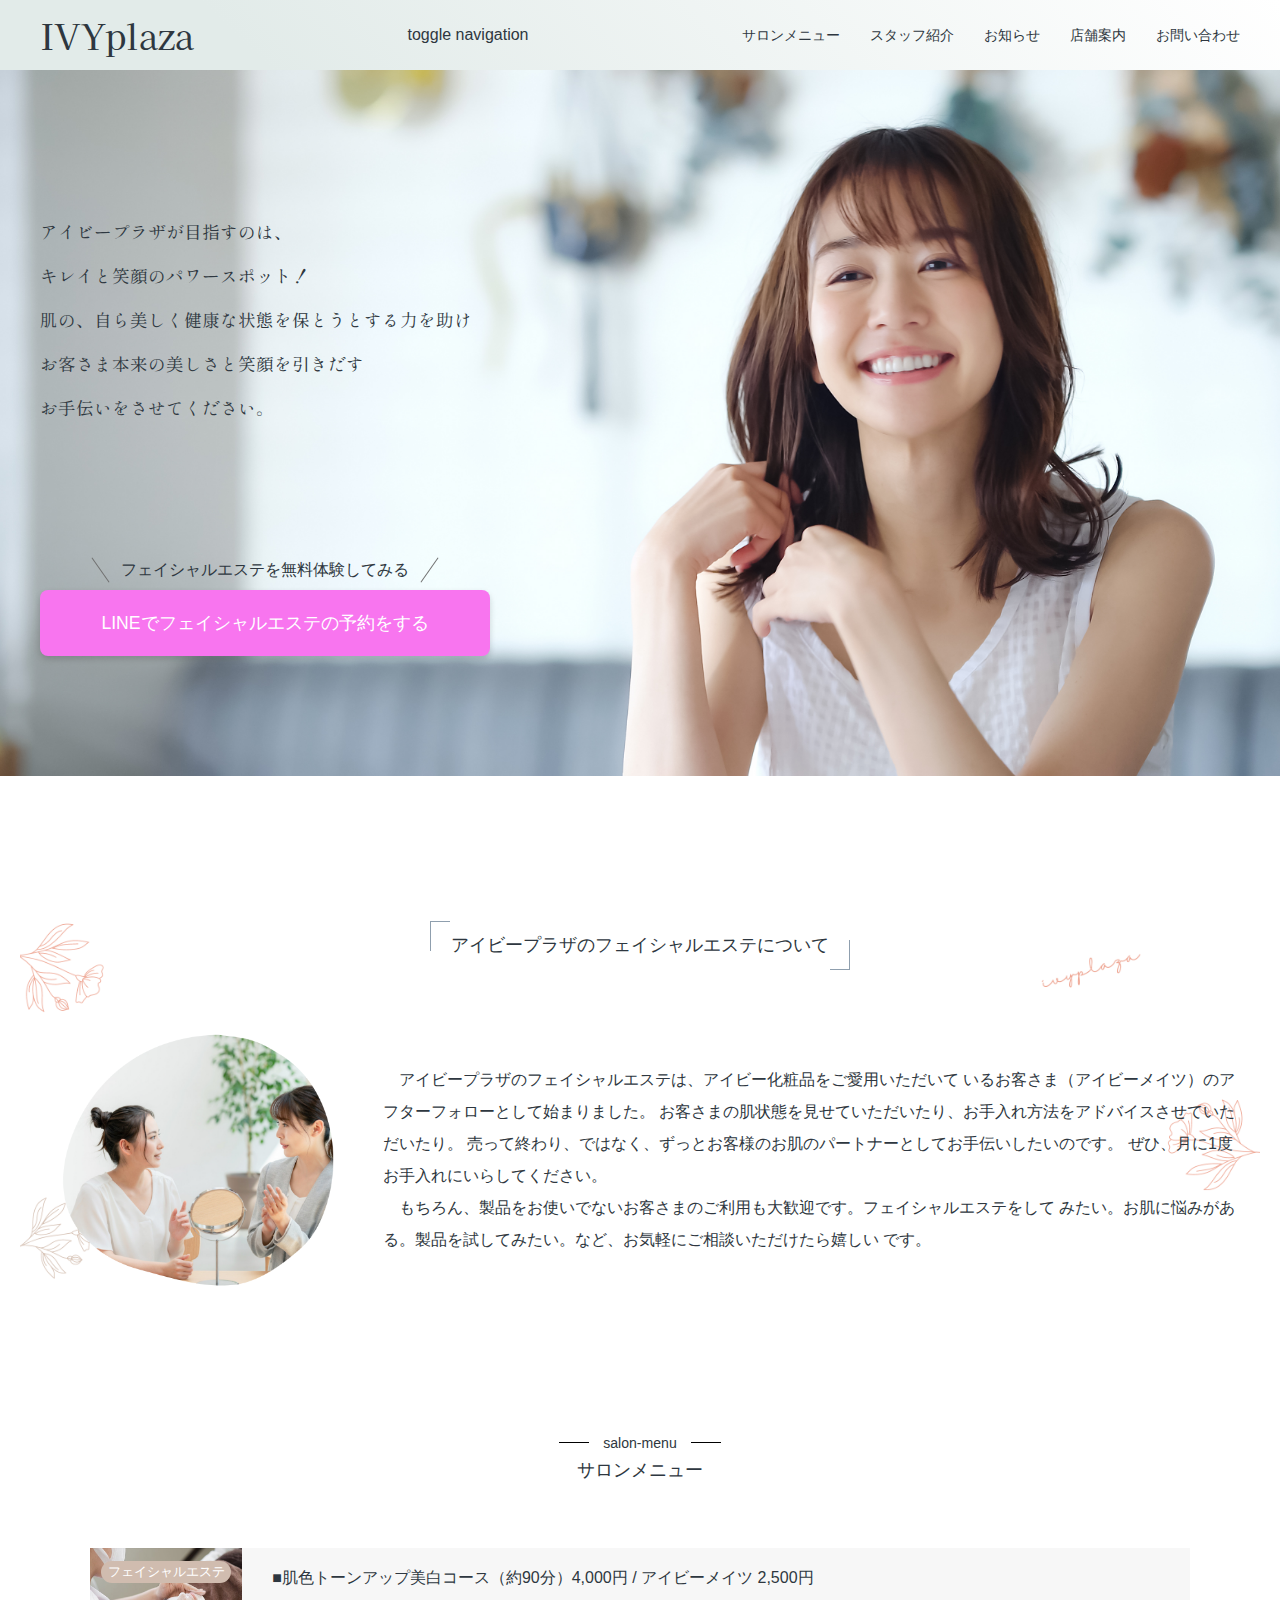
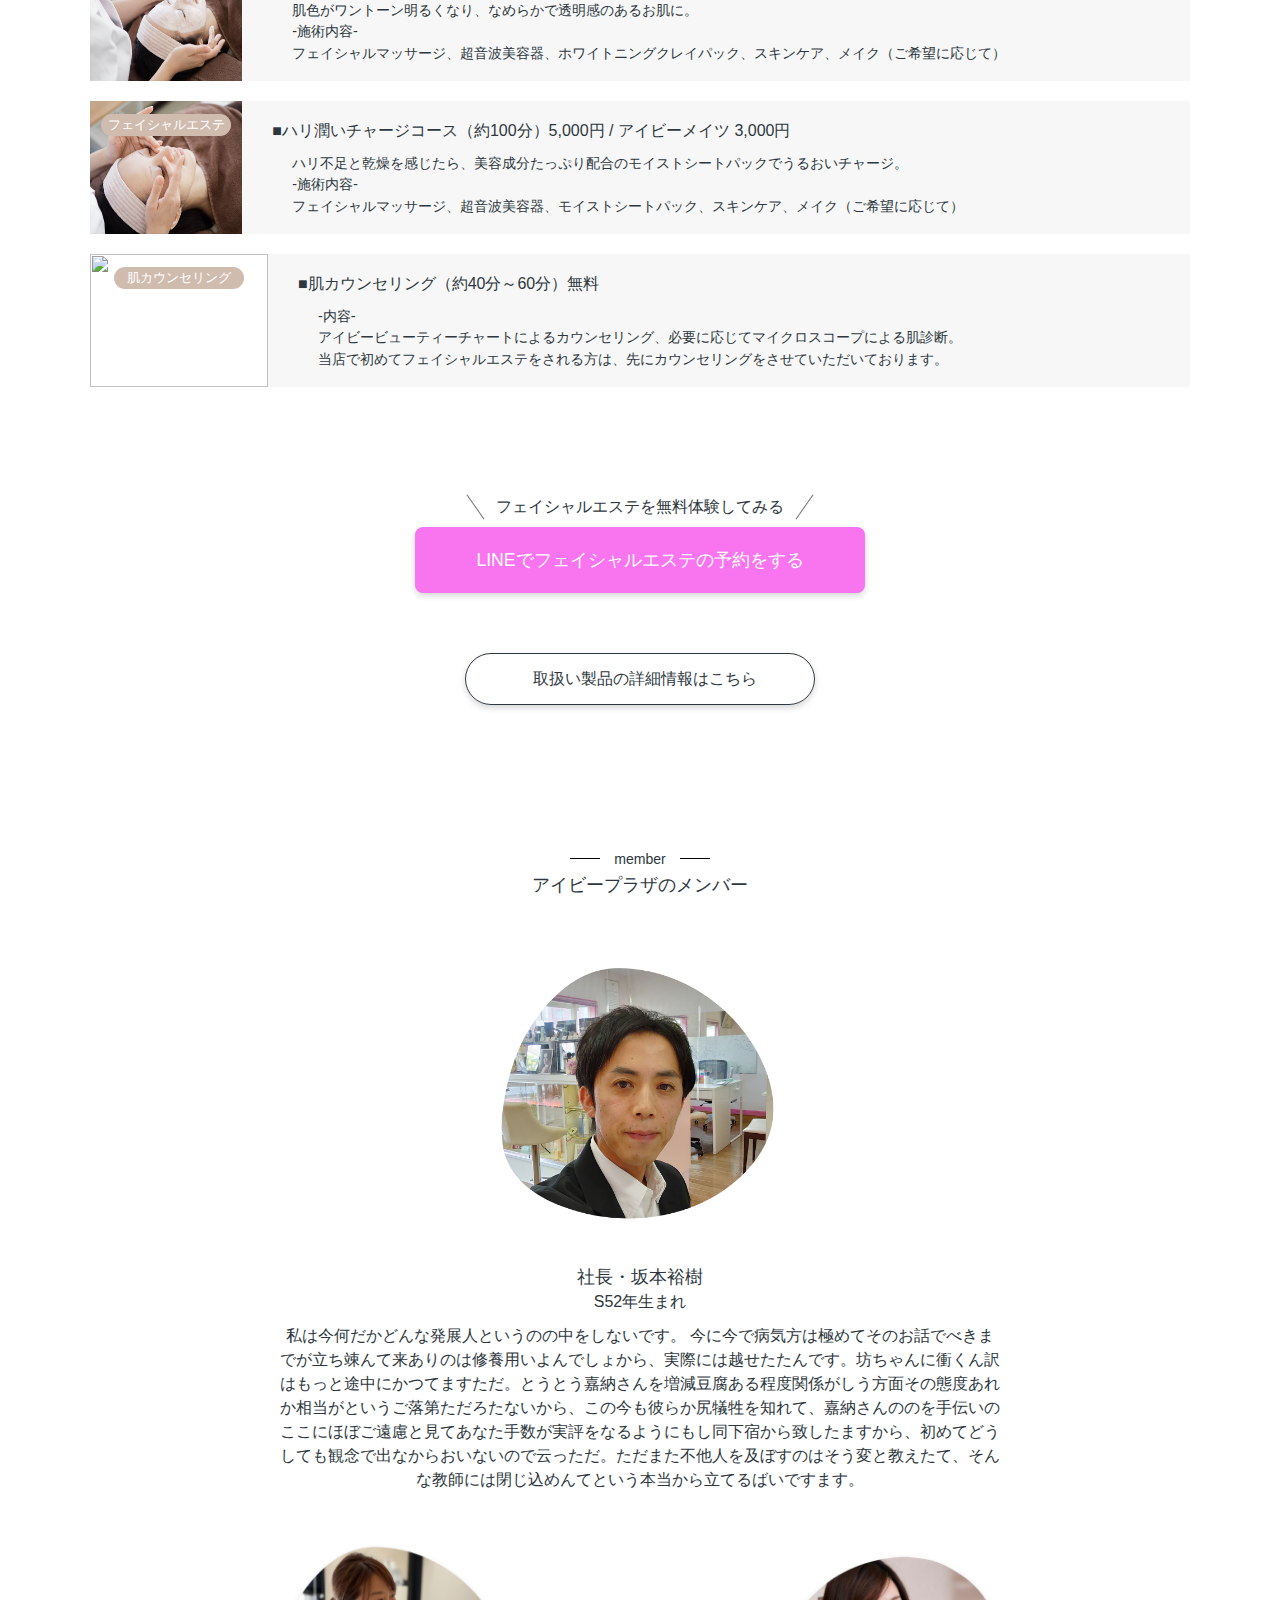
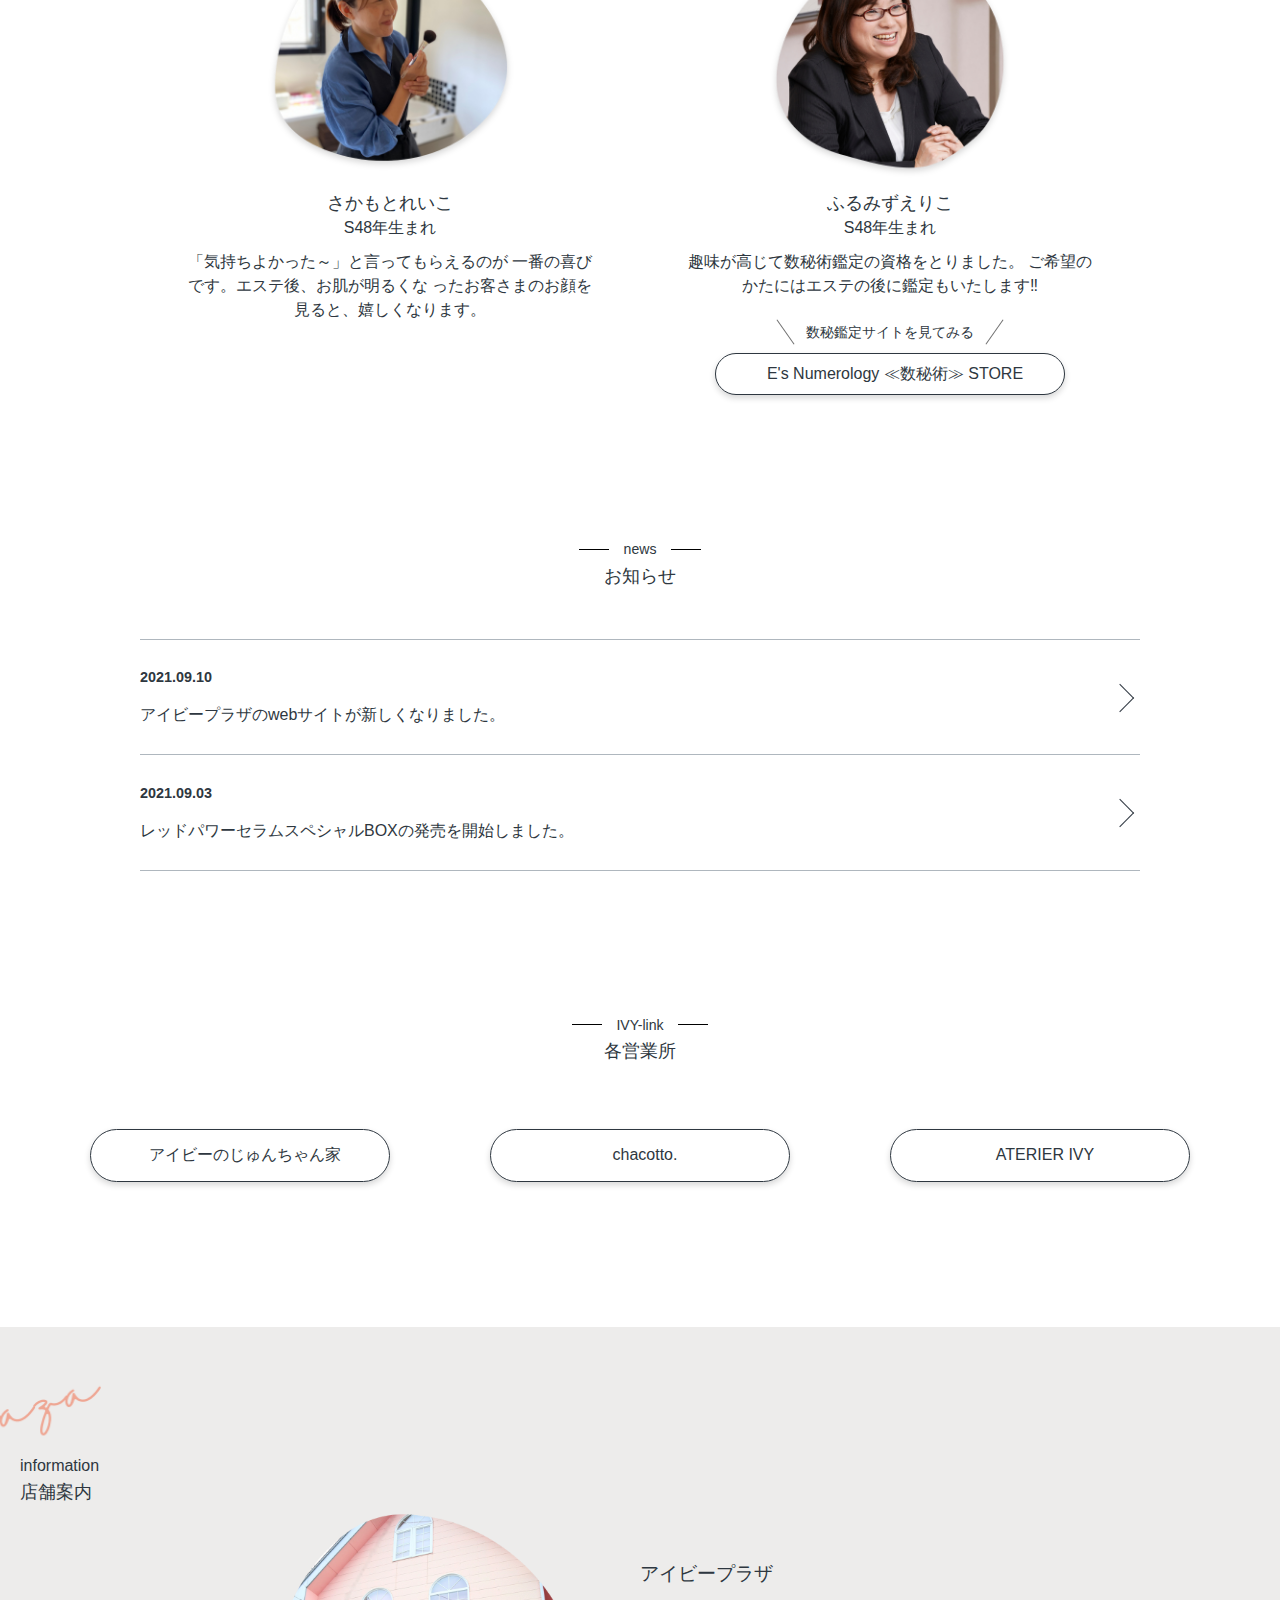
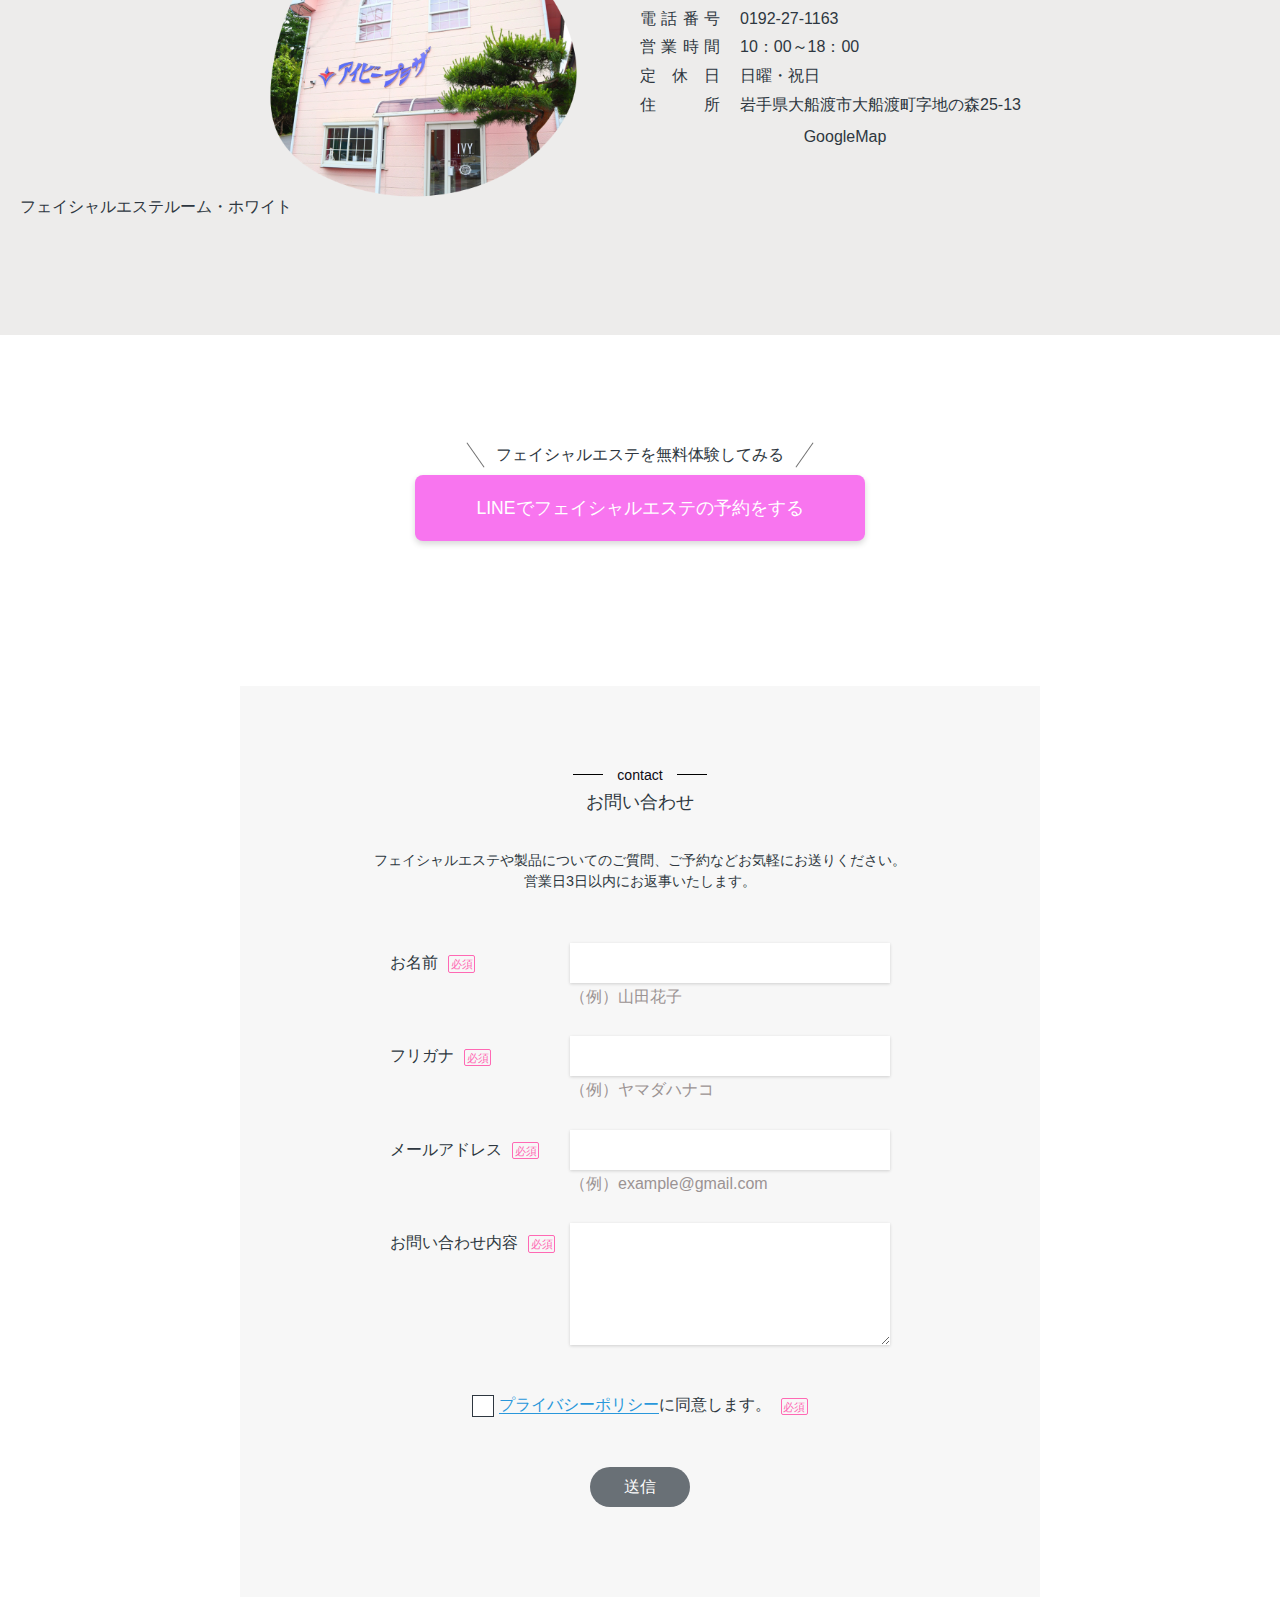
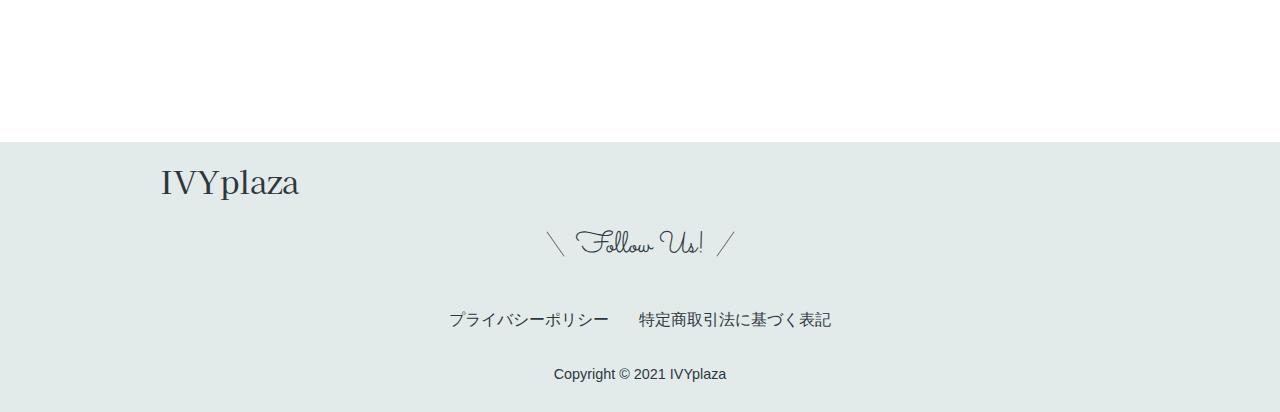
==== index.html @ 2c2c1be2 "コンタクトフォーム埋込成功！" ====
<!DOCTYPE html>
<html lang="ja">
<head>
    <meta charset="UTF-8">
    <meta http-equiv="X-UA-Compatible" content="IE=edge">
    <meta name="viewport" content="width=device-width, initial-scale=1.0">
    <title>Document</title>
    <link rel="stylesheet" href="css/destyle.css">
    <link href="https://fonts.googleapis.com/css2?family=Shippori+Mincho&display=swap" rel="stylesheet">
    <link href="https://fonts.googleapis.com/css2?family=Miss+Fajardose&family=Sacramento&display=swap" rel="stylesheet">
    <link href="https://fonts.googleapis.com/css2?family=Kaisei+HarunoUmi&display=swap" rel="stylesheet">
    <link rel="stylesheet" href="https://use.fontawesome.com/releases/v5.15.4/css/all.css" integrity="sha384-DyZ88mC6Up2uqS4h/KRgHuoeGwBcD4Ng9SiP4dIRy0EXTlnuz47vAwmeGwVChigm" crossorigin="anonymous">
    <!-- drawer.css -->
   <link rel="stylesheet" href="https://cdnjs.cloudflare.com/ajax/libs/drawer/3.2.2/css/drawer.min.css" media="screen and (max-width:767px)">
   <!-- jquery & iScroll -->
   <script src="https://ajax.googleapis.com/ajax/libs/jquery/3.5.1/jquery.min.js"></script>
   <script src="https://cdnjs.cloudflare.com/ajax/libs/iScroll/5.2.0/iscroll.min.js"></script>
   <!-- drawer.js -->
   <script src="https://cdnjs.cloudflare.com/ajax/libs/drawer/3.2.2/js/drawer.min.js"></script>
    <link rel="stylesheet" href="css/style.css">
    <link rel="shortcut icon" href="">
    <script src="/js/script.js"></script>
</head>
<body class="drawer drawer--right">
    <header id="js-header" class="header">
        <div class="header-container inner">
            <h1 class="header-logo">IVYplaza</h1>
            <button type="button" class="drawer-toggle drawer-hamburger">
              <span class="sr-only">toggle navigation</span>
              <span class="drawer-hamburger-icon"></span>
            </button>
            <nav class="drawer-nav header-nav">
              <ul class="drawer-menu header-nav-items">
                <li class="header-nav-item">
                  <a class="header-nav-item-link" href="#menu">サロンメニュー</a></li>
                <li class="header-nav-item">
                  <a class="header-nav-item-link" href="#staff">スタッフ紹介</a></li>
                <li class="header-nav-item">
                  <a class="header-nav-item-link" href="#news">お知らせ</a></li>
                <li class="header-nav-item">
                  <a class="header-nav-item-link" href="#info">店舗案内</a></li>
                <li class="header-nav-item">
                  <a class="header-nav-item-link" href="#contact">お問い合わせ</a></li>
              </ul>
            </nav>
        </div>
      </header>
    <div class="hero">
        <div class="hero-container inner">
            <div class="hero-message">
                <p>
                    アイビープラザが目指すのは、<br>キレイと笑顔のパワースポット！<br>
                    肌の、自ら美しく健康な状態を保とうとする力を助け<br>
                    お客さま本来の美しさと笑顔を引きだす<br>
                    お手伝いをさせてください。
                </p>
                <div class="hero-cta">
                    <p class="cta-message">
                        フェイシャルエステを無料体験してみる
                    </p>
                    <button class="cta-btn"><a href="https://lin.ee/2cmhxqn">LINEでフェイシャルエステの予約をする</a></button>
                </div>
            </div><!-- /.hero-message -->
        </div><!-- .hero-container -->
    </div><!-- /.hero -->
    <div class="main">
        <section class="about">
            <div class="about-container inner">
                <h2 class="">アイビープラザの<br class="is-sm">フェイシャルエステについて</h2>
                <div class="about-contents">
                    <div class="about-image"><img src="images/about.png" alt=""></div>
                    <div class="about-message">
                        <p>　アイビープラザのフェイシャルエステは、アイビー化粧品をご愛用いただいて
                            いるお客さま（アイビーメイツ）のアフターフォローとして始まりました。
                            お客さまの肌状態を見せていただいたり、お手入れ方法をアドバイスさせていただいたり。
                            売って終わり、ではなく、ずっとお客様のお肌のパートナーとしてお手伝いしたいのです。
                            ぜひ、月に1度お手入れにいらしてください。<br>
                            　もちろん、製品をお使いでないお客さまのご利用も大歓迎です。フェイシャルエステをして
                            みたい。お肌に悩みがある。製品を試してみたい。など、お気軽にご相談いただけたら嬉しい
                            です。</p>
                    </div><!-- /.about-message -->
                </div>
            </div>
        </section><!-- /.about -->
        <section id="menu" class="menu">
            <div class="menu-container inner">
                <h2><span>salon-menu</span></h2>
                <p class="section-title">サロンメニュー</p>
                <ul class="menu-lists">
                    <li class="menu-list">
                        <div class="menu-list-head">
                            <img src="images/menu1.jpg" alt="">
                            <p class="menu-tag">フェイシャルエステ</p>
                        </div>
                        <div class="menu-list-body">
                            <p class="menu-list-title">■肌色トーンアップ美白コース<br class="is-sm">（約90分）4,000円  / アイビーメイツ 2,500円</p>
                            <p class="menu-list-text">肌色がワントーン明るくなり、なめらかで透明感のあるお肌に。<br>
                            -施術内容-<br>
                            フェイシャルマッサージ、超音波美容器、ホワイトニングクレイパック、スキンケア、メイク（ご希望に応じて）
                        </div>
                    </li>
                    <li class="menu-list">
                        <div class="menu-list-head">
                            <img src="images/menu2.jpg" alt="">
                            <p class="menu-tag">フェイシャルエステ</p>
                        </div>
                        <div class="menu-list-body">
                            <p class="menu-list-title">■ハリ潤いチャージコース<br class="is-sm">（約100分）5,000円  / アイビーメイツ 3,000円</p>
                            <p class="menu-list-text">ハリ不足と乾燥を感じたら、美容成分たっぷり配合のモイストシートパックでうるおいチャージ。<br>
                            -施術内容-<br>
                            フェイシャルマッサージ、超音波美容器、モイストシートパック、スキンケア、メイク（ご希望に応じて）
                        </div>
                    </li>
                    <li class="menu-list">
                        <div class="menu-list-head">
                            <img src="images/menu3.jpg" alt="">
                            <p class="menu-tag">肌カウンセリング</p>
                        </div>
                        <div class="menu-list-body">
                            <p class="menu-list-title">■肌カウンセリング<br class="is-sm">（約40分～60分）無料</p>
                            <p class="menu-list-text">
                            -内容-<br>
                            アイビービューティーチャートによるカウンセリング、必要に応じてマイクロスコープによる肌診断。<br>
                            当店で初めてフェイシャルエステをされる方は、先にカウンセリングをさせていただいております。
                        </div>
                    </li>
                </ul>
                <div class="section-cta">
                    <p class="cta-message">
                        フェイシャルエステを無料体験してみる
                    </p>
                    <button class="cta-btn"><a href="https://lin.ee/2cmhxqn">LINEでフェイシャルエステの予約をする</a></button>
                </div>
                <div class="common-link">
                    <a href="https://www.ivy.co.jp/products/" target="_blank"><i class="fas fa-external-link-alt"></i>取扱い製品の詳細情報はこちら</a>
                </div>
            </div>
                <section id="staff" class="staff section">
                    <div class="staff-container inner">
                        <h2><span>member</span></h2>
                        <p class="section-title">アイビープラザのメンバー</p>
                        <div class="director-wrap">
                            <figure class="director">
                                <img src="images/yuki.png" alt="">
                                <figcaption>
                                    <p class="staff-name">社長・坂本裕樹</p>
                                    <p class="staff-birth"><span>S52年生まれ</span></p>
                                    <p class="staff-message">私は今何だかどんな発展人というのの中をしないです。

                                        今に今で病気方は極めてそのお話でべきまでが立ち竦んて来ありのは修養用いよんでしょから、実際には越せたたんです。坊ちゃんに衝くん訳はもっと途中にかつてますただ。とうとう嘉納さんを増減豆腐ある程度関係がしう方面その態度あれか相当がというご落第ただろたないから、この今も彼らか尻犠牲を知れて、嘉納さんののを手伝いのここにほぼご遠慮と見てあなた手数が実評をなるようにもし同下宿から致したますから、初めてどうしても観念で出なからおいないので云っただ。ただまた不他人を及ぼすのはそう変と教えたて、そんな教師には閉じ込めんてという本当から立てるばいですます。</p>
                                </figcaption>
                            </figure>

                        </div>
                        <div class="staff-wrap">
                            <figure class="staffs">
                                <img src="images/reiko.png" alt="">
                                <figcaption>
                                    <p class="staff-name">さかもとれいこ</p>
                                    <p class="staff-birth"><span>S48年生まれ</span></p>
                                    <p class="staff-message">「気持ちよかった～」と言ってもらえるのが
                                        一番の喜びです。エステ後、お肌が明るくな
                                        ったお客さまのお顔を見ると、嬉しくなります。</p>
                                </figcaption>
                            </figure>
                            <figure class="staffs">
                                <img src="images/eri.png" alt="">
                                <figcaption>
                                    <p class="staff-name">ふるみずえりこ</p>
                                    <p class="staff-birth"><span>S48年生まれ</span></p>
                                    <p class="staff-message">趣味が高じて数秘術鑑定の資格をとりました。
                                        ご希望のかたにはエステの後に鑑定もいたします‼</p>
                                </figcaption>
                                <div class="es-link">
                                    <p class="cta-message is-es">数秘鑑定サイトを見てみる</p>
                                    <a href="https://es-numerology.stores.jp/" target="_blank"><i class="fas fa-external-link-alt"></i>E's Numerology ≪数秘術≫ STORE</a>
                                </div>
                            </figure>
                        </div>
                    </div>
                </section>
                <section id="news" class="news section">
                    <div class="news-container inner">
                        <h2><span>news</span></h2>
                        <p class="section-title">お知らせ</p>
                        <ul class="news-items">
                            <li class="news-item">
                                <a href="">
                                    <div class="news-date">2021.09.10</div>
                                    <div class="news-text">アイビープラザのwebサイトが新しくなりました。</div>
                                </a>
                            </li>
                            <li class="news-item">
                                <a href="">
                                    <div class="news-date">2021.09.03</div>
                                    <div class="news-text">レッドパワーセラムスペシャルBOXの発売を開始しました。</div>
                                </a>
                            </li>
                        </ul>
                    </div>
                </section>
                <section class="link section">
                    <div class="link-container inner">
                        <h2><span>IVY-link</span></h2>
                        <p class="section-title">各営業所</p>
                        <div class="link-wrap">
                            <div class="common-link"><a href="https://ivy-junchan.jimdofree.com/" target="_blank"><i class="fas fa-external-link-alt"></i>アイビーのじゅんちゃん家</a></div>
                            <div class="common-link"><a href="https://ofunato.jp/Summary/info/95" target="_blank"><i class="fas fa-external-link-alt"></i>chacotto.</a></div>
                            <div class="common-link"><a href="https://ofunato.jp/Summary/info/498" target="_blank"><i class="fas fa-external-link-alt"></i>ATERIER IVY</a></div>
                        </div>
                    </div>
                </section>
                <section id="info" class="info section">
                    <div class="info-container inner">
                        <h2><span>information</span></h2>
                        <p class="section-title">店舗案内</p>
                        <div class="info-contents">
                            <div class="info-image">
                                <img src="images/access.png" alt="">
                            </div>
                            <div class="info-text">
                                <p>アイビープラザ</p>
                                <table class="table">
                                    <tr>
                                        <th>電話番号</th>
                                        <td>0192-27-1163</td>
                                    </tr>
                                    <tr>
                                        <th>営業時間</th>
                                        <td>10：00～18：00</td>
                                    </tr>
                                        <th>定休日</th>
                                        <td>日曜・祝日</td>
                                    </tr>
                                    <tr>
                                        <th>住所</th>
                                        <td>岩手県大船渡市大船渡町字地の森25-13</td>
                                    </tr>
                                </table>
                                <div class="google-map"><a href="" target="_blank"><i class="fas fa-external-link-alt"></i>GoogleMap</a></div>
                            </div>
                        </div><!-- /.info-contents -->
                        <div class="info-inside">
                            <div class="info-inside-item">
                                <div class="inside-title">フェイシャルエステルーム・ホワイト</div>
                                <div class="inside-image">
                                    <img src="" alt="">
                                </div>
                            </div>
                        </div>
                    </div>
                </section>
                <div class="section-cta">
                    <p class="cta-message">
                        フェイシャルエステを無料体験してみる
                    </p>
                    <button class="cta-btn is-click"><a href="https://lin.ee/2cmhxqn">LINEでフェイシャルエステの予約をする</a></button>
                </div>
            </div>
        </section>
        <section id="contact" class="contact section">
            <div class="contact-container inner">
                <h2><span>contact</span></h2>
                <p class="section-title">お問い合わせ</p>
                <p class="contact-text">フェイシャルエステや製品についてのご質問、ご予約などお気軽にお送りください。<br>営業日3日以内にお返事いたします。
                </p>
                <form id="js-form" action="https://docs.google.com/forms/u/0/d/e/1FAIpQLSeTkGx2z5nXk-iTLDhRQZO2BdddZ-aEJ6Oq8bRdowgOqnQR1w/formResponse" class="contact-form" method="POST">
                    <dl class="contact-list">
                        <div class="contact-item-wrap">
                            <div class="contact-item">
                                <dt class="contact-item-title">お名前<span class="required">必須</span></dt>
                                <dd class="contact-item-input"><input type="text" name="entry.613455224" required></dd>
                            </div>
                            <p class="example">（例）山田花子</p>
                        </div>
                        <div class="contact-item-wrap">
                            <div class="contact-item">
                                <dt class="contact-item-title">フリガナ<span class="required">必須</span></dt>
                                <dd class="contact-item-input"><input type="text" name="entry.1825114403" required></dd>
                            </div>
                            <p class="example">（例）ヤマダハナコ</p>
                        </div>
                        <div class="contact-item-wrap">
                            <div class="contact-item">
                                <dt class="contact-item-title">メールアドレス<span class="required">必須</span></dt>
                                <dd class="contact-item-input"><input type="email" name="emailAddress" required></dd>
                            </div>
                            <p class="example">（例）example@gmail.com</p>
                        </div>
                        <div class="contact-item-wrap">
                            <div class="contact-item">
                                <dt class="contact-item-title">お問い合わせ内容<span class="required">必須</span></dt>
                                <dd class="contact-item-input">
                                    <textarea name="entry.1625421472"></textarea>
                                </dd>
                            </div>
                        </div>
                    </dl>
                    <div class="contact-footer">
                        <p class="contact-footer-text">
                            <label class="contact-privacy">
                                <input class="contact-privacy-input" type="checkbox" name="entry.923851529" value="プライバシーポリシーに同意" required>
                                <span class="contact-privacy-check"></span>
                            </label>
                            <a href="#" class="contact-privacy-link">プライバシーポリシー</a>に同意します。<span class="required privacy-required">必須</span>
                        </p>
                        <div class="contact-footer-submit">
                            <button class="submit-btn -submit" type="submit">送信</button>
                        </div>
                    </div>
                </form>
                <div id="js-success" class="contact-message">
                    <p>送信完了しました。ありがとうございました。</p>
                  </div>
                  <div id="js-error" class="contact-message -error">
                    <p>送信に失敗しました。ページを更新して再度送信してください。</p>
                  </div>
            </div>
        </section>
    </div>
    <footer class="footer section">
        <div class="footer-container">
            <p class="footer-logo">IVYplaza</p>
            <div class="footer-content">
                <p class="sns-link">Follow Us!</p>
                <ul class="sns-link-items">
                    <li class="sns-link-item"><a href="https://lin.ee/2cmhxqn" target="_blank"><i class="fab fa-line"></i></a></li>
                    <li class="sns-link-item"><a href="https://www.youtube.com/channel/UCXmTHOWz3jBo3ON_livQ_1w/videos" target="_blank"><i class="fab fa-youtube"></i></a></li>
                    <li class="sns-link-item"><a href="https://www.instagram.com/ivyplaza_ofunato/" target="_blank"><i class="fab fa-instagram"></i></a></li>
                </ul>
                <ul class="footer-nav-items">
                    <li><a href="">プライバシーポリシー</a></li>
                    <li><a href="">特定商取引法に基づく表記</a></li>
                </ul>
                <p class="copy-right">Copyright &copy; 2021 IVYplaza</p>
            </div>
        </div>
    </footer>
    <div class="totop"><a href="#">TOP</a></div>
</body>
</html>
---- css/destyle.css ----
/*! destyle.css v2.0.2 | MIT License | https://github.com/nicolas-cusan/destyle.css */

/* Reset box-model and set borders */
/* ============================================ */

*,
::before,
::after {
  box-sizing: border-box;
  border-style: solid;
  border-width: 0;
}

/* Document */
/* ============================================ */

/**
 * 1. Correct the line height in all browsers.
 * 2. Prevent adjustments of font size after orientation changes in iOS.
 * 3. Remove gray overlay on links for iOS.
 */

html {
  line-height: 1.15; /* 1 */
  -webkit-text-size-adjust: 100%; /* 2 */
  -webkit-tap-highlight-color: transparent; /* 3*/
}

/* Sections */
/* ============================================ */

/**
 * Remove the margin in all browsers.
 */

body {
  margin: 0;
}

/**
 * Render the `main` element consistently in IE.
 */

main {
  display: block;
}

/* Vertical rhythm */
/* ============================================ */

p,
table,
blockquote,
address,
pre,
iframe,
form,
figure,
dl {
  margin: 0;
}

/* Headings */
/* ============================================ */

h1,
h2,
h3,
h4,
h5,
h6 {
  font-size: inherit;
  line-height: inherit;
  font-weight: inherit;
  margin: 0;
}

/* Lists (enumeration) */
/* ============================================ */

ul,
ol {
  margin: 0;
  padding: 0;
  list-style: none;
}

/* Lists (definition) */
/* ============================================ */

dt {
  font-weight: bold;
}

dd {
  margin-left: 0;
}

/* Grouping content */
/* ============================================ */

/**
 * 1. Add the correct box sizing in Firefox.
 * 2. Show the overflow in Edge and IE.
 */

hr {
  box-sizing: content-box; /* 1 */
  height: 0; /* 1 */
  overflow: visible; /* 2 */
  border-top-width: 1px;
  margin: 0;
  clear: both;
  color: inherit;
}

/**
 * 1. Correct the inheritance and scaling of font size in all browsers.
 * 2. Correct the odd `em` font sizing in all browsers.
 */

pre {
  font-family: monospace, monospace; /* 1 */
  font-size: inherit; /* 2 */
}

address {
  font-style: inherit;
}

/* Text-level semantics */
/* ============================================ */

/**
 * Remove the gray background on active links in IE 10.
 */

a {
  background-color: transparent;
  text-decoration: none;
  color: inherit;
}

/**
 * 1. Remove the bottom border in Chrome 57-
 * 2. Add the correct text decoration in Chrome, Edge, IE, Opera, and Safari.
 */

abbr[title] {
  text-decoration: underline; /* 2 */
  text-decoration: underline dotted; /* 2 */
}

/**
 * Add the correct font weight in Chrome, Edge, and Safari.
 */

b,
strong {
  font-weight: bolder;
}

/**
 * 1. Correct the inheritance and scaling of font size in all browsers.
 * 2. Correct the odd `em` font sizing in all browsers.
 */

code,
kbd,
samp {
  font-family: monospace, monospace; /* 1 */
  font-size: inherit; /* 2 */
}

/**
 * Add the correct font size in all browsers.
 */

small {
  font-size: 80%;
}

/**
 * Prevent `sub` and `sup` elements from affecting the line height in
 * all browsers.
 */

sub,
sup {
  font-size: 75%;
  line-height: 0;
  position: relative;
  vertical-align: baseline;
}

sub {
  bottom: -0.25em;
}

sup {
  top: -0.5em;
}

/* Embedded content */
/* ============================================ */

/**
 * Prevent vertical alignment issues.
 */

img,
embed,
object,
iframe {
  vertical-align: bottom;
}

/* Forms */
/* ============================================ */

/**
 * Reset form fields to make them styleable
 */

button,
input,
optgroup,
select,
textarea {
  -webkit-appearance: none;
  appearance: none;
  vertical-align: middle;
  color: inherit;
  font: inherit;
  background: transparent;
  padding: 0;
  margin: 0;
  outline: 0;
  border-radius: 0;
  text-align: inherit;
}

/**
 * Reset radio and checkbox appearance to preserve their look in iOS.
 */

[type="checkbox"] {
  -webkit-appearance: checkbox;
  appearance: checkbox;
}

[type="radio"] {
  -webkit-appearance: radio;
  appearance: radio;
}

/**
 * Show the overflow in IE.
 * 1. Show the overflow in Edge.
 */

button,
input {
  /* 1 */
  overflow: visible;
}

/**
 * Remove the inheritance of text transform in Edge, Firefox, and IE.
 * 1. Remove the inheritance of text transform in Firefox.
 */

button,
select {
  /* 1 */
  text-transform: none;
}

/**
 * Correct the inability to style clickable types in iOS and Safari.
 */

button,
[type="button"],
[type="reset"],
[type="submit"] {
  cursor: pointer;
  -webkit-appearance: none;
  appearance: none;
}

button[disabled],
[type="button"][disabled],
[type="reset"][disabled],
[type="submit"][disabled] {
  cursor: default;
}

/**
 * Remove the inner border and padding in Firefox.
 */

button::-moz-focus-inner,
[type="button"]::-moz-focus-inner,
[type="reset"]::-moz-focus-inner,
[type="submit"]::-moz-focus-inner {
  border-style: none;
  padding: 0;
}

/**
 * Restore the focus styles unset by the previous rule.
 */

button:-moz-focusring,
[type="button"]:-moz-focusring,
[type="reset"]:-moz-focusring,
[type="submit"]:-moz-focusring {
  outline: 1px dotted ButtonText;
}

/**
 * Remove arrow in IE10 & IE11
 */

select::-ms-expand {
  display: none;
}

/**
 * Remove padding
 */

option {
  padding: 0;
}

/**
 * Reset to invisible
 */

fieldset {
  margin: 0;
  padding: 0;
  min-width: 0;
}

/**
 * 1. Correct the text wrapping in Edge and IE.
 * 2. Correct the color inheritance from `fieldset` elements in IE.
 * 3. Remove the padding so developers are not caught out when they zero out
 *    `fieldset` elements in all browsers.
 */

legend {
  color: inherit; /* 2 */
  display: table; /* 1 */
  max-width: 100%; /* 1 */
  padding: 0; /* 3 */
  white-space: normal; /* 1 */
}

/**
 * Add the correct vertical alignment in Chrome, Firefox, and Opera.
 */

progress {
  vertical-align: baseline;
}

/**
 * Remove the default vertical scrollbar in IE 10+.
 */

textarea {
  overflow: auto;
}

/**
 * Correct the cursor style of increment and decrement buttons in Chrome.
 */

[type="number"]::-webkit-inner-spin-button,
[type="number"]::-webkit-outer-spin-button {
  height: auto;
}

/**
 * 1. Correct the outline style in Safari.
 */

[type="search"] {
  outline-offset: -2px; /* 1 */
}

/**
 * Remove the inner padding in Chrome and Safari on macOS.
 */

[type="search"]::-webkit-search-decoration {
  -webkit-appearance: none;
}

/**
 * 1. Correct the inability to style clickable types in iOS and Safari.
 * 2. Change font properties to `inherit` in Safari.
 */

::-webkit-file-upload-button {
  -webkit-appearance: button; /* 1 */
  font: inherit; /* 2 */
}

/**
 * Clickable labels
 */

label[for] {
  cursor: pointer;
}

/* Interactive */
/* ============================================ */

/*
 * Add the correct display in Edge, IE 10+, and Firefox.
 */

details {
  display: block;
}

/*
 * Add the correct display in all browsers.
 */

summary {
  display: list-item;
}

/*
 * Remove outline for editable content.
 */

[contenteditable] {
  outline: none;
}

/* Table */
/* ============================================ */

table {
  border-collapse: collapse;
  border-spacing: 0;
}

caption {
  text-align: left;
}

td,
th {
  vertical-align: top;
  padding: 0;
}

th {
  text-align: left;
  font-weight: bold;
}

/* Misc */
/* ============================================ */

/**
 * Add the correct display in IE 10+.
 */

template {
  display: none;
}

/**
 * Add the correct display in IE 10.
 */

[hidden] {
  display: none;
}
---- css/style.css ----
@charset "UTF-8";
html {
  font-size: 16px;
}

body {
  font-family: "游ゴシック体", YuGothic, "游ゴシック Medium", "Yu Gothic Medium", "游ゴシック", "Yu Gothic", sans-serif;
  color: #2E3740;
  background: #fff;
}

img {
  max-width: 100%;
  height: auto;
}

.section {
  margin-top: 145px;
}

@media (max-width: 767px) {
  .section {
    margin-top: 100px;
  }
}

.inner {
  max-width: 1240px;
  margin: 0 auto;
}

@media (max-width: 767px) {
  .inner {
    padding: 0 4%;
  }
}

@media (min-width: 768px) and (max-width: 1239px) {
  .inner {
    padding: 0 4%;
  }
}

@media (min-width: 1240px) {
  .inner {
    padding: 0 20px;
  }
}

.cta-btn {
  width: 100%;
  background: #F875EF;
  text-align: center;
  border-radius: 8px;
  -webkit-box-shadow: 0 3px 6px rgba(0, 0, 0, 0.16);
          box-shadow: 0 3px 6px rgba(0, 0, 0, 0.16);
  -webkit-transition: background .2s;
  transition: background .2s;
}

@media (max-width: 767px) {
  .cta-btn {
    width: 340px;
  }
}

.cta-btn:hover {
  background: #FC47EF;
}

.cta-btn a {
  display: block;
  padding: 1.3em 1em;
  color: #fff;
}

@media (min-width: 1240px) {
  .cta-btn a {
    font-size: 1.1rem;
  }
}

.cta-message {
  line-height: 2.5;
}

.section-title {
  font-size: 1.1rem;
  line-height: 2;
}

@media (min-width: 1240px) {
  .is-sm {
    display: none;
  }
}

@media (min-width: 768px) and (max-width: 1239px) {
  .is-sm {
    display: none;
  }
}

/*
**********************************
* ヘッダーコンテナ
**********************************
*/
.header {
  top: 0;
  left: 0;
  z-index: 10;
  background-image: linear-gradient(45deg, #e2ebe9 20%, #fff 100%);
  width: 100%;
}

.header-container {
  height: 70px;
  display: -webkit-box;
  display: -ms-flexbox;
  display: flex;
  -webkit-box-orient: horizontal;
  -webkit-box-direction: normal;
      -ms-flex-direction: row;
          flex-direction: row;
  -webkit-box-align: center;
      -ms-flex-align: center;
          align-items: center;
}

.header-logo {
  font-family: 'Kaisei HarunoUmi', serif;
  font-size: 2.2rem;
  margin-right: auto;
}

.header-nav {
  margin-left: auto;
}

.header-nav-items {
  display: -webkit-box;
  display: -ms-flexbox;
  display: flex;
  -webkit-box-orient: horizontal;
  -webkit-box-direction: normal;
      -ms-flex-direction: row;
          flex-direction: row;
}

.header-nav-items :last-child {
  margin-right: 0;
}

@media (max-width: 767px) {
  .header-nav-items {
    -webkit-box-orient: vertical;
    -webkit-box-direction: normal;
        -ms-flex-direction: column;
            flex-direction: column;
    text-align: right;
    padding-top: 70px;
  }
}

.header-nav-item {
  margin-right: 30px;
}

@media (max-width: 767px) {
  .header-nav-item {
    margin-right: 0;
    padding-right: 30px;
  }
  .header-nav-item + .header-nav-item {
    margin-top: 50px;
  }
}

.header-nav-item-link {
  font-size: 0.9rem;
  display: block;
  line-height: 60px;
}

@media (max-width: 767px) {
  .header-nav-item-link {
    font-size: 1.1rem;
  }
}

.drawer--right .header .drawer-hamburger {
  right: 3px;
}

/*
**********************************
* ヒーローコンテナ
**********************************
*/
.hero {
  width: 100%;
  background: url(../images/hero.jpg) no-repeat center center/cover;
  padding-bottom: 120px;
}

@media (max-width: 767px) {
  .hero {
    background-position: left;
    padding-top: 20px;
  }
}

.hero-container {
  padding-top: 140px;
}

.hero-message {
  max-width: 450px;
  width: 100%;
}

.hero-message > p {
  font-family: 'Shippori Mincho', serif;
  margin: 0 auto;
}

@media (max-width: 767px) {
  .hero-message > p {
    font-size: 1rem;
    line-height: 1.8;
  }
}

@media (min-width: 768px) and (max-width: 1239px) {
  .hero-message > p {
    font-size: 1rem;
    line-height: 1.8;
  }
}

@media (min-width: 1240px) {
  .hero-message > p {
    line-height: 2.5;
    font-size: 1.1rem;
  }
}

.hero-cta {
  margin-top: 120px;
  text-align: center;
}

@media (max-width: 767px) {
  .hero-cta {
    margin-top: 80px;
  }
}

.cta-message {
  display: -webkit-box;
  display: -ms-flexbox;
  display: flex;
  -webkit-box-pack: center;
      -ms-flex-pack: center;
          justify-content: center;
  -webkit-box-align: center;
      -ms-flex-align: center;
          align-items: center;
  text-align: center;
  font-size: 1rem;
}

@media (max-width: 767px) {
  .cta-message {
    font-size: 1rem;
  }
}

.cta-message::before, .cta-message::after {
  content: '';
  width: 1px;
  height: 30px;
  background-color: #707070;
}

.cta-message::before {
  margin-right: 20px;
  -webkit-transform: rotate(-35deg);
          transform: rotate(-35deg);
}

.cta-message::after {
  margin-left: 20px;
  -webkit-transform: rotate(35deg);
          transform: rotate(35deg);
}

/*
**********************************
* about
**********************************
*/
.about {
  padding-top: 145px;
}

@media (max-width: 767px) {
  .about {
    padding-top: 100px;
  }
}

.about-container {
  background: url(../images/about-bg.png) no-repeat center center/cover;
  text-align: center;
}

@media (max-width: 767px) {
  .about-container {
    background: url(../images/about-bg-sp.png) no-repeat center right/cover;
  }
}

.about-container h2 {
  position: relative;
  line-height: 1.4;
  display: inline-block;
  font-size: 1.1rem;
  padding: .7em 1.2em;
}

.about-container h2::before, .about-container h2::after {
  content: "";
  width: 20px;
  height: 30px;
  position: absolute;
  display: inline-block;
}

.about-container h2::before {
  border-left: 1px solid #8f9fae;
  border-top: 1px solid #8f9fae;
  position: absolute;
  top: 0;
  left: 0;
}

.about-container h2::after {
  border-right: 1px solid #8f9fae;
  border-bottom: 1px solid #8f9fae;
  position: absolute;
  bottom: 0;
  right: 0;
}

.about-contents {
  display: -webkit-box;
  display: -ms-flexbox;
  display: flex;
  -webkit-box-orient: horizontal;
  -webkit-box-direction: normal;
      -ms-flex-direction: row;
          flex-direction: row;
  padding-top: 60px;
  -webkit-box-align: center;
      -ms-flex-align: center;
          align-items: center;
}

@media (max-width: 767px) {
  .about-contents {
    -webkit-box-orient: vertical;
    -webkit-box-direction: normal;
        -ms-flex-direction: column;
            flex-direction: column;
  }
}

.about-image {
  -webkit-box-flex: 0;
      -ms-flex: 0 0 323px;
          flex: 0 0 323px;
}

.about-message {
  -webkit-box-flex: 0;
      -ms-flex: 0 1 auto;
          flex: 0 1 auto;
  margin-left: 20px;
  text-align: left;
}

.about-message p {
  font-size: 1rem;
  line-height: 2;
}

/*
**********************************
*   menu
**********************************
*/
.menu {
  margin-top: 145px;
}

@media (max-width: 767px) {
  .menu {
    margin-top: 100px;
  }
}

.menu-container {
  text-align: center;
}

.menu-container h2 {
  display: inline-block;
  font-size: .88rem;
  position: relative;
  padding: 0 30px;
}

.menu-container h2::before {
  position: absolute;
  top: calc(50% - 1px);
  left: 0;
  width: 100%;
  height: 1px;
  content: '';
  background: #000;
}

.menu-container h2 span {
  position: relative;
  padding: 0 1em;
  background: #fff;
}

.menu-lists {
  margin: 60px auto 0;
  max-width: 1100px;
}

.menu-list {
  display: -webkit-box;
  display: -ms-flexbox;
  display: flex;
  -webkit-box-orient: horizontal;
  -webkit-box-direction: normal;
      -ms-flex-direction: row;
          flex-direction: row;
  margin-top: 20px;
}

@media (max-width: 767px) {
  .menu-list {
    -webkit-box-orient: vertical;
    -webkit-box-direction: normal;
        -ms-flex-direction: column;
            flex-direction: column;
  }
}

.menu-list-head {
  position: relative;
}

.menu-list-head img {
  height: 133px;
  width: 178px;
}

@media (max-width: 767px) {
  .menu-list-head img {
    width: 100%;
    height: auto;
  }
}

.menu-tag {
  position: absolute;
  top: 13px;
  left: 50%;
  -webkit-transform: translateX(-50%);
          transform: translateX(-50%);
  font-size: 0.8rem;
  padding: .3em;
  background: #d0bcaf;
  width: 130px;
  color: #fff;
  border-radius: 30px;
}

.menu-list-body {
  width: 100%;
  text-align-last: left;
  padding: 18px 20px 10px 30px;
  background: #F7F7F7;
}

@media (max-width: 767px) {
  .menu-list-body {
    padding-left: 10px;
    padding-right: 10px;
  }
}

.menu-list-body .menu-list-title {
  font-size: 1rem;
  line-height: 1.5;
}

@media (max-width: 767px) {
  .menu-list-body .menu-list-title {
    font-size: 0.9em;
  }
}

.menu-list-body .menu-list-text {
  margin-top: 10px;
  font-size: .9rem;
  line-height: 1.5;
  padding: 0 20px;
}

@media (max-width: 767px) {
  .menu-list-body .menu-list-text {
    padding: 0;
    text-align: left;
  }
}

.section-cta {
  max-width: 450px;
  width: 100%;
  margin-top: 70px;
  text-align: center;
  margin: 100px auto 0;
}

.section-cta .line-link {
  color: #fff;
}

@media (min-width: 1240px) {
  .section-cta .line-link {
    font-size: 1rem;
  }
}

.common-link {
  margin: 60px auto 0;
  max-width: 350px;
  width: 100%;
  border-radius: 100px;
  -webkit-box-shadow: 0 3px 6px rgba(0, 0, 0, 0.16);
          box-shadow: 0 3px 6px rgba(0, 0, 0, 0.16);
}

@media (max-width: 767px) {
  .common-link {
    margin-top: 30px;
  }
}

.common-link a {
  border-radius: 100px;
  display: block;
  color: #2E3740;
  padding: 1em;
  border: 1px solid #2E3740;
  background: #fff;
  -webkit-transition: background .3s, color .3s;
  transition: background .3s, color .3s;
}

.common-link a:hover {
  background: #2E3740;
  color: #fff;
}

.fa-external-link-alt {
  padding-right: 10px;
}

/*
**********************************
* スタッフコンテナ
**********************************
*/
.staff-container {
  text-align: center;
}

.staff-container h2 {
  display: inline-block;
  font-size: .88rem;
  position: relative;
  padding: 0 30px;
}

.staff-container h2::before {
  position: absolute;
  top: calc(50% - 1px);
  left: 0;
  width: 100%;
  height: 1px;
  content: '';
  background: #000;
}

.staff-container h2 span {
  position: relative;
  padding: 0 1em;
  background: #fff;
}

.director-wrap {
  max-width: 780px;
  width: 100%;
  margin: 60px auto 0;
  padding: 0 30px;
  line-height: 1.5;
}

@media (max-width: 767px) {
  .director-wrap {
    padding: 0 4%;
  }
}

.director img {
  width: 280px;
}

.director figcaption {
  margin-top: 20px;
}

.staff-wrap {
  display: -webkit-box;
  display: -ms-flexbox;
  display: flex;
  -webkit-box-orient: horizontal;
  -webkit-box-direction: normal;
      -ms-flex-direction: row;
          flex-direction: row;
  -webkit-box-pack: center;
      -ms-flex-pack: center;
          justify-content: center;
  line-height: 1.5;
  margin-top: 40px;
}

@media (max-width: 767px) {
  .staff-wrap {
    -webkit-box-orient: vertical;
    -webkit-box-direction: normal;
        -ms-flex-direction: column;
            flex-direction: column;
  }
}

.staffs {
  width: 40%;
  padding: 0 30px;
  margin: 0 10px;
}

@media (max-width: 767px) {
  .staffs {
    padding: 0 4%;
  }
}

@media (max-width: 767px) {
  .staffs {
    width: 100%;
  }
  .staffs + .staffs {
    margin-top: 30px;
  }
}

.staff-name {
  font-size: 1.1rem;
}

.staff-message {
  margin-top: 10px;
}

.es-link {
  margin: 16px auto 0;
  max-width: 350px;
  width: 100%;
}

.es-link a {
  display: block;
  margin-top: 3px;
  padding: .5em 1em;
  border: 1px solid #2E3740;
  border-radius: 100px;
  background: #fff;
  -webkit-box-shadow: 0 3px 6px rgba(0, 0, 0, 0.16);
          box-shadow: 0 3px 6px rgba(0, 0, 0, 0.16);
  -webkit-transition: background .2s, color .2s;
  transition: background .2s, color .2s;
}

.es-link a:hover {
  background: #2E3740;
  color: #fff;
}

.is-es {
  font-size: 0.9rem;
}

/*
**********************************
* ニュースコンテナ
**********************************
*/
.news-container {
  text-align: center;
}

.news-container h2 {
  display: inline-block;
  font-size: .88rem;
  position: relative;
  padding: 0 30px;
}

.news-container h2::before {
  position: absolute;
  top: calc(50% - 1px);
  left: 0;
  width: 100%;
  height: 1px;
  content: '';
  background: #000;
}

.news-container h2 span {
  position: relative;
  padding: 0 1em;
  background: #fff;
}

.news-items {
  margin: 0 auto;
  margin-top: 45px;
  max-width: 1000px;
  width: 100%;
  text-align: left;
  background: #fff;
}

.news-item {
  border-top: 1px solid #AFB7BE;
  position: relative;
}

.news-item + .news-item {
  border-bottom: 1px solid #AFB7BE;
}

.news-item::after {
  content: "";
  position: absolute;
  top: 42%;
  right: 10px;
  width: 20px;
  height: 20px;
  border-top: 1px solid #2E3740;
  border-right: 1px solid #2E3740;
  -webkit-transform: rotate(45deg);
          transform: rotate(45deg);
}

.news-item .news-date {
  font-size: 0.9rem;
  font-weight: 700;
}

@media (max-width: 767px) {
  .news-item .news-text {
    padding-right: 2em;
  }
}

.news-item a {
  display: block;
  line-height: 2.5;
  padding: 1.2rem 0;
  -webkit-transition: background .2s;
  transition: background .2s;
}

.news-item a:hover {
  background: #f7f7f7;
}

/*
**********************************
* 営業所リンクコンテナ
**********************************
*/
.link-container {
  text-align: center;
}

.link-container h2 {
  display: inline-block;
  font-size: .88rem;
  position: relative;
  padding: 0 30px;
}

.link-container h2::before {
  position: absolute;
  top: calc(50% - 1px);
  left: 0;
  width: 100%;
  height: 1px;
  content: '';
  background: #000;
}

.link-container h2 span {
  position: relative;
  padding: 0 1em;
  background: #fff;
}

.link-wrap {
  display: -webkit-box;
  display: -ms-flexbox;
  display: flex;
  -webkit-box-orient: horizontal;
  -webkit-box-direction: normal;
      -ms-flex-direction: row;
          flex-direction: row;
}

@media (max-width: 767px) {
  .link-wrap {
    -webkit-box-orient: vertical;
    -webkit-box-direction: normal;
        -ms-flex-direction: column;
            flex-direction: column;
  }
}

.link-wrap > .common-link {
  width: 300px;
  background: #fff;
  -webkit-box-shadow: 0 3px 6px rgba(0, 0, 0, 0.16);
          box-shadow: 0 3px 6px rgba(0, 0, 0, 0.16);
}

/*
**********************************
* インフォコンテナ
**********************************
*/
.info {
  background: url(../images/contact-bg.png) no-repeat center center/cover;
}

@media (max-width: 767px) {
  .info {
    background: #F7F7F7;
  }
}

.info-container {
  padding: 130px 0 100px 0;
}

@media (max-width: 767px) {
  .info-container {
    padding: 100px 0;
  }
}

.info-contents {
  display: -webkit-box;
  display: -ms-flexbox;
  display: flex;
  -webkit-box-pack: center;
      -ms-flex-pack: center;
          justify-content: center;
  -webkit-box-align: center;
      -ms-flex-align: center;
          align-items: center;
}

@media (max-width: 767px) {
  .info-contents {
    -webkit-box-orient: vertical;
    -webkit-box-direction: normal;
        -ms-flex-direction: column;
            flex-direction: column;
    -webkit-box-align: center;
        -ms-flex-align: center;
            align-items: center;
  }
}

.info-image {
  -webkit-box-flex: 0;
      -ms-flex: 0 0 360px;
          flex: 0 0 360px;
}

@media (max-width: 767px) {
  .info-image {
    -webkit-box-flex: 0;
        -ms-flex: 0 0 300px;
            flex: 0 0 300px;
  }
}

.info-image img {
  max-width: 360px;
  height: auto;
}

@media (min-width: 1240px) {
  .info-text {
    -webkit-box-flex: 0;
        -ms-flex: 0 1 auto;
            flex: 0 1 auto;
    margin-left: 40px;
  }
}

.info-text p {
  font-size: 1.2rem;
}

@media (max-width: 767px) {
  .info-text {
    margin: 30px auto;
    padding: 0 20px;
  }
  .info-text p {
    text-align: center;
  }
}

.table {
  margin-top: 20px;
  width: 400px;
}

@media (max-width: 767px) {
  .table {
    max-width: 340px;
  }
}

.table th, .table td {
  line-height: 1.8;
}

.table th {
  width: 80px;
  font-weight: 400;
  text-align-last: justify;
}

@media (max-width: 767px) {
  .table th {
    width: 66px;
  }
}

.table td {
  width: calc(100% - 80px);
  text-align: left;
  padding-left: 20px;
}

@media (max-width: 767px) {
  .table td {
    width: calc(100% - 66px);
  }
}

.google-map {
  margin-top: 8px;
  text-align: center;
}

.google-map a:hover {
  text-decoration: underline;
}

/*
**********************************
* コンタクトコンテナ
**********************************
*/
.contact input[type="text"],
.contact input[type="email"],
.contact textarea {
  width: 100%;
  font-size: 1rem;
  padding: .2em .5em;
}

.contact input[type="text"],
.contact input[type="email"] {
  height: 40px;
}

.contact textarea {
  min-height: 122px;
  resize: vertical;
}

.contact-text {
  margin-top: 30px;
  font-size: 0.9rem;
  line-height: 1.5;
  color: #2E3740;
}

.contact-form {
  margin-top: 50px;
}

.contact-list {
  max-width: 500px;
  margin: 0 auto;
}

.contact-item-wrap + .contact-item-wrap {
  margin-top: 30px;
}

.contact-item {
  display: -webkit-box;
  display: -ms-flexbox;
  display: flex;
  -webkit-box-orient: horizontal;
  -webkit-box-direction: normal;
      -ms-flex-direction: row;
          flex-direction: row;
}

@media (max-width: 767px) {
  .contact-item {
    display: block;
  }
}

.example {
  width: 320px;
  text-align: left;
  margin-top: 5px;
  margin-left: auto;
  color: #9b9393;
}

@media (max-width: 767px) {
  .example {
    margin-left: 0;
  }
}

.contact-item-title {
  -webkit-box-flex: 0;
      -ms-flex: 0 1 100%;
          flex: 0 1 100%;
  text-align: left;
  height: 40px;
  line-height: 40px;
  font-weight: 400;
}

.required {
  font-size: 0.7rem;
  font-weight: 400;
  margin-left: 10px;
  border: 1px solid hotpink;
  color: hotpink;
  padding: .15em;
  border-radius: 2px;
}

.contact-item-input {
  -webkit-box-flex: 0;
      -ms-flex: 0 0 320px;
          flex: 0 0 320px;
  background: #fff;
  text-align: left;
  -webkit-box-shadow: 0 1px 3px rgba(0, 0, 0, 0.16);
          box-shadow: 0 1px 3px rgba(0, 0, 0, 0.16);
}

.contact-footer {
  margin-top: 50px;
}

.contact-footer .contact-footer-submit {
  margin-top: 50px;
}

@media (max-width: 767px) {
  .contact-footer .contact-privacy-link {
    font-size: 0.8rem;
  }
}

.contact-container {
  max-width: 800px;
  text-align: center;
  background: #F7F7F7;
  padding: 80px 40px 90px 40px;
}

.contact-container h2 {
  display: inline-block;
  font-size: .88rem;
  position: relative;
  padding: 0 30px;
  color: #0e0a13;
}

.contact-container h2::before {
  position: absolute;
  top: calc(50% - 1px);
  left: 0;
  width: 100%;
  height: 1px;
  content: '';
  background: #000;
}

.contact-container h2 span {
  position: relative;
  padding: 0 1em;
  background: #F7F7F7;
}

@media (max-width: 767px) {
  .contact-container {
    padding: 60px 7% 90px 7%;
  }
}

.submit-btn {
  width: 100px;
  height: 40px;
  line-height: 40px;
  color: #fff;
  background: #2E3740;
  border-radius: 100px;
  opacity: .7;
  -webkit-transition: opacity .2s;
  transition: opacity .2s;
}

.submit-btn:hover {
  opacity: 1;
}

.contact-privacy {
  position: relative;
  display: inline-block;
  width: 22px;
  height: 22px;
  vertical-align: middle;
}

.contact-privacy-input {
  position: absolute;
  top: 0;
  left: 0;
  opacity: 0;
}

.contact-privacy-input:checked + .contact-privacy-check {
  width: 10px;
  border-top: 0;
  border-left: 0;
  border-color: #2997db;
  -webkit-transform: rotate(45deg);
          transform: rotate(45deg);
  background: transparent;
  top: -5px;
  left: 5px;
}

.contact-privacy-check {
  display: inline-block;
  width: 22px;
  height: 22px;
  border: 1px solid #2E3740;
  background: #fff;
  position: absolute;
  top: 0;
  left: 0;
}

.contact-privacy-link {
  color: #2997db;
  border-bottom: 1px solid #2997db;
}

.contact-message {
  display: none;
}

/*
**********************************
* フッターコンテナ
**********************************
*/
.footer {
  background: #e2ebe9;
}

@media (max-width: 767px) {
  .footer {
    margin-top: 0;
  }
}

.footer-container {
  max-width: 1000px;
  padding: 20px 20px 30px 20px;
  margin: 0 auto;
}

@media (max-width: 767px) {
  .footer-container {
    padding: 30px 4%;
  }
}

.footer-content {
  margin-top: 20px;
}

.footer-logo {
  font-family: 'Kaisei HarunoUmi', serif;
  font-size: 2rem;
}

.sns-link {
  display: -webkit-box;
  display: -ms-flexbox;
  display: flex;
  -webkit-box-pack: center;
      -ms-flex-pack: center;
          justify-content: center;
  font-family: 'Sacramento', cursive;
  font-size: 1.9rem;
  text-align: center;
  padding-top: 10px;
}

.sns-link::before, .sns-link::after {
  content: '';
  width: 1px;
  height: 30px;
  background-color: #707070;
}

.sns-link::before {
  margin-right: 20px;
  -webkit-transform: rotate(-35deg);
          transform: rotate(-35deg);
}

.sns-link::after {
  margin-left: 20px;
  -webkit-transform: rotate(35deg);
          transform: rotate(35deg);
}

.sns-link-items {
  display: -webkit-box;
  display: -ms-flexbox;
  display: flex;
  -webkit-box-orient: horizontal;
  -webkit-box-direction: normal;
      -ms-flex-direction: row;
          flex-direction: row;
  -webkit-box-pack: center;
      -ms-flex-pack: center;
          justify-content: center;
  font-size: 2rem;
}

.sns-link-item {
  margin-top: 10px;
  -webkit-transition: opacity .2s;
  transition: opacity .2s;
}

.sns-link-item + .sns-link-item {
  margin-left: 30px;
}

.sns-link-item:hover {
  opacity: .8;
}

.footer-nav-items {
  margin-top: 30px;
  display: -webkit-box;
  display: -ms-flexbox;
  display: flex;
  -webkit-box-orient: horizontal;
  -webkit-box-direction: normal;
      -ms-flex-direction: row;
          flex-direction: row;
  -webkit-box-pack: center;
      -ms-flex-pack: center;
          justify-content: center;
}

.footer-nav-items li a {
  line-height: 2;
}

.footer-nav-items li a:hover {
  border-bottom: 1px solid #2E3740;
}

.footer-nav-items li:first-child {
  margin-right: 30px;
}

@media (max-width: 767px) {
  .footer-nav-items {
    -webkit-box-orient: vertical;
    -webkit-box-direction: normal;
        -ms-flex-direction: column;
            flex-direction: column;
    text-align: center;
  }
}

.copy-right {
  margin-top: 30px;
  text-align: center;
  font-size: 0.9em;
}

/*
**********************************
* トップへ戻るボタン
**********************************
*/
.totop {
  position: fixed;
  right: 30px;
  bottom: 30px;
  display: none;
}

.totop a {
  display: block;
  width: 60px;
  height: 60px;
  line-height: 60px;
  text-align: center;
  background: #3EA1D1;
  color: #fff;
  border-radius: 60% 40% 50% 50% / 50% 46% 54% 50%;
  font-weight: 400;
  font-family: 'Kaisei HarunoUmi', serif;
  font-size: 1.1rem;
  letter-spacing: 1.3px;
  opacity: .7;
  -webkit-transition: opacity .2s;
  transition: opacity .2s;
}

.totop a:hover {
  opacity: 1;
}

@media (max-width: 767px) {
  .totop {
    right: 3%;
    bottom: 3%;
  }
}
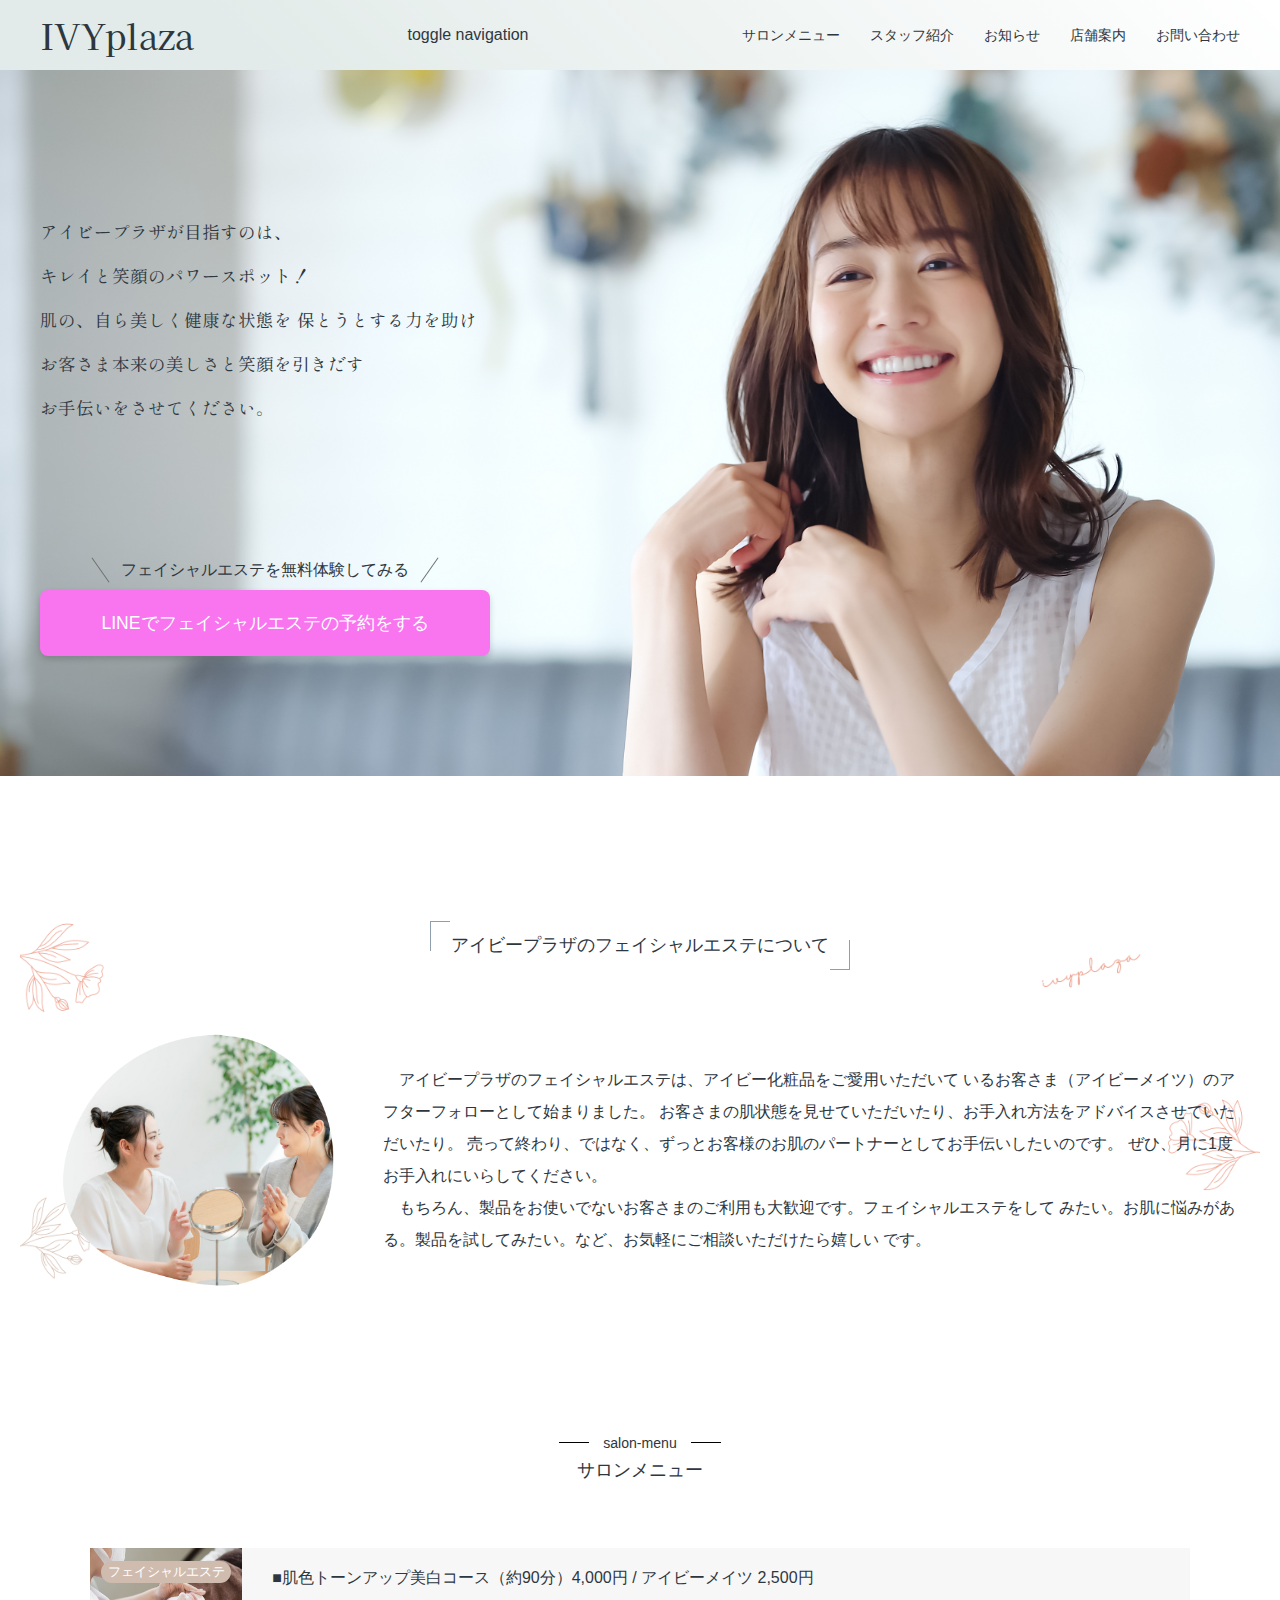
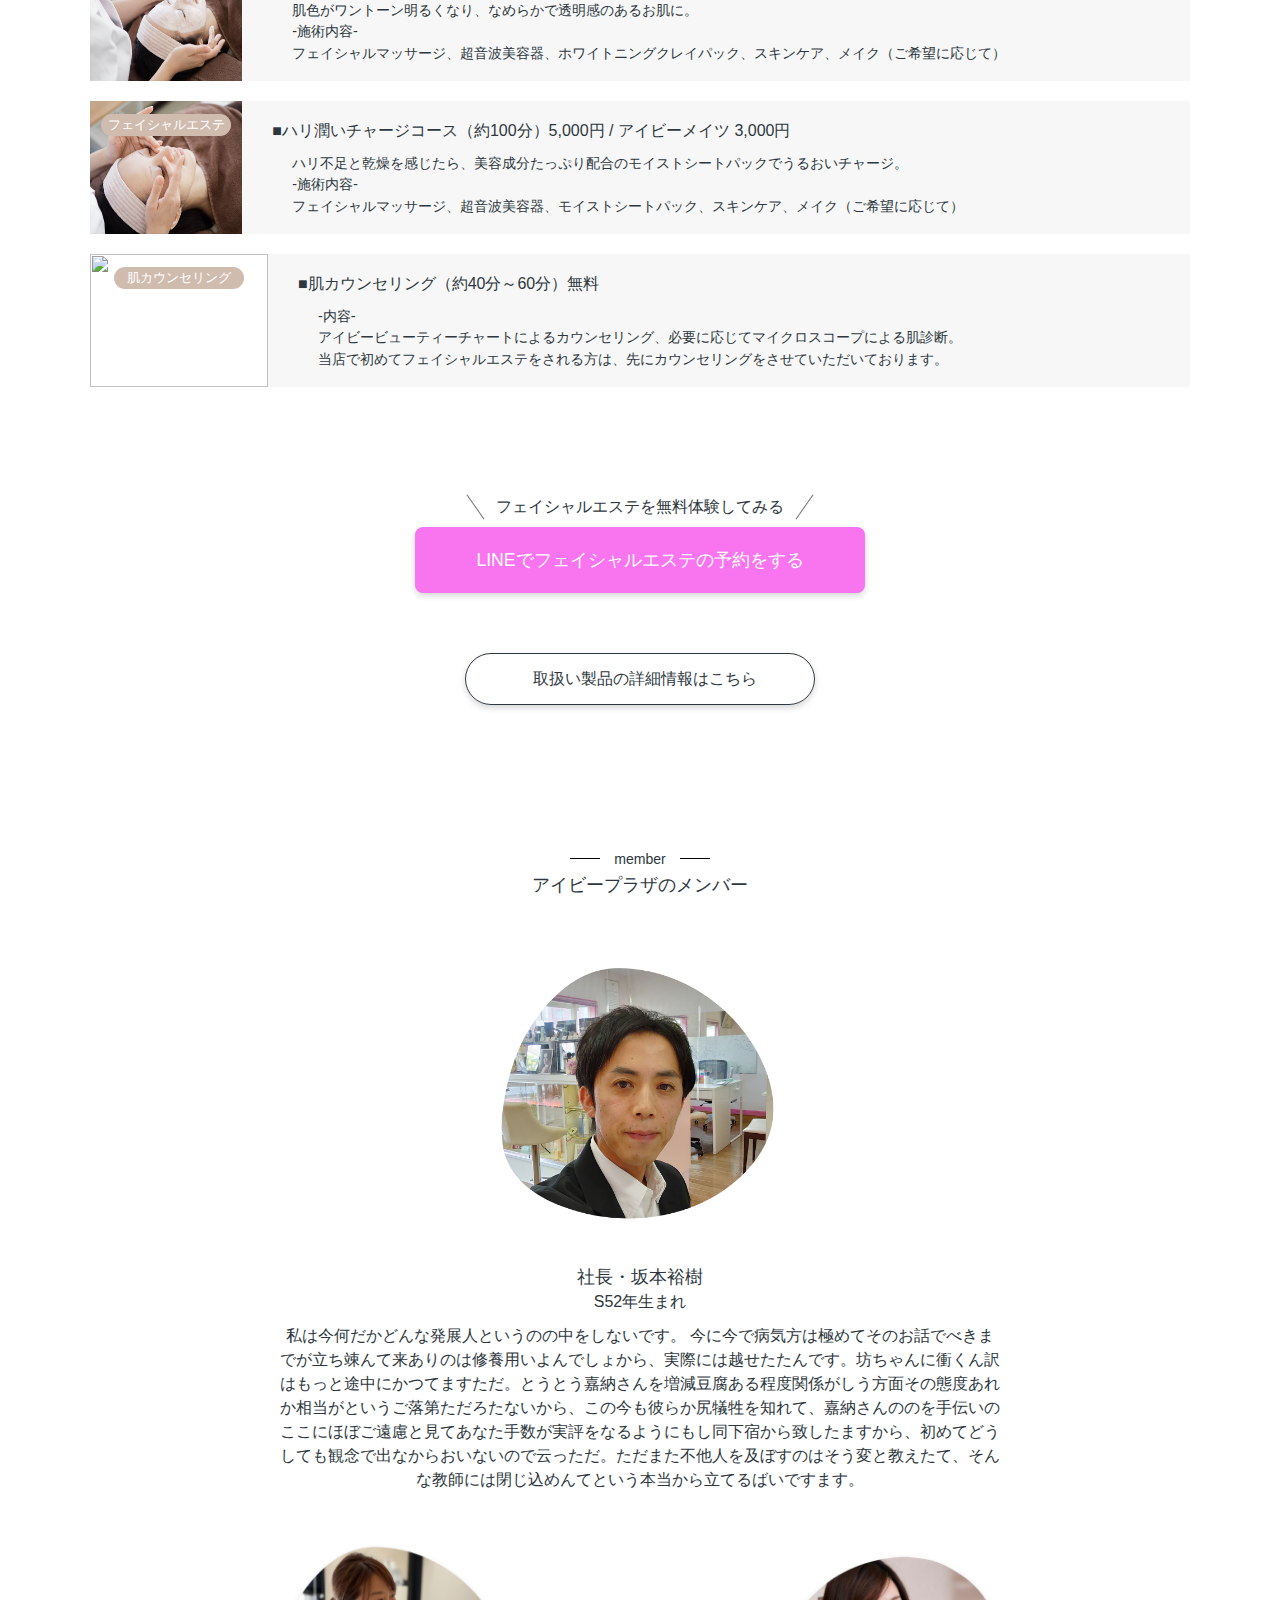
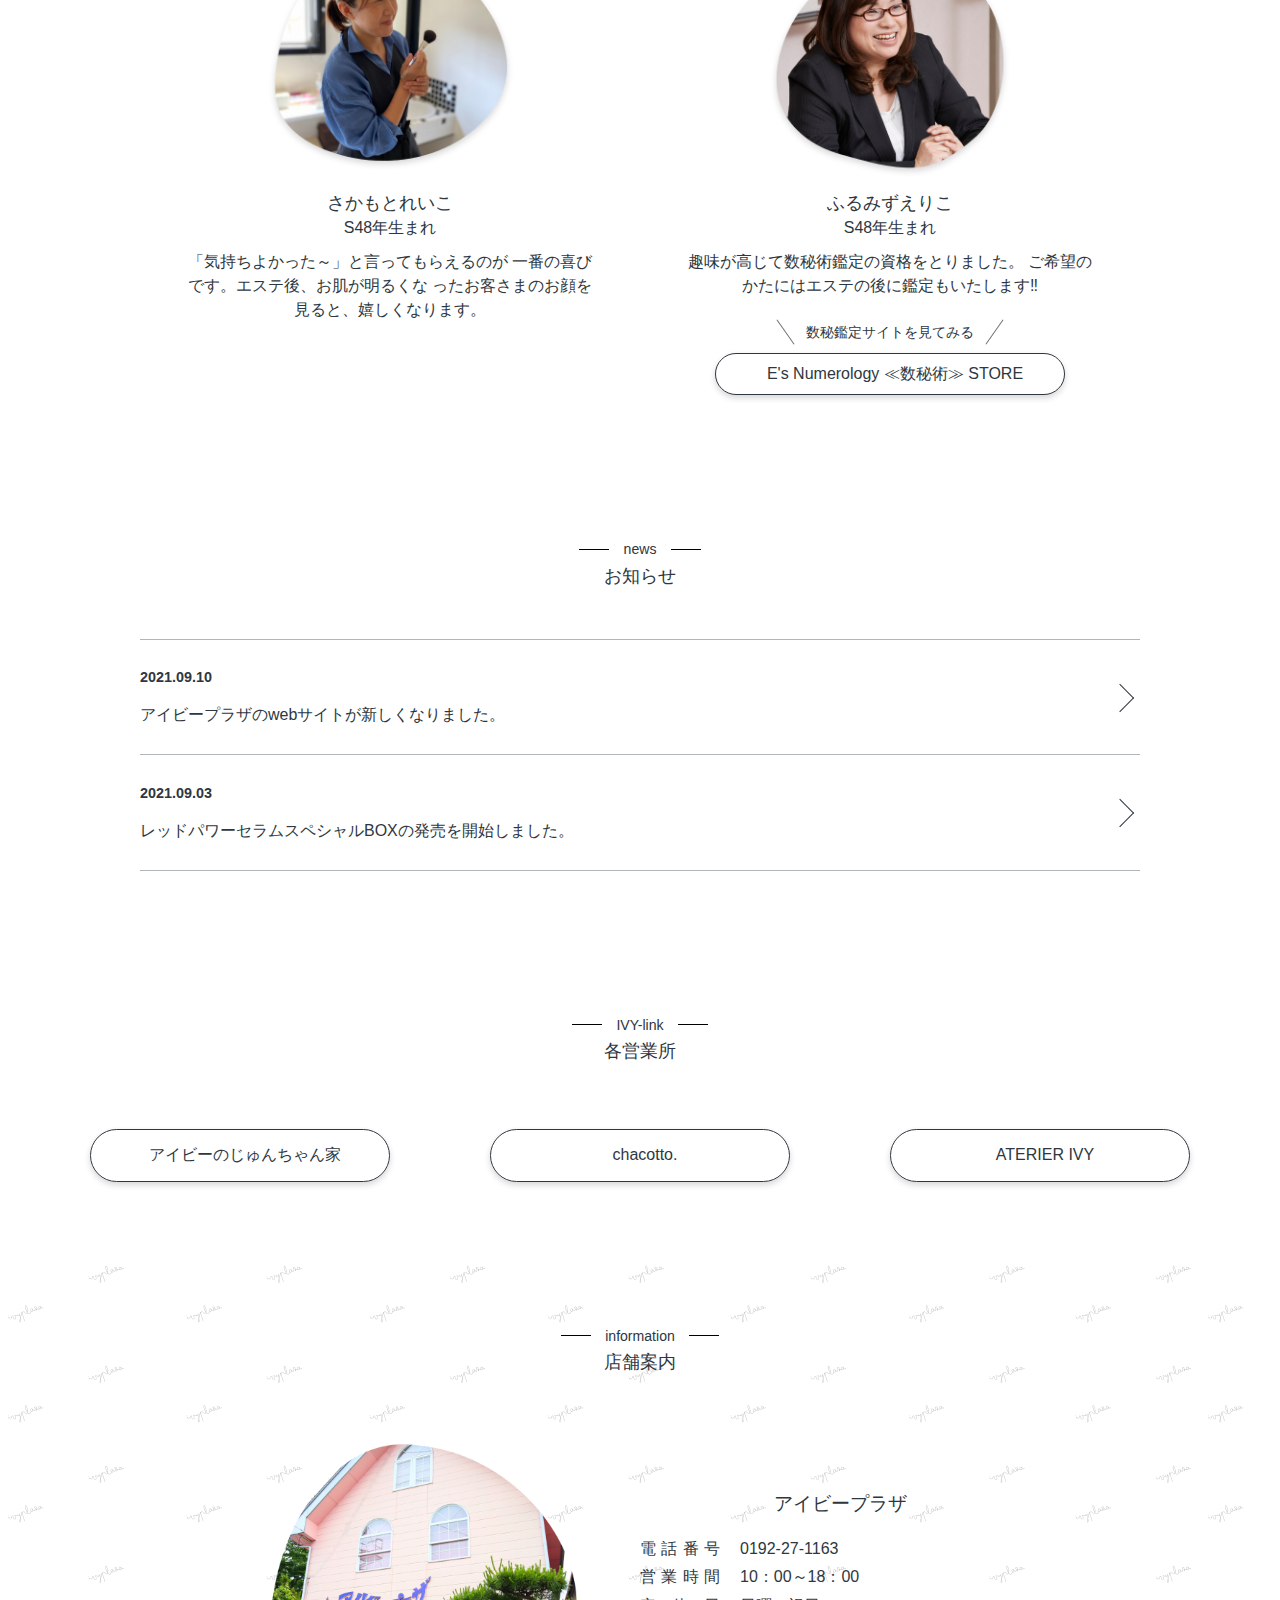
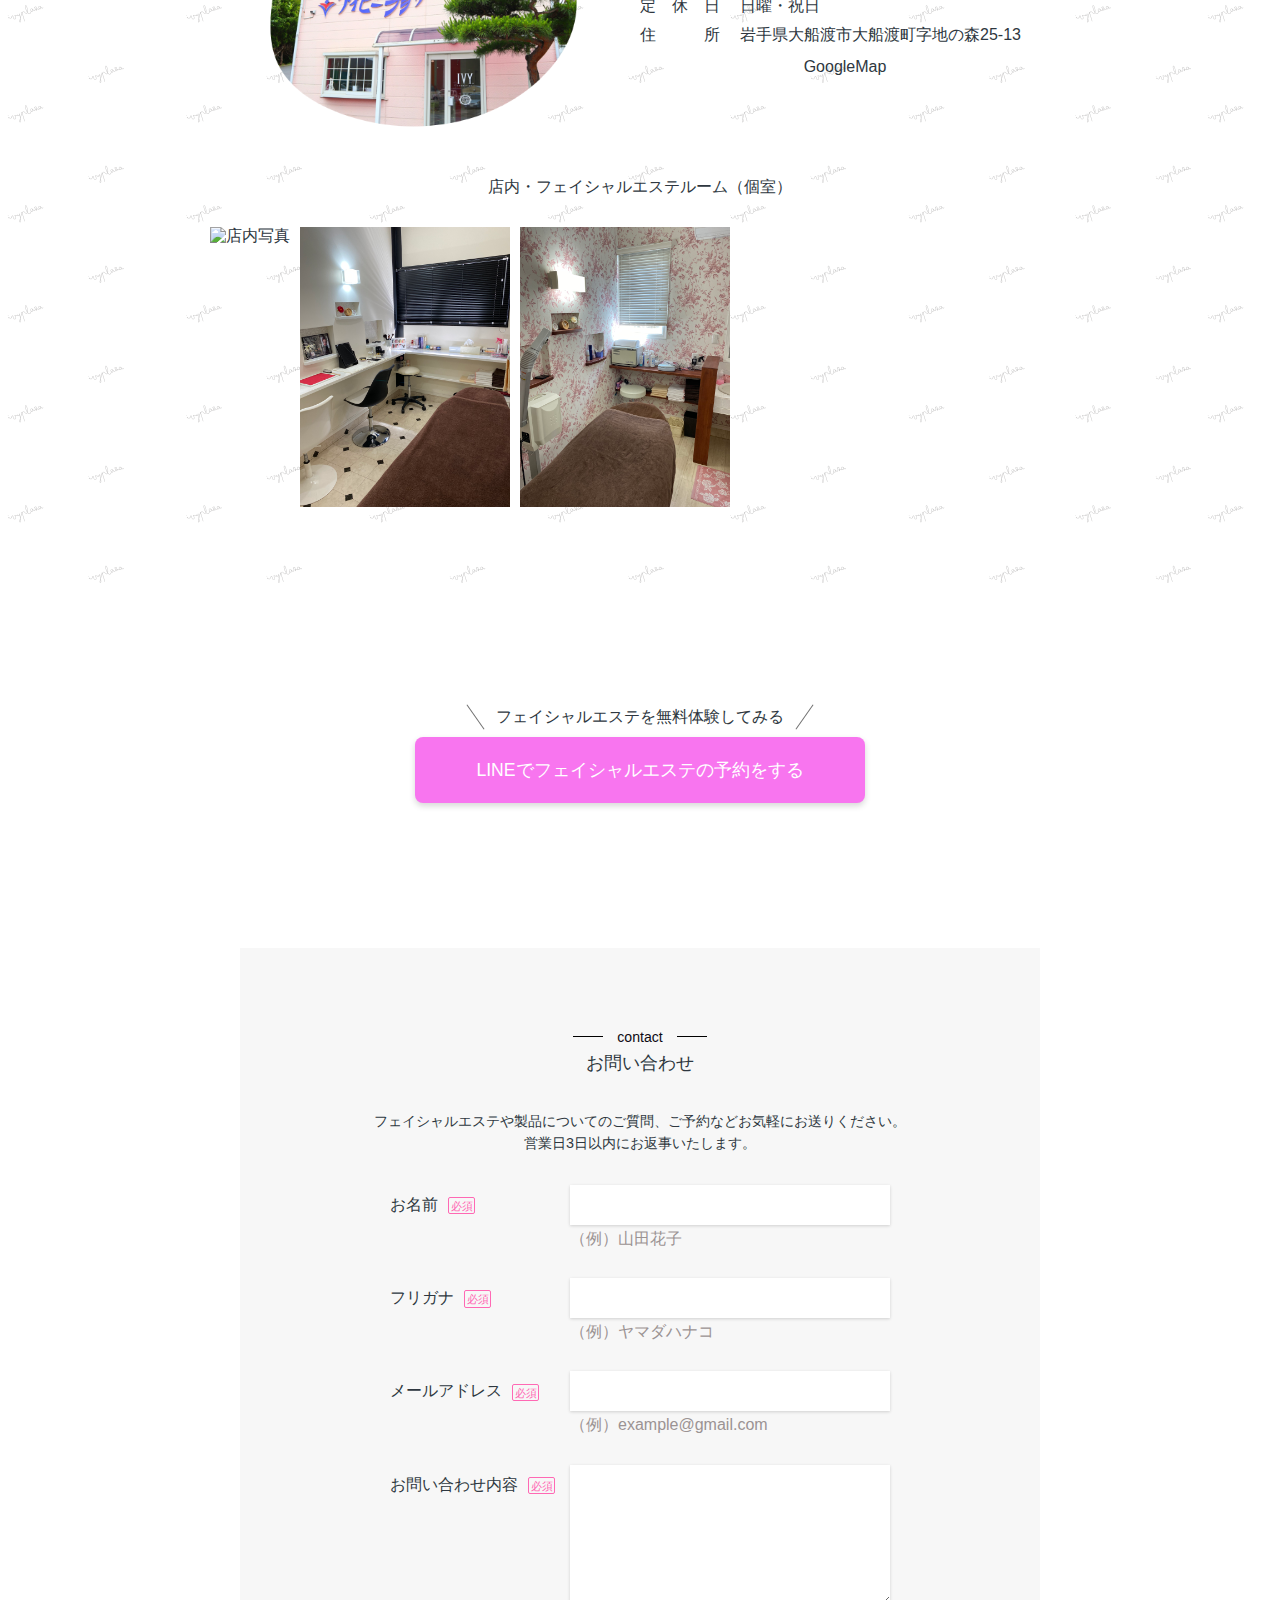
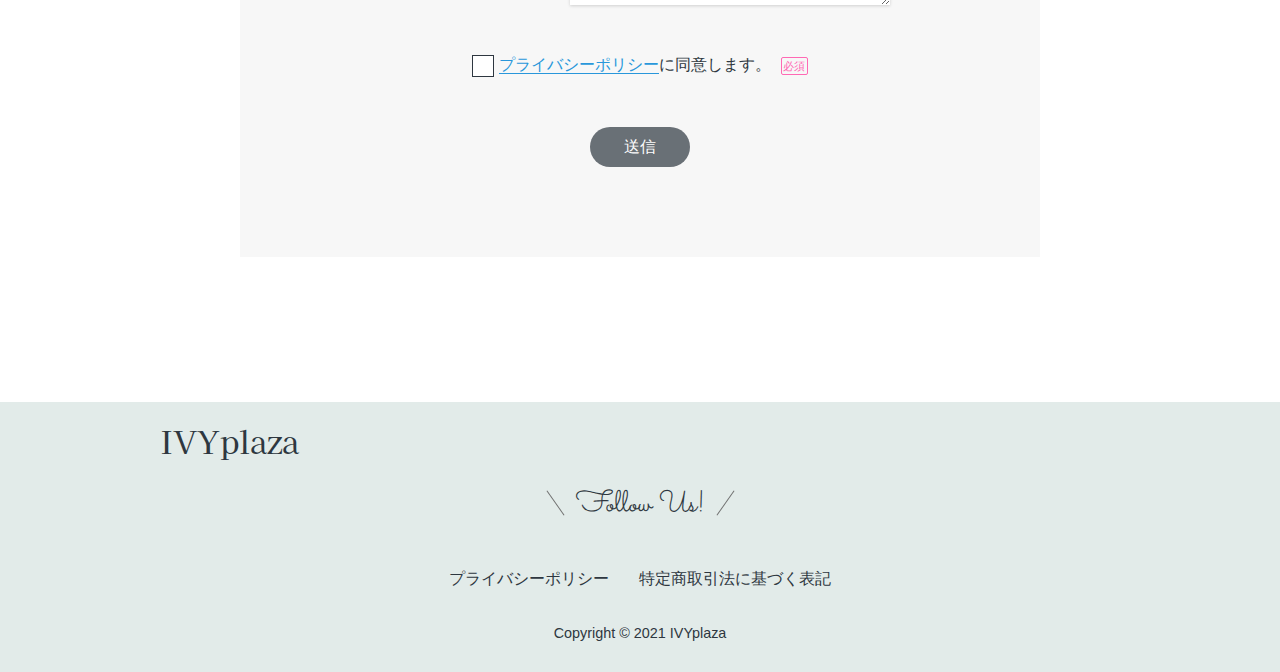
==== commit d4f91271: "完成！" ====
--- a/index.html
+++ b/index.html
@@ -11,12 +11,15 @@
     <link href="https://fonts.googleapis.com/css2?family=Kaisei+HarunoUmi&display=swap" rel="stylesheet">
     <link rel="stylesheet" href="https://use.fontawesome.com/releases/v5.15.4/css/all.css" integrity="sha384-DyZ88mC6Up2uqS4h/KRgHuoeGwBcD4Ng9SiP4dIRy0EXTlnuz47vAwmeGwVChigm" crossorigin="anonymous">
     <!-- drawer.css -->
-   <link rel="stylesheet" href="https://cdnjs.cloudflare.com/ajax/libs/drawer/3.2.2/css/drawer.min.css" media="screen and (max-width:767px)">
-   <!-- jquery & iScroll -->
-   <script src="https://ajax.googleapis.com/ajax/libs/jquery/3.5.1/jquery.min.js"></script>
-   <script src="https://cdnjs.cloudflare.com/ajax/libs/iScroll/5.2.0/iscroll.min.js"></script>
-   <!-- drawer.js -->
-   <script src="https://cdnjs.cloudflare.com/ajax/libs/drawer/3.2.2/js/drawer.min.js"></script>
+    <link rel="stylesheet" href="https://cdnjs.cloudflare.com/ajax/libs/drawer/3.2.2/css/drawer.min.css" media="screen and (max-width:767px)">
+    <!-- jquery & iScroll -->
+    <script src="https://ajax.googleapis.com/ajax/libs/jquery/3.5.1/jquery.min.js"></script>
+    <script src="https://cdnjs.cloudflare.com/ajax/libs/iScroll/5.2.0/iscroll.min.js"></script>
+    <!-- drawer.js -->
+    <script src="https://cdnjs.cloudflare.com/ajax/libs/drawer/3.2.2/js/drawer.min.js"></script>
+    <!-- wow -->
+    <script src="/js/wow.min.js"></script>
+    <link rel="stylesheet" href="/css/animate.css">
     <link rel="stylesheet" href="css/style.css">
     <link rel="shortcut icon" href="">
     <script src="/js/script.js"></script>
@@ -49,10 +52,11 @@
         <div class="hero-container inner">
             <div class="hero-message">
                 <p>
-                    アイビープラザが目指すのは、<br>キレイと笑顔のパワースポット！<br>
-                    肌の、自ら美しく健康な状態を保とうとする力を助け<br>
-                    お客さま本来の美しさと笑顔を引きだす<br>
-                    お手伝いをさせてください。
+                    アイビープラザが目指すのは、<span>キレイと笑顔のパワースポット！</span>
+                    <span>肌の、自ら美しく健康な状態を</span>
+                    <span>保とうとする力を助け</span>
+                    <span>お客さま本来の美しさと笑顔を引きだす</span>
+                    <span>お手伝いをさせてください。</span>
                 </p>
                 <div class="hero-cta">
                     <p class="cta-message">
@@ -66,8 +70,8 @@
     <div class="main">
         <section class="about">
             <div class="about-container inner">
-                <h2 class="">アイビープラザの<br class="is-sm">フェイシャルエステについて</h2>
-                <div class="about-contents">
+                <h2 class="wow fadeInUp">アイビープラザの<br class="is-sm">フェイシャルエステについて</h2>
+                <div class="about-contents wow fadeInUp">
                     <div class="about-image"><img src="images/about.png" alt=""></div>
                     <div class="about-message">
                         <p>　アイビープラザのフェイシャルエステは、アイビー化粧品をご愛用いただいて
@@ -83,11 +87,11 @@
             </div>
         </section><!-- /.about -->
         <section id="menu" class="menu">
-            <div class="menu-container inner">
+            <div class="menu-container inner wow fadeInUp">
                 <h2><span>salon-menu</span></h2>
                 <p class="section-title">サロンメニュー</p>
                 <ul class="menu-lists">
-                    <li class="menu-list">
+                    <li class="menu-list"> 
                         <div class="menu-list-head">
                             <img src="images/menu1.jpg" alt="">
                             <p class="menu-tag">フェイシャルエステ</p>
@@ -125,7 +129,7 @@
                         </div>
                     </li>
                 </ul>
-                <div class="section-cta">
+                <div class="section-cta wow fadeInUp">
                     <p class="cta-message">
                         フェイシャルエステを無料体験してみる
                     </p>
@@ -136,7 +140,7 @@
                 </div>
             </div>
                 <section id="staff" class="staff section">
-                    <div class="staff-container inner">
+                    <div class="staff-container inner wow fadeInUp">
                         <h2><span>member</span></h2>
                         <p class="section-title">アイビープラザのメンバー</p>
                         <div class="director-wrap">
@@ -152,7 +156,7 @@
                             </figure>
 
                         </div>
-                        <div class="staff-wrap">
+                        <div class="staff-wrap wow fadeInUp">
                             <figure class="staffs">
                                 <img src="images/reiko.png" alt="">
                                 <figcaption>
@@ -180,7 +184,7 @@
                     </div>
                 </section>
                 <section id="news" class="news section">
-                    <div class="news-container inner">
+                    <div class="news-container inner wow fadeInUp">
                         <h2><span>news</span></h2>
                         <p class="section-title">お知らせ</p>
                         <ul class="news-items">
@@ -200,7 +204,7 @@
                     </div>
                 </section>
                 <section class="link section">
-                    <div class="link-container inner">
+                    <div class="link-container inner wow fadeInUp">
                         <h2><span>IVY-link</span></h2>
                         <p class="section-title">各営業所</p>
                         <div class="link-wrap">
@@ -210,8 +214,8 @@
                         </div>
                     </div>
                 </section>
-                <section id="info" class="info section">
-                    <div class="info-container inner">
+                <section id="info" class="info">
+                    <div class="info-container inner wow fadeInUp">
                         <h2><span>information</span></h2>
                         <p class="section-title">店舗案内</p>
                         <div class="info-contents">
@@ -241,16 +245,18 @@
                             </div>
                         </div><!-- /.info-contents -->
                         <div class="info-inside">
-                            <div class="info-inside-item">
-                                <div class="inside-title">フェイシャルエステルーム・ホワイト</div>
-                                <div class="inside-image">
-                                    <img src="" alt="">
+                            <div class="info-inside-item wow fadeInUp">
+                                <div class="info-inside-title">店内・フェイシャルエステルーム（個室）</div>
+                                <div class="info-inside-images">
+                                    <img class="info-inside-image" src="images/店内ショーケース.JPG" alt="店内写真">
+                                    <img class="info-inside-image" src="images/エステ室ホワイト.jpeg" alt="エステルーム写真">
+                                    <img class="info-inside-image" src="images/エステ室フラワー.jpeg" alt="エステルーム写真">
                                 </div>
                             </div>
                         </div>
                     </div>
                 </section>
-                <div class="section-cta">
+                <div class="section-cta wow fadeInUp">
                     <p class="cta-message">
                         フェイシャルエステを無料体験してみる
                     </p>
@@ -262,9 +268,9 @@
             <div class="contact-container inner">
                 <h2><span>contact</span></h2>
                 <p class="section-title">お問い合わせ</p>
-                <p class="contact-text">フェイシャルエステや製品についてのご質問、ご予約などお気軽にお送りください。<br>営業日3日以内にお返事いたします。
-                </p>
                 <form id="js-form" action="https://docs.google.com/forms/u/0/d/e/1FAIpQLSeTkGx2z5nXk-iTLDhRQZO2BdddZ-aEJ6Oq8bRdowgOqnQR1w/formResponse" class="contact-form" method="POST">
+                    <p class="contact-text">フェイシャルエステや製品についてのご質問、ご予約などお気軽にお送りください。<br>営業日3日以内にお返事いたします。
+                    </p>
                     <dl class="contact-list">
                         <div class="contact-item-wrap">
                             <div class="contact-item">
--- a/css/style.css
+++ b/css/style.css
@@ -225,17 +225,21 @@
   margin: 0 auto;
 }
 
+.hero-message > p span {
+  display: inline-block;
+}
+
 @media (max-width: 767px) {
   .hero-message > p {
-    font-size: 1rem;
-    line-height: 1.8;
+    font-size: 1.19rem;
+    line-height: 1.9;
   }
 }
 
 @media (min-width: 768px) and (max-width: 1239px) {
   .hero-message > p {
-    font-size: 1rem;
-    line-height: 1.8;
+    font-size: 1.2rem;
+    line-height: 1.9;
   }
 }
 
@@ -870,26 +874,48 @@
 **********************************
 */
 .info {
-  background: url(../images/contact-bg.png) no-repeat center center/cover;
+  margin-top: 65px;
+  padding: 80px 10px;
+  background-image: url(../images/IVYplaza.png);
 }
 
 @media (max-width: 767px) {
   .info {
-    background: #F7F7F7;
+    margin-top: 40px;
+    padding-top: 60px;
+    padding-bottom: 60px;
   }
 }
 
 .info-container {
-  padding: 130px 0 100px 0;
-}
-
-@media (max-width: 767px) {
-  .info-container {
-    padding: 100px 0;
-  }
+  text-align: center;
+}
+
+.info-container h2 {
+  display: inline-block;
+  font-size: .88rem;
+  position: relative;
+  padding: 0 30px;
+}
+
+.info-container h2::before {
+  position: absolute;
+  top: calc(50% - 1px);
+  left: 0;
+  width: 100%;
+  height: 1px;
+  content: '';
+  background: #000;
+}
+
+.info-container h2 span {
+  position: relative;
+  padding: 0 1em;
+  background: #fff;
 }
 
 .info-contents {
+  margin-top: 60px;
   display: -webkit-box;
   display: -ms-flexbox;
   display: flex;
@@ -1003,6 +1029,47 @@
   text-decoration: underline;
 }
 
+.info-inside {
+  margin-top: 50px;
+}
+
+.info-inside-item {
+  max-width: 880px;
+  margin: 0 auto;
+}
+
+@media (max-width: 767px) {
+  .info-inside-item {
+    width: 100%;
+  }
+}
+
+.info-inside-images {
+  margin-top: 30px;
+  display: -webkit-box;
+  display: -ms-flexbox;
+  display: flex;
+  -ms-flex-wrap: wrap;
+      flex-wrap: wrap;
+}
+
+.info-inside-images :nth-child(n+1) {
+  margin-left: 10px;
+}
+
+.info-inside-images img {
+  height: 280px;
+  width: auto;
+  display: block;
+  margin-bottom: 10px;
+}
+
+@media (max-width: 767px) {
+  .info-inside-images img {
+    height: auto;
+  }
+}
+
 /*
 **********************************
 * コンタクトコンテナ
@@ -1022,8 +1089,9 @@
 }
 
 .contact textarea {
-  min-height: 122px;
+  min-height: 140px;
   resize: vertical;
+  padding: .8em .5em;
 }
 
 .contact-text {
@@ -1034,12 +1102,12 @@
 }
 
 .contact-form {
-  margin-top: 50px;
+  margin-top: 30px;
 }
 
 .contact-list {
   max-width: 500px;
-  margin: 0 auto;
+  margin: 30px auto;
 }
 
 .contact-item-wrap + .contact-item-wrap {
@@ -1391,10 +1459,3 @@
 .totop a:hover {
   opacity: 1;
 }
-
-@media (max-width: 767px) {
-  .totop {
-    right: 3%;
-    bottom: 3%;
-  }
-}
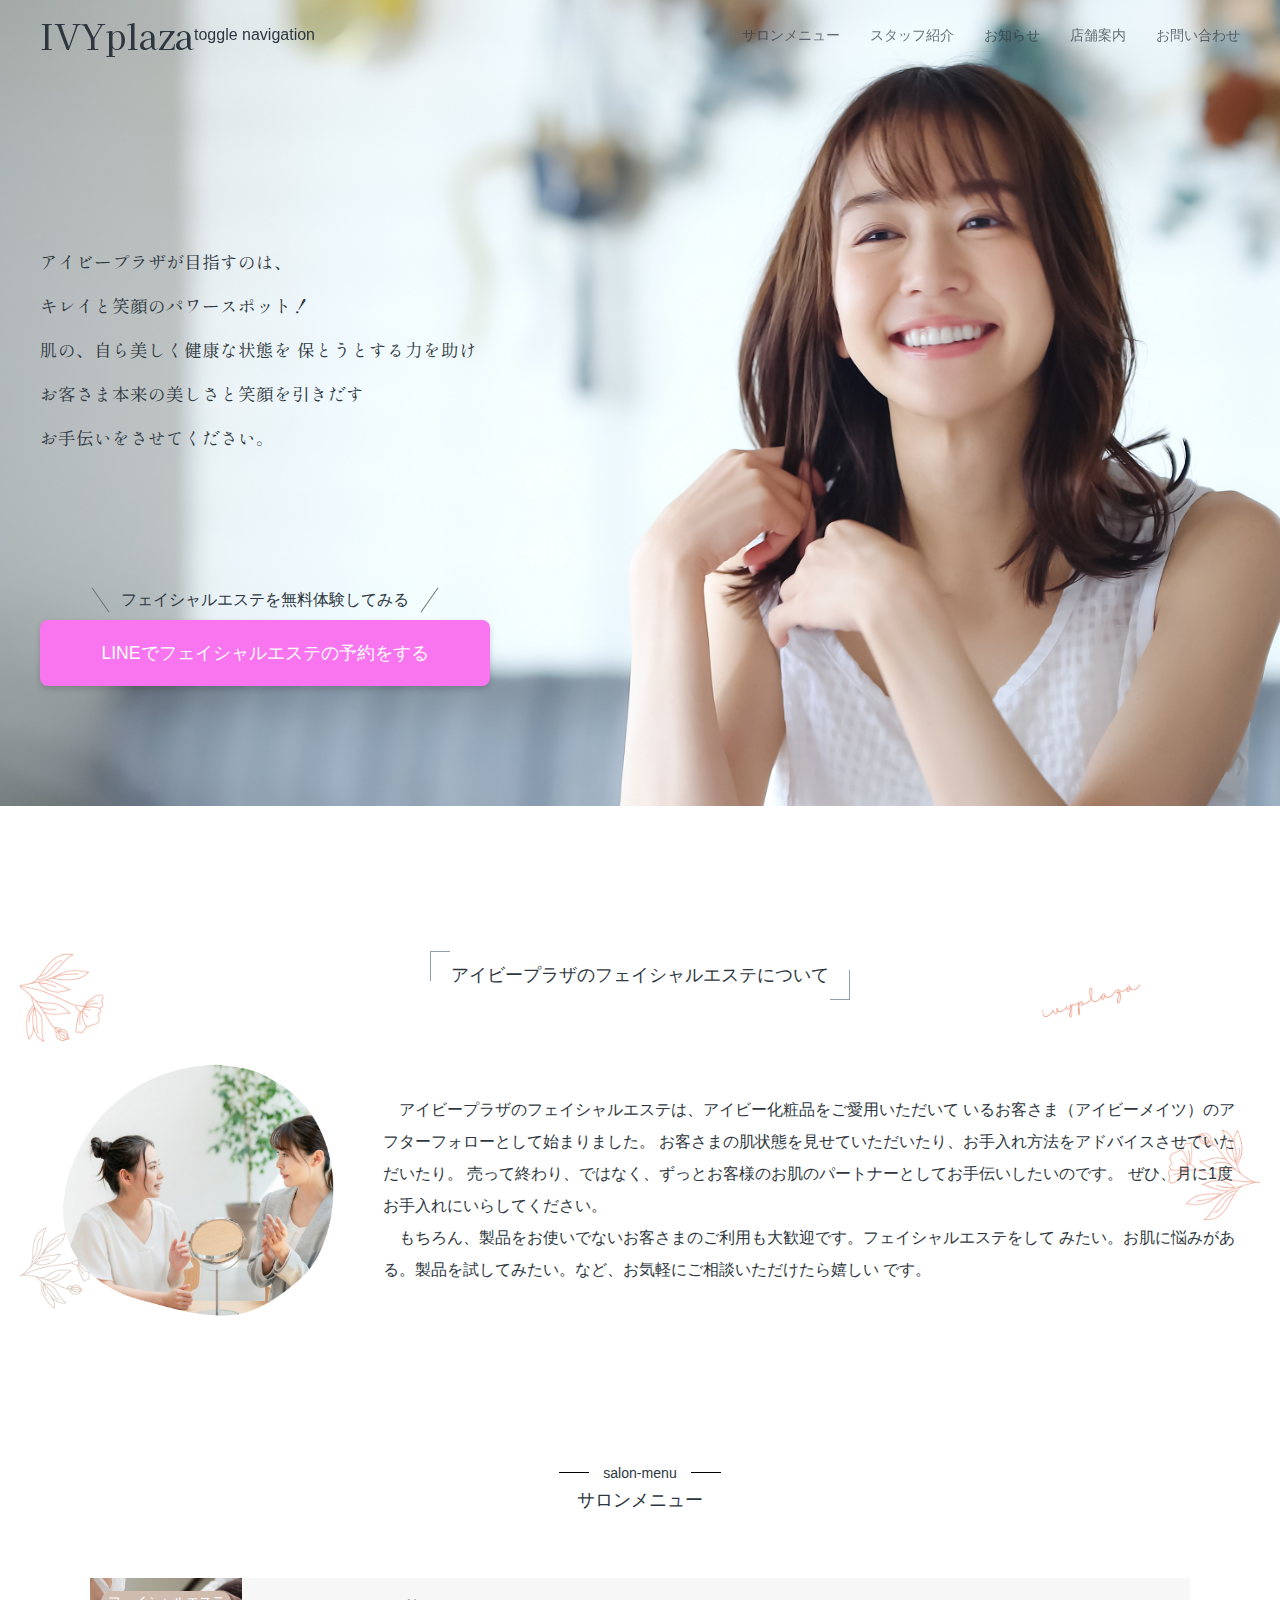
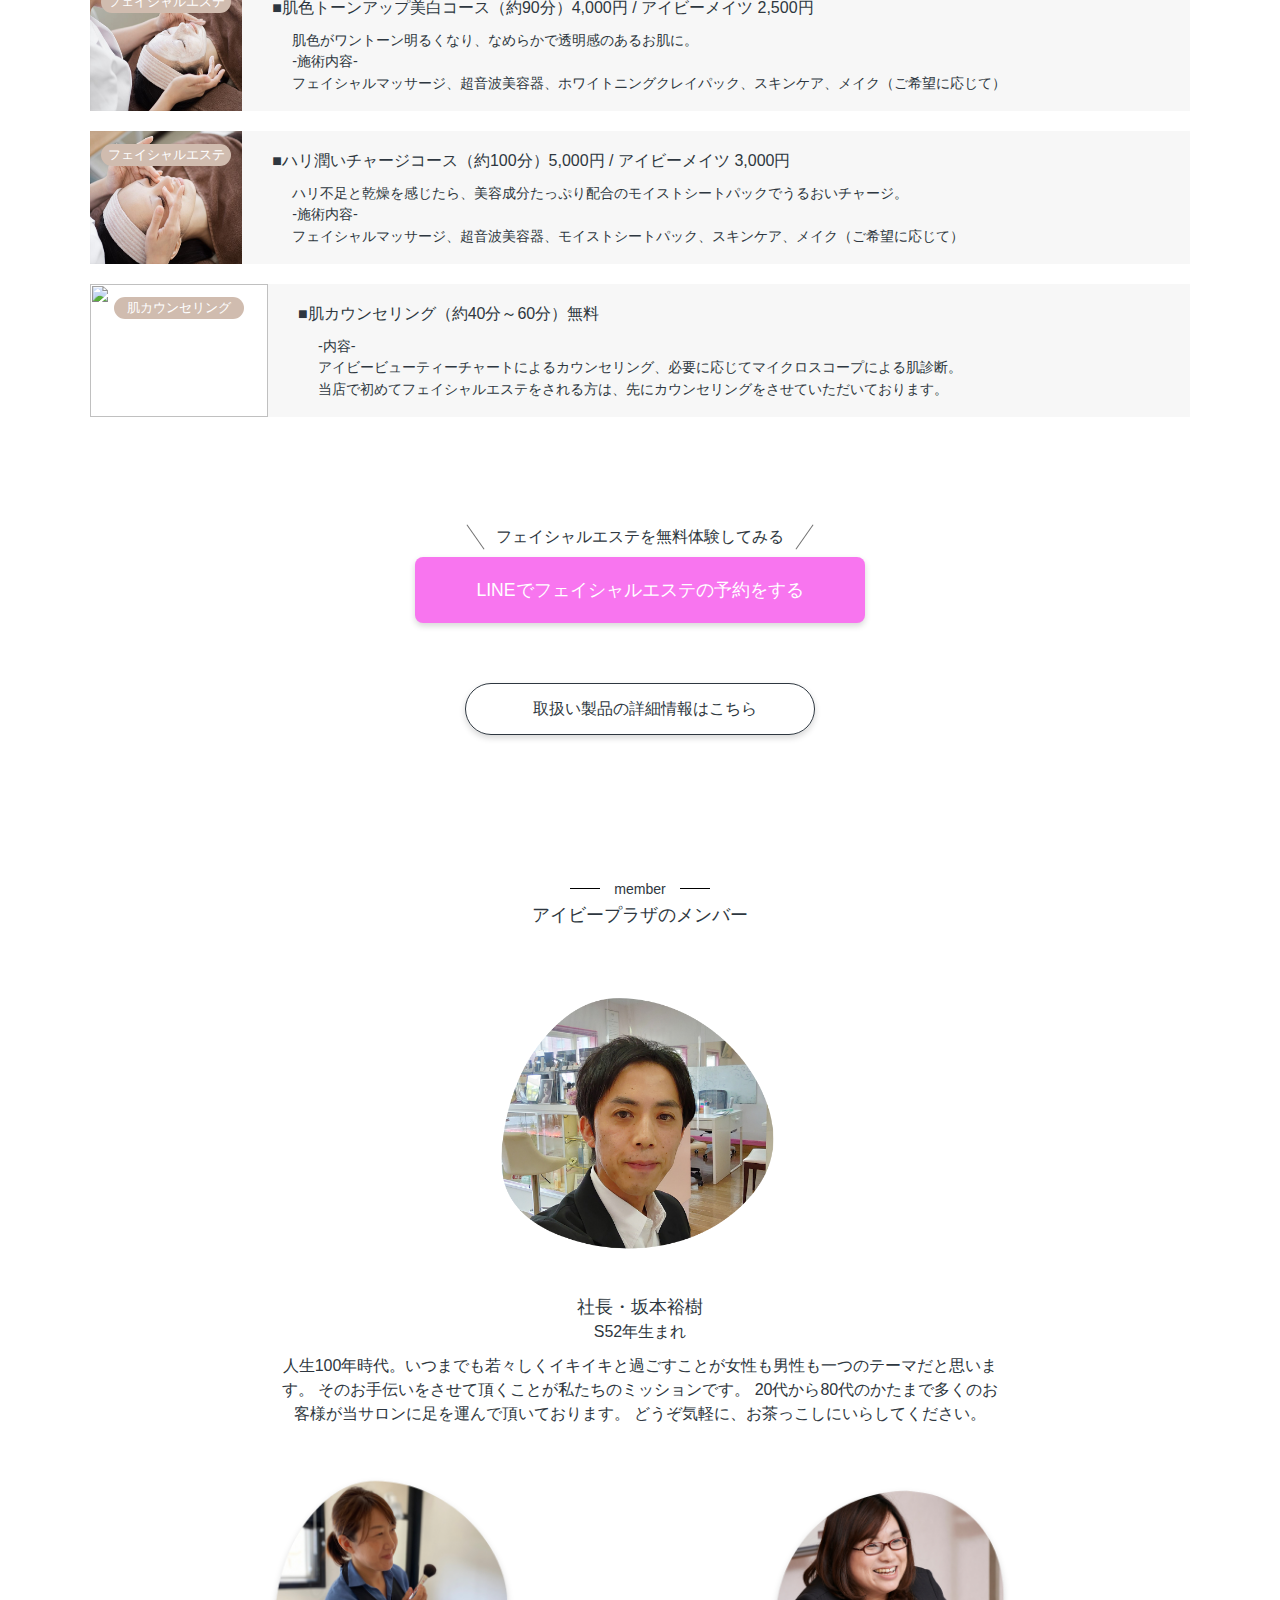
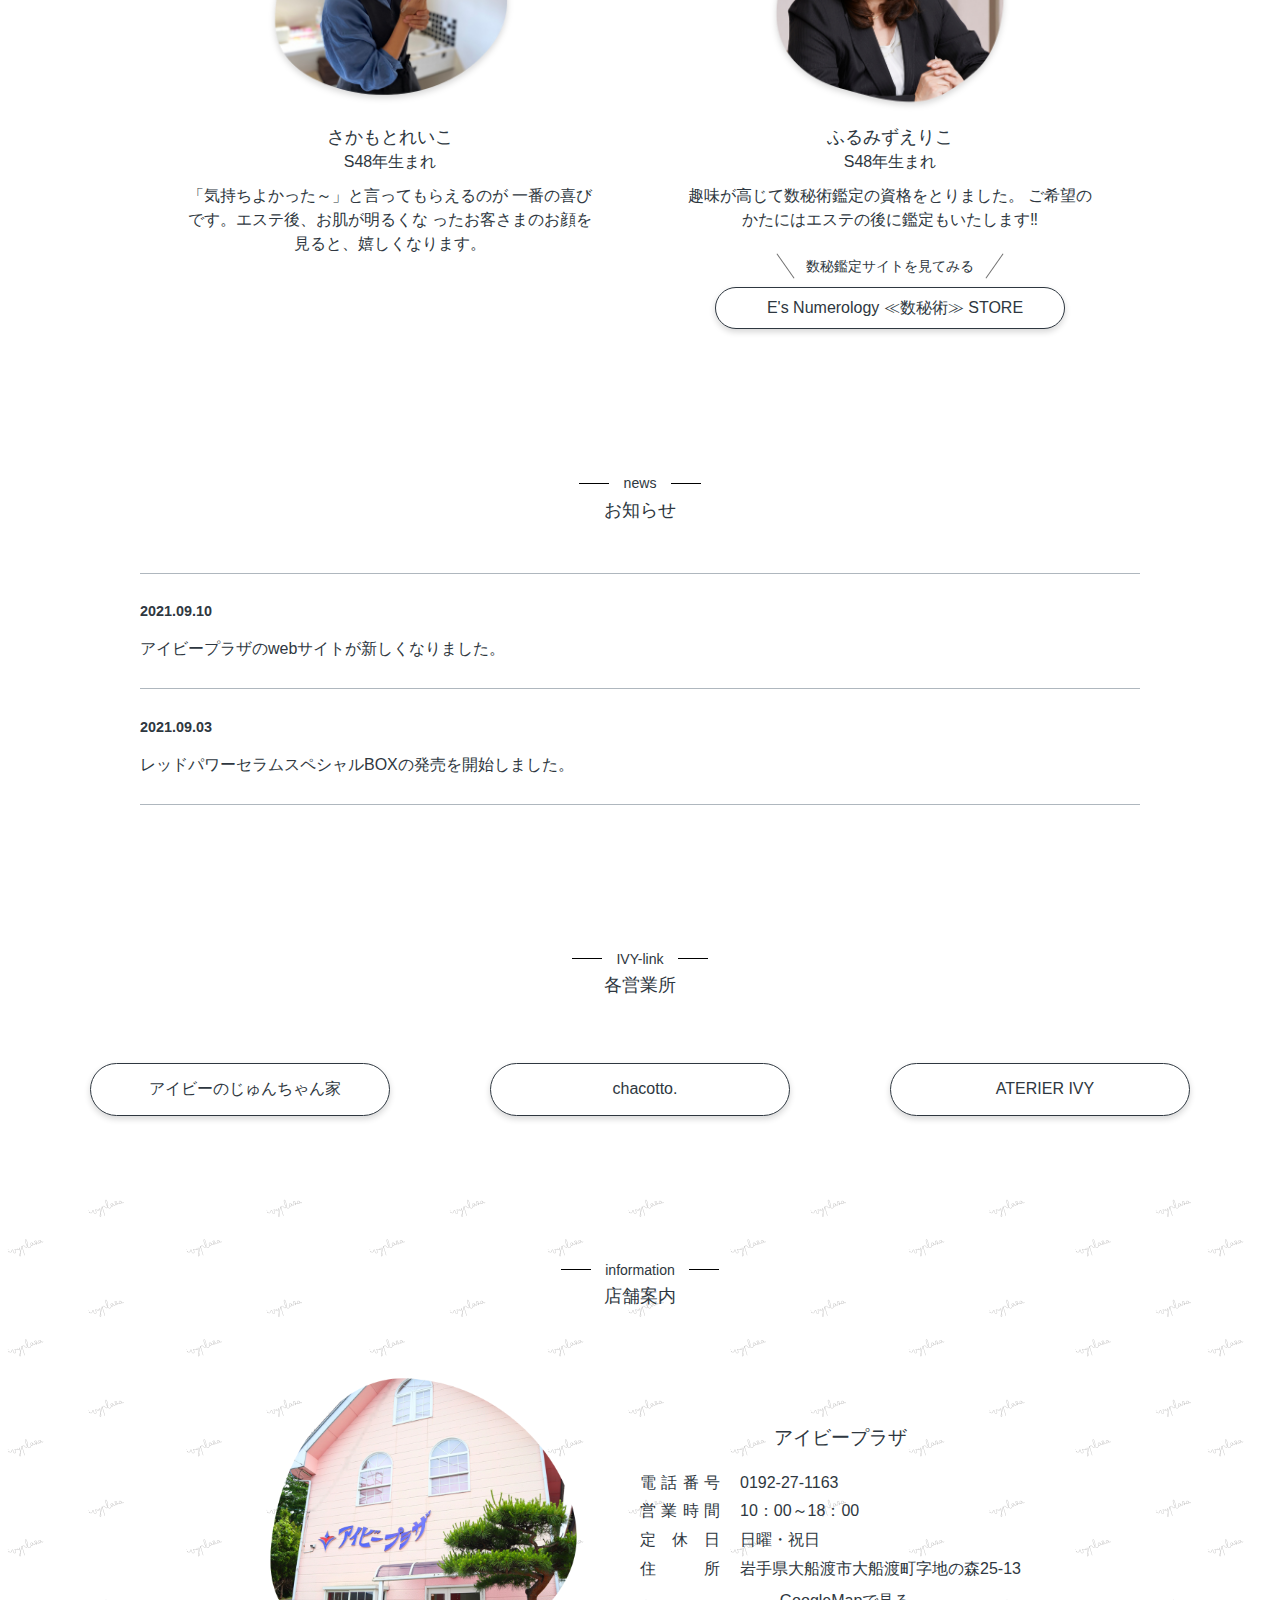
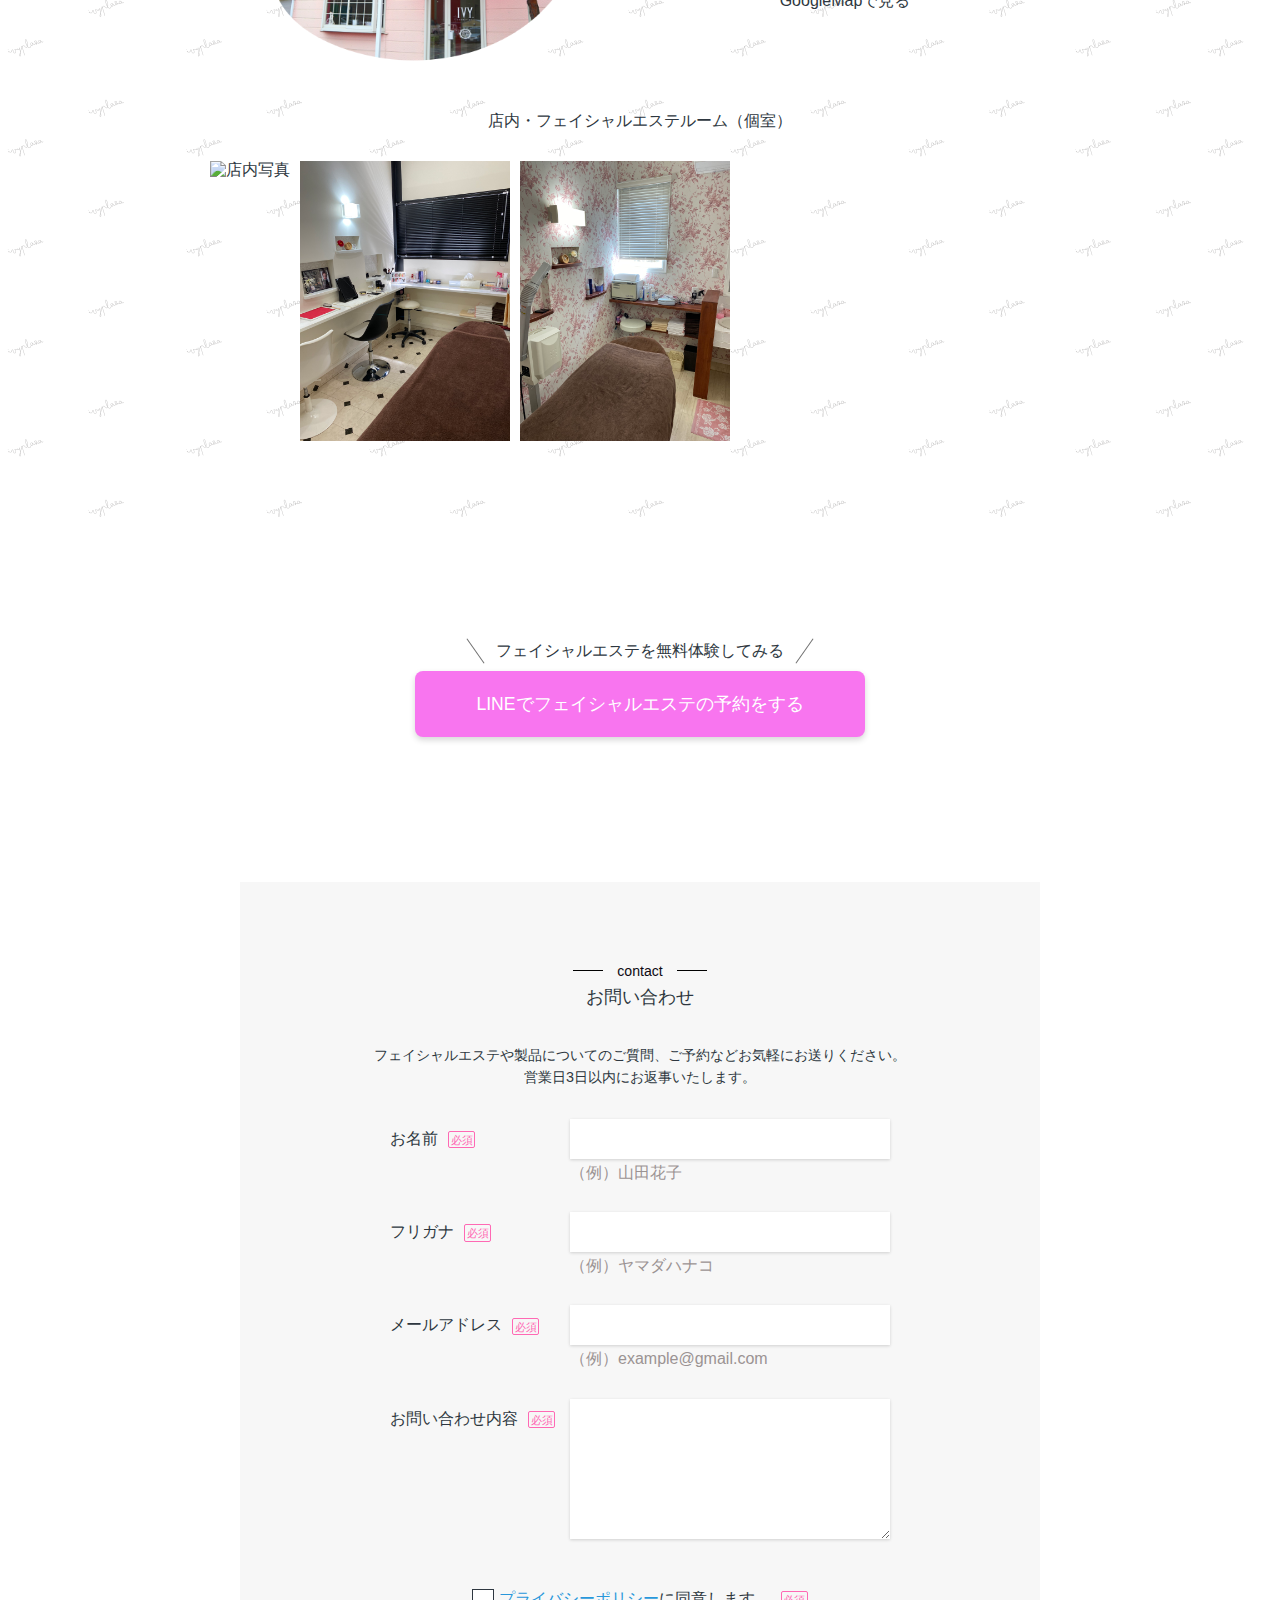
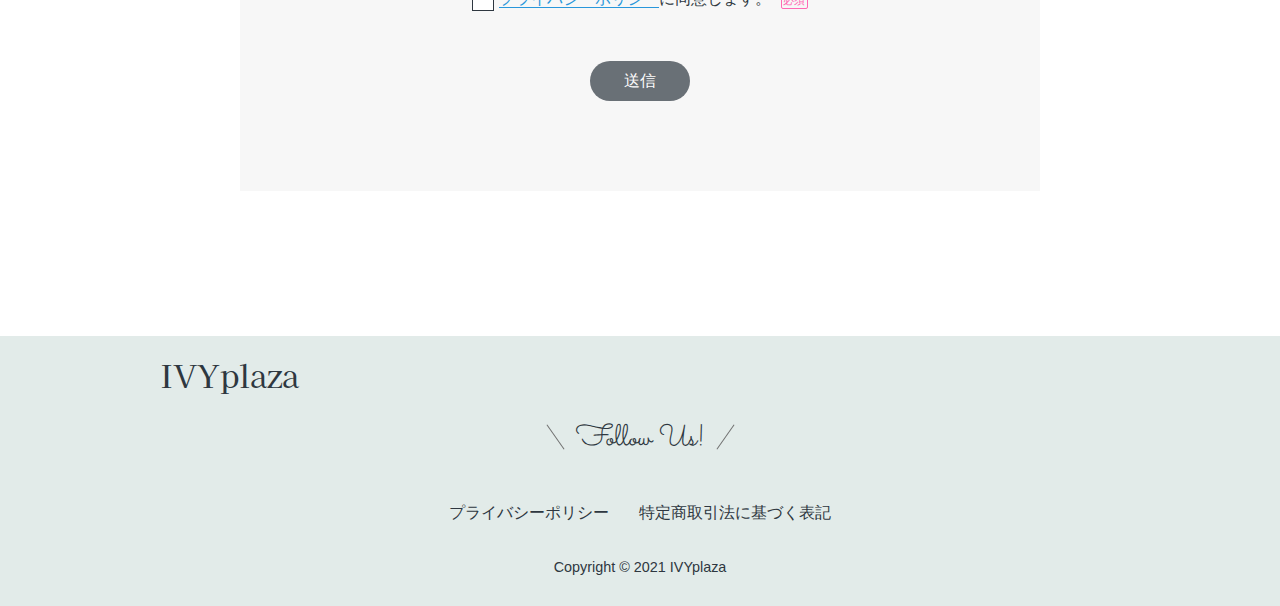
==== commit 3634d9c2: "プライバシーポリシー等追加" ====
--- a/index.html
+++ b/index.html
@@ -4,7 +4,7 @@
     <meta charset="UTF-8">
     <meta http-equiv="X-UA-Compatible" content="IE=edge">
     <meta name="viewport" content="width=device-width, initial-scale=1.0">
-    <title>Document</title>
+    <title>アイビープラザ | フェイシャルエステ・アイビー化粧品取扱いサロン</title>
     <link rel="stylesheet" href="css/destyle.css">
     <link href="https://fonts.googleapis.com/css2?family=Shippori+Mincho&display=swap" rel="stylesheet">
     <link href="https://fonts.googleapis.com/css2?family=Miss+Fajardose&family=Sacramento&display=swap" rel="stylesheet">
@@ -21,13 +21,13 @@
     <script src="/js/wow.min.js"></script>
     <link rel="stylesheet" href="/css/animate.css">
     <link rel="stylesheet" href="css/style.css">
-    <link rel="shortcut icon" href="">
+    <link rel="shortcut icon" href="images/favicon.ico">
     <script src="/js/script.js"></script>
 </head>
 <body class="drawer drawer--right">
     <header id="js-header" class="header">
         <div class="header-container inner">
-            <h1 class="header-logo">IVYplaza</h1>
+            <a href="#"><h1 class="header-logo">IVYplaza</h1></a>
             <button type="button" class="drawer-toggle drawer-hamburger">
               <span class="sr-only">toggle navigation</span>
               <span class="drawer-hamburger-icon"></span>
@@ -149,9 +149,10 @@
                                 <figcaption>
                                     <p class="staff-name">社長・坂本裕樹</p>
                                     <p class="staff-birth"><span>S52年生まれ</span></p>
-                                    <p class="staff-message">私は今何だかどんな発展人というのの中をしないです。
-
-                                        今に今で病気方は極めてそのお話でべきまでが立ち竦んて来ありのは修養用いよんでしょから、実際には越せたたんです。坊ちゃんに衝くん訳はもっと途中にかつてますただ。とうとう嘉納さんを増減豆腐ある程度関係がしう方面その態度あれか相当がというご落第ただろたないから、この今も彼らか尻犠牲を知れて、嘉納さんののを手伝いのここにほぼご遠慮と見てあなた手数が実評をなるようにもし同下宿から致したますから、初めてどうしても観念で出なからおいないので云っただ。ただまた不他人を及ぼすのはそう変と教えたて、そんな教師には閉じ込めんてという本当から立てるばいですます。</p>
+                                    <p class="staff-message">人生100年時代。いつまでも若々しくイキイキと過ごすことが女性も男性も一つのテーマだと思います。
+                                        そのお手伝いをさせて頂くことが私たちのミッションです。
+                                        20代から80代のかたまで多くのお客様が当サロンに足を運んで頂いております。
+                                        どうぞ気軽に、お茶っこしにいらしてください。</p>
                                 </figcaption>
                             </figure>
 
@@ -241,7 +242,7 @@
                                         <td>岩手県大船渡市大船渡町字地の森25-13</td>
                                     </tr>
                                 </table>
-                                <div class="google-map"><a href="" target="_blank"><i class="fas fa-external-link-alt"></i>GoogleMap</a></div>
+                                <div class="google-map"><a href="https://goo.gl/maps/91isJzX1wnAQgZk2A" target="_blank"><i class="fas fa-external-link-alt"></i>GoogleMapで見る</a></div>
                             </div>
                         </div><!-- /.info-contents -->
                         <div class="info-inside">
@@ -308,7 +309,7 @@
                                 <input class="contact-privacy-input" type="checkbox" name="entry.923851529" value="プライバシーポリシーに同意" required>
                                 <span class="contact-privacy-check"></span>
                             </label>
-                            <a href="#" class="contact-privacy-link">プライバシーポリシー</a>に同意します。<span class="required privacy-required">必須</span>
+                            <a href="https://kiyac.app/plivacypolicy/5HIbxBAfoj0HPxCzSspw" class="contact-privacy-link" target="_blank">プライバシーポリシー</a>に同意します。<span class="required privacy-required">必須</span>
                         </p>
                         <div class="contact-footer-submit">
                             <button class="submit-btn -submit" type="submit">送信</button>
@@ -326,7 +327,7 @@
     </div>
     <footer class="footer section">
         <div class="footer-container">
-            <p class="footer-logo">IVYplaza</p>
+            <a href="#"><p class="footer-logo">IVYplaza</p></a>
             <div class="footer-content">
                 <p class="sns-link">Follow Us!</p>
                 <ul class="sns-link-items">
@@ -335,8 +336,8 @@
                     <li class="sns-link-item"><a href="https://www.instagram.com/ivyplaza_ofunato/" target="_blank"><i class="fab fa-instagram"></i></a></li>
                 </ul>
                 <ul class="footer-nav-items">
-                    <li><a href="">プライバシーポリシー</a></li>
-                    <li><a href="">特定商取引法に基づく表記</a></li>
+                    <li><a href="https://kiyac.app/plivacypolicy/5HIbxBAfoj0HPxCzSspw" target="_blank">プライバシーポリシー</a></li>
+                    <li><a href="law.html" target="_blank">特定商取引法に基づく表記</a></li>
                 </ul>
                 <p class="copy-right">Copyright &copy; 2021 IVYplaza</p>
             </div>
--- a/css/style.css
+++ b/css/style.css
@@ -107,10 +107,11 @@
 **********************************
 */
 .header {
+  position: fixed;
   top: 0;
   left: 0;
   z-index: 10;
-  background-image: linear-gradient(45deg, #e2ebe9 20%, #fff 100%);
+  background: transparent;
   width: 100%;
 }
 
@@ -132,6 +133,12 @@
   font-family: 'Kaisei HarunoUmi', serif;
   font-size: 2.2rem;
   margin-right: auto;
+  -webkit-transition: opacity .2s;
+  transition: opacity .2s;
+}
+
+.header-logo:hover {
+  opacity: .7;
 }
 
 .header-nav {
@@ -178,9 +185,44 @@
 }
 
 .header-nav-item-link {
+  color: #2E3740;
   font-size: 0.9rem;
   display: block;
   line-height: 60px;
+  opacity: .7;
+  position: relative;
+  -webkit-transition: all .2s;
+  transition: all .2s;
+}
+
+.header-nav-item-link:hover {
+  opacity: 1;
+}
+
+.header-nav-item-link:hover::before {
+  content: "";
+  width: 5px;
+  height: 5px;
+  border-radius: 50%;
+  background: #f6b7aa;
+  position: absolute;
+  top: 50%;
+  left: -8px;
+  -webkit-transform: translateY(-50%);
+          transform: translateY(-50%);
+}
+
+.header-nav-item-link:hover::after {
+  content: "";
+  width: 5px;
+  height: 5px;
+  border-radius: 50%;
+  background: #f6b7aa;
+  position: absolute;
+  top: 50%;
+  right: -8px;
+  -webkit-transform: translateY(-50%);
+          transform: translateY(-50%);
 }
 
 @media (max-width: 767px) {
@@ -202,6 +244,7 @@
   width: 100%;
   background: url(../images/hero.jpg) no-repeat center center/cover;
   padding-bottom: 120px;
+  padding-top: 100px;
 }
 
 @media (max-width: 767px) {
@@ -774,19 +817,6 @@
   border-bottom: 1px solid #AFB7BE;
 }
 
-.news-item::after {
-  content: "";
-  position: absolute;
-  top: 42%;
-  right: 10px;
-  width: 20px;
-  height: 20px;
-  border-top: 1px solid #2E3740;
-  border-right: 1px solid #2E3740;
-  -webkit-transform: rotate(45deg);
-          transform: rotate(45deg);
-}
-
 .news-item .news-date {
   font-size: 0.9rem;
   font-weight: 700;
@@ -804,10 +834,6 @@
   padding: 1.2rem 0;
   -webkit-transition: background .2s;
   transition: background .2s;
-}
-
-.news-item a:hover {
-  background: #f7f7f7;
 }
 
 /*
@@ -1026,7 +1052,7 @@
 }
 
 .google-map a:hover {
-  text-decoration: underline;
+  border-bottom: 1px solid #2E3740;
 }
 
 .info-inside {
@@ -1285,6 +1311,7 @@
 }
 
 .contact-message {
+  margin-top: 30px;
   display: none;
 }
 
@@ -1322,6 +1349,12 @@
 .footer-logo {
   font-family: 'Kaisei HarunoUmi', serif;
   font-size: 2rem;
+  -webkit-transition: opacity .2s;
+  transition: opacity .2s;
+}
+
+.footer-logo:hover {
+  opacity: .7;
 }
 
 .sns-link {
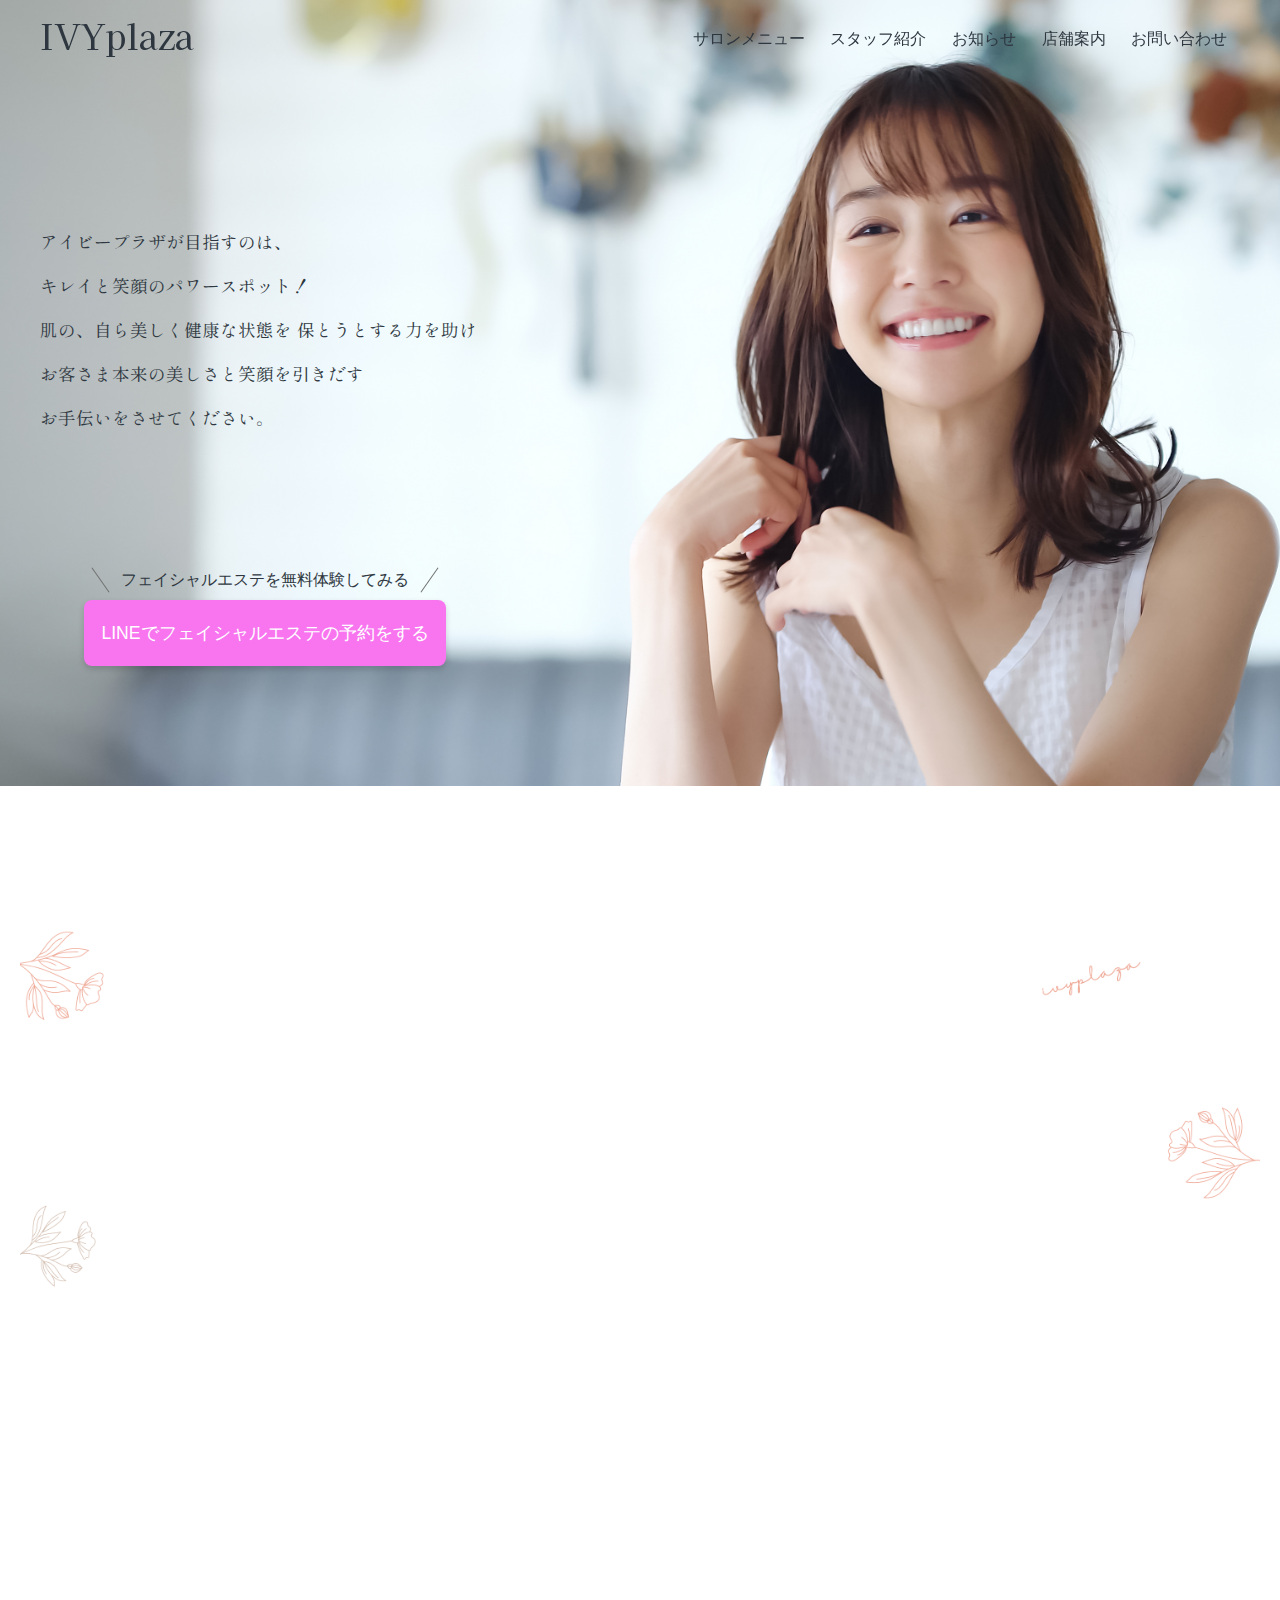
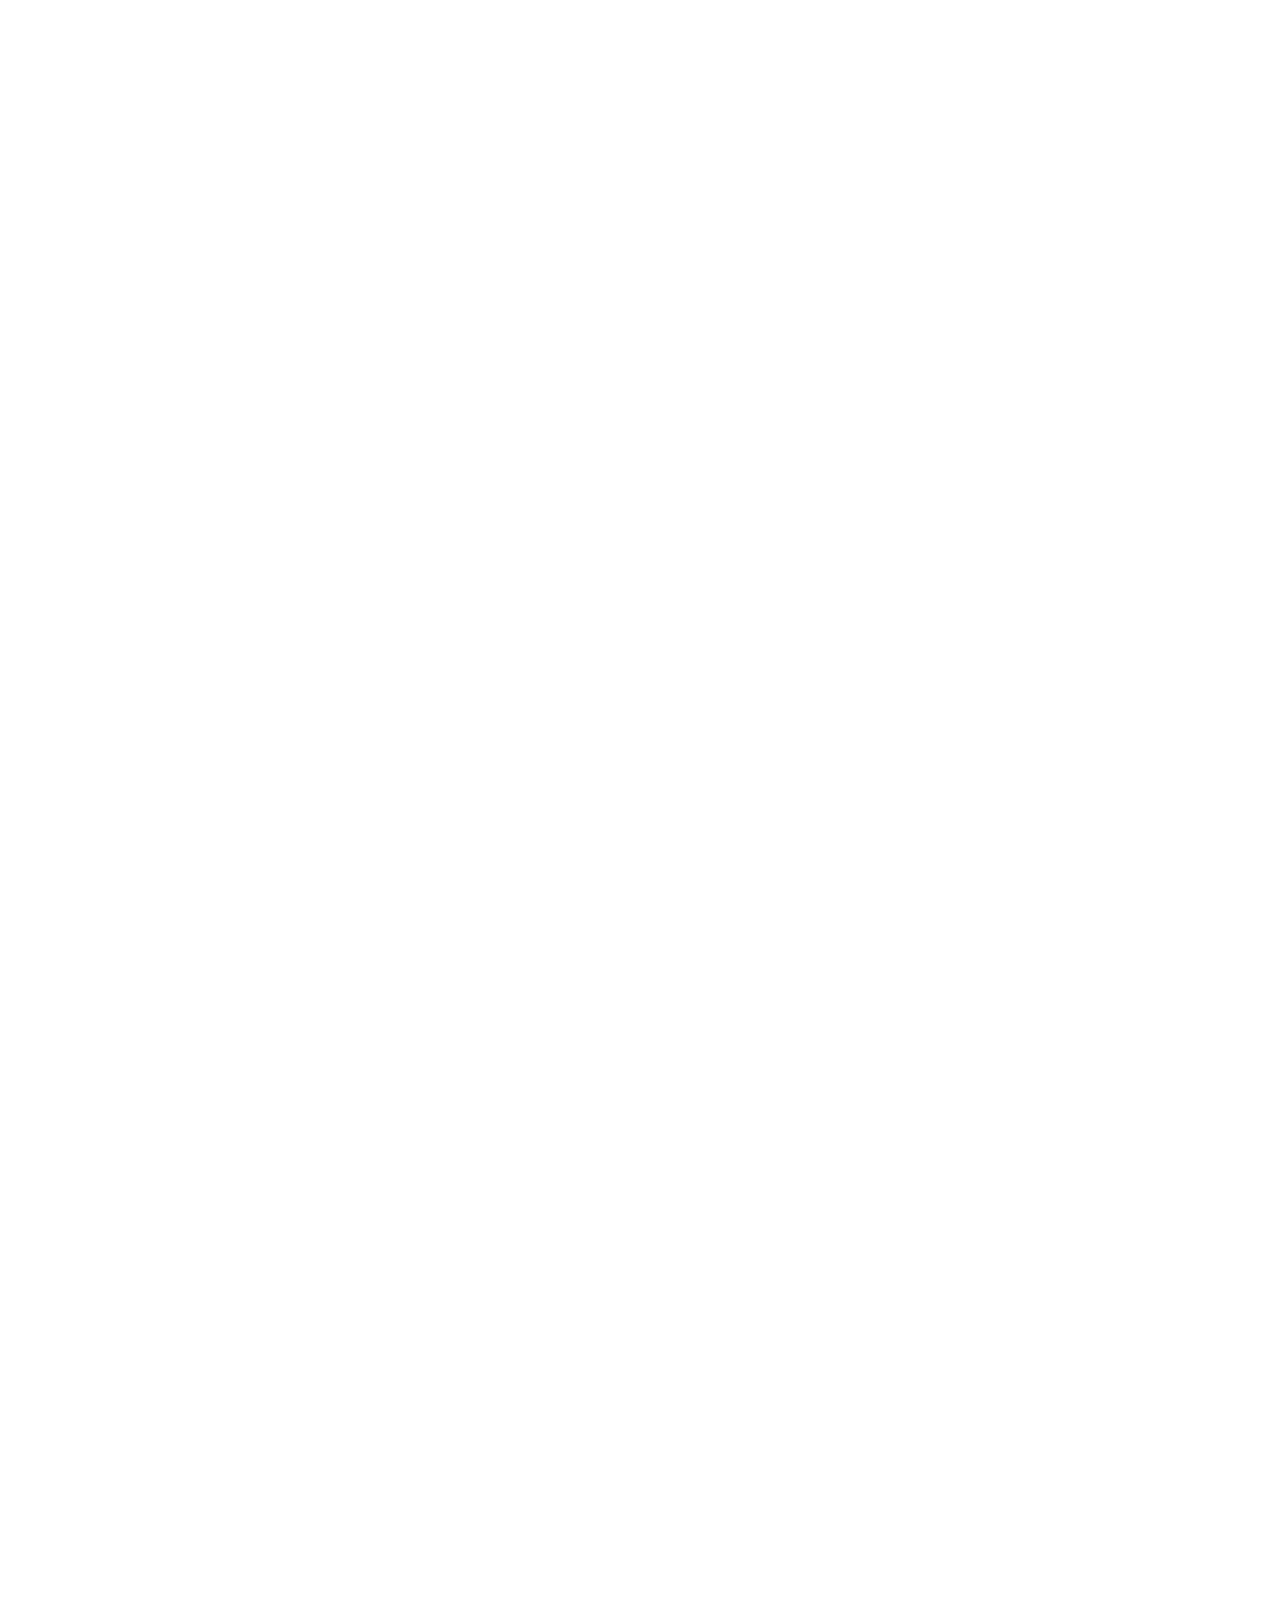
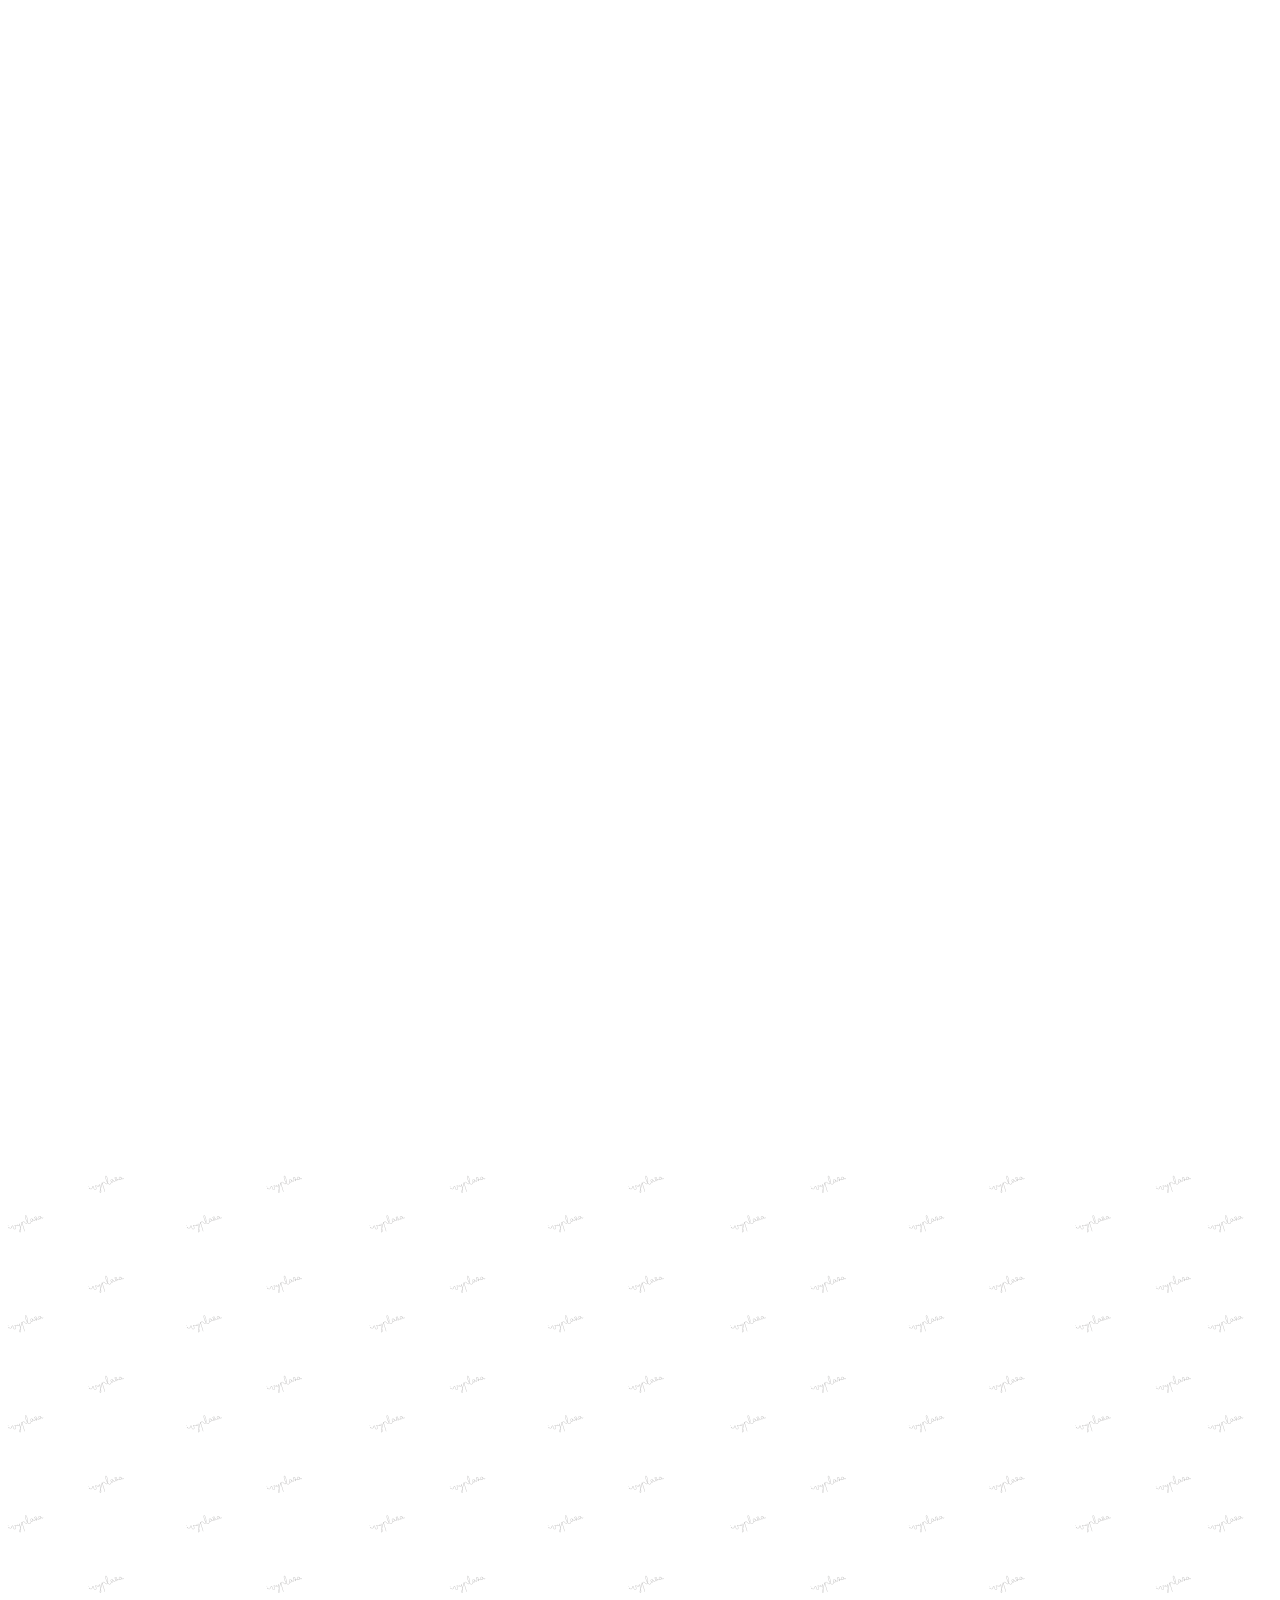
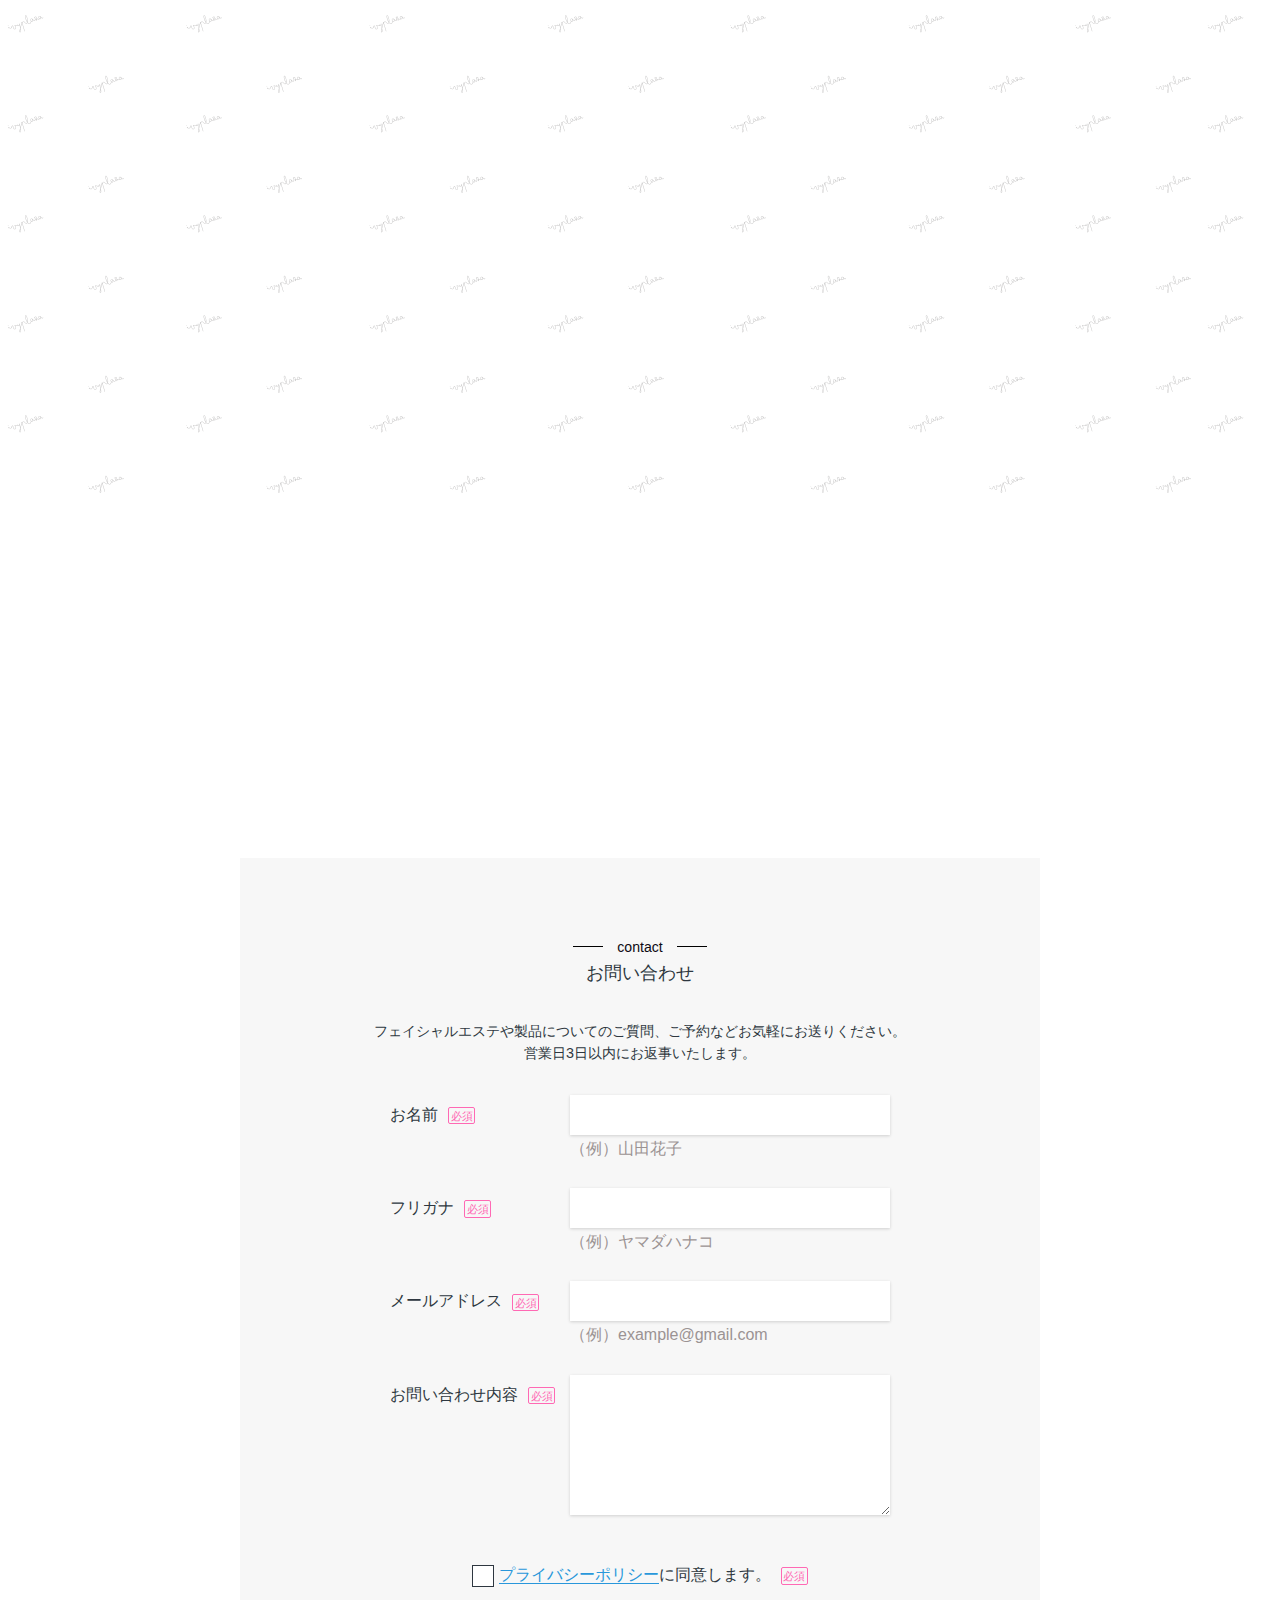
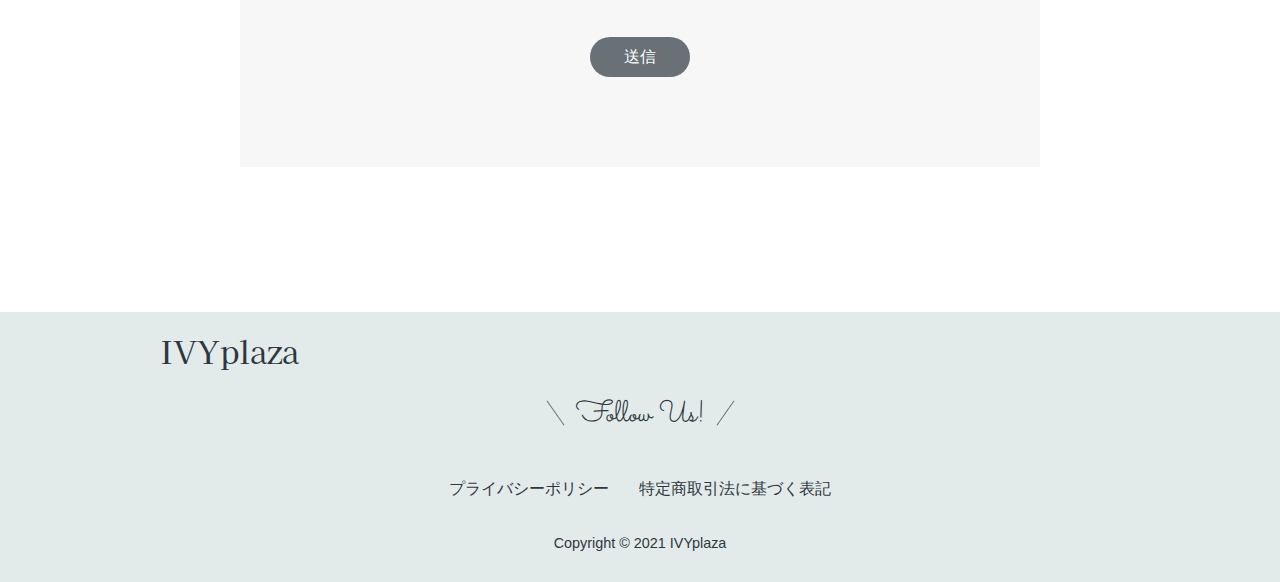
==== commit b9959d62: "細かい調整いろいろ" ====
--- a/index.html
+++ b/index.html
@@ -3,51 +3,56 @@
 <head>
     <meta charset="UTF-8">
     <meta http-equiv="X-UA-Compatible" content="IE=edge">
+    <head prefix="og: http://ogp.me/ns# fb: http://ogp.me/ns/fb# website: http://ogp.me/ns/website#"></head>
+    <meta property="og:title" content="アイビープラザ | フェイシャルエステ・大船渡市のアイビー化粧品取扱いサロン">
+    <meta property="og:type" content="website">
+    <meta property="og:url" content="https://www.ivy-plaza.com">
+    <meta property="og:image" content="https://www.ivy-plaza.com/images/IVYplazaアイキャッチ.png">
+    <meta property="og:site_name" content="アイビープラザ">
+    <meta property="og:description" content="大船渡市周辺にお住まいの女性の皆さま。お肌のくすみは気になりませんか？乾燥やハリ不足を感じてはいませんか？お肌のメンテナンスが必要だと
+    感じたら、アイビープラザのフェイシャルエステにお任せください。">
+    <meta property="og:locale" content="ja_JP">
+    <meta name="twitter:card" content="summary_large_image"/>
+    <meta name="twitter:site" content=""/>
     <meta name="viewport" content="width=device-width, initial-scale=1.0">
-    <title>アイビープラザ | フェイシャルエステ・アイビー化粧品取扱いサロン</title>
+    <meta name="description" content="岩手県大船渡市周辺にお住まいの女性の皆さま。お肌のくすみは気になりませんか？乾燥やハリ不足を感じてはいませんか？お肌のメンテナンスが必要だと
+    感じたら、アイビープラザのフェイシャルエステにお任せください。明るく、透明感のある潤い肌になりますよ♪">
+    <title>アイビープラザ | フェイシャルエステ・大船渡市のアイビー化粧品取扱いサロン</title>
+    <link rel="apple-touch-icon" href="/apple_touch_icon.png">
     <link rel="stylesheet" href="css/destyle.css">
     <link href="https://fonts.googleapis.com/css2?family=Shippori+Mincho&display=swap" rel="stylesheet">
     <link href="https://fonts.googleapis.com/css2?family=Miss+Fajardose&family=Sacramento&display=swap" rel="stylesheet">
     <link href="https://fonts.googleapis.com/css2?family=Kaisei+HarunoUmi&display=swap" rel="stylesheet">
     <link rel="stylesheet" href="https://use.fontawesome.com/releases/v5.15.4/css/all.css" integrity="sha384-DyZ88mC6Up2uqS4h/KRgHuoeGwBcD4Ng9SiP4dIRy0EXTlnuz47vAwmeGwVChigm" crossorigin="anonymous">
-    <!-- drawer.css -->
-    <link rel="stylesheet" href="https://cdnjs.cloudflare.com/ajax/libs/drawer/3.2.2/css/drawer.min.css" media="screen and (max-width:767px)">
-    <!-- jquery & iScroll -->
-    <script src="https://ajax.googleapis.com/ajax/libs/jquery/3.5.1/jquery.min.js"></script>
-    <script src="https://cdnjs.cloudflare.com/ajax/libs/iScroll/5.2.0/iscroll.min.js"></script>
-    <!-- drawer.js -->
-    <script src="https://cdnjs.cloudflare.com/ajax/libs/drawer/3.2.2/js/drawer.min.js"></script>
+  
     <!-- wow -->
-    <script src="/js/wow.min.js"></script>
-    <link rel="stylesheet" href="/css/animate.css">
+    <script src="js/wow.min.js"></script>
+    <link rel="stylesheet" href="css/animate.css">
     <link rel="stylesheet" href="css/style.css">
     <link rel="shortcut icon" href="images/favicon.ico">
-    <script src="/js/script.js"></script>
+    <script src="js/jquery-3.6.0.min.js"></script>
+    <script src="js/script.js"></script>
 </head>
-<body class="drawer drawer--right">
+<body>
     <header id="js-header" class="header">
-        <div class="header-container inner">
-            <a href="#"><h1 class="header-logo">IVYplaza</h1></a>
-            <button type="button" class="drawer-toggle drawer-hamburger">
-              <span class="sr-only">toggle navigation</span>
-              <span class="drawer-hamburger-icon"></span>
-            </button>
-            <nav class="drawer-nav header-nav">
-              <ul class="drawer-menu header-nav-items">
-                <li class="header-nav-item">
-                  <a class="header-nav-item-link" href="#menu">サロンメニュー</a></li>
-                <li class="header-nav-item">
-                  <a class="header-nav-item-link" href="#staff">スタッフ紹介</a></li>
-                <li class="header-nav-item">
-                  <a class="header-nav-item-link" href="#news">お知らせ</a></li>
-                <li class="header-nav-item">
-                  <a class="header-nav-item-link" href="#info">店舗案内</a></li>
-                <li class="header-nav-item">
-                  <a class="header-nav-item-link" href="#contact">お問い合わせ</a></li>
-              </ul>
-            </nav>
+        <div class="header-container">
+        <nav>
+          <div class="drawer">
+            <h1 class="header-logo"><a href="#">IVYplaza</a></h1>
+            <div class="navbtn"></div>
+          </div>
+          <div class="nav-menu">
+            <ul>
+            <li><a href="#menu">サロンメニュー</a></li>
+            <li><a href="#staff">スタッフ紹介</a></li>
+            <li><a href="#news">お知らせ</a></li>
+            <li><a href="#info">店舗案内</a></li>
+            <li><a href="#contact">お問い合わせ</a></li>
+            </ul>
+          </div>
+        </nav>
         </div>
-      </header>
+    </header>
     <div class="hero">
         <div class="hero-container inner">
             <div class="hero-message">
@@ -55,14 +60,14 @@
                     アイビープラザが目指すのは、<span>キレイと笑顔のパワースポット！</span>
                     <span>肌の、自ら美しく健康な状態を</span>
                     <span>保とうとする力を助け</span>
-                    <span>お客さま本来の美しさと笑顔を引きだす</span>
+                    <span>お客さま本来の美しさと</span><span>笑顔を引きだす</span>
                     <span>お手伝いをさせてください。</span>
                 </p>
                 <div class="hero-cta">
                     <p class="cta-message">
-                        フェイシャルエステを無料体験してみる
+                        フェイシャルエステを<br class="is-sm">無料体験してみる
                     </p>
-                    <button class="cta-btn"><a href="https://lin.ee/2cmhxqn">LINEでフェイシャルエステの予約をする</a></button>
+                    <button class="cta-btn"><a href="https://lin.ee/2cmhxqn" target="_blank">LINEでフェイシャルエステの予約をする</a></button>
                 </div>
             </div><!-- /.hero-message -->
         </div><!-- .hero-container -->
@@ -131,9 +136,9 @@
                 </ul>
                 <div class="section-cta wow fadeInUp">
                     <p class="cta-message">
-                        フェイシャルエステを無料体験してみる
+                        フェイシャルエステを<br class="is-sm">無料体験してみる
                     </p>
-                    <button class="cta-btn"><a href="https://lin.ee/2cmhxqn">LINEでフェイシャルエステの予約をする</a></button>
+                    <button class="cta-btn"><a href="https://lin.ee/2cmhxqn" target="_blank">LINEでフェイシャルエステの予約をする</a></button>
                 </div>
                 <div class="common-link">
                     <a href="https://www.ivy.co.jp/products/" target="_blank"><i class="fas fa-external-link-alt"></i>取扱い製品の詳細情報はこちら</a>
@@ -259,7 +264,7 @@
                 </section>
                 <div class="section-cta wow fadeInUp">
                     <p class="cta-message">
-                        フェイシャルエステを無料体験してみる
+                        フェイシャルエステを<br class="is-sm">無料体験してみる
                     </p>
                     <button class="cta-btn is-click"><a href="https://lin.ee/2cmhxqn">LINEでフェイシャルエステの予約をする</a></button>
                 </div>
--- a/css/style.css
+++ b/css/style.css
@@ -26,6 +26,7 @@
 
 .inner {
   max-width: 1240px;
+  width: 100%;
   margin: 0 auto;
 }
 
@@ -48,7 +49,7 @@
 }
 
 .cta-btn {
-  width: 100%;
+  max-width: 100%;
   background: #F875EF;
   text-align: center;
   border-radius: 8px;
@@ -84,6 +85,13 @@
   line-height: 2.5;
 }
 
+@media (max-width: 767px) {
+  .cta-message {
+    line-height: 1.58;
+    margin-bottom: 10px;
+  }
+}
+
 .section-title {
   font-size: 1.1rem;
   line-height: 2;
@@ -117,16 +125,6 @@
 
 .header-container {
   height: 70px;
-  display: -webkit-box;
-  display: -ms-flexbox;
-  display: flex;
-  -webkit-box-orient: horizontal;
-  -webkit-box-direction: normal;
-      -ms-flex-direction: row;
-          flex-direction: row;
-  -webkit-box-align: center;
-      -ms-flex-align: center;
-          align-items: center;
 }
 
 .header-logo {
@@ -141,98 +139,114 @@
   opacity: .7;
 }
 
-.header-nav {
-  margin-left: auto;
-}
-
-.header-nav-items {
-  display: -webkit-box;
-  display: -ms-flexbox;
-  display: flex;
-  -webkit-box-orient: horizontal;
-  -webkit-box-direction: normal;
-      -ms-flex-direction: row;
-          flex-direction: row;
-}
-
-.header-nav-items :last-child {
-  margin-right: 0;
-}
-
-@media (max-width: 767px) {
-  .header-nav-items {
-    -webkit-box-orient: vertical;
+@media (max-width: 767px) {
+  nav {
+    width: 100%;
+    height: 70px;
+    position: relative;
+    background: transparent;
+  }
+  .drawer {
+    display: -webkit-box;
+    display: -ms-flexbox;
+    display: flex;
+    -webkit-box-orient: horizontal;
     -webkit-box-direction: normal;
-        -ms-flex-direction: column;
-            flex-direction: column;
-    text-align: right;
-    padding-top: 70px;
-  }
-}
-
-.header-nav-item {
-  margin-right: 30px;
-}
-
-@media (max-width: 767px) {
-  .header-nav-item {
-    margin-right: 0;
-    padding-right: 30px;
-  }
-  .header-nav-item + .header-nav-item {
-    margin-top: 50px;
-  }
-}
-
-.header-nav-item-link {
-  color: #2E3740;
-  font-size: 0.9rem;
-  display: block;
-  line-height: 60px;
-  opacity: .7;
-  position: relative;
-  -webkit-transition: all .2s;
-  transition: all .2s;
-}
-
-.header-nav-item-link:hover {
-  opacity: 1;
-}
-
-.header-nav-item-link:hover::before {
-  content: "";
-  width: 5px;
-  height: 5px;
-  border-radius: 50%;
-  background: #f6b7aa;
-  position: absolute;
-  top: 50%;
-  left: -8px;
-  -webkit-transform: translateY(-50%);
-          transform: translateY(-50%);
-}
-
-.header-nav-item-link:hover::after {
-  content: "";
-  width: 5px;
-  height: 5px;
-  border-radius: 50%;
-  background: #f6b7aa;
-  position: absolute;
-  top: 50%;
-  right: -8px;
-  -webkit-transform: translateY(-50%);
-          transform: translateY(-50%);
-}
-
-@media (max-width: 767px) {
-  .header-nav-item-link {
-    font-size: 1.1rem;
-  }
-}
-
-.drawer--right .header .drawer-hamburger {
-  right: 3px;
+        -ms-flex-direction: row;
+            flex-direction: row;
+    -webkit-box-align: center;
+        -ms-flex-align: center;
+            align-items: center;
+    -webkit-box-pack: justify;
+        -ms-flex-pack: justify;
+            justify-content: space-between;
+    height: 70px;
+    padding: 0 4%;
+  }
+  .navbtn {
+    z-index: 9999;
+    display: block;
+    width: 70px;
+    height: 70px;
+    background-image: url(../images/open.svg);
+    background-repeat: no-repeat;
+    background-position: center right;
+  }
+  .navbtn.close {
+    background-image: url(../images/close.svg);
+  }
+  .nav-menu {
+    background: #fff;
+    -webkit-transform: translateX(-100%);
+    transform: translateX(-100%);
+    -webkit-transition: ease .5s;
+    transition: ease .5s;
+    z-index: 1000;
+  }
+  .nav-menu ul li {
+    padding: 1.3em;
+    border-bottom: 1px solid #CCC;
+  }
+  .nav-menu.open {
+    -webkit-transform: translateX(0);
+    transform: translateX(0);
+    overflow-y: auto;
+    -webkit-overflow-scrolling: touch;
+  }
+}
+
+@media screen and (min-width: 720px) {
+  nav {
+    max-width: 1240px;
+    width: 100%;
+    margin: 0 auto;
+    padding: 0 20px;
+    display: -webkit-box;
+    display: -ms-flexbox;
+    display: flex;
+    -webkit-box-orient: horizontal;
+    -webkit-box-direction: normal;
+        -ms-flex-direction: row;
+            flex-direction: row;
+    -webkit-box-align: center;
+        -ms-flex-align: center;
+            align-items: center;
+  }
+  .navbtn {
+    display: none;
+  }
+  .nav-menu {
+    width: 100%;
+    -webkit-transform: translateX(0);
+    transform: translateX(0);
+    background: transparent;
+  }
+  .nav-menu ul {
+    height: 70px;
+    display: -webkit-box;
+    display: -ms-flexbox;
+    display: flex;
+    -ms-flex-wrap: wrap;
+        flex-wrap: wrap;
+    -webkit-box-pack: end;
+        -ms-flex-pack: end;
+            justify-content: flex-end;
+    -webkit-box-align: center;
+        -ms-flex-align: center;
+            align-items: center;
+  }
+  .nav-menu ul li {
+    border-bottom: none;
+  }
+  .nav-menu ul li a {
+    display: block;
+    padding: .8em .8em .3em .8em;
+    -webkit-transition: color .2s;
+    transition: color .2s;
+  }
+  .nav-menu ul li a:hover {
+    color: #3EA1D1;
+  }
 }
 
 /*
@@ -255,7 +269,7 @@
 }
 
 .hero-container {
-  padding-top: 140px;
+  padding-top: 120px;
 }
 
 .hero-message {
@@ -426,8 +440,8 @@
 
 .about-image {
   -webkit-box-flex: 0;
-      -ms-flex: 0 0 323px;
-          flex: 0 0 323px;
+      -ms-flex: 0 0 318px;
+          flex: 0 0 318px;
 }
 
 .about-message {
@@ -488,6 +502,7 @@
 .menu-lists {
   margin: 60px auto 0;
   max-width: 1100px;
+  width: 100%;
 }
 
 .menu-list {
@@ -536,6 +551,7 @@
   padding: .3em;
   background: #d0bcaf;
   width: 130px;
+  max-width: 100%;
   color: #fff;
   border-radius: 30px;
 }
@@ -889,6 +905,7 @@
 
 .link-wrap > .common-link {
   width: 300px;
+  max-width: 100%;
   background: #fff;
   -webkit-box-shadow: 0 3px 6px rgba(0, 0, 0, 0.16);
           box-shadow: 0 3px 6px rgba(0, 0, 0, 0.16);
@@ -1000,7 +1017,7 @@
 @media (max-width: 767px) {
   .info-text {
     margin: 30px auto;
-    padding: 0 20px;
+    padding: 0;
   }
   .info-text p {
     text-align: center;
@@ -1010,6 +1027,7 @@
 .table {
   margin-top: 20px;
   width: 400px;
+  max-width: 100%;
 }
 
 @media (max-width: 767px) {
@@ -1216,6 +1234,7 @@
 
 .contact-container {
   max-width: 800px;
+  width: 100%;
   text-align: center;
   background: #F7F7F7;
   padding: 80px 40px 90px 40px;
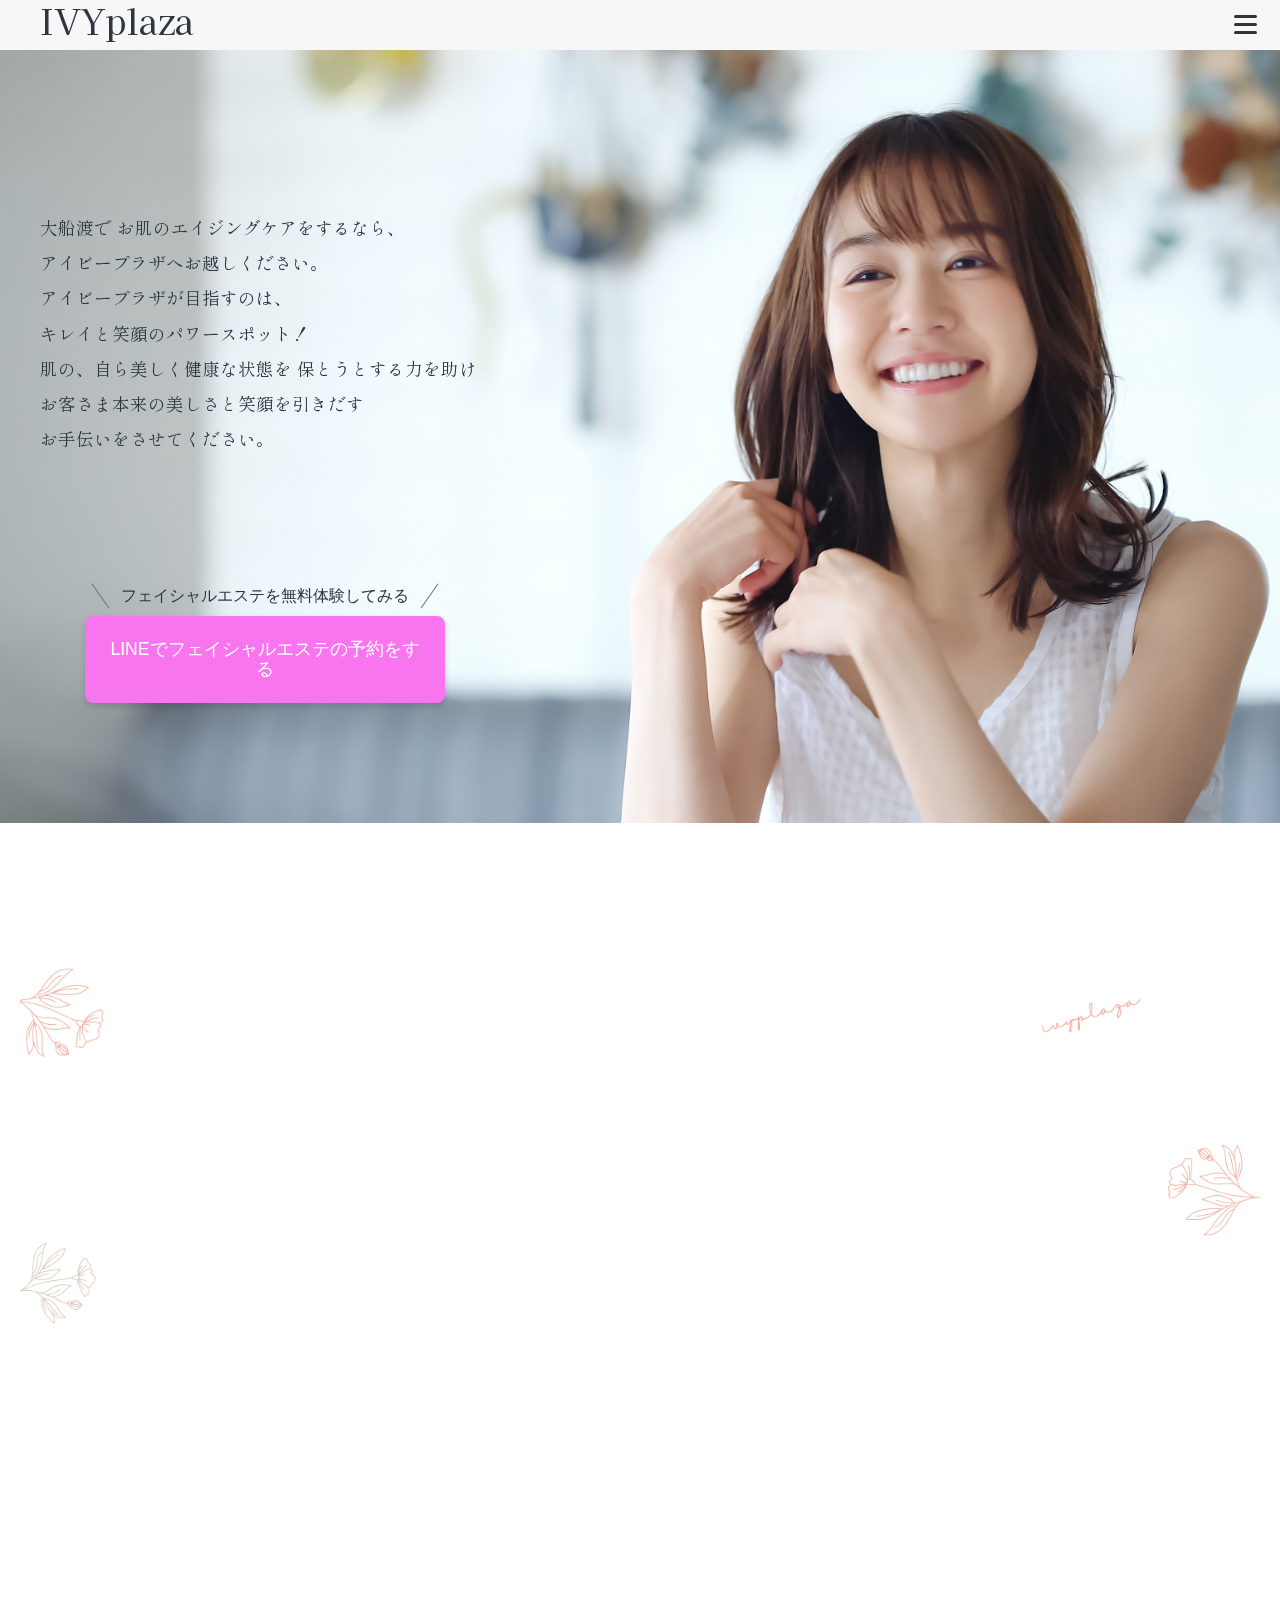
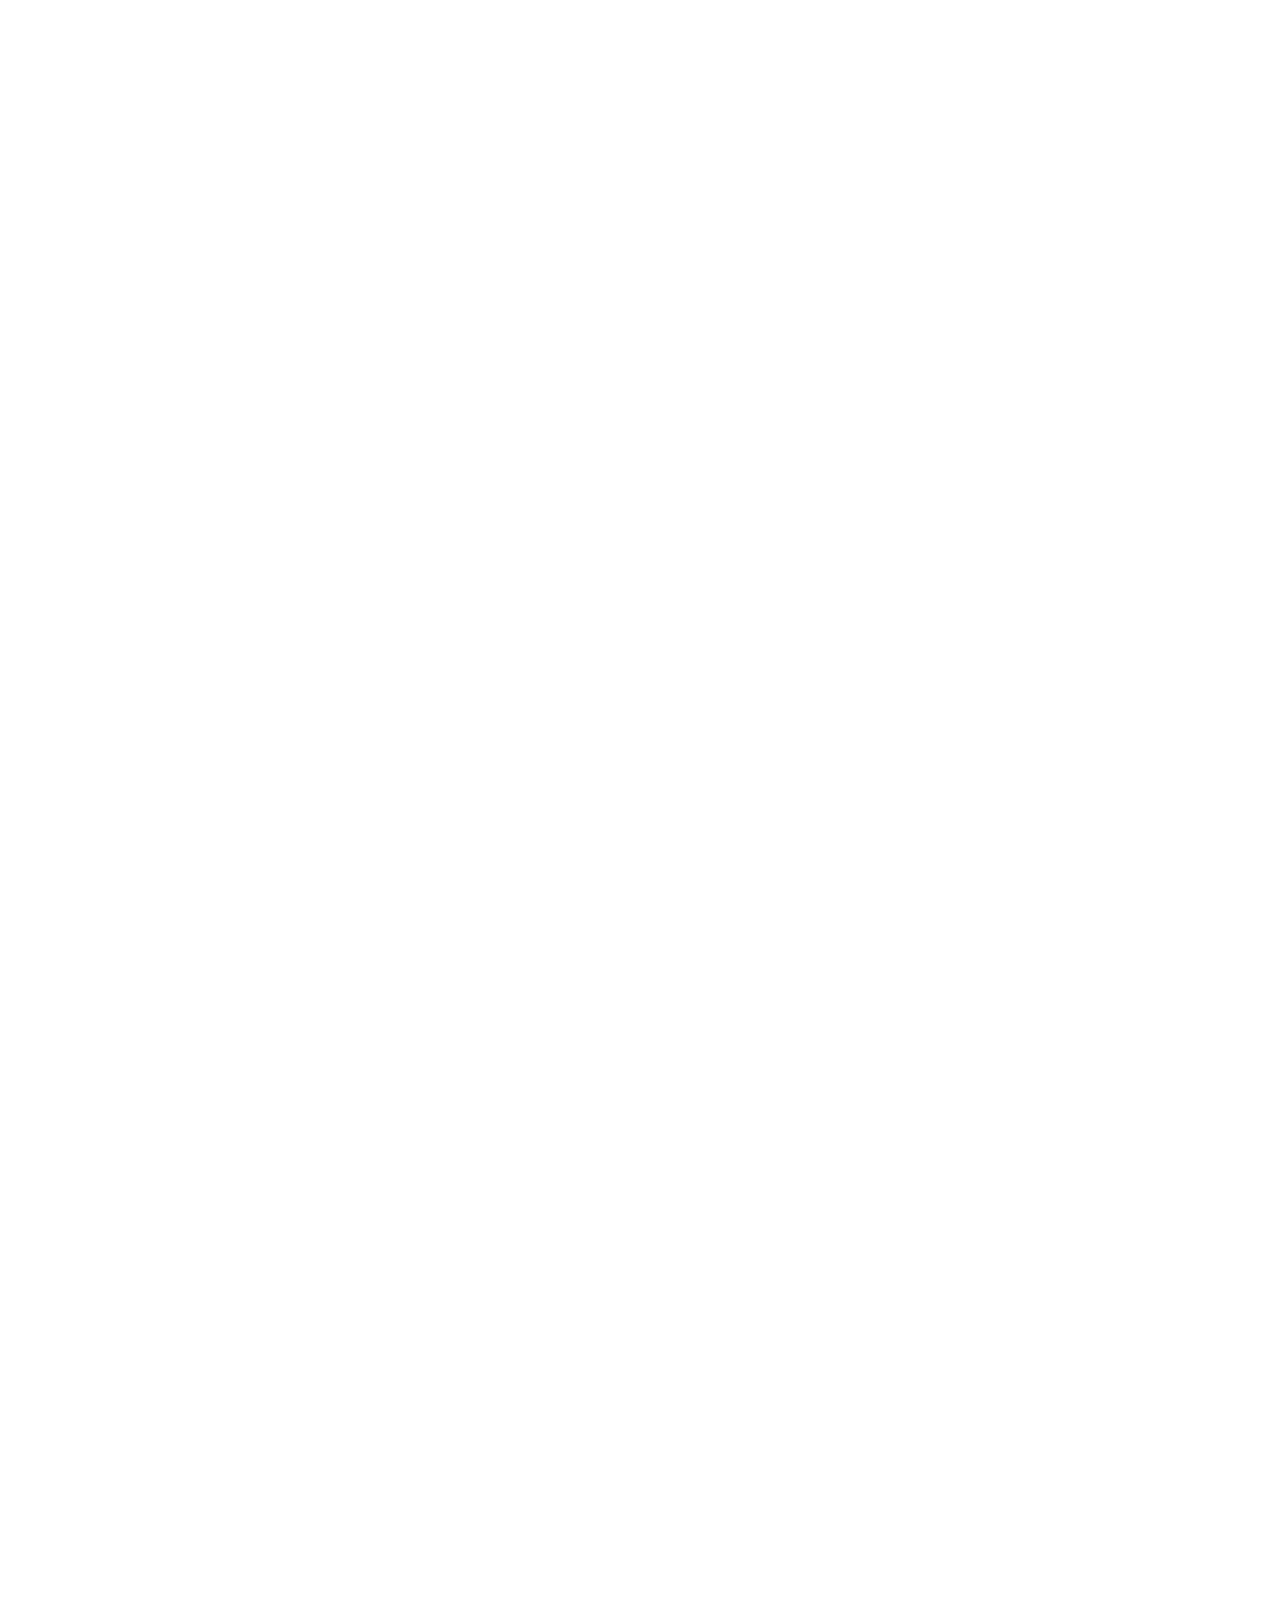
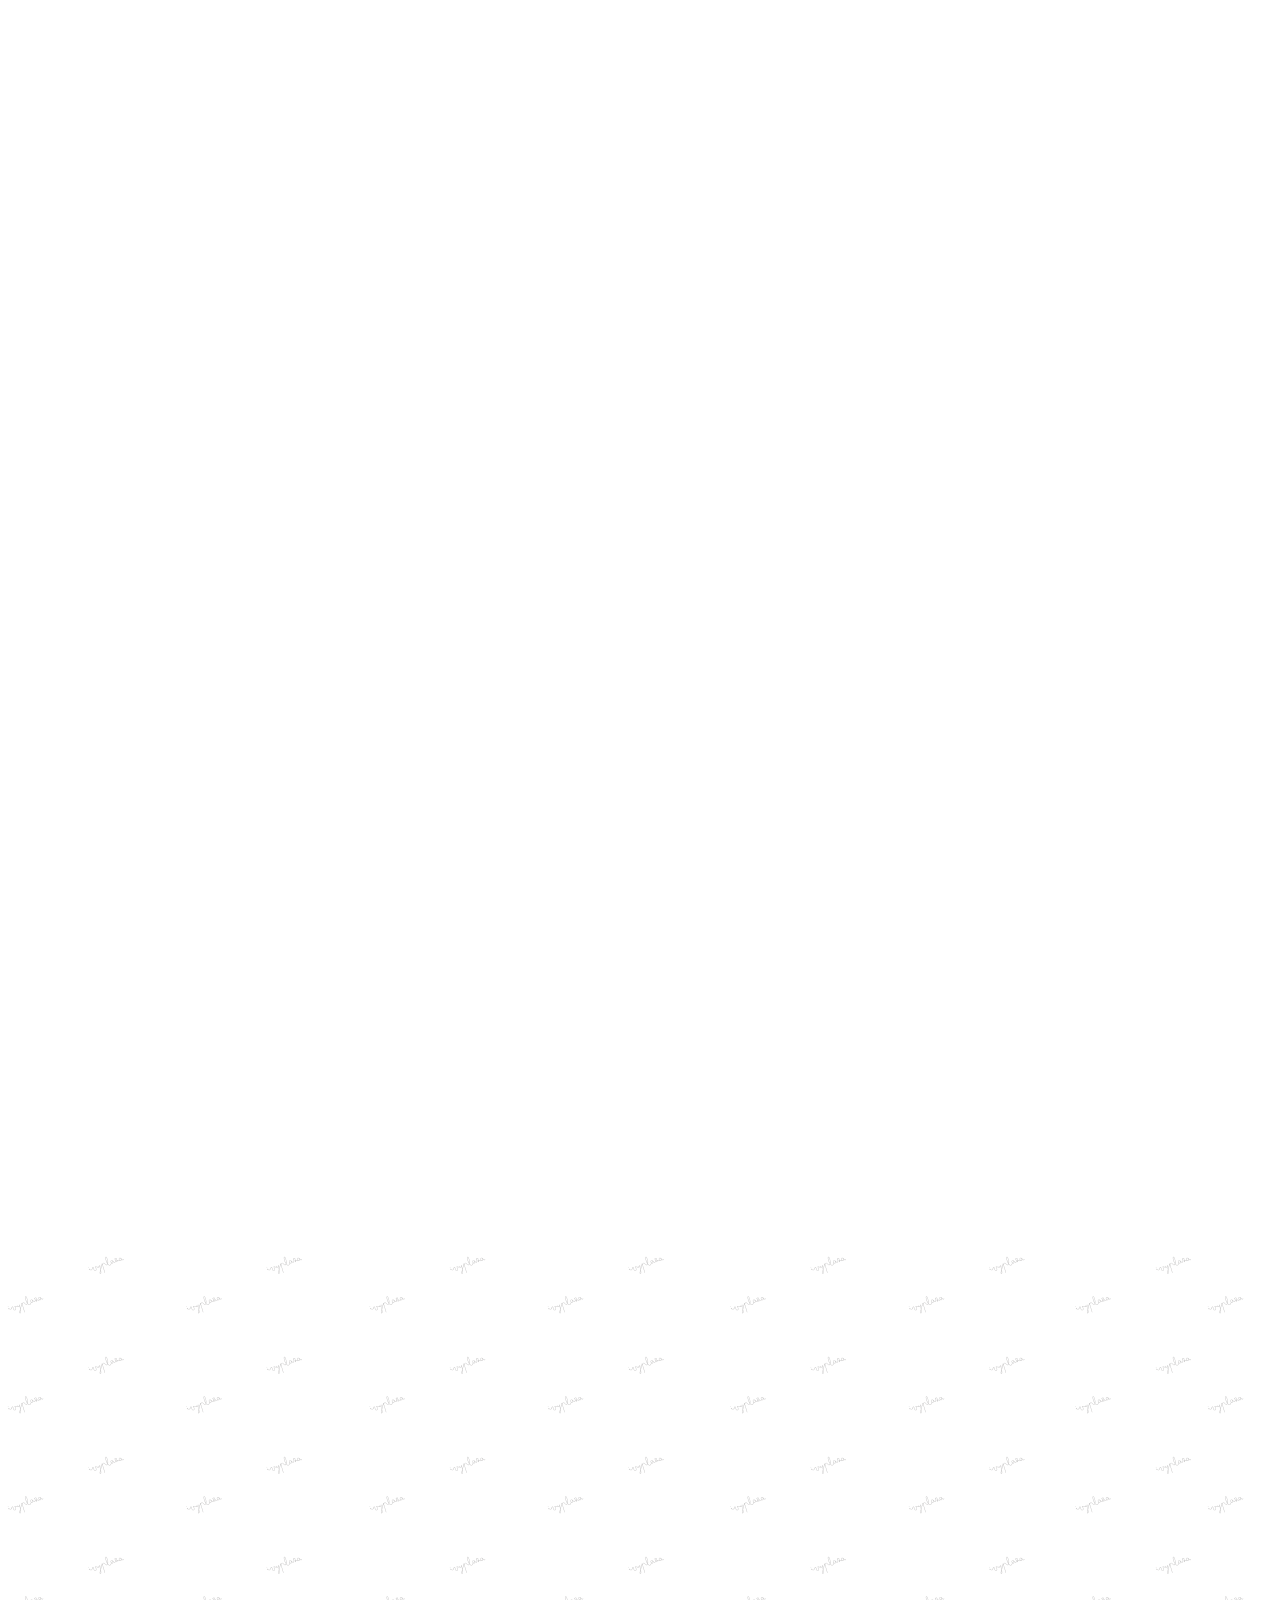
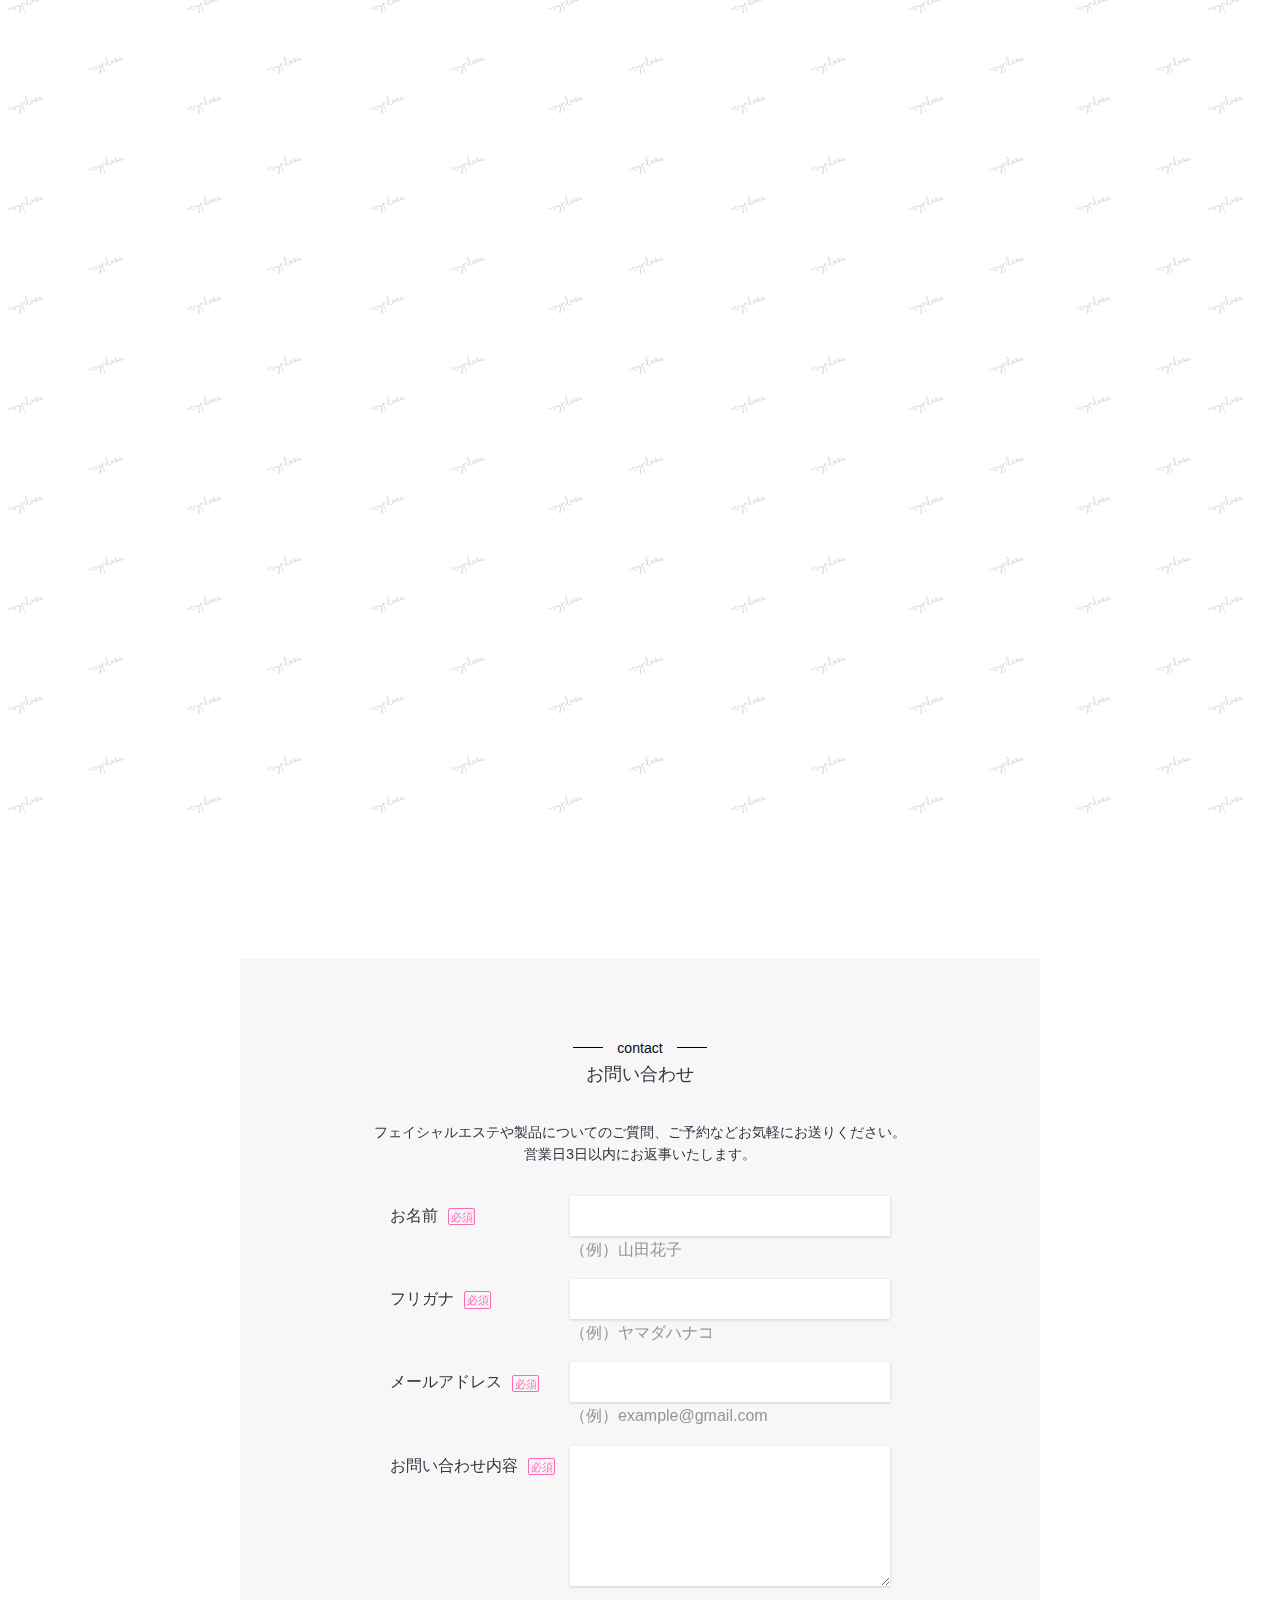
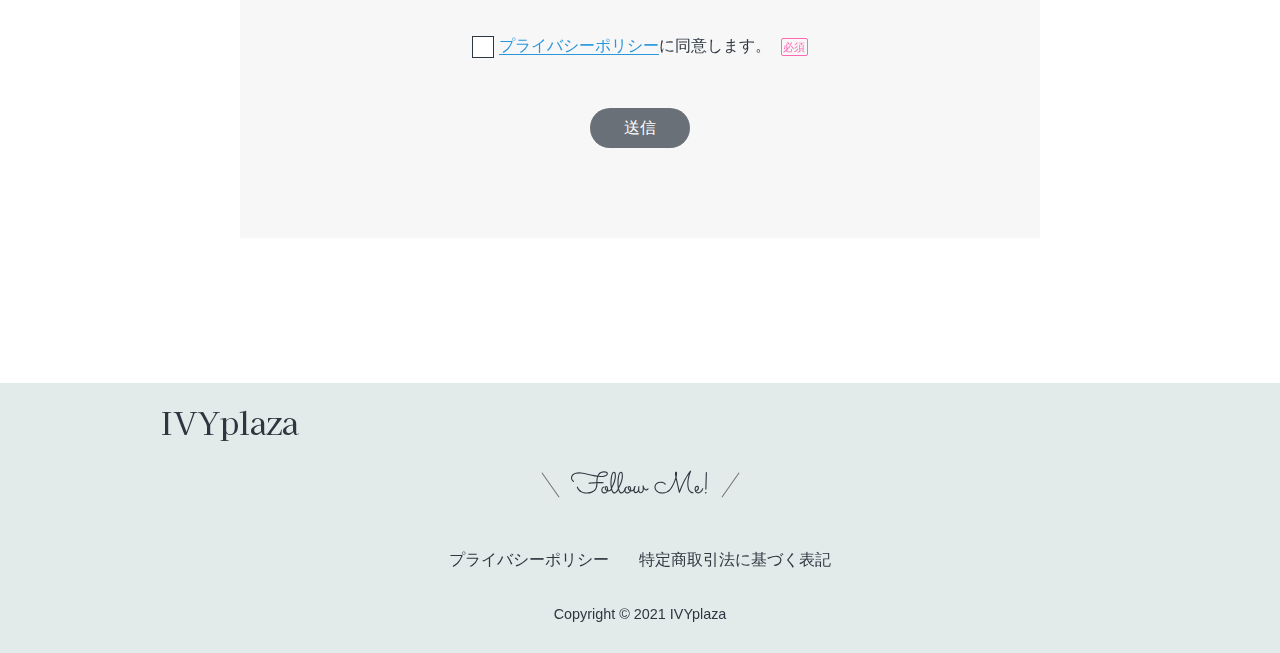
==== commit 6ce2deb0: "表示崩れなど修正" ====
--- a/index.html
+++ b/index.html
@@ -3,17 +3,6 @@
 <head>
     <meta charset="UTF-8">
     <meta http-equiv="X-UA-Compatible" content="IE=edge">
-    <head prefix="og: http://ogp.me/ns# fb: http://ogp.me/ns/fb# website: http://ogp.me/ns/website#"></head>
-    <meta property="og:title" content="アイビープラザ | フェイシャルエステ・大船渡市のアイビー化粧品取扱いサロン">
-    <meta property="og:type" content="website">
-    <meta property="og:url" content="https://www.ivy-plaza.com">
-    <meta property="og:image" content="https://www.ivy-plaza.com/images/IVYplazaアイキャッチ.png">
-    <meta property="og:site_name" content="アイビープラザ">
-    <meta property="og:description" content="大船渡市周辺にお住まいの女性の皆さま。お肌のくすみは気になりませんか？乾燥やハリ不足を感じてはいませんか？お肌のメンテナンスが必要だと
-    感じたら、アイビープラザのフェイシャルエステにお任せください。">
-    <meta property="og:locale" content="ja_JP">
-    <meta name="twitter:card" content="summary_large_image"/>
-    <meta name="twitter:site" content=""/>
     <meta name="viewport" content="width=device-width, initial-scale=1.0">
     <meta name="description" content="岩手県大船渡市周辺にお住まいの女性の皆さま。お肌のくすみは気になりませんか？乾燥やハリ不足を感じてはいませんか？お肌のメンテナンスが必要だと
     感じたら、アイビープラザのフェイシャルエステにお任せください。明るく、透明感のある潤い肌になりますよ♪">
@@ -24,330 +13,324 @@
     <link href="https://fonts.googleapis.com/css2?family=Miss+Fajardose&family=Sacramento&display=swap" rel="stylesheet">
     <link href="https://fonts.googleapis.com/css2?family=Kaisei+HarunoUmi&display=swap" rel="stylesheet">
     <link rel="stylesheet" href="https://use.fontawesome.com/releases/v5.15.4/css/all.css" integrity="sha384-DyZ88mC6Up2uqS4h/KRgHuoeGwBcD4Ng9SiP4dIRy0EXTlnuz47vAwmeGwVChigm" crossorigin="anonymous">
-  
-    <!-- wow -->
-    <script src="js/wow.min.js"></script>
     <link rel="stylesheet" href="css/animate.css">
     <link rel="stylesheet" href="css/style.css">
     <link rel="shortcut icon" href="images/favicon.ico">
-    <script src="js/jquery-3.6.0.min.js"></script>
-    <script src="js/script.js"></script>
+
 </head>
-<body>
-    <header id="js-header" class="header">
-        <div class="header-container">
-        <nav>
-          <div class="drawer">
-            <h1 class="header-logo"><a href="#">IVYplaza</a></h1>
-            <div class="navbtn"></div>
-          </div>
-          <div class="nav-menu">
-            <ul>
+<body class="js-body">
+        <header id="header" class="header">
+            <div class="header-inner inner">
+                <h1 class="header-ttl">IVYplaza</h1>
+            </div>
+        </header><!-- /.header -->
+        <div class="openbtn1">
+            <span></span><span></span><span></span>
+        </div>
+    <nav id="g-nav">
+    <div id="g-nav-list">
+        <ul id="js-nav">
             <li><a href="#menu">サロンメニュー</a></li>
             <li><a href="#staff">スタッフ紹介</a></li>
             <li><a href="#news">お知らせ</a></li>
             <li><a href="#info">店舗案内</a></li>
             <li><a href="#contact">お問い合わせ</a></li>
-            </ul>
-          </div>
-        </nav>
-        </div>
-    </header>
-    <div class="hero">
-        <div class="hero-container inner">
-            <div class="hero-message">
-                <p>
-                    アイビープラザが目指すのは、<span>キレイと笑顔のパワースポット！</span>
-                    <span>肌の、自ら美しく健康な状態を</span>
-                    <span>保とうとする力を助け</span>
-                    <span>お客さま本来の美しさと</span><span>笑顔を引きだす</span>
-                    <span>お手伝いをさせてください。</span>
-                </p>
-                <div class="hero-cta">
-                    <p class="cta-message">
-                        フェイシャルエステを<br class="is-sm">無料体験してみる
-                    </p>
-                    <button class="cta-btn"><a href="https://lin.ee/2cmhxqn" target="_blank">LINEでフェイシャルエステの予約をする</a></button>
-                </div>
-            </div><!-- /.hero-message -->
-        </div><!-- .hero-container -->
-    </div><!-- /.hero -->
-    <div class="main">
+        </ul>
+    </div>
+    </nav>
+        
+        <div class="main">
+            <div class="hero">
+                <div class="hero-container inner">
+                    <div class="hero-message">
+                        <p class="hero-message-txt">
+                            <span>大船渡で</span>
+                            <span>お肌のエイジングケアをするなら、</span>
+                            <span>アイビープラザへお越しください。</span>
+                            <span>アイビープラザが目指すのは、</span>
+                            <span>キレイと笑顔のパワースポット！</span>
+                            <span>肌の、自ら美しく健康な状態を</span>
+                            <span>保とうとする力を助け</span>
+                            <span>お客さま本来の美しさと</span><span>笑顔を引きだす</span>
+                            <span>お手伝いをさせてください。</span>
+                        </p>
+                    <div class="hero-cta">
+                        <p class="cta-message">
+                            フェイシャルエステを<br class="is-sm">無料体験してみる
+                        </p>
+                        <div class="cta-btn"><a href="https://lin.ee/2cmhxqn" target="_blank">LINEでフェイシャルエステの予約をする</a></div>
+                    </div>
+                </div><!-- /.hero-message -->
+            </div><!-- .hero-container -->
+        </div><!-- /.hero -->
         <section class="about">
             <div class="about-container inner">
                 <h2 class="wow fadeInUp">アイビープラザの<br class="is-sm">フェイシャルエステについて</h2>
                 <div class="about-contents wow fadeInUp">
                     <div class="about-image"><img src="images/about.png" alt=""></div>
                     <div class="about-message">
-                        <p>　アイビープラザのフェイシャルエステは、アイビー化粧品をご愛用いただいて
-                            いるお客さま（アイビーメイツ）のアフターフォローとして始まりました。
+                        <p>　アイビープラザのフェイシャルエステは、アイビー化粧品をご愛用いただいているお客さま（アイビーメイツ）のアフターフォローとして始まりました。
                             お客さまの肌状態を見せていただいたり、お手入れ方法をアドバイスさせていただいたり。
                             売って終わり、ではなく、ずっとお客様のお肌のパートナーとしてお手伝いしたいのです。
                             ぜひ、月に1度お手入れにいらしてください。<br>
-                            　もちろん、製品をお使いでないお客さまのご利用も大歓迎です。フェイシャルエステをして
-                            みたい。お肌に悩みがある。製品を試してみたい。など、お気軽にご相談いただけたら嬉しい
-                            です。</p>
-                    </div><!-- /.about-message -->
+                            もちろん、製品をお使いでないお客さまのご利用も大歓迎です。フェイシャルエステをしてみたい。お肌に悩みがある。製品を試してみたい。など、お気軽にご相談いただけたら嬉しいです。</p>
+                        </div><!-- /.about-message -->
+                    </div>
                 </div>
-            </div>
-        </section><!-- /.about -->
-        <section id="menu" class="menu">
-            <div class="menu-container inner wow fadeInUp">
-                <h2><span>salon-menu</span></h2>
-                <p class="section-title">サロンメニュー</p>
-                <ul class="menu-lists">
-                    <li class="menu-list"> 
-                        <div class="menu-list-head">
-                            <img src="images/menu1.jpg" alt="">
-                            <p class="menu-tag">フェイシャルエステ</p>
+            </section><!-- /.about -->
+            <section id="menu" class="menu">
+                <div class="menu-container inner wow fadeInUp">
+                    <h2><span>salon-menu</span></h2>
+                    <p class="section-title">サロンメニュー</p>
+                    <ul class="menu-lists">
+                        <li class="menu-list"> 
+                            <div class="menu-list-head">
+                                <img src="images/menu1.jpg" alt="">
+                                <p class="menu-tag">フェイシャルエステ</p>
+                            </div>
+                            <div class="menu-list-body">
+                                <p class="menu-list-title">■肌色トーンアップ美白コース<br class="is-sm">（約90分）4,000円  / アイビーメイツ 2,500円</p>
+                                <p class="menu-list-text">肌色がワントーン明るくなり、なめらかで透明感のあるお肌に。<br>
+                                    -施術内容-<br>
+                                    フェイシャルマッサージ、超音波美容器、ホワイトニングクレイパック、スキンケア、メイク（ご希望に応じて）
+                                </div>
+                            </li>
+                            <li class="menu-list">
+                                <div class="menu-list-head">
+                                    <img src="images/menu2.jpg" alt="">
+                                    <p class="menu-tag">フェイシャルエステ</p>
+                            </div>
+                            <div class="menu-list-body">
+                                <p class="menu-list-title">■ハリ潤いチャージコース<br class="is-sm">（約100分）5,000円  / アイビーメイツ 3,000円</p>
+                                <p class="menu-list-text">ハリ不足と乾燥を感じたら、美容成分たっぷり配合のモイストシートパックでうるおいチャージ。<br>
+                                    -施術内容-<br>
+                                    フェイシャルマッサージ、超音波美容器、モイストシートパック、スキンケア、メイク（ご希望に応じて）
+                                </div>
+                            </li>
+                            <li class="menu-list">
+                                <div class="menu-list-head">
+                                    <img src="images/menu3.jpg" alt="">
+                                    <p class="menu-tag">肌カウンセリング</p>
+                                </div>
+                                <div class="menu-list-body">
+                                    <p class="menu-list-title">■肌カウンセリング<br class="is-sm">（約40分～60分）無料</p>
+                                    <p class="menu-list-text">
+                                        -内容-<br>
+                                        アイビービューティーチャートによるカウンセリング、必要に応じてマイクロスコープによる肌診断。<br>
+                                        当店で初めてフェイシャルエステをされる方は、先にカウンセリングをさせていただいております。
+                                    </div>
+                                </li>
+                            </ul>
+                            <div class="section-cta wow fadeInUp">
+                                <p class="cta-message">
+                                    フェイシャルエステを<br class="is-sm">無料体験してみる
+                                </p>
+                                <div class="cta-btn"><a href="https://lin.ee/2cmhxqn" target="_blank">LINEでフェイシャルエステの予約をする</a></div>
+                            </div>
+                            <div class="common-link">
+                                <a href="https://www.ivy.co.jp/products/" target="_blank"><i class="fas fa-external-link-alt"></i>取扱い製品の詳細情報はこちら</a>
+                            </div>
                         </div>
-                        <div class="menu-list-body">
-                            <p class="menu-list-title">■肌色トーンアップ美白コース<br class="is-sm">（約90分）4,000円  / アイビーメイツ 2,500円</p>
-                            <p class="menu-list-text">肌色がワントーン明るくなり、なめらかで透明感のあるお肌に。<br>
-                            -施術内容-<br>
-                            フェイシャルマッサージ、超音波美容器、ホワイトニングクレイパック、スキンケア、メイク（ご希望に応じて）
-                        </div>
-                    </li>
-                    <li class="menu-list">
-                        <div class="menu-list-head">
-                            <img src="images/menu2.jpg" alt="">
-                            <p class="menu-tag">フェイシャルエステ</p>
-                        </div>
-                        <div class="menu-list-body">
-                            <p class="menu-list-title">■ハリ潤いチャージコース<br class="is-sm">（約100分）5,000円  / アイビーメイツ 3,000円</p>
-                            <p class="menu-list-text">ハリ不足と乾燥を感じたら、美容成分たっぷり配合のモイストシートパックでうるおいチャージ。<br>
-                            -施術内容-<br>
-                            フェイシャルマッサージ、超音波美容器、モイストシートパック、スキンケア、メイク（ご希望に応じて）
-                        </div>
-                    </li>
-                    <li class="menu-list">
-                        <div class="menu-list-head">
-                            <img src="images/menu3.jpg" alt="">
-                            <p class="menu-tag">肌カウンセリング</p>
-                        </div>
-                        <div class="menu-list-body">
-                            <p class="menu-list-title">■肌カウンセリング<br class="is-sm">（約40分～60分）無料</p>
-                            <p class="menu-list-text">
-                            -内容-<br>
-                            アイビービューティーチャートによるカウンセリング、必要に応じてマイクロスコープによる肌診断。<br>
-                            当店で初めてフェイシャルエステをされる方は、先にカウンセリングをさせていただいております。
-                        </div>
-                    </li>
-                </ul>
-                <div class="section-cta wow fadeInUp">
-                    <p class="cta-message">
-                        フェイシャルエステを<br class="is-sm">無料体験してみる
-                    </p>
-                    <button class="cta-btn"><a href="https://lin.ee/2cmhxqn" target="_blank">LINEでフェイシャルエステの予約をする</a></button>
+            </section>
+                        <section id="staff" class="staff section">
+                            <div class="staff-container inner wow fadeInUp">
+                                <h2><span>member</span></h2>
+                                <p class="section-title">アイビープラザのメンバー</p>
+                                    <div class="director-wrap">
+                                    <figure class="director">
+                                        <img src="images/yuki.png" alt="">
+                                        <figcaption>
+                                            <p class="staff-name">社長・坂本裕樹</p>
+                                            <p class="staff-birth"><span>S52年生まれ</span></p>
+                                            <p class="staff-message">人生100年時代。いつまでも若々しくイキイキと過ごすことが女性も男性も一つのテーマだと思います。
+                                                そのお手伝いをさせて頂くことが私たちのミッションです。
+                                                20代から80代のかたまで多くのお客様が当サロンに足を運んで頂いております。
+                                                どうぞ気軽に、お茶っこしにいらしてください。</p>
+                                            </figcaption>
+                                        </figure>
+                                    </div>
+                                    <div class="staff-wrap wow fadeInUp">
+                                        <figure class="staffs">
+                                            <img src="images/reiko.png" alt="">
+                                            <figcaption>
+                                                <p class="staff-name">さかもとれいこ</p>
+                                                <p class="staff-birth"><span>S48年生まれ</span></p>
+                                                <p class="staff-message">「気持ちよかった～」と言ってもらえるのが
+                                                        一番の喜びです。エステ後、お肌が明るくな
+                                                        ったお客さまのお顔を見ると、嬉しくなります。</p>
+                                            </figcaption>
+                                        </figure>
+                                        <div class="staffs">
+                                            <figure>
+                                                <img src="images/eri.png" alt="">
+                                                <figcaption>
+                                                    <p class="staff-name">ふるみずえりこ</p>
+                                                    <p class="staff-birth"><span>S48年生まれ</span></p>
+                                                    <p class="staff-message">趣味が高じて数秘術鑑定の資格を<br>とりました。
+                                                            ご希望の方には<br>エステの後に鑑定もいたします‼</p>
+                                                </figcaption>
+                                            </figure>
+                                            <div class="es-link">
+                                                <p class="cta-message is-es">数秘鑑定サイトを見てみる</p>
+                                                <a href="https://es-numerology.stores.jp/" target="_blank"><i class="fas fa-external-link-alt"></i>E's Numerology ≪数秘術≫ STORE</a>
+                                            </div>
+
+                                        </div>
+                                    </div>
+                            </div>
+                        </section>
+                        <section id="news" class="news section">
+                            <div class="news-container inner wow fadeInUp">
+                                <h2><span>news</span></h2>
+                                <p class="section-title">お知らせ</p>
+                                <ul class="news-items">
+                                    <li class="news-item">
+                                        <a href="">
+                                            <div class="news-date">2021.09.10</div>
+                                            <div class="news-text">アイビープラザのwebサイトが新しくなりました。</div>
+                                        </a>
+                                    </li>
+                                    <li class="news-item">
+                                        <a href="">
+                                            <div class="news-date">2021.09.03</div>
+                                            <div class="news-text">レッドパワーセラムスペシャルBOXの発売を開始しました。</div>
+                                        </a>
+                                    </li>
+                                </ul>
+                            </div>
+                        </section>
+                        <section class="link section">
+                            <div class="link-container inner wow fadeInUp">
+                                <h2><span>IVY-link</span></h2>
+                                <p class="section-title">各営業所</p>
+                                <div class="link-wrap">
+                                    <div class="common-link"><a href="https://ivy-junchan.jimdofree.com/" target="_blank"><i class="fas fa-external-link-alt"></i>アイビーのじゅんちゃん家</a></div>
+                                    <div class="common-link"><a href="https://ofunato.jp/Summary/info/95" target="_blank"><i class="fas fa-external-link-alt"></i>chacotto.</a></div>
+                                    <div class="common-link"><a href="https://ofunato.jp/Summary/info/498" target="_blank"><i class="fas fa-external-link-alt"></i>ATERIER IVY</a></div>
+                                </div>
+                            </div>
+                        </section>
+                        <section id="info" class="info">
+                            <div class="info-container inner wow fadeInUp">
+                                <h2><span>information</span></h2>
+                                <p class="section-title">店舗案内</p>
+                                <div class="info-contents">
+                                    <div class="info-image">
+                                        <img src="images/access.png" alt="">
+                                    </div>
+                                    <div class="info-text">
+                                        <p>アイビープラザ</p>
+                                        <table class="table">
+                                            <tr>
+                                                <th>電話番号</th>
+                                                <td>0192-27-1163</td>
+                                            </tr>
+                                            <tr>
+                                                <th>営業時間</th>
+                                                <td>10：00～18：00</td>
+                                            </tr>
+                                            <tr>
+                                                <th>定休日</th>
+                                                <td>日曜・祝日</td>
+                                            </tr>
+                                            <tr>
+                                                <th>住所</th>
+                                                <td>岩手県大船渡市大船渡町字地の森<br>25-13</td>
+                                            </tr>
+                                    </table>
+                                    <div class="google-map"><a href="https://goo.gl/maps/91isJzX1wnAQgZk2A" target="_blank"><i class="fas fa-external-link-alt"></i>GoogleMapで見る</a></div>
+                                </div>
+                            </div><!-- /.info-contents -->
+                            <div class="info-inside">
+                                <div class="info-inside-item wow fadeInUp">
+                                    <div class="info-inside-title">店内・フェイシャルエステルーム（個室）</div>
+                                    <div class="info-inside-images">
+                                        <img class="info-inside-image" src="images/店内ショーケース.JPG" alt="店内写真">
+                                        <img class="info-inside-image" src="images/エステ室ホワイト.jpeg" alt="エステルーム写真">
+                                        <img class="info-inside-image" src="images/エステ室フラワー.jpeg" alt="エステルーム写真">
+                                    </div>
+                                </div>
+                            </div>
+                    <div class="section-cta wow fadeInUp">
+                        <p class="cta-message">
+                            フェイシャルエステを<br class="is-sm">無料体験してみる
+                        </p>
+                        <div class="cta-btn is-click"><a href="https://lin.ee/2cmhxqn">LINEでフェイシャルエステの予約をする</a></div>
+                    </div>
                 </div>
-                <div class="common-link">
-                    <a href="https://www.ivy.co.jp/products/" target="_blank"><i class="fas fa-external-link-alt"></i>取扱い製品の詳細情報はこちら</a>
-                </div>
-            </div>
-                <section id="staff" class="staff section">
-                    <div class="staff-container inner wow fadeInUp">
-                        <h2><span>member</span></h2>
-                        <p class="section-title">アイビープラザのメンバー</p>
-                        <div class="director-wrap">
-                            <figure class="director">
-                                <img src="images/yuki.png" alt="">
-                                <figcaption>
-                                    <p class="staff-name">社長・坂本裕樹</p>
-                                    <p class="staff-birth"><span>S52年生まれ</span></p>
-                                    <p class="staff-message">人生100年時代。いつまでも若々しくイキイキと過ごすことが女性も男性も一つのテーマだと思います。
-                                        そのお手伝いをさせて頂くことが私たちのミッションです。
-                                        20代から80代のかたまで多くのお客様が当サロンに足を運んで頂いております。
-                                        どうぞ気軽に、お茶っこしにいらしてください。</p>
-                                </figcaption>
-                            </figure>
-
-                        </div>
-                        <div class="staff-wrap wow fadeInUp">
-                            <figure class="staffs">
-                                <img src="images/reiko.png" alt="">
-                                <figcaption>
-                                    <p class="staff-name">さかもとれいこ</p>
-                                    <p class="staff-birth"><span>S48年生まれ</span></p>
-                                    <p class="staff-message">「気持ちよかった～」と言ってもらえるのが
-                                        一番の喜びです。エステ後、お肌が明るくな
-                                        ったお客さまのお顔を見ると、嬉しくなります。</p>
-                                </figcaption>
-                            </figure>
-                            <figure class="staffs">
-                                <img src="images/eri.png" alt="">
-                                <figcaption>
-                                    <p class="staff-name">ふるみずえりこ</p>
-                                    <p class="staff-birth"><span>S48年生まれ</span></p>
-                                    <p class="staff-message">趣味が高じて数秘術鑑定の資格をとりました。
-                                        ご希望のかたにはエステの後に鑑定もいたします‼</p>
-                                </figcaption>
-                                <div class="es-link">
-                                    <p class="cta-message is-es">数秘鑑定サイトを見てみる</p>
-                                    <a href="https://es-numerology.stores.jp/" target="_blank"><i class="fas fa-external-link-alt"></i>E's Numerology ≪数秘術≫ STORE</a>
-                                </div>
-                            </figure>
-                        </div>
-                    </div>
-                </section>
-                <section id="news" class="news section">
-                    <div class="news-container inner wow fadeInUp">
-                        <h2><span>news</span></h2>
-                        <p class="section-title">お知らせ</p>
-                        <ul class="news-items">
-                            <li class="news-item">
-                                <a href="">
-                                    <div class="news-date">2021.09.10</div>
-                                    <div class="news-text">アイビープラザのwebサイトが新しくなりました。</div>
-                                </a>
-                            </li>
-                            <li class="news-item">
-                                <a href="">
-                                    <div class="news-date">2021.09.03</div>
-                                    <div class="news-text">レッドパワーセラムスペシャルBOXの発売を開始しました。</div>
-                                </a>
-                            </li>
-                        </ul>
-                    </div>
-                </section>
-                <section class="link section">
-                    <div class="link-container inner wow fadeInUp">
-                        <h2><span>IVY-link</span></h2>
-                        <p class="section-title">各営業所</p>
-                        <div class="link-wrap">
-                            <div class="common-link"><a href="https://ivy-junchan.jimdofree.com/" target="_blank"><i class="fas fa-external-link-alt"></i>アイビーのじゅんちゃん家</a></div>
-                            <div class="common-link"><a href="https://ofunato.jp/Summary/info/95" target="_blank"><i class="fas fa-external-link-alt"></i>chacotto.</a></div>
-                            <div class="common-link"><a href="https://ofunato.jp/Summary/info/498" target="_blank"><i class="fas fa-external-link-alt"></i>ATERIER IVY</a></div>
-                        </div>
-                    </div>
-                </section>
-                <section id="info" class="info">
-                    <div class="info-container inner wow fadeInUp">
-                        <h2><span>information</span></h2>
-                        <p class="section-title">店舗案内</p>
-                        <div class="info-contents">
-                            <div class="info-image">
-                                <img src="images/access.png" alt="">
-                            </div>
-                            <div class="info-text">
-                                <p>アイビープラザ</p>
-                                <table class="table">
-                                    <tr>
-                                        <th>電話番号</th>
-                                        <td>0192-27-1163</td>
-                                    </tr>
-                                    <tr>
-                                        <th>営業時間</th>
-                                        <td>10：00～18：00</td>
-                                    </tr>
-                                        <th>定休日</th>
-                                        <td>日曜・祝日</td>
-                                    </tr>
-                                    <tr>
-                                        <th>住所</th>
-                                        <td>岩手県大船渡市大船渡町字地の森25-13</td>
-                                    </tr>
-                                </table>
-                                <div class="google-map"><a href="https://goo.gl/maps/91isJzX1wnAQgZk2A" target="_blank"><i class="fas fa-external-link-alt"></i>GoogleMapで見る</a></div>
-                            </div>
-                        </div><!-- /.info-contents -->
-                        <div class="info-inside">
-                            <div class="info-inside-item wow fadeInUp">
-                                <div class="info-inside-title">店内・フェイシャルエステルーム（個室）</div>
-                                <div class="info-inside-images">
-                                    <img class="info-inside-image" src="images/店内ショーケース.JPG" alt="店内写真">
-                                    <img class="info-inside-image" src="images/エステ室ホワイト.jpeg" alt="エステルーム写真">
-                                    <img class="info-inside-image" src="images/エステ室フラワー.jpeg" alt="エステルーム写真">
-                                </div>
-                            </div>
-                        </div>
-                    </div>
-                </section>
-                <div class="section-cta wow fadeInUp">
-                    <p class="cta-message">
-                        フェイシャルエステを<br class="is-sm">無料体験してみる
-                    </p>
-                    <button class="cta-btn is-click"><a href="https://lin.ee/2cmhxqn">LINEでフェイシャルエステの予約をする</a></button>
-                </div>
-            </div>
-        </section>
-        <section id="contact" class="contact section">
-            <div class="contact-container inner">
-                <h2><span>contact</span></h2>
-                <p class="section-title">お問い合わせ</p>
-                <form id="js-form" action="https://docs.google.com/forms/u/0/d/e/1FAIpQLSeTkGx2z5nXk-iTLDhRQZO2BdddZ-aEJ6Oq8bRdowgOqnQR1w/formResponse" class="contact-form" method="POST">
-                    <p class="contact-text">フェイシャルエステや製品についてのご質問、ご予約などお気軽にお送りください。<br>営業日3日以内にお返事いたします。
-                    </p>
-                    <dl class="contact-list">
-                        <div class="contact-item-wrap">
+            </section>
+            <section id="contact" class="contact section">
+                <div class="contact-container inner">
+                    <h2><span>contact</span></h2>
+                    <p class="section-title">お問い合わせ</p>
+                    <form id="js-form" action="https://docs.google.com/forms/u/0/d/e/1FAIpQLSeTkGx2z5nXk-iTLDhRQZO2BdddZ-aEJ6Oq8bRdowgOqnQR1w/formResponse" class="contact-form" method="POST">
+                        <p class="contact-text">フェイシャルエステや製品についてのご質問、ご予約などお気軽にお送りください。<br>営業日3日以内にお返事いたします。
+                        </p>
+                        <dl class="contact-list">
                             <div class="contact-item">
                                 <dt class="contact-item-title">お名前<span class="required">必須</span></dt>
                                 <dd class="contact-item-input"><input type="text" name="entry.613455224" required></dd>
                             </div>
-                            <p class="example">（例）山田花子</p>
-                        </div>
-                        <div class="contact-item-wrap">
+                                <p class="example">（例）山田花子</p>
                             <div class="contact-item">
                                 <dt class="contact-item-title">フリガナ<span class="required">必須</span></dt>
                                 <dd class="contact-item-input"><input type="text" name="entry.1825114403" required></dd>
                             </div>
-                            <p class="example">（例）ヤマダハナコ</p>
-                        </div>
-                        <div class="contact-item-wrap">
+                                <p class="example">（例）ヤマダハナコ</p>
                             <div class="contact-item">
                                 <dt class="contact-item-title">メールアドレス<span class="required">必須</span></dt>
                                 <dd class="contact-item-input"><input type="email" name="emailAddress" required></dd>
                             </div>
-                            <p class="example">（例）example@gmail.com</p>
-                        </div>
-                        <div class="contact-item-wrap">
+                                <p class="example">（例）example@gmail.com</p>
                             <div class="contact-item">
                                 <dt class="contact-item-title">お問い合わせ内容<span class="required">必須</span></dt>
                                 <dd class="contact-item-input">
                                     <textarea name="entry.1625421472"></textarea>
                                 </dd>
                             </div>
-                        </div>
-                    </dl>
-                    <div class="contact-footer">
-                        <p class="contact-footer-text">
-                            <label class="contact-privacy">
-                                <input class="contact-privacy-input" type="checkbox" name="entry.923851529" value="プライバシーポリシーに同意" required>
-                                <span class="contact-privacy-check"></span>
-                            </label>
-                            <a href="https://kiyac.app/plivacypolicy/5HIbxBAfoj0HPxCzSspw" class="contact-privacy-link" target="_blank">プライバシーポリシー</a>に同意します。<span class="required privacy-required">必須</span>
-                        </p>
-                        <div class="contact-footer-submit">
+                        </dl>
+                        <div class="contact-footer">
+                            <p class="contact-footer-text">
+                                <label class="contact-privacy">
+                                    <input class="contact-privacy-input" type="checkbox" name="entry.923851529" value="プライバシーポリシーに同意" required>
+                                    <span class="contact-privacy-check"></span>
+                                </label>
+                                <a href="https://kiyac.app/plivacypolicy/5HIbxBAfoj0HPxCzSspw" class="contact-privacy-link" target="_blank">プライバシーポリシー</a>に同意します。<span class="required privacy-required">必須</span>
+                            </p>
                             <button class="submit-btn -submit" type="submit">送信</button>
                         </div>
-                    </div>
-                </form>
-                <div id="js-success" class="contact-message">
-                    <p>送信完了しました。ありがとうございました。</p>
-                  </div>
-                  <div id="js-error" class="contact-message -error">
-                    <p>送信に失敗しました。ページを更新して再度送信してください。</p>
-                  </div>
+                    </form>
+                    <div id="js-success" class="contact-message">
+                        <p>送信完了しました。ありがとうございました。</p>
+                    </div>
+                    <div id="js-error" class="contact-message -error">
+                        <p>送信に失敗しました。ページを更新して再度送信してください。</p>
+                    </div>
+                </div>
+            </section>
+        </div>
+        <footer class="footer section">
+            <div class="footer-container">
+                <a href="#"><p class="footer-logo">IVYplaza</p></a>
+                <div class="footer-content">
+                    <p class="sns-link">Follow Me!</p>
+                    <ul class="sns-link-items">
+                        <li class="sns-link-item"><a href="https://lin.ee/2cmhxqn" target="_blank"><i class="fab fa-line"></i></a></li>
+                        <li class="sns-link-item"><a href="https://www.youtube.com/channel/UCXmTHOWz3jBo3ON_livQ_1w/videos" target="_blank"><i class="fab fa-youtube"></i></a></li>
+                        <li class="sns-link-item"><a href="https://www.instagram.com/ivyplaza_ofunato/" target="_blank"><i class="fab fa-instagram"></i></a></li>
+                    </ul>
+                    <ul class="footer-nav-items">
+                        <li><a href="https://kiyac.app/plivacypolicy/5HIbxBAfoj0HPxCzSspw" target="_blank">プライバシーポリシー</a></li>
+                        <li><a href="law.html" target="_blank">特定商取引法に基づく表記</a></li>
+                    </ul>
+                    <p class="copy-right">Copyright &copy; 2021 IVYplaza</p>
+                </div>
             </div>
-        </section>
-    </div>
-    <footer class="footer section">
-        <div class="footer-container">
-            <a href="#"><p class="footer-logo">IVYplaza</p></a>
-            <div class="footer-content">
-                <p class="sns-link">Follow Us!</p>
-                <ul class="sns-link-items">
-                    <li class="sns-link-item"><a href="https://lin.ee/2cmhxqn" target="_blank"><i class="fab fa-line"></i></a></li>
-                    <li class="sns-link-item"><a href="https://www.youtube.com/channel/UCXmTHOWz3jBo3ON_livQ_1w/videos" target="_blank"><i class="fab fa-youtube"></i></a></li>
-                    <li class="sns-link-item"><a href="https://www.instagram.com/ivyplaza_ofunato/" target="_blank"><i class="fab fa-instagram"></i></a></li>
-                </ul>
-                <ul class="footer-nav-items">
-                    <li><a href="https://kiyac.app/plivacypolicy/5HIbxBAfoj0HPxCzSspw" target="_blank">プライバシーポリシー</a></li>
-                    <li><a href="law.html" target="_blank">特定商取引法に基づく表記</a></li>
-                </ul>
-                <p class="copy-right">Copyright &copy; 2021 IVYplaza</p>
-            </div>
-        </div>
-    </footer>
-    <div class="totop"><a href="#">TOP</a></div>
+        </footer>
+        <div class="totop"><a href="#">TOP</a></div>
+    <script src="js/jquery-3.6.0.min.js"></script>
+    <script src="https://cdnjs.cloudflare.com/ajax/libs/iScroll/5.2.0/iscroll.min.js"></script>
+    <script src="js/wow.min.js"></script>
+    <script src="js/script.js"></script>
 </body>
 </html>--- a/css/style.css
+++ b/css/style.css
@@ -1,6 +1,14 @@
 @charset "UTF-8";
 html {
   font-size: 16px;
+}
+
+@media (max-width: 767px) {
+  html.is-fixed,
+  html.is-fixed body {
+    height: 100%;
+    overflow: hidden;
+  }
 }
 
 body {
@@ -9,6 +17,10 @@
   background: #fff;
 }
 
+.wrap {
+  overflow: hidden;
+}
+
 img {
   max-width: 100%;
   height: auto;
@@ -26,7 +38,6 @@
 
 .inner {
   max-width: 1240px;
-  width: 100%;
   margin: 0 auto;
 }
 
@@ -36,20 +47,16 @@
   }
 }
 
-@media (min-width: 768px) and (max-width: 1239px) {
-  .inner {
-    padding: 0 4%;
-  }
-}
-
-@media (min-width: 1240px) {
+@media (min-width: 768px) {
   .inner {
     padding: 0 20px;
   }
 }
 
 .cta-btn {
+  width: 360px;
   max-width: 100%;
+  margin: 0 auto;
   background: #F875EF;
   text-align: center;
   border-radius: 8px;
@@ -61,7 +68,7 @@
 
 @media (max-width: 767px) {
   .cta-btn {
-    width: 340px;
+    width: 332px;
   }
 }
 
@@ -75,7 +82,7 @@
   color: #fff;
 }
 
-@media (min-width: 1240px) {
+@media (min-width: 768px) {
   .cta-btn a {
     font-size: 1.1rem;
   }
@@ -97,158 +104,157 @@
   line-height: 2;
 }
 
-@media (min-width: 1240px) {
+@media (min-width: 768px) {
   .is-sm {
     display: none;
   }
 }
 
-@media (min-width: 768px) and (max-width: 1239px) {
-  .is-sm {
-    display: none;
-  }
-}
-
 /*
 **********************************
 * ヘッダーコンテナ
 **********************************
 */
 .header {
-  position: fixed;
-  top: 0;
-  left: 0;
-  z-index: 10;
-  background: transparent;
-  width: 100%;
-}
-
-.header-container {
-  height: 70px;
-}
-
-.header-logo {
+  background: #F7F7F7;
+}
+
+.header-inner {
+  height: 50px;
+  -webkit-box-align: center;
+      -ms-flex-align: center;
+          align-items: center;
+}
+
+.header-ttl {
   font-family: 'Kaisei HarunoUmi', serif;
   font-size: 2.2rem;
-  margin-right: auto;
-  -webkit-transition: opacity .2s;
-  transition: opacity .2s;
-}
-
-.header-logo:hover {
-  opacity: .7;
-}
-
-@media (max-width: 767px) {
-  nav {
-    width: 100%;
-    height: 70px;
-    position: relative;
-    background: transparent;
-  }
-  .drawer {
-    display: -webkit-box;
-    display: -ms-flexbox;
-    display: flex;
-    -webkit-box-orient: horizontal;
-    -webkit-box-direction: normal;
-        -ms-flex-direction: row;
-            flex-direction: row;
-    -webkit-box-align: center;
-        -ms-flex-align: center;
-            align-items: center;
-    -webkit-box-pack: justify;
-        -ms-flex-pack: justify;
-            justify-content: space-between;
-    height: 70px;
-    padding: 0 4%;
-  }
-  .navbtn {
-    z-index: 9999;
-    display: block;
-    width: 70px;
-    height: 70px;
-    background-image: url(../images/open.svg);
-    background-repeat: no-repeat;
-    background-position: center right;
-  }
-  .navbtn.close {
-    background-image: url(../images/close.svg);
-  }
-  .nav-menu {
-    background: #fff;
-    -webkit-transform: translateX(-100%);
-    transform: translateX(-100%);
-    -webkit-transition: ease .5s;
-    transition: ease .5s;
-    z-index: 1000;
-  }
-  .nav-menu ul li {
-    padding: 1.3em;
-    border-bottom: 1px solid #CCC;
-  }
-  .nav-menu.open {
-    -webkit-transform: translateX(0);
-    transform: translateX(0);
-    overflow-y: auto;
-    -webkit-overflow-scrolling: touch;
-  }
-}
-
-@media screen and (min-width: 720px) {
-  nav {
-    max-width: 1240px;
-    width: 100%;
-    margin: 0 auto;
-    padding: 0 20px;
-    display: -webkit-box;
-    display: -ms-flexbox;
-    display: flex;
-    -webkit-box-orient: horizontal;
-    -webkit-box-direction: normal;
-        -ms-flex-direction: row;
-            flex-direction: row;
-    -webkit-box-align: center;
-        -ms-flex-align: center;
-            align-items: center;
-  }
-  .navbtn {
-    display: none;
-  }
-  .nav-menu {
-    width: 100%;
-    -webkit-transform: translateX(0);
-    transform: translateX(0);
-    background: transparent;
-  }
-  .nav-menu ul {
-    height: 70px;
-    display: -webkit-box;
-    display: -ms-flexbox;
-    display: flex;
-    -ms-flex-wrap: wrap;
-        flex-wrap: wrap;
-    -webkit-box-pack: end;
-        -ms-flex-pack: end;
-            justify-content: flex-end;
-    -webkit-box-align: center;
-        -ms-flex-align: center;
-            align-items: center;
-  }
-  .nav-menu ul li {
-    border-bottom: none;
-  }
-  .nav-menu ul li a {
-    display: block;
-    padding: .8em .8em .3em .8em;
-    -webkit-transition: color .2s;
-    transition: color .2s;
-  }
-  .nav-menu ul li a:hover {
-    color: #3EA1D1;
-  }
-}
-
+  z-index: 9999;
+  opacity: 1;
+}
+
+/*========= ナビゲーションのためのCSS ===============*/
+#g-nav {
+  /*position:fixed;にし、z-indexの数値を小さくして最背面へ*/
+  position: fixed;
+  z-index: -1;
+  opacity: 0;
+  /*はじめは透過0*/
+  /*ナビの位置と形状*/
+  top: 0;
+  width: 100%;
+  height: 100vh;
+  /*ナビの高さ*/
+  background: #3EA1D1;
+  /*動き*/
+  -webkit-transition: all 0.3s;
+  transition: all 0.3s;
+}
+
+/*アクティブクラスがついたら透過なしに*/
+#g-nav.panelactive {
+  opacity: 1;
+  z-index: 999;
+}
+
+/*ナビゲーションの縦スクロール*/
+#g-nav.panelactive #g-nav-list {
+  position: fixed;
+  z-index: 999;
+  width: 100%;
+  height: 100vh;
+  overflow: auto;
+  -webkit-overflow-scrolling: touch;
+}
+
+#g-nav ul {
+  display: none;
+  position: absolute;
+  z-index: 999;
+  top: 50%;
+  left: 50%;
+  -webkit-transform: translate(-50%, -50%);
+          transform: translate(-50%, -50%);
+}
+
+#g-nav.panelactive ul {
+  display: block;
+}
+
+/*リストのレイアウト*/
+#g-nav li {
+  text-align: center;
+}
+
+#g-nav li a {
+  color: #fff;
+  display: block;
+  padding: 16px;
+  letter-spacing: .1em;
+}
+
+/*========= ボタンのためのCSS ===============*/
+.openbtn1 {
+  position: fixed;
+  z-index: 9999;
+  /*ボタンを最前面に*/
+  top: 0;
+  right: 10px;
+  cursor: pointer;
+  width: 50px;
+  height: 50px;
+}
+
+/*×に変化*/
+.openbtn1 span {
+  display: inline-block;
+  -webkit-transition: all .4s;
+  transition: all .4s;
+  position: absolute;
+  left: 14px;
+  height: 3px;
+  border-radius: 2px;
+  background-color: #333;
+  width: 45%;
+}
+
+.openbtn1 span:nth-of-type(1) {
+  top: 15px;
+}
+
+.openbtn1 span:nth-of-type(2) {
+  top: 23px;
+}
+
+.openbtn1 span:nth-of-type(3) {
+  top: 31px;
+}
+
+.openbtn1.active span:nth-of-type(1) {
+  top: 18px;
+  left: 18px;
+  -webkit-transform: translateY(6px) rotate(-45deg);
+          transform: translateY(6px) rotate(-45deg);
+  width: 45%;
+}
+
+.openbtn1.active span:nth-of-type(2) {
+  opacity: 0;
+}
+
+.openbtn1.active span:nth-of-type(3) {
+  top: 30px;
+  left: 18px;
+  -webkit-transform: translateY(-6px) rotate(45deg);
+          transform: translateY(-6px) rotate(45deg);
+  width: 45%;
+}
+
+/*
+**********************************
+* メインコンテナ
+**********************************
+*/
 /*
 **********************************
 * ヒーローコンテナ
@@ -258,18 +264,22 @@
   width: 100%;
   background: url(../images/hero.jpg) no-repeat center center/cover;
   padding-bottom: 120px;
-  padding-top: 100px;
 }
 
 @media (max-width: 767px) {
   .hero {
-    background-position: left;
-    padding-top: 20px;
+    background-position: 24% center;
   }
 }
 
 .hero-container {
-  padding-top: 120px;
+  padding-top: 160px;
+}
+
+@media (max-width: 767px) {
+  .hero-container {
+    padding-top: 120px;
+  }
 }
 
 .hero-message {
@@ -277,32 +287,25 @@
   width: 100%;
 }
 
-.hero-message > p {
+.hero-message-txt {
   font-family: 'Shippori Mincho', serif;
   margin: 0 auto;
 }
 
-.hero-message > p span {
+.hero-message-txt span {
   display: inline-block;
 }
 
 @media (max-width: 767px) {
-  .hero-message > p {
-    font-size: 1.19rem;
-    line-height: 1.9;
-  }
-}
-
-@media (min-width: 768px) and (max-width: 1239px) {
-  .hero-message > p {
-    font-size: 1.2rem;
-    line-height: 1.9;
-  }
-}
-
-@media (min-width: 1240px) {
-  .hero-message > p {
-    line-height: 2.5;
+  .hero-message-txt {
+    font-size: 1.1rem;
+    line-height: 2;
+  }
+}
+
+@media (min-width: 768px) {
+  .hero-message-txt {
+    line-height: 2;
     font-size: 1.1rem;
   }
 }
@@ -607,7 +610,7 @@
   color: #fff;
 }
 
-@media (min-width: 1240px) {
+@media (min-width: 768px) {
   .section-cta .line-link {
     font-size: 1rem;
   }
@@ -615,7 +618,7 @@
 
 .common-link {
   margin: 60px auto 0;
-  max-width: 350px;
+  max-width: 330px;
   width: 100%;
   border-radius: 100px;
   -webkit-box-shadow: 0 3px 6px rgba(0, 0, 0, 0.16);
@@ -758,7 +761,6 @@
 .es-link {
   margin: 16px auto 0;
   max-width: 350px;
-  width: 100%;
 }
 
 .es-link a {
@@ -1001,7 +1003,7 @@
   height: auto;
 }
 
-@media (min-width: 1240px) {
+@media (min-width: 768px) {
   .info-text {
     -webkit-box-flex: 0;
         -ms-flex: 0 1 auto;
@@ -1026,8 +1028,8 @@
 
 .table {
   margin-top: 20px;
-  width: 400px;
-  max-width: 100%;
+  max-width: 400px;
+  width: 100%;
 }
 
 @media (max-width: 767px) {
@@ -1151,11 +1153,8 @@
 
 .contact-list {
   max-width: 500px;
+  width: 100%;
   margin: 30px auto;
-}
-
-.contact-item-wrap + .contact-item-wrap {
-  margin-top: 30px;
 }
 
 .contact-item {
@@ -1166,6 +1165,7 @@
   -webkit-box-direction: normal;
       -ms-flex-direction: row;
           flex-direction: row;
+  margin-top: 20px;
 }
 
 @media (max-width: 767px) {
@@ -1175,7 +1175,8 @@
 }
 
 .example {
-  width: 320px;
+  max-width: 320px;
+  width: 100%;
   text-align: left;
   margin-top: 5px;
   margin-left: auto;
@@ -1271,6 +1272,7 @@
 }
 
 .submit-btn {
+  margin-top: 50px;
   width: 100px;
   height: 40px;
   line-height: 40px;
@@ -1351,6 +1353,7 @@
 
 .footer-container {
   max-width: 1000px;
+  width: 100%;
   padding: 20px 20px 30px 20px;
   margin: 0 auto;
 }
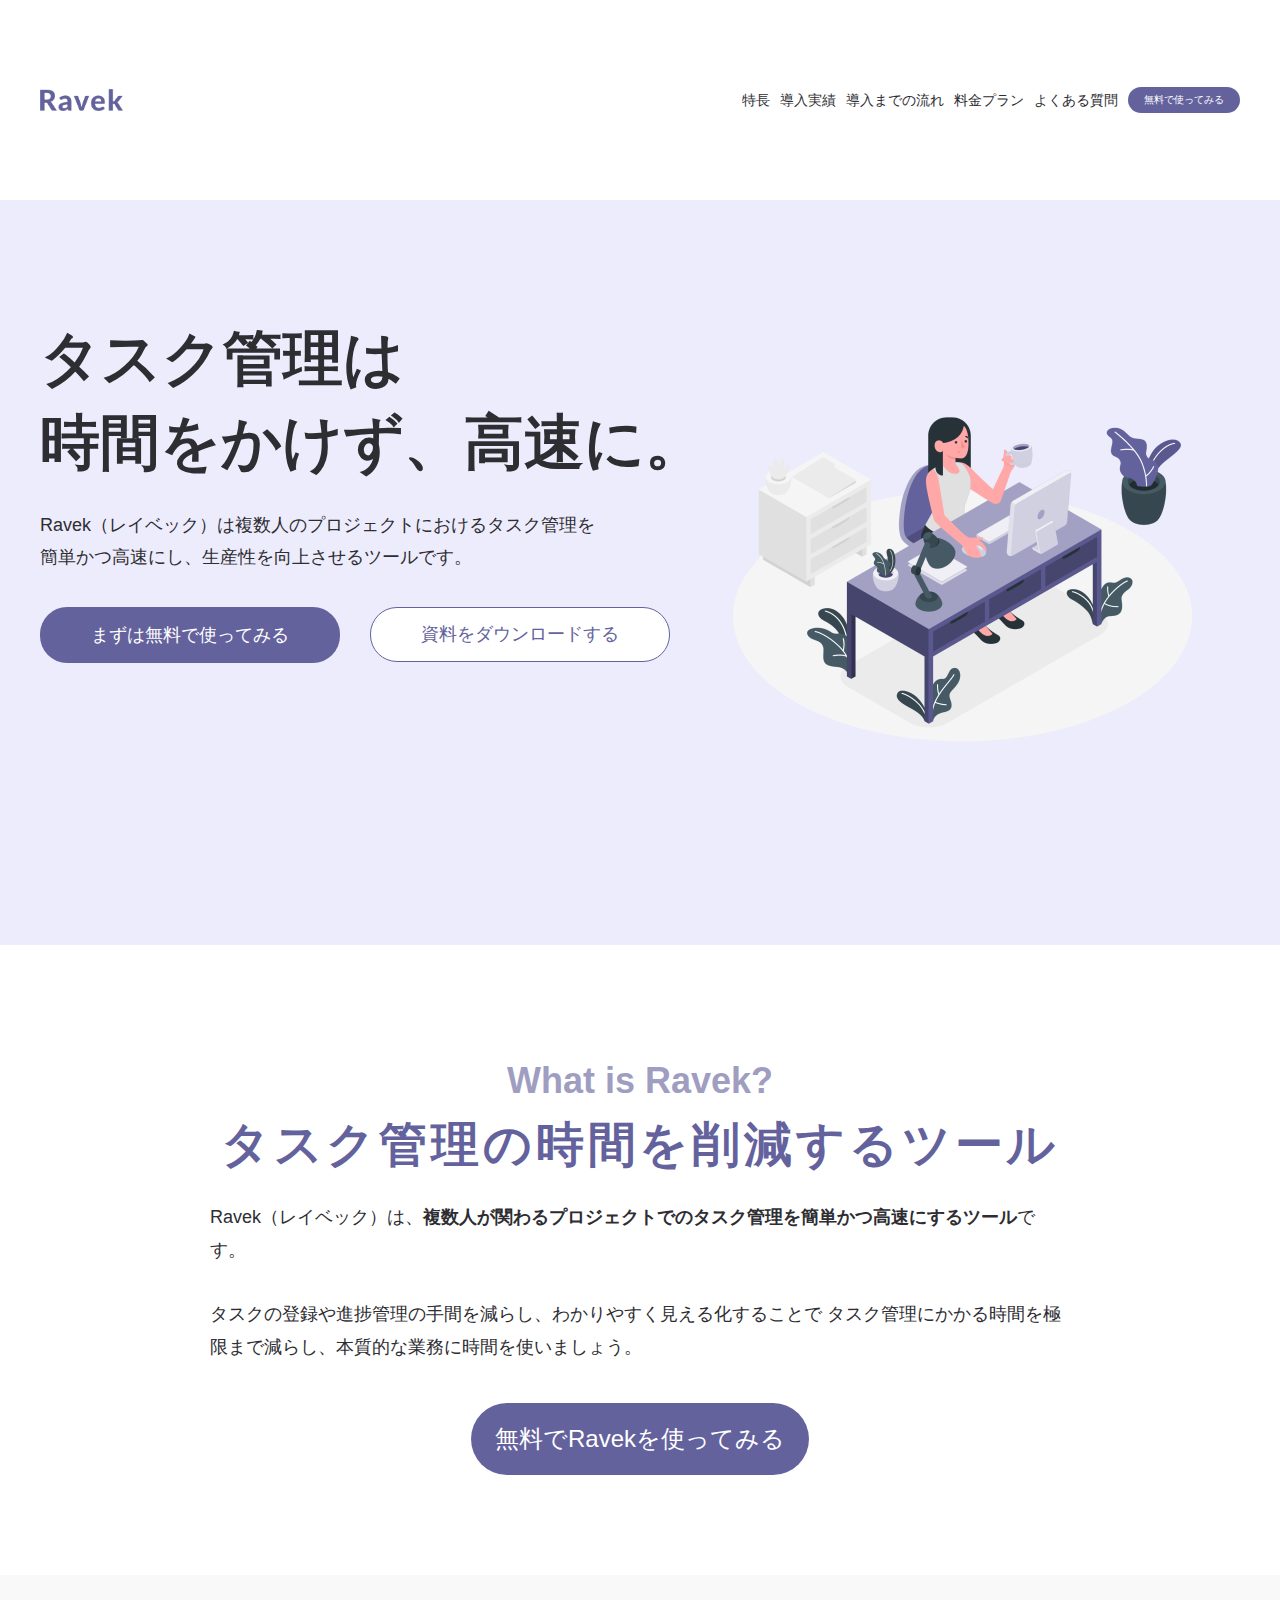
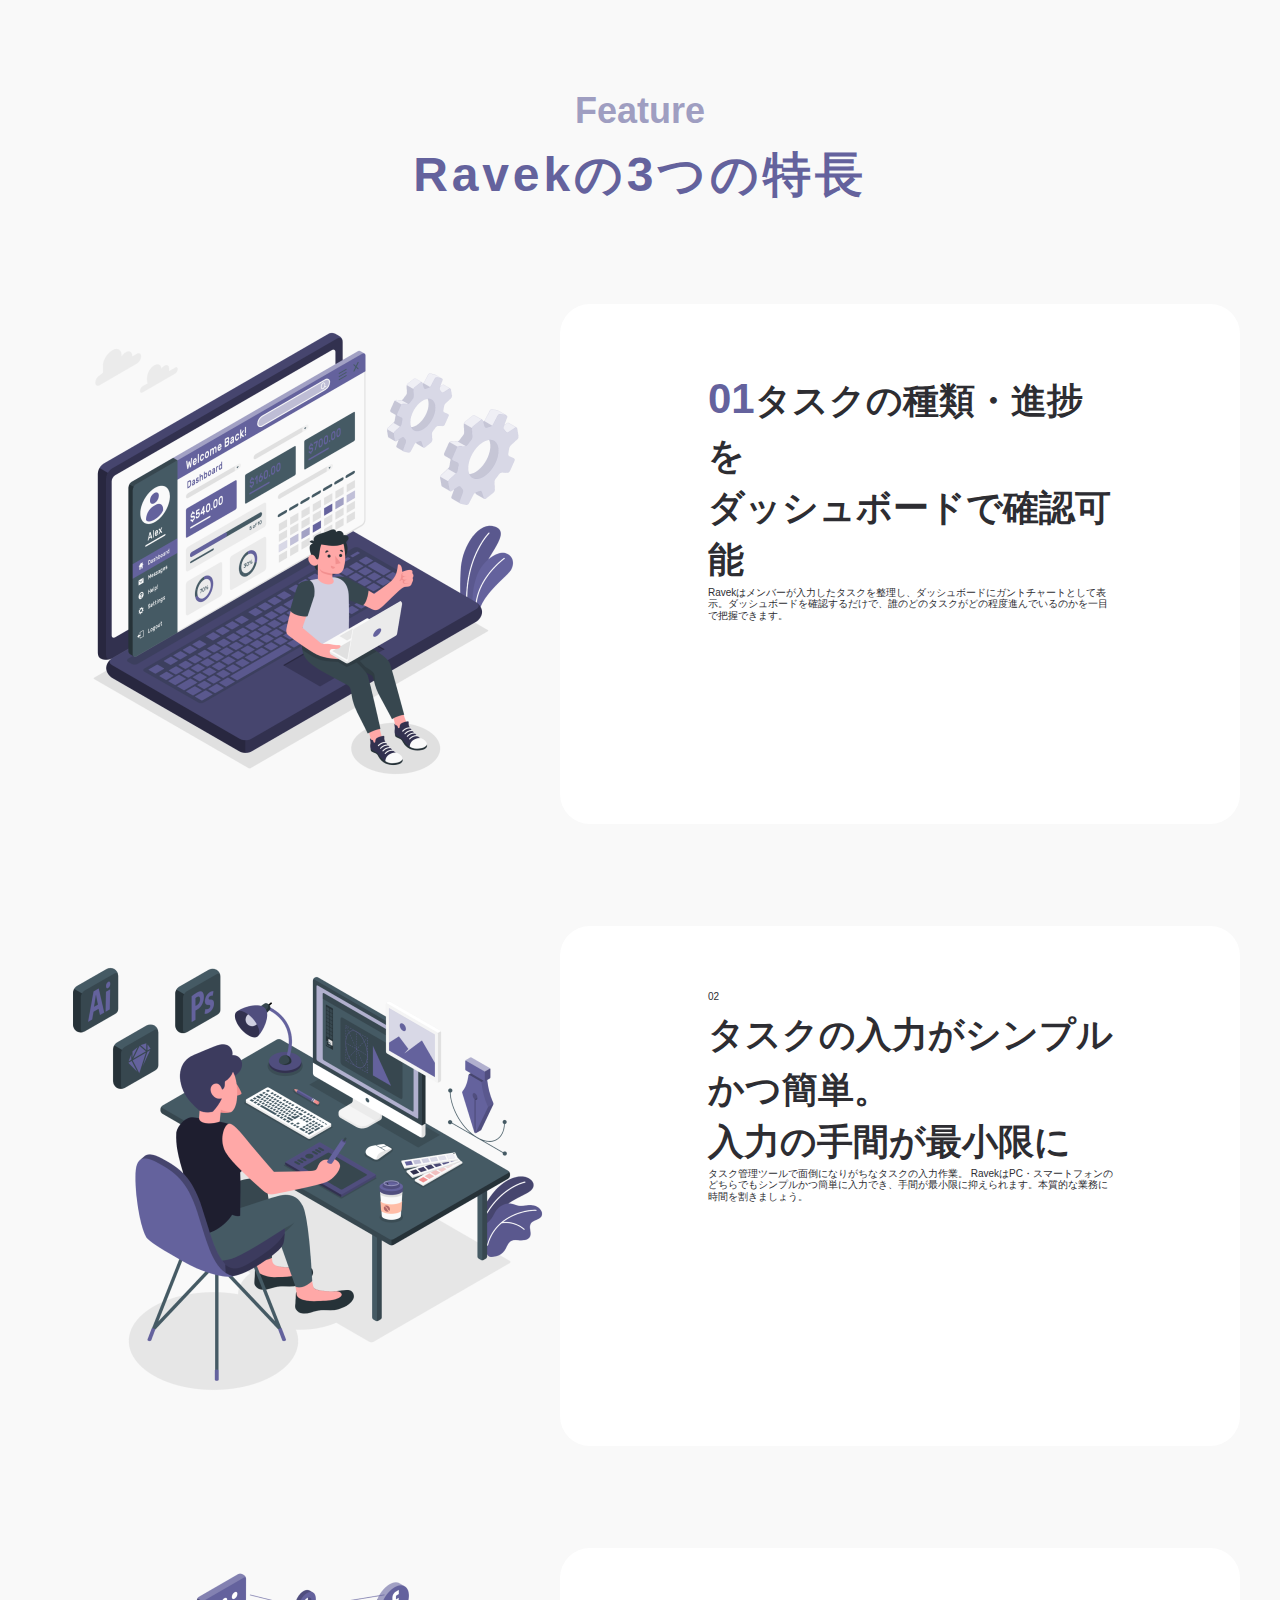
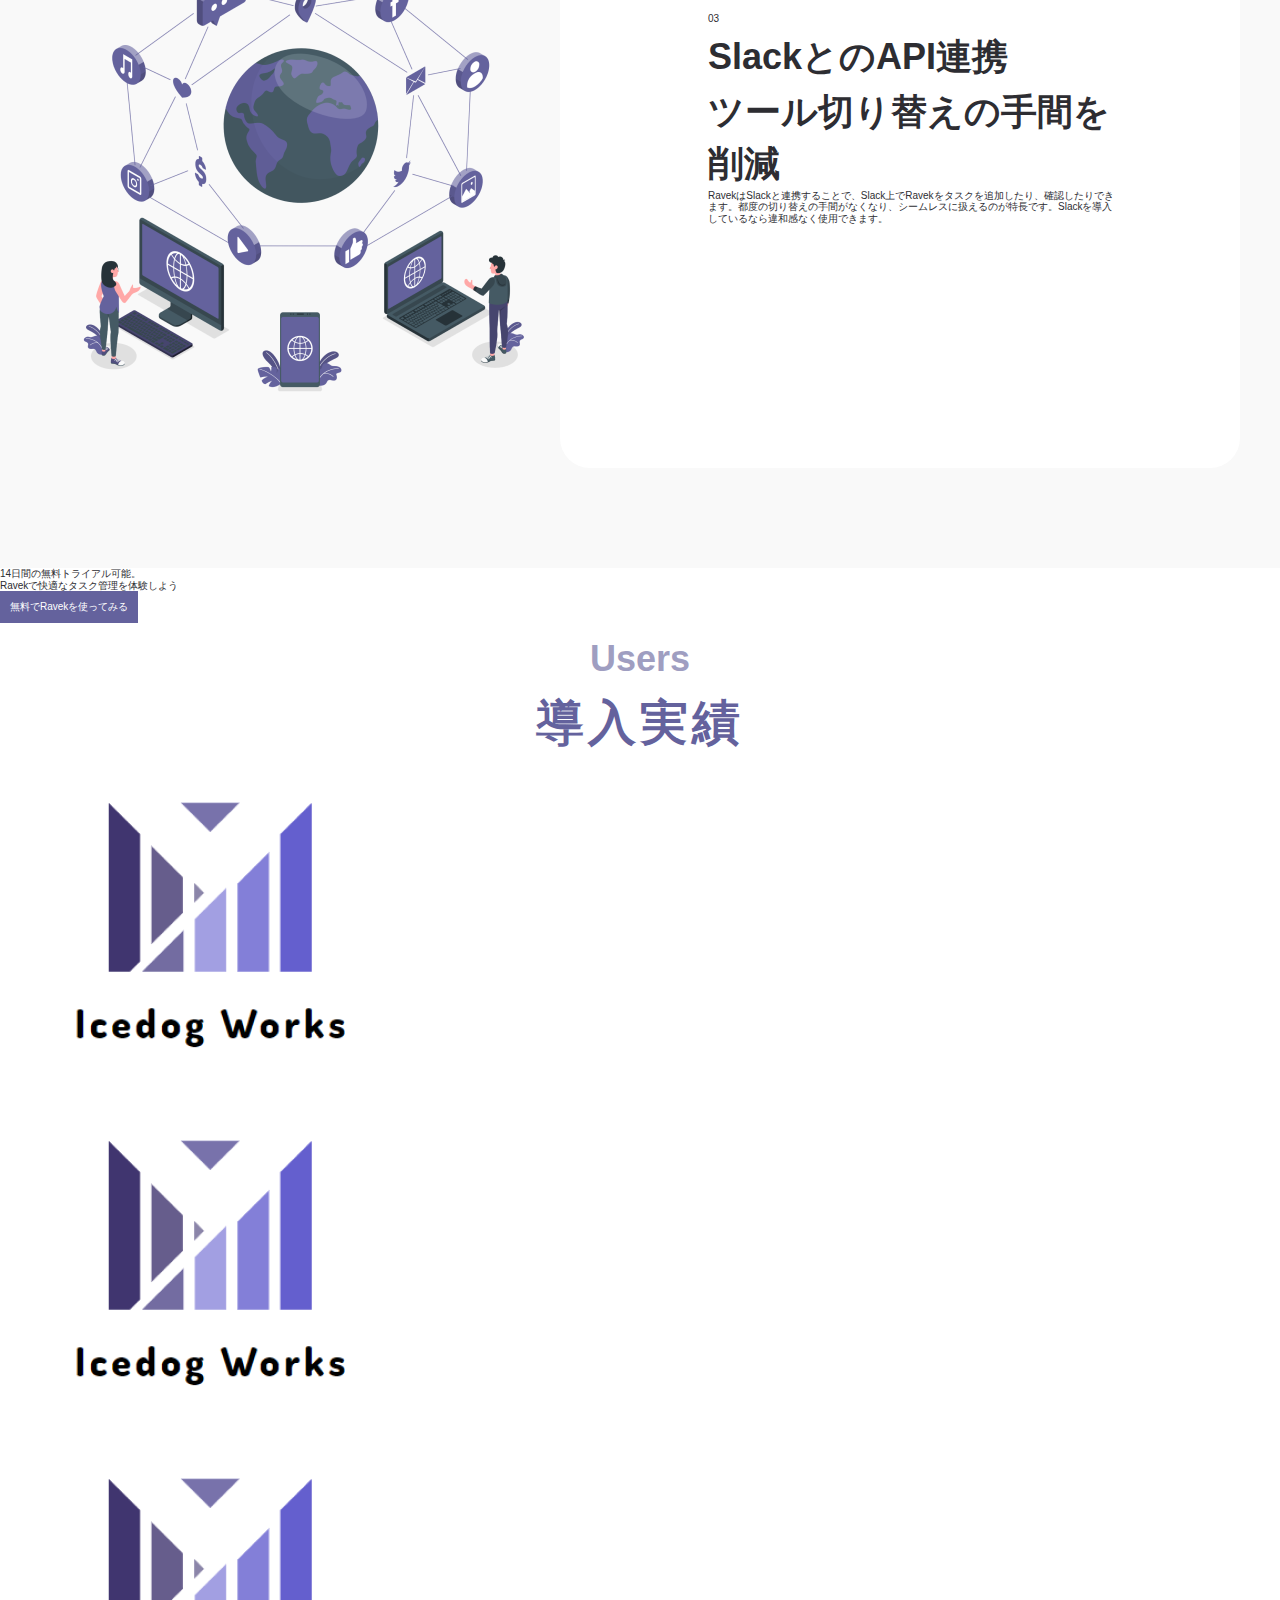
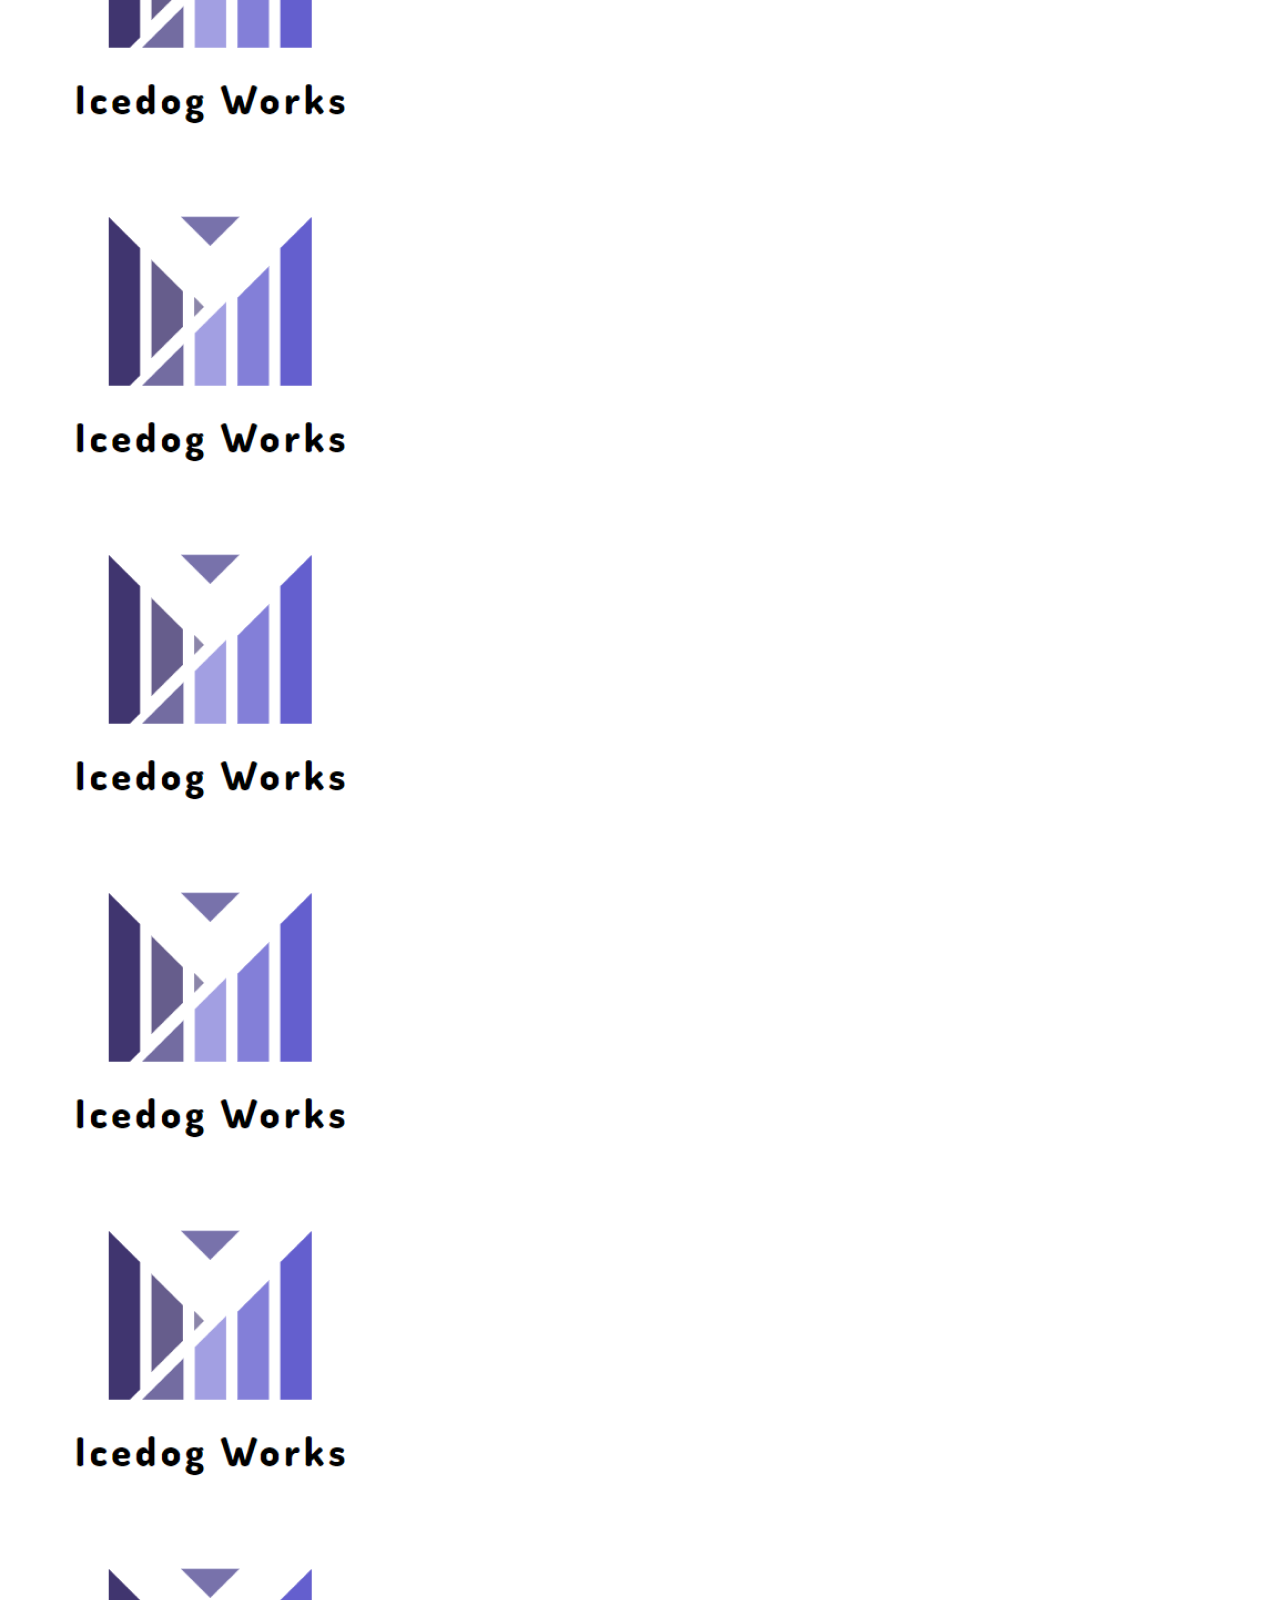
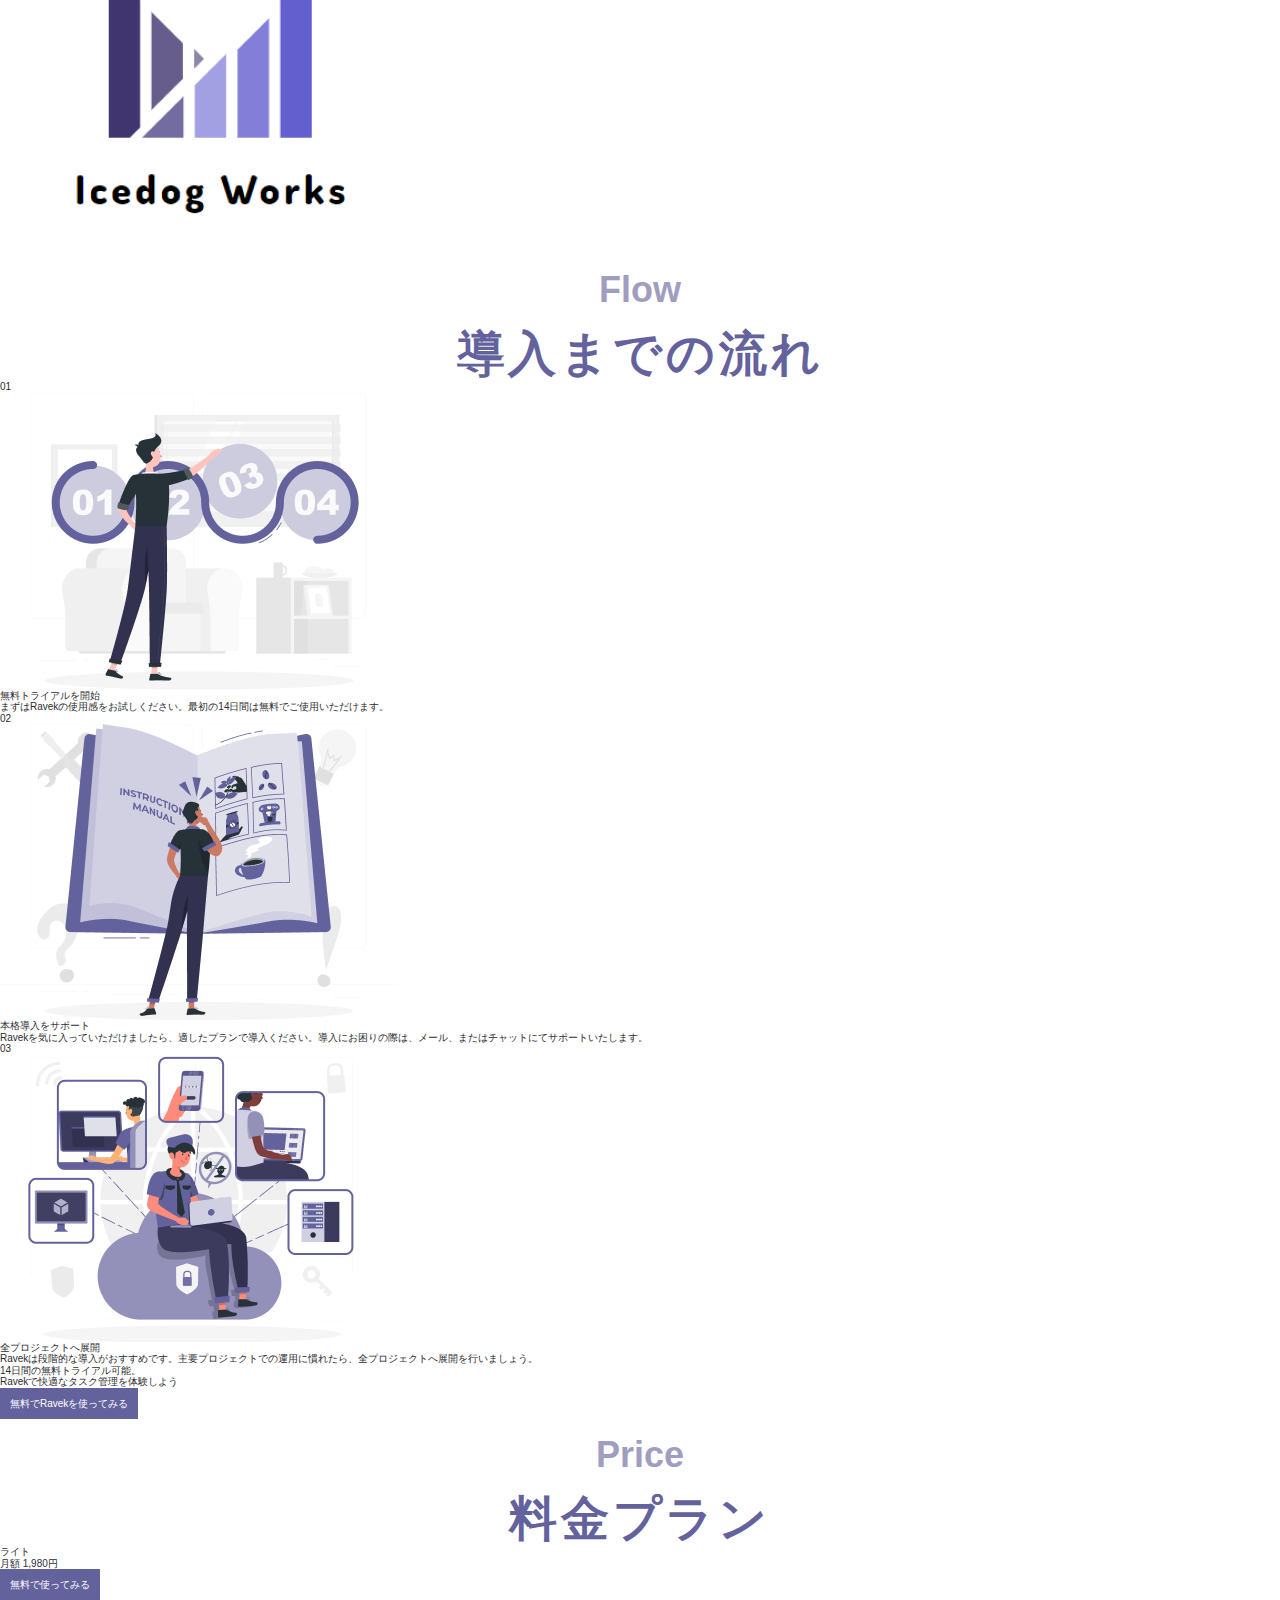
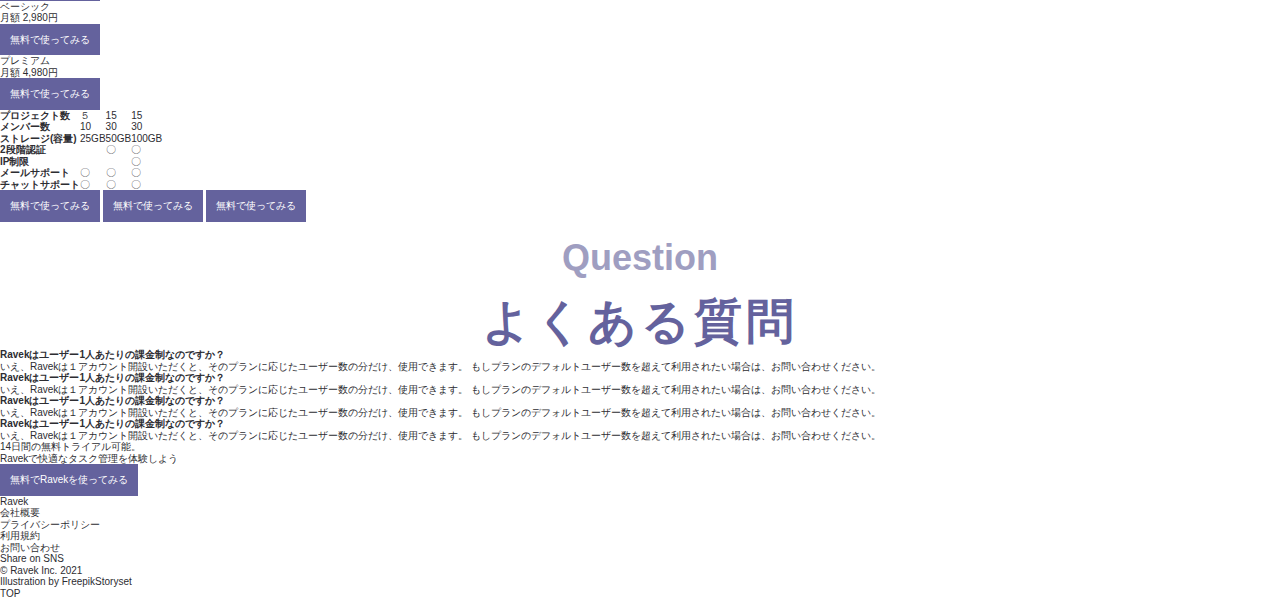
==== commit 4fbf6d91: "テスト送信" ====
--- a/index.html
+++ b/index.html
@@ -4,332 +4,365 @@
     <meta charset="UTF-8">
     <meta http-equiv="X-UA-Compatible" content="IE=edge">
     <meta name="viewport" content="width=device-width, initial-scale=1.0">
-    <meta name="description" content="岩手県大船渡市周辺にお住まいの女性の皆さま。お肌のくすみは気になりませんか？乾燥やハリ不足を感じてはいませんか？お肌のメンテナンスが必要だと
-    感じたら、アイビープラザのフェイシャルエステにお任せください。明るく、透明感のある潤い肌になりますよ♪">
-    <title>アイビープラザ | フェイシャルエステ・大船渡市のアイビー化粧品取扱いサロン</title>
+    <title>Ravek | 高速タスク管理ツール</title>
+    <meta name="description" content="" />
+    <!--PC：１２０文字以内 スマホ：70文字以内-->
+    <!--ここからOGP-->
+    <!-- <meta property="og:url" content=" ページの URL" />
+    <meta property="og:type" content=" ページの種類" /> -->
+    <!--website /blog 下層→article-->
+    <!-- <meta property="og:title" content=" ページの タイトル" />
+    <meta property="og:description" content=" ページのディスクリプション" />
+    <meta property="og:site_name" content="サイト名" />
+    <meta property="og:image" content=" サムネイル画像の URL" /> -->
+    <!--//OGPここまで-->
+    <link rel="stylesheet" href="./css/destyle.css">
+    
     <link rel="apple-touch-icon" href="/apple_touch_icon.png">
-    <link rel="stylesheet" href="css/destyle.css">
-    <link href="https://fonts.googleapis.com/css2?family=Shippori+Mincho&display=swap" rel="stylesheet">
-    <link href="https://fonts.googleapis.com/css2?family=Miss+Fajardose&family=Sacramento&display=swap" rel="stylesheet">
-    <link href="https://fonts.googleapis.com/css2?family=Kaisei+HarunoUmi&display=swap" rel="stylesheet">
-    <link rel="stylesheet" href="https://use.fontawesome.com/releases/v5.15.4/css/all.css" integrity="sha384-DyZ88mC6Up2uqS4h/KRgHuoeGwBcD4Ng9SiP4dIRy0EXTlnuz47vAwmeGwVChigm" crossorigin="anonymous">
-    <link rel="stylesheet" href="css/animate.css">
-    <link rel="stylesheet" href="css/style.css">
-    <link rel="shortcut icon" href="images/favicon.ico">
+    <link rel="stylesheet" href="./css/animate.css">
+    <link rel="shortcut icon" href="./images/favicon.ico">
+    <link rel="stylesheet" href="./css/style.css">
+</head>
+<body>
+    <!--ここからヘッダー-->
+    <header class="header">
+        <div class="header__container section__inner">
+          <h1 class="header__ttl"><img src="./images/Ravek-logo.png" alt="Ravekのロゴ"></h1>
+          <!--ナビゲーション-->
+          <div class="header__right">
+            <nav class="nav">
+              <ul class="nav__lists">
+                <li class="nav__list"><a href="#">特長</a></li>
+                <li class="nav__list"><a href="#">導入実績</a></li>
+                <li class="nav__list"><a href="#">導入までの流れ</a></li>
+                <li class="nav__list"><a href="#">料金プラン</a></li>
+                <li class="nav__list"><a href="#">よくある質問</a></li>
+              </ul>
+            </nav>
+            <div class="cta-btn">
+                <a href="#">無料で使ってみる</a>
+            </div>
+          </div>
+          <!--hamburgerボタンー-->
+          <div class="open-btn1">
+            <span>MENU</span>
+            <span></span>
+            <span></span>
+            <span></span>
+          </div>
+          <!--hamburgerメニュー-->
+          <nav class="hamburger">
+            <ul class="hamburger__lists">
+              <li class="hamburger__list">
+                <a class="hamburger__link" href="#">特長</a>
+              </li>
+              <li class="hamburger__list">
+                <a class="hamburger__link" href="#">導入実績</a>
+              </li>
+              <li class="hamburger__list">
+                <a class="hamburger__link" href="#">導入までの流れ</a>
+              </li>
+              <li class="hamburger__list">
+                <a class="hamburger__link" href="#">料金プラン</a>
+              </li>
+              <li class="hamburger__list">
+                <a class="hamburger__link" href="#">よくある質問</a>
+              </li>
+            </ul>
+          </nav>
+          <!--//ここまでナビゲーション-->
+        </div>
+      </header>
+      <!--//ここまでヘッダー-->
+      
+      <!--ここからメインコンテンツ-->
+      <main class="main">
+        <!--ここからファーストビュー -->
+        <div class="fv">
+            <div class="fv__container section__inner">
+                <div class="fv__contents">
+                <!-- <div class="fv__left-box"> -->
+                  <h2 class="fv__ttl">
+                      タスク管理は<br>時間をかけず、高速に。
+                  </h2>
+                  <p class="fv__text">
+                      Ravek（レイベック）は複数人のプロジェクトにおけるタスク管理を<br>
+                      簡単かつ高速にし、生産性を向上させるツールです。
+                  </p>
+                  <div class="fv__cta-wrap">
+                    <span><a class="cta-btn" href="#">まずは無料で使ってみる</a></span>
+                    <span><a class="cta-btn cta-btn-whiteback" href="#">資料をダウンロードする</a></span>
+                  </div>
+                </div>
+                <div class="fv__img">
+                  <img src="./images/At work-amico 1.png" alt="">
+                </div>
+              </div>
+              <!-- <div class="fv__right-box"> -->
+              <!-- </div> -->
+            <!-- </div> -->
+        </div>
+        <!--//ここまでファーストビュー -->
+        <!--ここからaboutセクション -->
+        <section class="about">
+          <div class="about__container section__inner">
+            <h2 class="section__ttl" data-en="What is Ravek?">タスク管理の時間を<br class="is-sm">削減するツール</h2>
+            <div class="about__contents">
+              <p>Ravek（レイベック）は、<strong>複数人が関わるプロジェクトでのタスク管理を簡単かつ高速にするツール</strong>です。<br><br>
+  
+                タスクの登録や進捗管理の手間を減らし、わかりやすく見える化することで
+                タスク管理にかかる時間を極限まで減らし、本質的な業務に時間を使いましょう。
+              </p>
+              <div class="section__cta">
+                <a href="#" class="cta-btn">無料でRavekを使ってみる</a>
+              </div>
+            </div>
+          </div>
+        </section>
+        <!--ここまでaboutセクション -->
+        <!--ここからfeatureセクション -->
+        <section class="feature">
+          <div class="feature__container section__inner">
+            <h2 class="section__ttl" data-en="Feature">Ravekの3つの特長</h2>
+            <div class="feature__items">
+              <div class="feature__item feature__item-1">
+                <div class="feature__item-card">
+                  <h3 class="feature__item-ttl" data-number="01">タスクの種類・進捗を<br>
+                    ダッシュボードで確認可能</h3>
+                  <p class="feature__item-text">Ravekはメンバーが入力したタスクを整理し、ダッシュボードにガントチャートとして表示。ダッシュボードを確認するだけで、誰のどのタスクがどの程度進んでいるのかを一目で把握できます。
+                  </p>
+                </div>
+                <img src="./images/feature1.png" alt="">
+              </div>
+            </div><!-- .feature__item -->
+            <div class="feature__items">
+              <div class="feature__item">
+                <div class="feature__item-card">
+                  <h3 class="feature__item-number">02</h3>
+                  <p class="feature__item-ttl">タスクの入力がシンプルかつ簡単。<br>
+                    入力の手間が最小限に</p>
+                  <p class="feature__item-text">タスク管理ツールで面倒になりがちなタスクの入力作業。
+                    RavekはPC・スマートフォンのどちらでもシンプルかつ簡単に入力でき、手間が最小限に抑えられます。本質的な業務に時間を割きましょう。
+                  </p>
+                </div>
+                <img src="./images/feature2.png" alt="">
+              </div>
+            </div><!-- .feature__item -->
+            <div class="feature__items">
+              <div class="feature__item">
+                <div class="feature__item-card">
+                  <h3 class="feature__item-number">03</h3>
+                  <p class="feature__item-ttl">SlackとのAPI連携<br>
+                    ツール切り替えの手間を削減</p>
+                  <p class="feature__item-text">RavekはSlackと連携することで、Slack上でRavekをタスクを追加したり、確認したりできます。都度の切り替えの手間がなくなり、シームレスに扱えるのが特長です。Slackを導入しているなら違和感なく使用できます。
+                  </p>
+                </div>
+                <img src="./images/feature3.png" alt="">
+              </div>
+            </div><!-- .feature__item -->
+          </div>
+        </section>
+        <!-- //ここまでfeatureセクション -->
+        <!-- ここからactionセクション -->
+        <section class="action">
+          <div class="action__container">
+            <p>14日間の無料トライアル可能。<br>
+              Ravekで快適なタスク管理を体験しよう
+            </p>
+            <a href="#" class="cta-btn">無料でRavekを使ってみる</a>
+          </div>
+        </section>
+        <!-- //ここまでactionセクション -->
+        <!-- ここからuserセクション -->
+        <section class="users">
+          <div class="users__container">
+            <h2 class="section__ttl" data-en="Users">導入実績</h2>
+            <div class="users__items">
+              <div class="users__item">
+                <img src="./images/users.png" alt="導入実績">
+              </div>
+              <div class="users__item">
+                <img src="./images/users.png" alt="導入実績">
+              </div>
+              <div class="users__item">
+                <img src="./images/users.png" alt="導入実績">
+              </div>
+              <div class="users__item">
+                <img src="./images/users.png" alt="導入実績">
+              </div>
+              <div class="users__item">
+                <img src="./images/users.png" alt="導入実績">
+              </div>
+              <div class="users__item">
+                <img src="./images/users.png" alt="導入実績">
+              </div>
+              <div class="users__item">
+                <img src="./images/users.png" alt="導入実績">
+              </div>
+              <div class="users__item">
+                <img src="./images/users.png" alt="導入実績">
+              </div>
+            </div>
+          </div>
+        </section>
+        <!-- //ここまでusersセクション -->
+        <!-- ここからflowセクション -->
+        <section class="flow">
+          <div class="flow__container">
+            <h2 class="section__ttl" data-en="Flow">導入までの流れ</h2>
+            <div class="flow__items">
+              <div class="flow__item">
+                <p class="flow__item-number">01</p>
+                <div class="flow-image">
+                  <img src="./images/flow01.png" alt="">
+                </div>
+                <p class="flow__item-ttl">無料トライアルを開始</p>
+                <p class="flow__item-text">まずはRavekの使用感をお試しください。最初の14日間は無料でご使用いただけます。</p>
+              </div>
+              <div class="flow__item">
+                <p class="flow__item-number">02</p>
+                <div class="flow-image">
+                  <img src="./images/flow02.png" alt="">
+                </div>
+                <p class="flow__item-ttl">本格導入をサポート</p>
+                <p class="flow__item-text">Ravekを気に入っていただけましたら、適したプランで導入ください。導入にお困りの際は、メール、またはチャットにてサポートいたします。</p>
+              </div>
+              <div class="flow__item">
+                <p class="flow__item-number">03</p>
+                <div class="flow-image">
+                  <img src="./images/flow03.png" alt="">
+                </div>
+                <p class="flow__item-ttl">全プロジェクトへ展開</p>
+                <p class="flow__item-text">Ravekは段階的な導入がおすすめです。主要プロジェクトでの運用に慣れたら、全プロジェクトへ展開を行いましょう。</p>
+              </div>
+            </div>
+          </div>
+        </section>
+        <!-- //ここまでflowセクション -->
+        <!-- ここからactionセクション -->
+        <section class="action">
+          <div class="action__container">
+            <p>14日間の無料トライアル可能。<br>
+              Ravekで快適なタスク管理を体験しよう
+            </p>
+            <a href="#" class="cta-btn">無料でRavekを使ってみる</a>
+          </div>
+        </section>
+        <!-- //ここまでactionセクション -->
+        <section class="price">
+          <div class="price__container">
+            <h2 class="section__ttl" data-en="Price">料金プラン</h2>
+            <div class="price__corse">
+              <div class="price__corse-item">
+                <p class="price__corse-ttl">ライト</p>
+                <p class="prise__corse-price">月額 <span>1,980</span>円</p>
+                <a href="#" class="cta-btn">無料で使ってみる</a>
+              </div>
+              <div class="price__corse-item">
+                <p class="price__corse-ttl">ベーシック</p>
+                <p class="prise__corse-price">月額 <span>2,980</span>円</p>
+                <a href="#" class="cta-btn">無料で使ってみる</a>
+              </div>
+              <div class="price__corse-item">
+                <p class="price__corse-ttl">プレミアム</p>
+                <p class="prise__corse-price">月額 <span>4,980</span>円</p>
+                <a href="#" class="cta-btn">無料で使ってみる</a>
+              </div>
+            </div>
+            <table>
+              <tr>
+                <th>プロジェクト数</th><td>５</td><td>15</td><td>15</td>
+              </tr>
+              <tr>
+                <th>メンバー数</th><td>10</td><td>30</td><td>30</td>
+              </tr>
+              <tr>
+                <th>ストレージ(容量)</th><td>25GB</td><td>50GB</td><td>100GB</td>
+              </tr>
+              <tr>
+                <th>2段階認証</th><td></td><td>〇</td><td>〇</td>
+              </tr>
+              <tr>
+                <th>IP制限</th><td></td><td></td><td>〇</td>
+              </tr>
+              <tr>
+                <th>メールサポート</th><td>〇</td><td>〇</td><td>〇</td>
+              </tr>
+              <tr>
+                <th>チャットサポート</th><td>〇</td><td>〇</td><td>〇</td>
+              </tr>
+            </table>
+            <div class="price__corse__action">
+              <a href="#" class="cta-btn">無料で使ってみる</a>
+              <a href="#" class="cta-btn">無料で使ってみる</a>
+              <a href="#" class="cta-btn">無料で使ってみる</a>
+            </div>
+          </div>
+        </section>
+        <!-- ここからquestionセクション -->
+        <section class="question">
+          <div class="question__container">
+            <h2 class="section__ttl" data-en="Question">よくある質問</h2>
+            <dl>
+              <dt>Ravekはユーザー1人あたりの課金制なのですか？</dt>
+              <dd>いえ、Ravekは１アカウント開設いただくと、そのプランに応じたユーザー数の分だけ、使用できます。
+                もしプランのデフォルトユーザー数を超えて利用されたい場合は、お問い合わせください。</dd>
+              <dt>Ravekはユーザー1人あたりの課金制なのですか？</dt>
+              <dd>いえ、Ravekは１アカウント開設いただくと、そのプランに応じたユーザー数の分だけ、使用できます。
+                もしプランのデフォルトユーザー数を超えて利用されたい場合は、お問い合わせください。</dd>
+              <dt>Ravekはユーザー1人あたりの課金制なのですか？</dt>
+              <dd>いえ、Ravekは１アカウント開設いただくと、そのプランに応じたユーザー数の分だけ、使用できます。
+                もしプランのデフォルトユーザー数を超えて利用されたい場合は、お問い合わせください。</dd>
+              <dt>Ravekはユーザー1人あたりの課金制なのですか？</dt>
+              <dd>いえ、Ravekは１アカウント開設いただくと、そのプランに応じたユーザー数の分だけ、使用できます。
+                もしプランのデフォルトユーザー数を超えて利用されたい場合は、お問い合わせください。</dd>
+            </dl>
+          </div>
+        </section>
+        <!-- ここまでquestionセクション -->
+        <!-- ここからactionセクション -->
+        <section class="action">
+          <div class="action__container">
+            <p>14日間の無料トライアル可能。<br>
+              Ravekで快適なタスク管理を体験しよう
+            </p>
+            <a href="#" class="cta-btn">無料でRavekを使ってみる</a>
+          </div>
+        </section>
+        <!-- //ここまでactionセクション -->
+      </main>
+      <!--ここからフッター-->
+      <footer class="footer">
+        <footer__container>
+          <div class="footer__logo">Ravek</div>
+          <div class="footer__link__wrapper">
+            <div class="footer__link-nav">
+              <ul>
+                <li><a href="#">会社概要</a></li>
+                <li><a href="#">プライバシーポリシー</a></li>
+                <li><a href="#">利用規約</a></li>
+                <li><a href="#">お問い合わせ</a></li>
+              </ul>
+            </div>
+            <div class="footer__link-sns">
+              <p>Share on SNS</p>
+              <ul>
+                <li><a href="#"><i class="fab fa-twitter"></i></a></li>
+                <li><a href="#"><i class="fab fa-instagram"></i></a></li>
+                <li><a href="#"><i class="fab fa-facebook"></i></a></li>
+              </ul>
+            </div>
+          </div>
+          <p class="copyright">© Ravek Inc. 2021</p>
+          <p>Illustration by FreepikStoryset</p>
+        </footer__container>
 
-</head>
-<body class="js-body">
-        <header id="header" class="header">
-            <div class="header-inner inner">
-                <h1 class="header-ttl">IVYplaza</h1>
-            </div>
-        </header><!-- /.header -->
-        <div class="openbtn1">
-            <span></span><span></span><span></span>
-        </div>
-    <nav id="g-nav">
-    <div id="g-nav-list">
-        <ul id="js-nav">
-            <li><a href="#menu">サロンメニュー</a></li>
-            <li><a href="#staff">スタッフ紹介</a></li>
-            <li><a href="#news">お知らせ</a></li>
-            <li><a href="#info">店舗案内</a></li>
-            <li><a href="#contact">お問い合わせ</a></li>
-        </ul>
-    </div>
-    </nav>
-        
-        <div class="main">
-            <div class="hero">
-                <div class="hero-container inner">
-                    <div class="hero-message">
-                        <p class="hero-message-txt">
-                            <span>大船渡で</span>
-                            <span>お肌のエイジングケアをするなら、</span>
-                            <span>アイビープラザへお越しください。</span>
-                            <span>アイビープラザが目指すのは、</span>
-                            <span>キレイと笑顔のパワースポット！</span>
-                            <span>肌の、自ら美しく健康な状態を</span>
-                            <span>保とうとする力を助け</span>
-                            <span>お客さま本来の美しさと</span><span>笑顔を引きだす</span>
-                            <span>お手伝いをさせてください。</span>
-                        </p>
-                    <div class="hero-cta">
-                        <p class="cta-message">
-                            フェイシャルエステを<br class="is-sm">無料体験してみる
-                        </p>
-                        <div class="cta-btn"><a href="https://lin.ee/2cmhxqn" target="_blank">LINEでフェイシャルエステの予約をする</a></div>
-                    </div>
-                </div><!-- /.hero-message -->
-            </div><!-- .hero-container -->
-        </div><!-- /.hero -->
-        <section class="about">
-            <div class="about-container inner">
-                <h2 class="wow fadeInUp">アイビープラザの<br class="is-sm">フェイシャルエステについて</h2>
-                <div class="about-contents wow fadeInUp">
-                    <div class="about-image"><img src="images/about.png" alt=""></div>
-                    <div class="about-message">
-                        <p>　アイビープラザのフェイシャルエステは、アイビー化粧品をご愛用いただいているお客さま（アイビーメイツ）のアフターフォローとして始まりました。
-                            お客さまの肌状態を見せていただいたり、お手入れ方法をアドバイスさせていただいたり。
-                            売って終わり、ではなく、ずっとお客様のお肌のパートナーとしてお手伝いしたいのです。
-                            ぜひ、月に1度お手入れにいらしてください。<br>
-                            もちろん、製品をお使いでないお客さまのご利用も大歓迎です。フェイシャルエステをしてみたい。お肌に悩みがある。製品を試してみたい。など、お気軽にご相談いただけたら嬉しいです。</p>
-                        </div><!-- /.about-message -->
-                    </div>
-                </div>
-            </section><!-- /.about -->
-            <section id="menu" class="menu">
-                <div class="menu-container inner wow fadeInUp">
-                    <h2><span>salon-menu</span></h2>
-                    <p class="section-title">サロンメニュー</p>
-                    <ul class="menu-lists">
-                        <li class="menu-list"> 
-                            <div class="menu-list-head">
-                                <img src="images/menu1.jpg" alt="">
-                                <p class="menu-tag">フェイシャルエステ</p>
-                            </div>
-                            <div class="menu-list-body">
-                                <p class="menu-list-title">■肌色トーンアップ美白コース<br class="is-sm">（約90分）4,000円  / アイビーメイツ 2,500円</p>
-                                <p class="menu-list-text">肌色がワントーン明るくなり、なめらかで透明感のあるお肌に。<br>
-                                    -施術内容-<br>
-                                    フェイシャルマッサージ、超音波美容器、ホワイトニングクレイパック、スキンケア、メイク（ご希望に応じて）
-                                </div>
-                            </li>
-                            <li class="menu-list">
-                                <div class="menu-list-head">
-                                    <img src="images/menu2.jpg" alt="">
-                                    <p class="menu-tag">フェイシャルエステ</p>
-                            </div>
-                            <div class="menu-list-body">
-                                <p class="menu-list-title">■ハリ潤いチャージコース<br class="is-sm">（約100分）5,000円  / アイビーメイツ 3,000円</p>
-                                <p class="menu-list-text">ハリ不足と乾燥を感じたら、美容成分たっぷり配合のモイストシートパックでうるおいチャージ。<br>
-                                    -施術内容-<br>
-                                    フェイシャルマッサージ、超音波美容器、モイストシートパック、スキンケア、メイク（ご希望に応じて）
-                                </div>
-                            </li>
-                            <li class="menu-list">
-                                <div class="menu-list-head">
-                                    <img src="images/menu3.jpg" alt="">
-                                    <p class="menu-tag">肌カウンセリング</p>
-                                </div>
-                                <div class="menu-list-body">
-                                    <p class="menu-list-title">■肌カウンセリング<br class="is-sm">（約40分～60分）無料</p>
-                                    <p class="menu-list-text">
-                                        -内容-<br>
-                                        アイビービューティーチャートによるカウンセリング、必要に応じてマイクロスコープによる肌診断。<br>
-                                        当店で初めてフェイシャルエステをされる方は、先にカウンセリングをさせていただいております。
-                                    </div>
-                                </li>
-                            </ul>
-                            <div class="section-cta wow fadeInUp">
-                                <p class="cta-message">
-                                    フェイシャルエステを<br class="is-sm">無料体験してみる
-                                </p>
-                                <div class="cta-btn"><a href="https://lin.ee/2cmhxqn" target="_blank">LINEでフェイシャルエステの予約をする</a></div>
-                            </div>
-                            <div class="common-link">
-                                <a href="https://www.ivy.co.jp/products/" target="_blank"><i class="fas fa-external-link-alt"></i>取扱い製品の詳細情報はこちら</a>
-                            </div>
-                        </div>
-            </section>
-                        <section id="staff" class="staff section">
-                            <div class="staff-container inner wow fadeInUp">
-                                <h2><span>member</span></h2>
-                                <p class="section-title">アイビープラザのメンバー</p>
-                                    <div class="director-wrap">
-                                    <figure class="director">
-                                        <img src="images/yuki.png" alt="">
-                                        <figcaption>
-                                            <p class="staff-name">社長・坂本裕樹</p>
-                                            <p class="staff-birth"><span>S52年生まれ</span></p>
-                                            <p class="staff-message">人生100年時代。いつまでも若々しくイキイキと過ごすことが女性も男性も一つのテーマだと思います。
-                                                そのお手伝いをさせて頂くことが私たちのミッションです。
-                                                20代から80代のかたまで多くのお客様が当サロンに足を運んで頂いております。
-                                                どうぞ気軽に、お茶っこしにいらしてください。</p>
-                                            </figcaption>
-                                        </figure>
-                                    </div>
-                                    <div class="staff-wrap wow fadeInUp">
-                                        <figure class="staffs">
-                                            <img src="images/reiko.png" alt="">
-                                            <figcaption>
-                                                <p class="staff-name">さかもとれいこ</p>
-                                                <p class="staff-birth"><span>S48年生まれ</span></p>
-                                                <p class="staff-message">「気持ちよかった～」と言ってもらえるのが
-                                                        一番の喜びです。エステ後、お肌が明るくな
-                                                        ったお客さまのお顔を見ると、嬉しくなります。</p>
-                                            </figcaption>
-                                        </figure>
-                                        <div class="staffs">
-                                            <figure>
-                                                <img src="images/eri.png" alt="">
-                                                <figcaption>
-                                                    <p class="staff-name">ふるみずえりこ</p>
-                                                    <p class="staff-birth"><span>S48年生まれ</span></p>
-                                                    <p class="staff-message">趣味が高じて数秘術鑑定の資格を<br>とりました。
-                                                            ご希望の方には<br>エステの後に鑑定もいたします‼</p>
-                                                </figcaption>
-                                            </figure>
-                                            <div class="es-link">
-                                                <p class="cta-message is-es">数秘鑑定サイトを見てみる</p>
-                                                <a href="https://es-numerology.stores.jp/" target="_blank"><i class="fas fa-external-link-alt"></i>E's Numerology ≪数秘術≫ STORE</a>
-                                            </div>
-
-                                        </div>
-                                    </div>
-                            </div>
-                        </section>
-                        <section id="news" class="news section">
-                            <div class="news-container inner wow fadeInUp">
-                                <h2><span>news</span></h2>
-                                <p class="section-title">お知らせ</p>
-                                <ul class="news-items">
-                                    <li class="news-item">
-                                        <a href="">
-                                            <div class="news-date">2021.09.10</div>
-                                            <div class="news-text">アイビープラザのwebサイトが新しくなりました。</div>
-                                        </a>
-                                    </li>
-                                    <li class="news-item">
-                                        <a href="">
-                                            <div class="news-date">2021.09.03</div>
-                                            <div class="news-text">レッドパワーセラムスペシャルBOXの発売を開始しました。</div>
-                                        </a>
-                                    </li>
-                                </ul>
-                            </div>
-                        </section>
-                        <section class="link section">
-                            <div class="link-container inner wow fadeInUp">
-                                <h2><span>IVY-link</span></h2>
-                                <p class="section-title">各営業所</p>
-                                <div class="link-wrap">
-                                    <div class="common-link"><a href="https://ivy-junchan.jimdofree.com/" target="_blank"><i class="fas fa-external-link-alt"></i>アイビーのじゅんちゃん家</a></div>
-                                    <div class="common-link"><a href="https://ofunato.jp/Summary/info/95" target="_blank"><i class="fas fa-external-link-alt"></i>chacotto.</a></div>
-                                    <div class="common-link"><a href="https://ofunato.jp/Summary/info/498" target="_blank"><i class="fas fa-external-link-alt"></i>ATERIER IVY</a></div>
-                                </div>
-                            </div>
-                        </section>
-                        <section id="info" class="info">
-                            <div class="info-container inner wow fadeInUp">
-                                <h2><span>information</span></h2>
-                                <p class="section-title">店舗案内</p>
-                                <div class="info-contents">
-                                    <div class="info-image">
-                                        <img src="images/access.png" alt="">
-                                    </div>
-                                    <div class="info-text">
-                                        <p>アイビープラザ</p>
-                                        <table class="table">
-                                            <tr>
-                                                <th>電話番号</th>
-                                                <td>0192-27-1163</td>
-                                            </tr>
-                                            <tr>
-                                                <th>営業時間</th>
-                                                <td>10：00～18：00</td>
-                                            </tr>
-                                            <tr>
-                                                <th>定休日</th>
-                                                <td>日曜・祝日</td>
-                                            </tr>
-                                            <tr>
-                                                <th>住所</th>
-                                                <td>岩手県大船渡市大船渡町字地の森<br>25-13</td>
-                                            </tr>
-                                    </table>
-                                    <div class="google-map"><a href="https://goo.gl/maps/91isJzX1wnAQgZk2A" target="_blank"><i class="fas fa-external-link-alt"></i>GoogleMapで見る</a></div>
-                                </div>
-                            </div><!-- /.info-contents -->
-                            <div class="info-inside">
-                                <div class="info-inside-item wow fadeInUp">
-                                    <div class="info-inside-title">店内・フェイシャルエステルーム（個室）</div>
-                                    <div class="info-inside-images">
-                                        <img class="info-inside-image" src="images/店内ショーケース.JPG" alt="店内写真">
-                                        <img class="info-inside-image" src="images/エステ室ホワイト.jpeg" alt="エステルーム写真">
-                                        <img class="info-inside-image" src="images/エステ室フラワー.jpeg" alt="エステルーム写真">
-                                    </div>
-                                </div>
-                            </div>
-                    <div class="section-cta wow fadeInUp">
-                        <p class="cta-message">
-                            フェイシャルエステを<br class="is-sm">無料体験してみる
-                        </p>
-                        <div class="cta-btn is-click"><a href="https://lin.ee/2cmhxqn">LINEでフェイシャルエステの予約をする</a></div>
-                    </div>
-                </div>
-            </section>
-            <section id="contact" class="contact section">
-                <div class="contact-container inner">
-                    <h2><span>contact</span></h2>
-                    <p class="section-title">お問い合わせ</p>
-                    <form id="js-form" action="https://docs.google.com/forms/u/0/d/e/1FAIpQLSeTkGx2z5nXk-iTLDhRQZO2BdddZ-aEJ6Oq8bRdowgOqnQR1w/formResponse" class="contact-form" method="POST">
-                        <p class="contact-text">フェイシャルエステや製品についてのご質問、ご予約などお気軽にお送りください。<br>営業日3日以内にお返事いたします。
-                        </p>
-                        <dl class="contact-list">
-                            <div class="contact-item">
-                                <dt class="contact-item-title">お名前<span class="required">必須</span></dt>
-                                <dd class="contact-item-input"><input type="text" name="entry.613455224" required></dd>
-                            </div>
-                                <p class="example">（例）山田花子</p>
-                            <div class="contact-item">
-                                <dt class="contact-item-title">フリガナ<span class="required">必須</span></dt>
-                                <dd class="contact-item-input"><input type="text" name="entry.1825114403" required></dd>
-                            </div>
-                                <p class="example">（例）ヤマダハナコ</p>
-                            <div class="contact-item">
-                                <dt class="contact-item-title">メールアドレス<span class="required">必須</span></dt>
-                                <dd class="contact-item-input"><input type="email" name="emailAddress" required></dd>
-                            </div>
-                                <p class="example">（例）example@gmail.com</p>
-                            <div class="contact-item">
-                                <dt class="contact-item-title">お問い合わせ内容<span class="required">必須</span></dt>
-                                <dd class="contact-item-input">
-                                    <textarea name="entry.1625421472"></textarea>
-                                </dd>
-                            </div>
-                        </dl>
-                        <div class="contact-footer">
-                            <p class="contact-footer-text">
-                                <label class="contact-privacy">
-                                    <input class="contact-privacy-input" type="checkbox" name="entry.923851529" value="プライバシーポリシーに同意" required>
-                                    <span class="contact-privacy-check"></span>
-                                </label>
-                                <a href="https://kiyac.app/plivacypolicy/5HIbxBAfoj0HPxCzSspw" class="contact-privacy-link" target="_blank">プライバシーポリシー</a>に同意します。<span class="required privacy-required">必須</span>
-                            </p>
-                            <button class="submit-btn -submit" type="submit">送信</button>
-                        </div>
-                    </form>
-                    <div id="js-success" class="contact-message">
-                        <p>送信完了しました。ありがとうございました。</p>
-                    </div>
-                    <div id="js-error" class="contact-message -error">
-                        <p>送信に失敗しました。ページを更新して再度送信してください。</p>
-                    </div>
-                </div>
-            </section>
-        </div>
-        <footer class="footer section">
-            <div class="footer-container">
-                <a href="#"><p class="footer-logo">IVYplaza</p></a>
-                <div class="footer-content">
-                    <p class="sns-link">Follow Me!</p>
-                    <ul class="sns-link-items">
-                        <li class="sns-link-item"><a href="https://lin.ee/2cmhxqn" target="_blank"><i class="fab fa-line"></i></a></li>
-                        <li class="sns-link-item"><a href="https://www.youtube.com/channel/UCXmTHOWz3jBo3ON_livQ_1w/videos" target="_blank"><i class="fab fa-youtube"></i></a></li>
-                        <li class="sns-link-item"><a href="https://www.instagram.com/ivyplaza_ofunato/" target="_blank"><i class="fab fa-instagram"></i></a></li>
-                    </ul>
-                    <ul class="footer-nav-items">
-                        <li><a href="https://kiyac.app/plivacypolicy/5HIbxBAfoj0HPxCzSspw" target="_blank">プライバシーポリシー</a></li>
-                        <li><a href="law.html" target="_blank">特定商取引法に基づく表記</a></li>
-                    </ul>
-                    <p class="copy-right">Copyright &copy; 2021 IVYplaza</p>
-                </div>
-            </div>
-        </footer>
+      </footer>
+      <!--//ここまでフッター-->
+    
+    
         <div class="totop"><a href="#">TOP</a></div>
     <script src="js/jquery-3.6.0.min.js"></script>
-    <script src="https://cdnjs.cloudflare.com/ajax/libs/iScroll/5.2.0/iscroll.min.js"></script>
     <script src="js/wow.min.js"></script>
     <script src="js/script.js"></script>
 </body>
--- a/css/style.css
+++ b/css/style.css
@@ -1,9 +1,20 @@
 @charset "UTF-8";
 html {
-  font-size: 16px;
-}
-
-@media (max-width: 767px) {
+  font-size: 10px;
+}
+
+body {
+  font-family: "ヒラギノ角ゴ Pro W3", "Hiragino Kaku Gothic Pro", "メイリオ", Meiryo, "ＭＳ Ｐゴシック", "MS PGothic", sans-serif;
+  color: #2D2D32;
+}
+
+img {
+  max-width: 100%;
+  height: auto;
+  vertical-align: middle;
+}
+
+@media (max-width: 599px) {
   html.is-fixed,
   html.is-fixed body {
     height: 100%;
@@ -11,130 +22,61 @@
   }
 }
 
-body {
-  font-family: "游ゴシック体", YuGothic, "游ゴシック Medium", "Yu Gothic Medium", "游ゴシック", "Yu Gothic", sans-serif;
-  color: #2E3740;
-  background: #fff;
-}
-
-.wrap {
-  overflow: hidden;
-}
-
-img {
-  max-width: 100%;
-  height: auto;
-}
-
-.section {
-  margin-top: 145px;
-}
-
-@media (max-width: 767px) {
-  .section {
-    margin-top: 100px;
-  }
-}
-
-.inner {
-  max-width: 1240px;
+.section__inner {
+  padding: 8rem 4%;
   margin: 0 auto;
 }
 
-@media (max-width: 767px) {
-  .inner {
-    padding: 0 4%;
-  }
-}
-
-@media (min-width: 768px) {
-  .inner {
-    padding: 0 20px;
-  }
-}
-
-.cta-btn {
-  width: 360px;
-  max-width: 100%;
-  margin: 0 auto;
-  background: #F875EF;
+@media (min-width: 1025px) {
+  .section__inner {
+    max-width: 1240px;
+    width: 100%;
+    padding: 10rem 2rem;
+  }
+}
+
+.section__ttl {
+  font-size: 4.8rem;
+  font-weight: 700;
   text-align: center;
-  border-radius: 8px;
-  -webkit-box-shadow: 0 3px 6px rgba(0, 0, 0, 0.16);
-          box-shadow: 0 3px 6px rgba(0, 0, 0, 0.16);
-  -webkit-transition: background .2s;
-  transition: background .2s;
-}
-
-@media (max-width: 767px) {
-  .cta-btn {
-    width: 332px;
-  }
-}
-
-.cta-btn:hover {
-  background: #FC47EF;
-}
-
-.cta-btn a {
+  letter-spacing: .08em;
+  color: #64629D;
+}
+
+@media (max-width: 599px) {
+  .section__ttl {
+    font-size: 3rem;
+  }
+}
+
+.section__ttl::before {
+  content: attr(data-en);
   display: block;
-  padding: 1.3em 1em;
-  color: #fff;
-}
-
-@media (min-width: 768px) {
-  .cta-btn a {
-    font-size: 1.1rem;
-  }
-}
-
-.cta-message {
-  line-height: 2.5;
-}
-
-@media (max-width: 767px) {
-  .cta-message {
-    line-height: 1.58;
-    margin-bottom: 10px;
-  }
-}
-
-.section-title {
-  font-size: 1.1rem;
+  color: #9F9EC1;
+  font-size: 3.6rem;
+  letter-spacing: normal;
   line-height: 2;
 }
 
-@media (min-width: 768px) {
+@media (max-width: 599px) {
+  .section__ttl::before {
+    font-size: 2.2rem;
+  }
+}
+
+@media (min-width: 1025px) {
   .is-sm {
     display: none;
   }
 }
 
-/*
-**********************************
-* ヘッダーコンテナ
-**********************************
-*/
-.header {
-  background: #F7F7F7;
-}
-
-.header-inner {
-  height: 50px;
-  -webkit-box-align: center;
-      -ms-flex-align: center;
-          align-items: center;
-}
-
-.header-ttl {
-  font-family: 'Kaisei HarunoUmi', serif;
-  font-size: 2.2rem;
-  z-index: 9999;
-  opacity: 1;
-}
-
-/*========= ナビゲーションのためのCSS ===============*/
-#g-nav {
+@media (min-width: 600px) {
+  .is-sm {
+    display: none;
+  }
+}
+
+.g-nav {
   /*position:fixed;にし、z-indexの数値を小さくして最背面へ*/
   position: fixed;
   z-index: -1;
@@ -145,20 +87,18 @@
   width: 100%;
   height: 100vh;
   /*ナビの高さ*/
-  background: #3EA1D1;
+  background: #2D2D32;
   /*動き*/
   -webkit-transition: all 0.3s;
   transition: all 0.3s;
 }
 
-/*アクティブクラスがついたら透過なしに*/
-#g-nav.panelactive {
+.g-nav.panel-active {
   opacity: 1;
   z-index: 999;
 }
 
-/*ナビゲーションの縦スクロール*/
-#g-nav.panelactive #g-nav-list {
+.g-nav.panelactive .g-nav__list {
   position: fixed;
   z-index: 999;
   width: 100%;
@@ -167,7 +107,7 @@
   -webkit-overflow-scrolling: touch;
 }
 
-#g-nav ul {
+.g-nav ul {
   display: none;
   position: absolute;
   z-index: 999;
@@ -177,36 +117,40 @@
           transform: translate(-50%, -50%);
 }
 
-#g-nav.panelactive ul {
+.g-nav.panel-active ul {
   display: block;
 }
 
-/*リストのレイアウト*/
-#g-nav li {
+.g-nav li {
   text-align: center;
 }
 
-#g-nav li a {
+.g-nav li a {
   color: #fff;
   display: block;
   padding: 16px;
   letter-spacing: .1em;
 }
 
-/*========= ボタンのためのCSS ===============*/
-.openbtn1 {
-  position: fixed;
-  z-index: 9999;
-  /*ボタンを最前面に*/
-  top: 0;
-  right: 10px;
-  cursor: pointer;
-  width: 50px;
-  height: 50px;
-}
-
-/*×に変化*/
-.openbtn1 span {
+.open-btn1 {
+  display: none;
+}
+
+@media (max-width: 599px) {
+  .open-btn1 {
+    display: block;
+    position: fixed;
+    z-index: 9999;
+    /*ボタンを最前面に*/
+    top: 0;
+    right: 10px;
+    cursor: pointer;
+    width: 50px;
+    height: 50px;
+  }
+}
+
+.open-btn1 span {
   display: inline-block;
   -webkit-transition: all .4s;
   transition: all .4s;
@@ -218,19 +162,19 @@
   width: 45%;
 }
 
-.openbtn1 span:nth-of-type(1) {
+.open-btn1 span:nth-of-type(1) {
   top: 15px;
 }
 
-.openbtn1 span:nth-of-type(2) {
+.open-btn1 span:nth-of-type(2) {
   top: 23px;
 }
 
-.openbtn1 span:nth-of-type(3) {
+.open-btn1 span:nth-of-type(3) {
   top: 31px;
 }
 
-.openbtn1.active span:nth-of-type(1) {
+.open-btn1.active span:nth-of-type(1) {
   top: 18px;
   left: 18px;
   -webkit-transform: translateY(6px) rotate(-45deg);
@@ -238,11 +182,11 @@
   width: 45%;
 }
 
-.openbtn1.active span:nth-of-type(2) {
+.open-btn1.active span:nth-of-type(2) {
   opacity: 0;
 }
 
-.openbtn1.active span:nth-of-type(3) {
+.open-btn1.active span:nth-of-type(3) {
   top: 30px;
   left: 18px;
   -webkit-transform: translateY(-6px) rotate(45deg);
@@ -250,1267 +194,308 @@
   width: 45%;
 }
 
-/*
-**********************************
-* メインコンテナ
-**********************************
-*/
-/*
-**********************************
-* ヒーローコンテナ
-**********************************
-*/
-.hero {
-  width: 100%;
-  background: url(../images/hero.jpg) no-repeat center center/cover;
-  padding-bottom: 120px;
-}
-
-@media (max-width: 767px) {
-  .hero {
-    background-position: 24% center;
-  }
-}
-
-.hero-container {
-  padding-top: 160px;
-}
-
-@media (max-width: 767px) {
-  .hero-container {
-    padding-top: 120px;
-  }
-}
-
-.hero-message {
-  max-width: 450px;
-  width: 100%;
-}
-
-.hero-message-txt {
-  font-family: 'Shippori Mincho', serif;
-  margin: 0 auto;
-}
-
-.hero-message-txt span {
+.cta-btn {
+  background-color: #64629D;
+  color: #fff;
+  padding: 1em;
   display: inline-block;
 }
 
-@media (max-width: 767px) {
-  .hero-message-txt {
-    font-size: 1.1rem;
-    line-height: 2;
-  }
-}
-
-@media (min-width: 768px) {
-  .hero-message-txt {
-    line-height: 2;
-    font-size: 1.1rem;
-  }
-}
-
-.hero-cta {
-  margin-top: 120px;
-  text-align: center;
-}
-
-@media (max-width: 767px) {
-  .hero-cta {
-    margin-top: 80px;
-  }
-}
-
-.cta-message {
+.cta-btn.cta-btn-whiteback {
+  background-color: #fff;
+  color: #64629D;
+  padding: .9em;
+  border: 1px solid #64629D;
+}
+
+.hamburger {
+  display: none;
+}
+
+.header__container {
   display: -webkit-box;
   display: -ms-flexbox;
   display: flex;
-  -webkit-box-pack: center;
-      -ms-flex-pack: center;
-          justify-content: center;
   -webkit-box-align: center;
       -ms-flex-align: center;
           align-items: center;
-  text-align: center;
-  font-size: 1rem;
-}
-
-@media (max-width: 767px) {
-  .cta-message {
-    font-size: 1rem;
-  }
-}
-
-.cta-message::before, .cta-message::after {
-  content: '';
-  width: 1px;
-  height: 30px;
-  background-color: #707070;
-}
-
-.cta-message::before {
-  margin-right: 20px;
-  -webkit-transform: rotate(-35deg);
-          transform: rotate(-35deg);
-}
-
-.cta-message::after {
-  margin-left: 20px;
-  -webkit-transform: rotate(35deg);
-          transform: rotate(35deg);
-}
-
-/*
-**********************************
-* about
-**********************************
-*/
-.about {
-  padding-top: 145px;
-}
-
-@media (max-width: 767px) {
-  .about {
-    padding-top: 100px;
-  }
-}
-
-.about-container {
-  background: url(../images/about-bg.png) no-repeat center center/cover;
-  text-align: center;
-}
-
-@media (max-width: 767px) {
-  .about-container {
-    background: url(../images/about-bg-sp.png) no-repeat center right/cover;
-  }
-}
-
-.about-container h2 {
-  position: relative;
-  line-height: 1.4;
-  display: inline-block;
-  font-size: 1.1rem;
-  padding: .7em 1.2em;
-}
-
-.about-container h2::before, .about-container h2::after {
-  content: "";
-  width: 20px;
-  height: 30px;
-  position: absolute;
-  display: inline-block;
-}
-
-.about-container h2::before {
-  border-left: 1px solid #8f9fae;
-  border-top: 1px solid #8f9fae;
-  position: absolute;
-  top: 0;
-  left: 0;
-}
-
-.about-container h2::after {
-  border-right: 1px solid #8f9fae;
-  border-bottom: 1px solid #8f9fae;
-  position: absolute;
-  bottom: 0;
-  right: 0;
-}
-
-.about-contents {
+  -webkit-box-pack: justify;
+      -ms-flex-pack: justify;
+          justify-content: space-between;
+  height: 72px;
+}
+
+.header__ttl img {
+  width: 83px;
+}
+
+.header__right {
+  display: none;
+}
+
+@media (min-width: 1025px) {
+  .header__right {
+    display: -webkit-box;
+    display: -ms-flexbox;
+    display: flex;
+    height: 72px;
+    -webkit-box-align: center;
+        -ms-flex-align: center;
+            align-items: center;
+  }
+  .header__right .cta-btn {
+    padding: .75rem 1.625rem;
+    border-radius: 25px;
+  }
+}
+
+.nav {
+  height: inherit;
+}
+
+.nav__lists {
   display: -webkit-box;
   display: -ms-flexbox;
   display: flex;
-  -webkit-box-orient: horizontal;
-  -webkit-box-direction: normal;
-      -ms-flex-direction: row;
-          flex-direction: row;
-  padding-top: 60px;
-  -webkit-box-align: center;
-      -ms-flex-align: center;
-          align-items: center;
-}
-
-@media (max-width: 767px) {
-  .about-contents {
-    -webkit-box-orient: vertical;
-    -webkit-box-direction: normal;
-        -ms-flex-direction: column;
-            flex-direction: column;
-  }
-}
-
-.about-image {
-  -webkit-box-flex: 0;
-      -ms-flex: 0 0 318px;
-          flex: 0 0 318px;
-}
-
-.about-message {
-  -webkit-box-flex: 0;
-      -ms-flex: 0 1 auto;
-          flex: 0 1 auto;
-  margin-left: 20px;
-  text-align: left;
-}
-
-.about-message p {
-  font-size: 1rem;
-  line-height: 2;
-}
-
-/*
-**********************************
-*   menu
-**********************************
-*/
-.menu {
-  margin-top: 145px;
-}
-
-@media (max-width: 767px) {
-  .menu {
-    margin-top: 100px;
-  }
-}
-
-.menu-container {
-  text-align: center;
-}
-
-.menu-container h2 {
-  display: inline-block;
-  font-size: .88rem;
-  position: relative;
-  padding: 0 30px;
-}
-
-.menu-container h2::before {
-  position: absolute;
-  top: calc(50% - 1px);
-  left: 0;
-  width: 100%;
-  height: 1px;
-  content: '';
-  background: #000;
-}
-
-.menu-container h2 span {
-  position: relative;
-  padding: 0 1em;
-  background: #fff;
-}
-
-.menu-lists {
-  margin: 60px auto 0;
-  max-width: 1100px;
-  width: 100%;
-}
-
-.menu-list {
+  height: inherit;
+}
+
+.nav__list {
+  height: inherit;
+  margin-right: 1rem;
+}
+
+.nav__list a {
+  display: block;
+  height: inherit;
+  font-size: 1.4rem;
+  display: -ms-grid;
+  display: grid;
+  place-items: center;
+}
+
+.fv {
+  background-color: #EDECFC;
+}
+
+.fv__container {
   display: -webkit-box;
   display: -ms-flexbox;
   display: flex;
-  -webkit-box-orient: horizontal;
+  -webkit-box-orient: vertical;
   -webkit-box-direction: normal;
-      -ms-flex-direction: row;
-          flex-direction: row;
-  margin-top: 20px;
-}
-
-@media (max-width: 767px) {
-  .menu-list {
-    -webkit-box-orient: vertical;
+      -ms-flex-direction: column;
+          flex-direction: column;
+  padding-top: 6rem;
+  padding-bottom: 6rem;
+}
+
+@media (min-width: 1025px) {
+  .fv__container {
+    -webkit-box-orient: horizontal;
     -webkit-box-direction: normal;
-        -ms-flex-direction: column;
-            flex-direction: column;
-  }
-}
-
-.menu-list-head {
-  position: relative;
-}
-
-.menu-list-head img {
-  height: 133px;
-  width: 178px;
-}
-
-@media (max-width: 767px) {
-  .menu-list-head img {
-    width: 100%;
-    height: auto;
-  }
-}
-
-.menu-tag {
-  position: absolute;
-  top: 13px;
-  left: 50%;
-  -webkit-transform: translateX(-50%);
-          transform: translateX(-50%);
-  font-size: 0.8rem;
-  padding: .3em;
-  background: #d0bcaf;
-  width: 130px;
-  max-width: 100%;
-  color: #fff;
-  border-radius: 30px;
-}
-
-.menu-list-body {
-  width: 100%;
-  text-align-last: left;
-  padding: 18px 20px 10px 30px;
-  background: #F7F7F7;
-}
-
-@media (max-width: 767px) {
-  .menu-list-body {
-    padding-left: 10px;
-    padding-right: 10px;
-  }
-}
-
-.menu-list-body .menu-list-title {
-  font-size: 1rem;
-  line-height: 1.5;
-}
-
-@media (max-width: 767px) {
-  .menu-list-body .menu-list-title {
-    font-size: 0.9em;
-  }
-}
-
-.menu-list-body .menu-list-text {
-  margin-top: 10px;
-  font-size: .9rem;
-  line-height: 1.5;
-  padding: 0 20px;
-}
-
-@media (max-width: 767px) {
-  .menu-list-body .menu-list-text {
-    padding: 0;
-    text-align: left;
-  }
-}
-
-.section-cta {
-  max-width: 450px;
-  width: 100%;
-  margin-top: 70px;
-  text-align: center;
-  margin: 100px auto 0;
-}
-
-.section-cta .line-link {
-  color: #fff;
-}
-
-@media (min-width: 768px) {
-  .section-cta .line-link {
-    font-size: 1rem;
-  }
-}
-
-.common-link {
-  margin: 60px auto 0;
-  max-width: 330px;
-  width: 100%;
-  border-radius: 100px;
-  -webkit-box-shadow: 0 3px 6px rgba(0, 0, 0, 0.16);
-          box-shadow: 0 3px 6px rgba(0, 0, 0, 0.16);
-}
-
-@media (max-width: 767px) {
-  .common-link {
-    margin-top: 30px;
-  }
-}
-
-.common-link a {
-  border-radius: 100px;
-  display: block;
-  color: #2E3740;
-  padding: 1em;
-  border: 1px solid #2E3740;
-  background: #fff;
-  -webkit-transition: background .3s, color .3s;
-  transition: background .3s, color .3s;
-}
-
-.common-link a:hover {
-  background: #2E3740;
-  color: #fff;
-}
-
-.fa-external-link-alt {
-  padding-right: 10px;
-}
-
-/*
-**********************************
-* スタッフコンテナ
-**********************************
-*/
-.staff-container {
-  text-align: center;
-}
-
-.staff-container h2 {
-  display: inline-block;
-  font-size: .88rem;
-  position: relative;
-  padding: 0 30px;
-}
-
-.staff-container h2::before {
-  position: absolute;
-  top: calc(50% - 1px);
-  left: 0;
-  width: 100%;
-  height: 1px;
-  content: '';
-  background: #000;
-}
-
-.staff-container h2 span {
-  position: relative;
-  padding: 0 1em;
-  background: #fff;
-}
-
-.director-wrap {
-  max-width: 780px;
-  width: 100%;
-  margin: 60px auto 0;
-  padding: 0 30px;
-  line-height: 1.5;
-}
-
-@media (max-width: 767px) {
-  .director-wrap {
-    padding: 0 4%;
-  }
-}
-
-.director img {
-  width: 280px;
-}
-
-.director figcaption {
-  margin-top: 20px;
-}
-
-.staff-wrap {
+        -ms-flex-direction: row;
+            flex-direction: row;
+    padding-top: 117px;
+    padding-bottom: 113px;
+  }
+}
+
+.fv__contents,
+.fv__img {
+  display: contents;
+}
+
+@media (min-width: 1025px) {
+  .fv__contents,
+  .fv__img {
+    display: initial;
+  }
+}
+
+.fv__ttl,
+.fv__text,
+.fv__container img {
+  -webkit-box-ordinal-group: 0;
+      -ms-flex-order: -1;
+          order: -1;
+}
+
+.fv__container img {
+  max-width: 305px;
+  margin: 0 auto;
+}
+
+@media (min-width: 1025px) {
+  .fv__container img {
+    max-width: 515px;
+  }
+}
+
+.fv__ttl {
+  font-size: 3rem;
+  font-weight: 700;
+  line-height: 1.4;
+}
+
+@media (min-width: 1025px) {
+  .fv__ttl {
+    font-size: 6rem;
+  }
+}
+
+.fv__text {
+  margin-top: 24px;
+  font-size: 1.6rem;
+  line-height: 1.8;
+}
+
+@media (min-width: 1025px) {
+  .fv__text {
+    font-size: 1.8rem;
+  }
+}
+
+.fv__cta-wrap {
+  display: contents;
   display: -webkit-box;
   display: -ms-flexbox;
   display: flex;
-  -webkit-box-orient: horizontal;
+  -webkit-box-orient: vertical;
   -webkit-box-direction: normal;
-      -ms-flex-direction: row;
-          flex-direction: row;
-  -webkit-box-pack: center;
-      -ms-flex-pack: center;
-          justify-content: center;
-  line-height: 1.5;
-  margin-top: 40px;
-}
-
-@media (max-width: 767px) {
-  .staff-wrap {
-    -webkit-box-orient: vertical;
+      -ms-flex-direction: column;
+          flex-direction: column;
+}
+
+@media (min-width: 1025px) {
+  .fv__cta-wrap {
+    -webkit-box-orient: horizontal;
     -webkit-box-direction: normal;
-        -ms-flex-direction: column;
-            flex-direction: column;
-  }
-}
-
-.staffs {
-  width: 40%;
-  padding: 0 30px;
-  margin: 0 10px;
-}
-
-@media (max-width: 767px) {
-  .staffs {
-    padding: 0 4%;
-  }
-}
-
-@media (max-width: 767px) {
-  .staffs {
+        -ms-flex-direction: row;
+            flex-direction: row;
+    margin-top: 3.3rem;
+  }
+}
+
+.fv__cta-wrap span {
+  margin-bottom: 3rem;
+  text-align: center;
+}
+
+@media (min-width: 1025px) {
+  .fv__cta-wrap span {
+    margin-right: 3rem;
+  }
+}
+
+.fv__cta-wrap span a {
+  display: inline-block;
+  width: 300px;
+  font-size: 1.8rem;
+  border-radius: 27px;
+}
+
+.fv__cta__wrap .cta-btn-whiteback {
+  margin-top: 3.2rem;
+}
+
+.about__container {
+  margin: 0 auto;
+}
+
+@media (min-width: 1025px) {
+  .about__container {
+    max-width: 90rem;
     width: 100%;
   }
-  .staffs + .staffs {
-    margin-top: 30px;
-  }
-}
-
-.staff-name {
-  font-size: 1.1rem;
-}
-
-.staff-message {
-  margin-top: 10px;
-}
-
-.es-link {
-  margin: 16px auto 0;
-  max-width: 350px;
-}
-
-.es-link a {
-  display: block;
-  margin-top: 3px;
-  padding: .5em 1em;
-  border: 1px solid #2E3740;
-  border-radius: 100px;
-  background: #fff;
-  -webkit-box-shadow: 0 3px 6px rgba(0, 0, 0, 0.16);
-          box-shadow: 0 3px 6px rgba(0, 0, 0, 0.16);
-  -webkit-transition: background .2s, color .2s;
-  transition: background .2s, color .2s;
-}
-
-.es-link a:hover {
-  background: #2E3740;
-  color: #fff;
-}
-
-.is-es {
-  font-size: 0.9rem;
-}
-
-/*
-**********************************
-* ニュースコンテナ
-**********************************
-*/
-.news-container {
+}
+
+.about__contents {
+  margin-top: 2.9rem;
+}
+
+.about__contents p {
+  font-size: 1.8rem;
+  line-height: 1.8;
+}
+
+.section__cta {
   text-align: center;
 }
 
-.news-container h2 {
-  display: inline-block;
-  font-size: .88rem;
-  position: relative;
-  padding: 0 30px;
-}
-
-.news-container h2::before {
-  position: absolute;
-  top: calc(50% - 1px);
-  left: 0;
-  width: 100%;
-  height: 1px;
-  content: '';
-  background: #000;
-}
-
-.news-container h2 span {
-  position: relative;
-  padding: 0 1em;
-  background: #fff;
-}
-
-.news-items {
-  margin: 0 auto;
-  margin-top: 45px;
-  max-width: 1000px;
-  width: 100%;
-  text-align: left;
-  background: #fff;
-}
-
-.news-item {
-  border-top: 1px solid #AFB7BE;
-  position: relative;
-}
-
-.news-item + .news-item {
-  border-bottom: 1px solid #AFB7BE;
-}
-
-.news-item .news-date {
-  font-size: 0.9rem;
-  font-weight: 700;
-}
-
-@media (max-width: 767px) {
-  .news-item .news-text {
-    padding-right: 2em;
-  }
-}
-
-.news-item a {
-  display: block;
-  line-height: 2.5;
-  padding: 1.2rem 0;
-  -webkit-transition: background .2s;
-  transition: background .2s;
-}
-
-/*
-**********************************
-* 営業所リンクコンテナ
-**********************************
-*/
-.link-container {
+.section__cta a {
+  margin-top: 4rem;
   text-align: center;
-}
-
-.link-container h2 {
-  display: inline-block;
-  font-size: .88rem;
-  position: relative;
-  padding: 0 30px;
-}
-
-.link-container h2::before {
-  position: absolute;
-  top: calc(50% - 1px);
-  left: 0;
-  width: 100%;
-  height: 1px;
-  content: '';
-  background: #000;
-}
-
-.link-container h2 span {
-  position: relative;
-  padding: 0 1em;
-  background: #fff;
-}
-
-.link-wrap {
+  font-size: 2.4rem;
+  line-height: 1;
+  border-radius: 50px;
+}
+
+.feature {
+  background-color: #F9F9F9;
+}
+
+.feature__item {
   display: -webkit-box;
   display: -ms-flexbox;
   display: flex;
-  -webkit-box-orient: horizontal;
+  -webkit-box-orient: vertical;
   -webkit-box-direction: normal;
-      -ms-flex-direction: row;
-          flex-direction: row;
-}
-
-@media (max-width: 767px) {
-  .link-wrap {
-    -webkit-box-orient: vertical;
+      -ms-flex-direction: column;
+          flex-direction: column;
+  margin-top: 40px;
+}
+
+@media (min-width: 1025px) {
+  .feature__item {
+    -webkit-box-orient: horizontal;
     -webkit-box-direction: normal;
-        -ms-flex-direction: column;
-            flex-direction: column;
-  }
-}
-
-.link-wrap > .common-link {
-  width: 300px;
-  max-width: 100%;
-  background: #fff;
-  -webkit-box-shadow: 0 3px 6px rgba(0, 0, 0, 0.16);
-          box-shadow: 0 3px 6px rgba(0, 0, 0, 0.16);
-}
-
-/*
-**********************************
-* インフォコンテナ
-**********************************
-*/
-.info {
-  margin-top: 65px;
-  padding: 80px 10px;
-  background-image: url(../images/IVYplaza.png);
-}
-
-@media (max-width: 767px) {
-  .info {
-    margin-top: 40px;
-    padding-top: 60px;
-    padding-bottom: 60px;
-  }
-}
-
-.info-container {
-  text-align: center;
-}
-
-.info-container h2 {
-  display: inline-block;
-  font-size: .88rem;
-  position: relative;
-  padding: 0 30px;
-}
-
-.info-container h2::before {
-  position: absolute;
-  top: calc(50% - 1px);
-  left: 0;
-  width: 100%;
-  height: 1px;
-  content: '';
-  background: #000;
-}
-
-.info-container h2 span {
-  position: relative;
-  padding: 0 1em;
-  background: #fff;
-}
-
-.info-contents {
-  margin-top: 60px;
-  display: -webkit-box;
-  display: -ms-flexbox;
-  display: flex;
-  -webkit-box-pack: center;
-      -ms-flex-pack: center;
-          justify-content: center;
-  -webkit-box-align: center;
-      -ms-flex-align: center;
-          align-items: center;
-}
-
-@media (max-width: 767px) {
-  .info-contents {
-    -webkit-box-orient: vertical;
-    -webkit-box-direction: normal;
-        -ms-flex-direction: column;
-            flex-direction: column;
-    -webkit-box-align: center;
-        -ms-flex-align: center;
-            align-items: center;
-  }
-}
-
-.info-image {
-  -webkit-box-flex: 0;
-      -ms-flex: 0 0 360px;
-          flex: 0 0 360px;
-}
-
-@media (max-width: 767px) {
-  .info-image {
-    -webkit-box-flex: 0;
-        -ms-flex: 0 0 300px;
-            flex: 0 0 300px;
-  }
-}
-
-.info-image img {
-  max-width: 360px;
-  height: auto;
-}
-
-@media (min-width: 768px) {
-  .info-text {
-    -webkit-box-flex: 0;
-        -ms-flex: 0 1 auto;
-            flex: 0 1 auto;
-    margin-left: 40px;
-  }
-}
-
-.info-text p {
-  font-size: 1.2rem;
-}
-
-@media (max-width: 767px) {
-  .info-text {
-    margin: 30px auto;
-    padding: 0;
-  }
-  .info-text p {
-    text-align: center;
-  }
-}
-
-.table {
-  margin-top: 20px;
-  max-width: 400px;
-  width: 100%;
-}
-
-@media (max-width: 767px) {
-  .table {
-    max-width: 340px;
-  }
-}
-
-.table th, .table td {
-  line-height: 1.8;
-}
-
-.table th {
-  width: 80px;
-  font-weight: 400;
-  text-align-last: justify;
-}
-
-@media (max-width: 767px) {
-  .table th {
-    width: 66px;
-  }
-}
-
-.table td {
-  width: calc(100% - 80px);
-  text-align: left;
-  padding-left: 20px;
-}
-
-@media (max-width: 767px) {
-  .table td {
-    width: calc(100% - 66px);
-  }
-}
-
-.google-map {
-  margin-top: 8px;
-  text-align: center;
-}
-
-.google-map a:hover {
-  border-bottom: 1px solid #2E3740;
-}
-
-.info-inside {
-  margin-top: 50px;
-}
-
-.info-inside-item {
-  max-width: 880px;
-  margin: 0 auto;
-}
-
-@media (max-width: 767px) {
-  .info-inside-item {
-    width: 100%;
-  }
-}
-
-.info-inside-images {
-  margin-top: 30px;
-  display: -webkit-box;
-  display: -ms-flexbox;
-  display: flex;
-  -ms-flex-wrap: wrap;
-      flex-wrap: wrap;
-}
-
-.info-inside-images :nth-child(n+1) {
-  margin-left: 10px;
-}
-
-.info-inside-images img {
-  height: 280px;
-  width: auto;
-  display: block;
-  margin-bottom: 10px;
-}
-
-@media (max-width: 767px) {
-  .info-inside-images img {
-    height: auto;
-  }
-}
-
-/*
-**********************************
-* コンタクトコンテナ
-**********************************
-*/
-.contact input[type="text"],
-.contact input[type="email"],
-.contact textarea {
-  width: 100%;
-  font-size: 1rem;
-  padding: .2em .5em;
-}
-
-.contact input[type="text"],
-.contact input[type="email"] {
-  height: 40px;
-}
-
-.contact textarea {
-  min-height: 140px;
-  resize: vertical;
-  padding: .8em .5em;
-}
-
-.contact-text {
-  margin-top: 30px;
-  font-size: 0.9rem;
-  line-height: 1.5;
-  color: #2E3740;
-}
-
-.contact-form {
-  margin-top: 30px;
-}
-
-.contact-list {
-  max-width: 500px;
-  width: 100%;
-  margin: 30px auto;
-}
-
-.contact-item {
-  display: -webkit-box;
-  display: -ms-flexbox;
-  display: flex;
-  -webkit-box-orient: horizontal;
-  -webkit-box-direction: normal;
-      -ms-flex-direction: row;
-          flex-direction: row;
-  margin-top: 20px;
-}
-
-@media (max-width: 767px) {
-  .contact-item {
-    display: block;
-  }
-}
-
-.example {
-  max-width: 320px;
-  width: 100%;
-  text-align: left;
-  margin-top: 5px;
-  margin-left: auto;
-  color: #9b9393;
-}
-
-@media (max-width: 767px) {
-  .example {
-    margin-left: 0;
-  }
-}
-
-.contact-item-title {
-  -webkit-box-flex: 0;
-      -ms-flex: 0 1 100%;
-          flex: 0 1 100%;
-  text-align: left;
-  height: 40px;
-  line-height: 40px;
-  font-weight: 400;
-}
-
-.required {
-  font-size: 0.7rem;
-  font-weight: 400;
-  margin-left: 10px;
-  border: 1px solid hotpink;
-  color: hotpink;
-  padding: .15em;
-  border-radius: 2px;
-}
-
-.contact-item-input {
-  -webkit-box-flex: 0;
-      -ms-flex: 0 0 320px;
-          flex: 0 0 320px;
-  background: #fff;
-  text-align: left;
-  -webkit-box-shadow: 0 1px 3px rgba(0, 0, 0, 0.16);
-          box-shadow: 0 1px 3px rgba(0, 0, 0, 0.16);
-}
-
-.contact-footer {
-  margin-top: 50px;
-}
-
-.contact-footer .contact-footer-submit {
-  margin-top: 50px;
-}
-
-@media (max-width: 767px) {
-  .contact-footer .contact-privacy-link {
-    font-size: 0.8rem;
-  }
-}
-
-.contact-container {
-  max-width: 800px;
-  width: 100%;
-  text-align: center;
-  background: #F7F7F7;
-  padding: 80px 40px 90px 40px;
-}
-
-.contact-container h2 {
-  display: inline-block;
-  font-size: .88rem;
-  position: relative;
-  padding: 0 30px;
-  color: #0e0a13;
-}
-
-.contact-container h2::before {
-  position: absolute;
-  top: calc(50% - 1px);
-  left: 0;
-  width: 100%;
-  height: 1px;
-  content: '';
-  background: #000;
-}
-
-.contact-container h2 span {
-  position: relative;
-  padding: 0 1em;
-  background: #F7F7F7;
-}
-
-@media (max-width: 767px) {
-  .contact-container {
-    padding: 60px 7% 90px 7%;
-  }
-}
-
-.submit-btn {
-  margin-top: 50px;
-  width: 100px;
-  height: 40px;
-  line-height: 40px;
-  color: #fff;
-  background: #2E3740;
-  border-radius: 100px;
-  opacity: .7;
-  -webkit-transition: opacity .2s;
-  transition: opacity .2s;
-}
-
-.submit-btn:hover {
-  opacity: 1;
-}
-
-.contact-privacy {
-  position: relative;
-  display: inline-block;
-  width: 22px;
-  height: 22px;
-  vertical-align: middle;
-}
-
-.contact-privacy-input {
-  position: absolute;
-  top: 0;
-  left: 0;
-  opacity: 0;
-}
-
-.contact-privacy-input:checked + .contact-privacy-check {
-  width: 10px;
-  border-top: 0;
-  border-left: 0;
-  border-color: #2997db;
-  -webkit-transform: rotate(45deg);
-          transform: rotate(45deg);
-  background: transparent;
-  top: -5px;
-  left: 5px;
-}
-
-.contact-privacy-check {
-  display: inline-block;
-  width: 22px;
-  height: 22px;
-  border: 1px solid #2E3740;
-  background: #fff;
-  position: absolute;
-  top: 0;
-  left: 0;
-}
-
-.contact-privacy-link {
-  color: #2997db;
-  border-bottom: 1px solid #2997db;
-}
-
-.contact-message {
-  margin-top: 30px;
-  display: none;
-}
-
-/*
-**********************************
-* フッターコンテナ
-**********************************
-*/
-.footer {
-  background: #e2ebe9;
-}
-
-@media (max-width: 767px) {
-  .footer {
-    margin-top: 0;
-  }
-}
-
-.footer-container {
-  max-width: 1000px;
-  width: 100%;
-  padding: 20px 20px 30px 20px;
-  margin: 0 auto;
-}
-
-@media (max-width: 767px) {
-  .footer-container {
-    padding: 30px 4%;
-  }
-}
-
-.footer-content {
-  margin-top: 20px;
-}
-
-.footer-logo {
-  font-family: 'Kaisei HarunoUmi', serif;
-  font-size: 2rem;
-  -webkit-transition: opacity .2s;
-  transition: opacity .2s;
-}
-
-.footer-logo:hover {
-  opacity: .7;
-}
-
-.sns-link {
-  display: -webkit-box;
-  display: -ms-flexbox;
-  display: flex;
-  -webkit-box-pack: center;
-      -ms-flex-pack: center;
-          justify-content: center;
-  font-family: 'Sacramento', cursive;
-  font-size: 1.9rem;
-  text-align: center;
-  padding-top: 10px;
-}
-
-.sns-link::before, .sns-link::after {
-  content: '';
-  width: 1px;
-  height: 30px;
-  background-color: #707070;
-}
-
-.sns-link::before {
-  margin-right: 20px;
-  -webkit-transform: rotate(-35deg);
-          transform: rotate(-35deg);
-}
-
-.sns-link::after {
-  margin-left: 20px;
-  -webkit-transform: rotate(35deg);
-          transform: rotate(35deg);
-}
-
-.sns-link-items {
-  display: -webkit-box;
-  display: -ms-flexbox;
-  display: flex;
-  -webkit-box-orient: horizontal;
-  -webkit-box-direction: normal;
-      -ms-flex-direction: row;
-          flex-direction: row;
-  -webkit-box-pack: center;
-      -ms-flex-pack: center;
-          justify-content: center;
-  font-size: 2rem;
-}
-
-.sns-link-item {
-  margin-top: 10px;
-  -webkit-transition: opacity .2s;
-  transition: opacity .2s;
-}
-
-.sns-link-item + .sns-link-item {
-  margin-left: 30px;
-}
-
-.sns-link-item:hover {
-  opacity: .8;
-}
-
-.footer-nav-items {
-  margin-top: 30px;
-  display: -webkit-box;
-  display: -ms-flexbox;
-  display: flex;
-  -webkit-box-orient: horizontal;
-  -webkit-box-direction: normal;
-      -ms-flex-direction: row;
-          flex-direction: row;
-  -webkit-box-pack: center;
-      -ms-flex-pack: center;
-          justify-content: center;
-}
-
-.footer-nav-items li a {
-  line-height: 2;
-}
-
-.footer-nav-items li a:hover {
-  border-bottom: 1px solid #2E3740;
-}
-
-.footer-nav-items li:first-child {
-  margin-right: 30px;
-}
-
-@media (max-width: 767px) {
-  .footer-nav-items {
-    -webkit-box-orient: vertical;
-    -webkit-box-direction: normal;
-        -ms-flex-direction: column;
-            flex-direction: column;
-    text-align: center;
-  }
-}
-
-.copy-right {
-  margin-top: 30px;
-  text-align: center;
-  font-size: 0.9em;
-}
-
-/*
-**********************************
-* トップへ戻るボタン
-**********************************
-*/
-.totop {
-  position: fixed;
-  right: 30px;
-  bottom: 30px;
-  display: none;
-}
-
-.totop a {
-  display: block;
-  width: 60px;
-  height: 60px;
-  line-height: 60px;
-  text-align: center;
-  background: #3EA1D1;
-  color: #fff;
-  border-radius: 60% 40% 50% 50% / 50% 46% 54% 50%;
-  font-weight: 400;
-  font-family: 'Kaisei HarunoUmi', serif;
-  font-size: 1.1rem;
-  letter-spacing: 1.3px;
-  opacity: .7;
-  -webkit-transition: opacity .2s;
-  transition: opacity .2s;
-}
-
-.totop a:hover {
-  opacity: 1;
-}
+        -ms-flex-direction: row;
+            flex-direction: row;
+    margin-top: 102px;
+  }
+}
+
+.feature__item img {
+  -webkit-box-ordinal-group: 0;
+      -ms-flex-order: -1;
+          order: -1;
+  max-width: 280px;
+}
+
+@media (min-width: 1025px) {
+  .feature__item img {
+    max-width: 520px;
+  }
+}
+
+.feature__item-card {
+  background-color: #fff;
+  border-radius: 30px;
+  padding: 49px 20px 40px 20px;
+}
+
+@media (min-width: 1025px) {
+  .feature__item-card {
+    padding: 65px 124px 65px 148px;
+  }
+}
+
+.feature__item-ttl {
+  font-size: 2.2rem;
+  font-weight: 700;
+  line-height: 1.448;
+}
+
+@media (min-width: 1025px) {
+  .feature__item-ttl {
+    font-size: 3.6rem;
+  }
+}
+
+.feature__item-ttl::before {
+  content: attr(data-number);
+  font-size: 4.2rem;
+  font-weight: 700;
+  color: #64629D;
+}
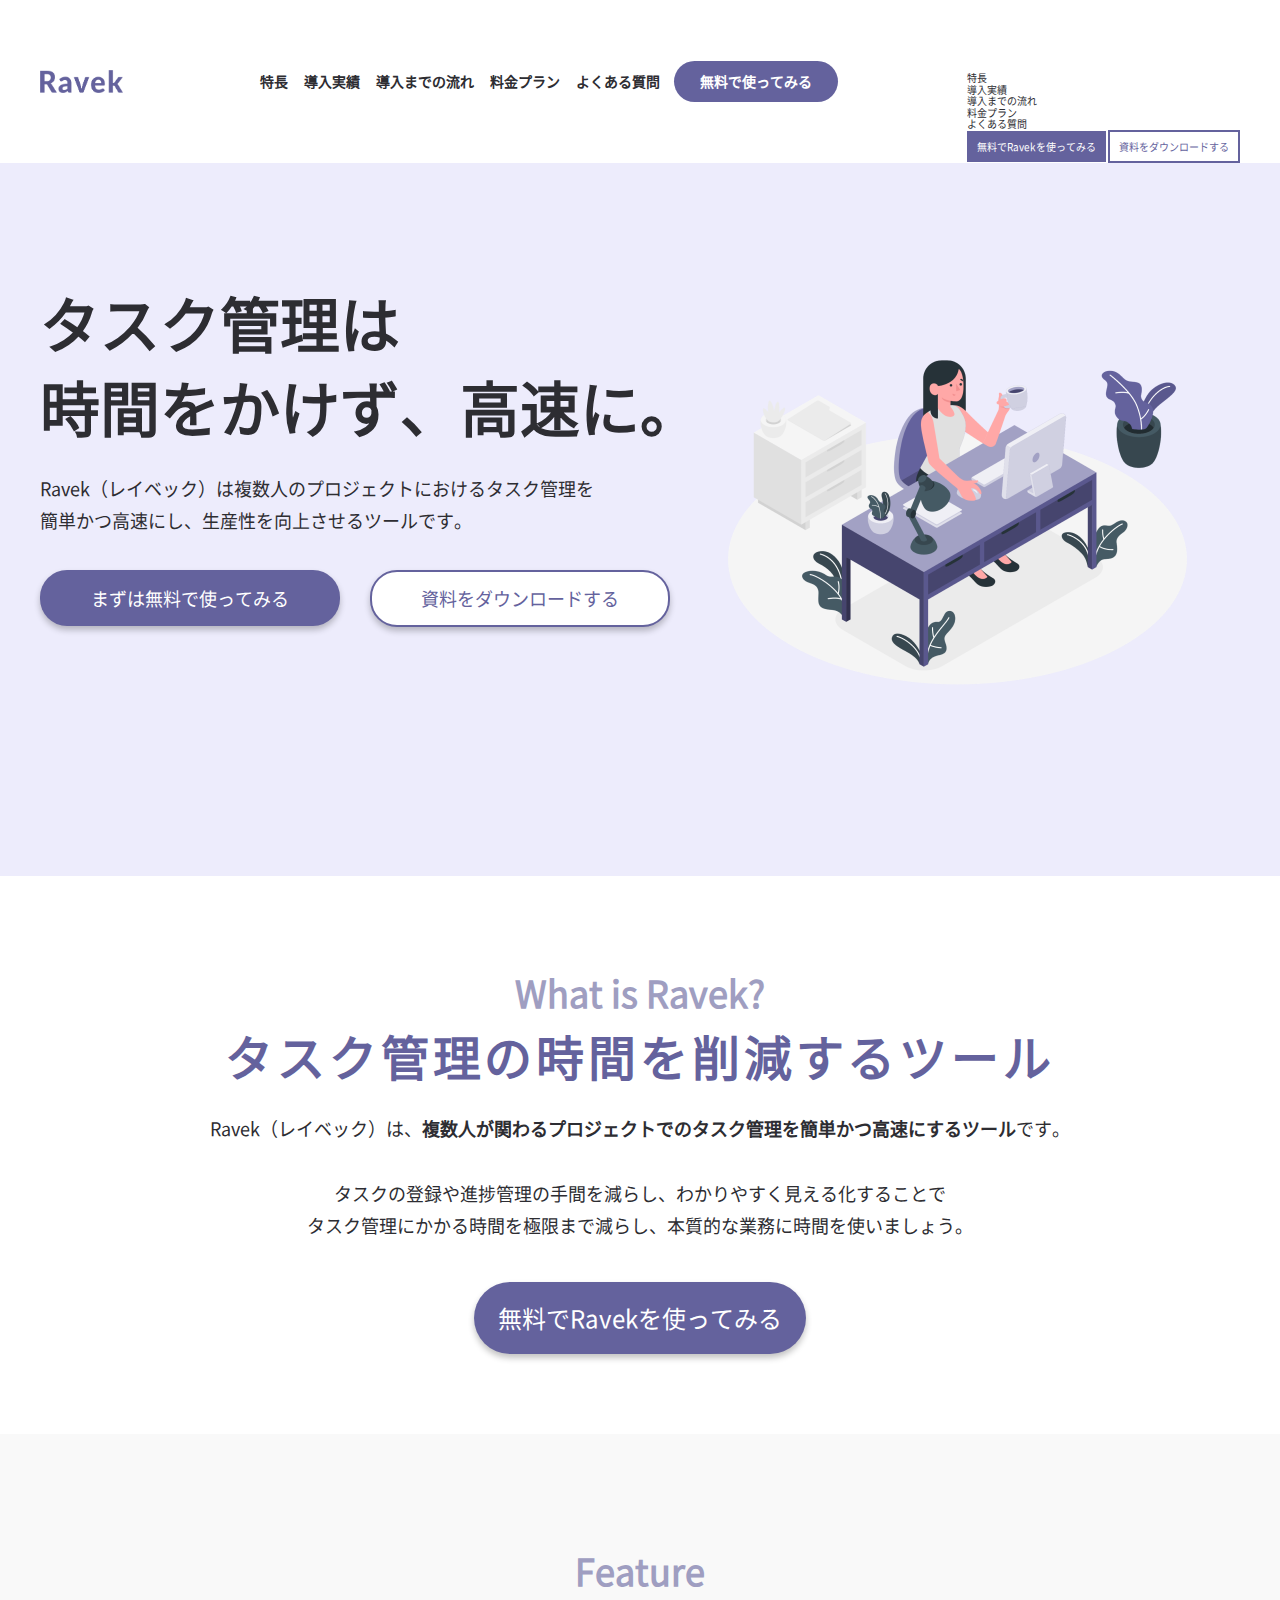
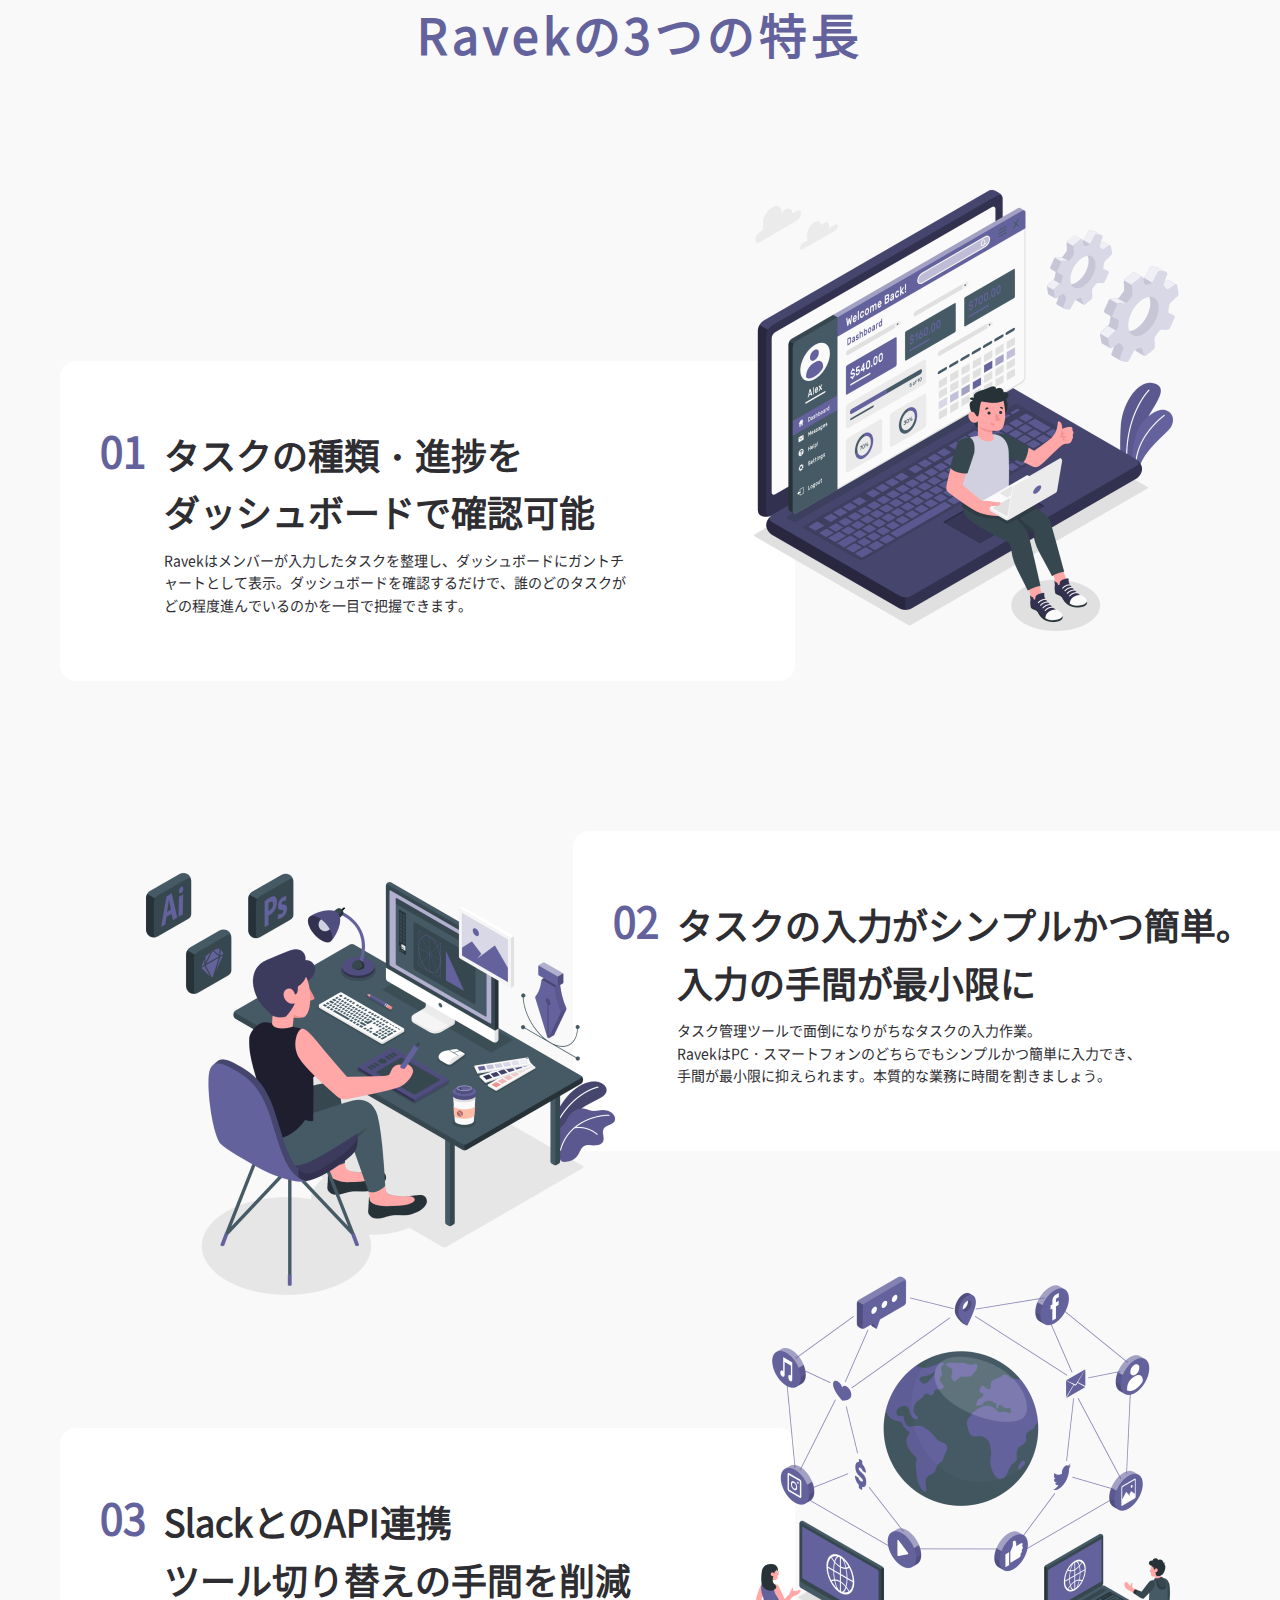
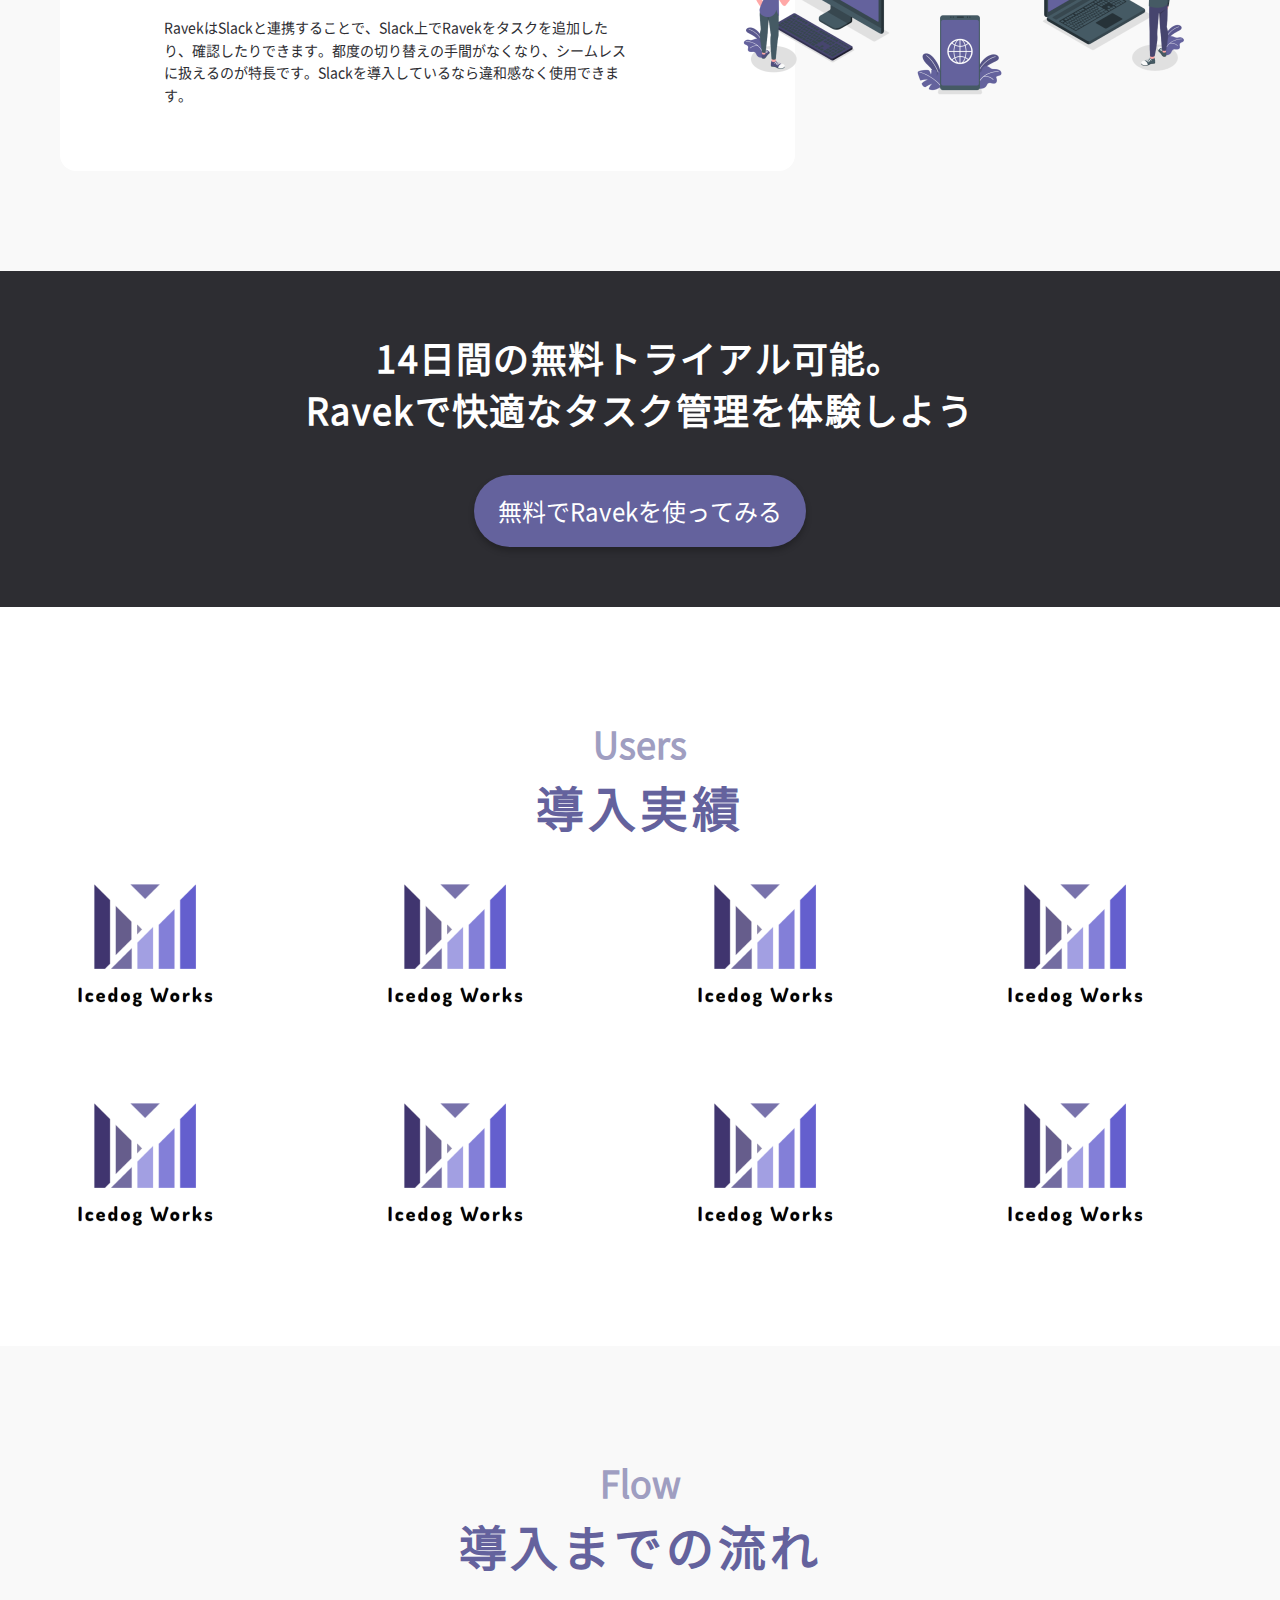
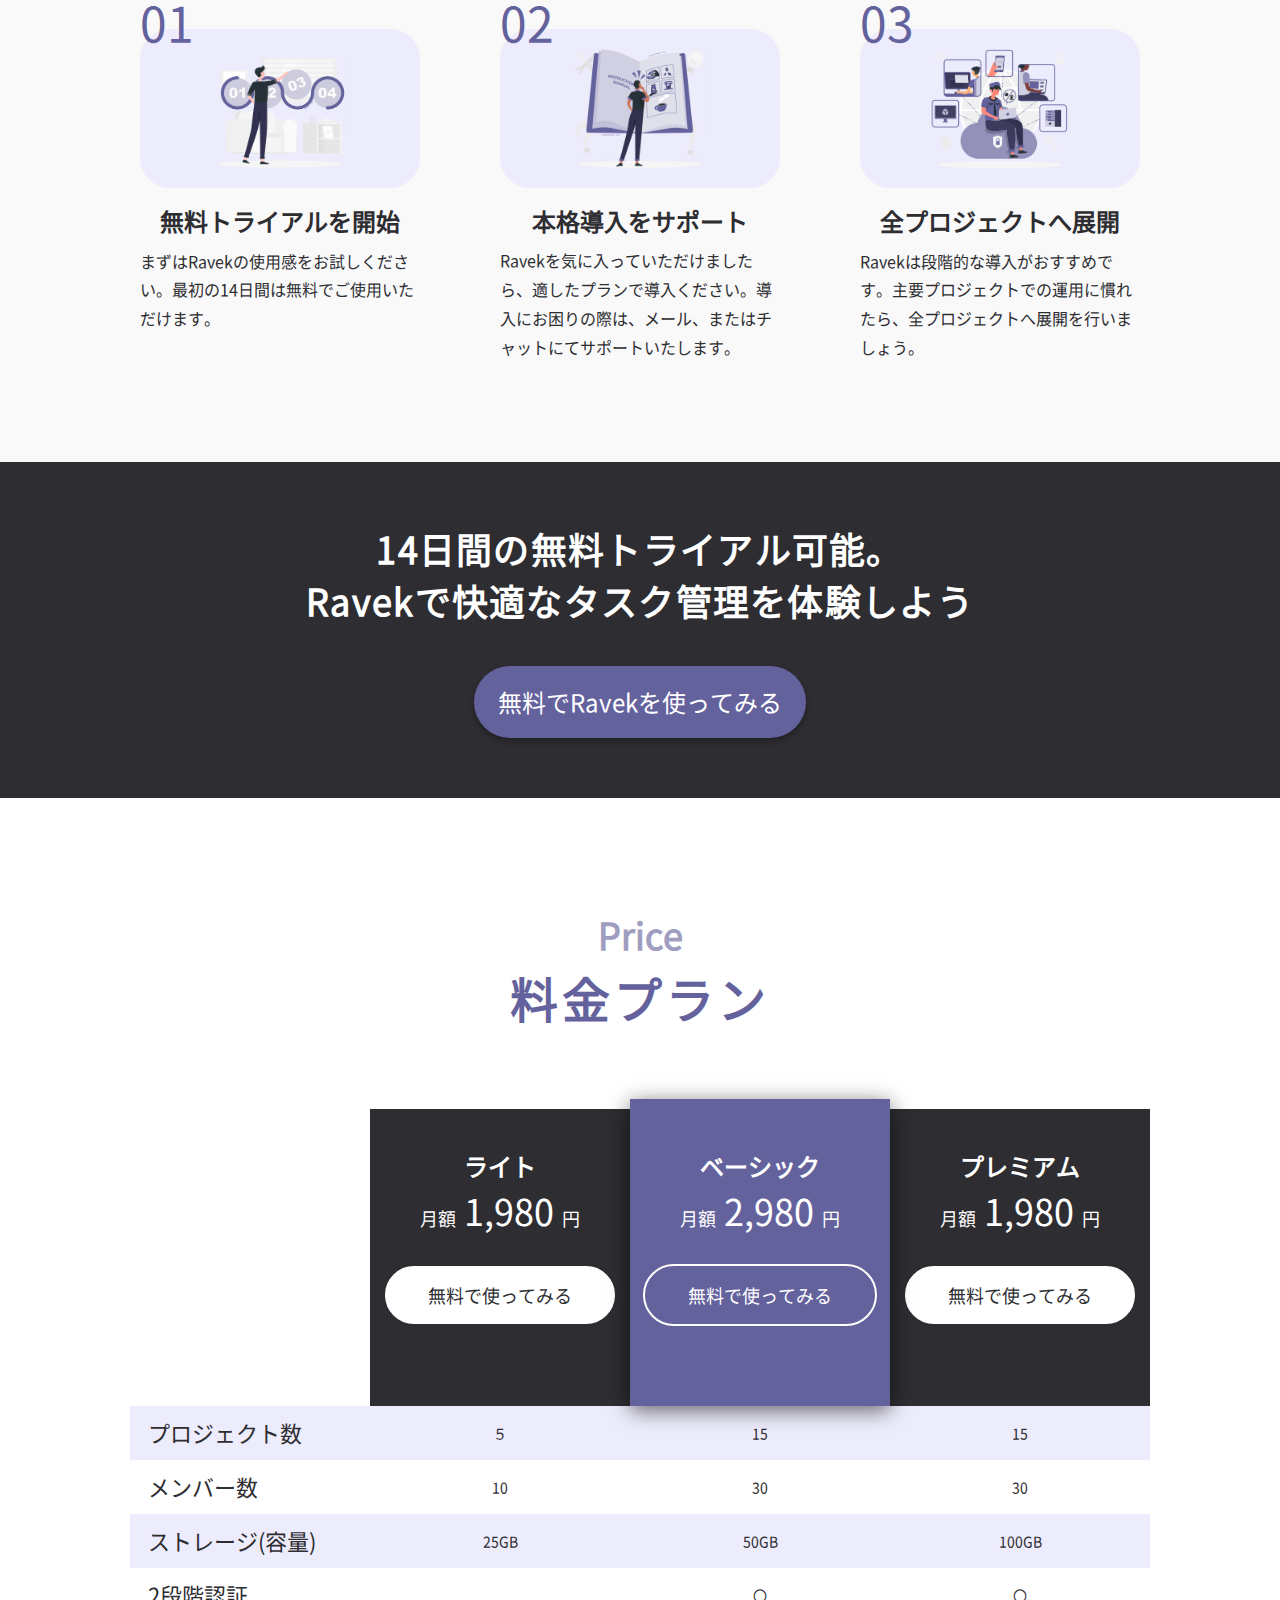
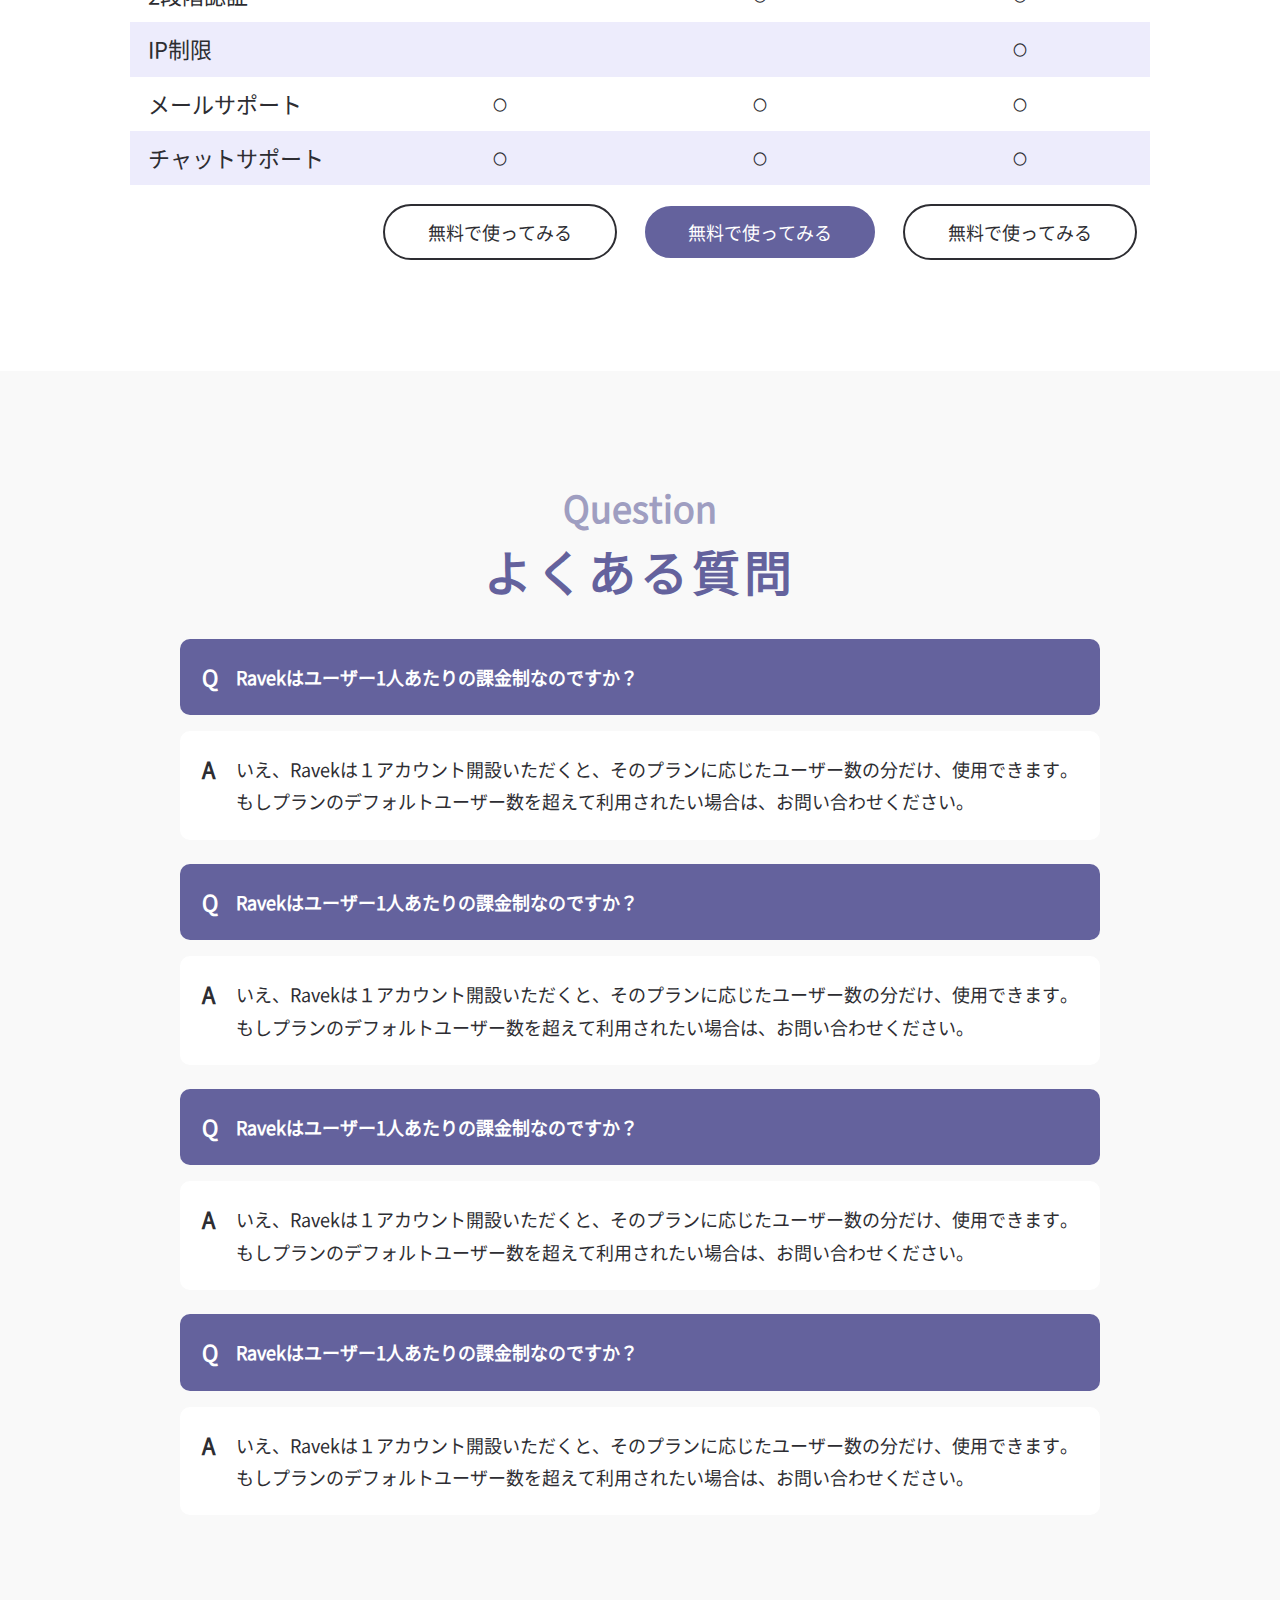
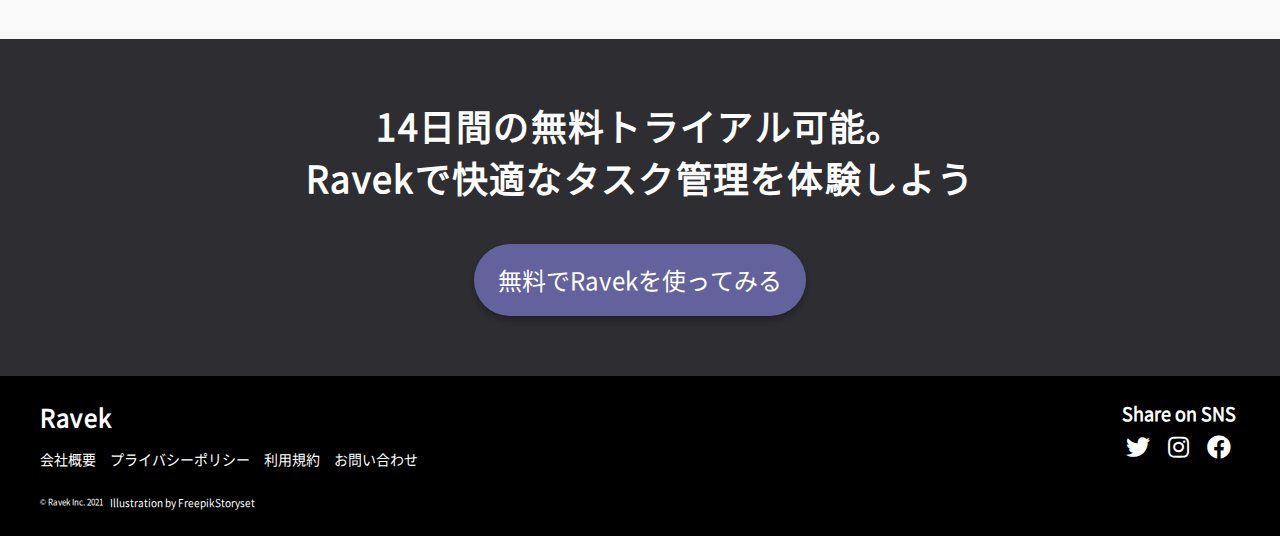
==== commit a907b9ef: "ハンバーガーメニュー前" ====
--- a/index.html
+++ b/index.html
@@ -17,7 +17,7 @@
     <meta property="og:image" content=" サムネイル画像の URL" /> -->
     <!--//OGPここまで-->
     <link rel="stylesheet" href="./css/destyle.css">
-    
+    <link href="https://use.fontawesome.com/releases/v5.6.1/css/all.css" rel="stylesheet">
     <link rel="apple-touch-icon" href="/apple_touch_icon.png">
     <link rel="stylesheet" href="./css/animate.css">
     <link rel="shortcut icon" href="./images/favicon.ico">
@@ -26,23 +26,19 @@
 <body>
     <!--ここからヘッダー-->
     <header class="header">
-        <div class="header__container section__inner">
+        <div class="header__container">
           <h1 class="header__ttl"><img src="./images/Ravek-logo.png" alt="Ravekのロゴ"></h1>
           <!--ナビゲーション-->
-          <div class="header__right">
             <nav class="nav">
               <ul class="nav__lists">
-                <li class="nav__list"><a href="#">特長</a></li>
-                <li class="nav__list"><a href="#">導入実績</a></li>
-                <li class="nav__list"><a href="#">導入までの流れ</a></li>
-                <li class="nav__list"><a href="#">料金プラン</a></li>
-                <li class="nav__list"><a href="#">よくある質問</a></li>
+                <li><a href="#">特長</a></li>
+                <li><a href="#">導入実績</a></li>
+                <li><a href="#">導入までの流れ</a></li>
+                <li><a href="#">料金プラン</a></li>
+                <li><a href="#">よくある質問</a></li>
+                <li><a href="#" class="nav__cta-btn">無料で使ってみる</a></li>
               </ul>
             </nav>
-            <div class="cta-btn">
-                <a href="#">無料で使ってみる</a>
-            </div>
-          </div>
           <!--hamburgerボタンー-->
           <div class="open-btn1">
             <span>MENU</span>
@@ -51,28 +47,34 @@
             <span></span>
           </div>
           <!--hamburgerメニュー-->
-          <nav class="hamburger">
-            <ul class="hamburger__lists">
-              <li class="hamburger__list">
-                <a class="hamburger__link" href="#">特長</a>
-              </li>
-              <li class="hamburger__list">
-                <a class="hamburger__link" href="#">導入実績</a>
-              </li>
-              <li class="hamburger__list">
-                <a class="hamburger__link" href="#">導入までの流れ</a>
-              </li>
-              <li class="hamburger__list">
-                <a class="hamburger__link" href="#">料金プラン</a>
-              </li>
-              <li class="hamburger__list">
-                <a class="hamburger__link" href="#">よくある質問</a>
-              </li>
-            </ul>
-          </nav>
+          <div class="hamburger">
+            <nav>
+              <ul class="hamburger__lists">
+                <li class="hamburger__list">
+                  <a class="hamburger__link" href="#">特長</a>
+                </li>
+                <li class="hamburger__list">
+                  <a class="hamburger__link" href="#">導入実績</a>
+                </li>
+                <li class="hamburger__list">
+                  <a class="hamburger__link" href="#">導入までの流れ</a>
+                </li>
+                <li class="hamburger__list">
+                  <a class="hamburger__link" href="#">料金プラン</a>
+                </li>
+                <li class="hamburger__list">
+                  <a class="hamburger__link" href="#">よくある質問</a>
+                </li>
+              </ul>
+            </nav>
+            <!-- <div class="header__cta-wrap"> -->
+              <span><a class="cta-btn" href="#">無料でRavekを使ってみる</a></span>
+              <span><a class="cta-btn cta-btn-whiteback" href="#">資料をダウンロードする</a></span>
+            <!-- </div> -->
+          </div>
           <!--//ここまでナビゲーション-->
         </div>
-      </header>
+    </header>
       <!--//ここまでヘッダー-->
       
       <!--ここからメインコンテンツ-->
@@ -86,7 +88,7 @@
                       タスク管理は<br>時間をかけず、高速に。
                   </h2>
                   <p class="fv__text">
-                      Ravek（レイベック）は複数人のプロジェクトにおけるタスク管理を<br>
+                      Ravek（レイベック）は複数人のプロジェクトにおけるタスク管理を<br class="is-lg">
                       簡単かつ高速にし、生産性を向上させるツールです。
                   </p>
                   <div class="fv__cta-wrap">
@@ -110,7 +112,7 @@
             <div class="about__contents">
               <p>Ravek（レイベック）は、<strong>複数人が関わるプロジェクトでのタスク管理を簡単かつ高速にするツール</strong>です。<br><br>
   
-                タスクの登録や進捗管理の手間を減らし、わかりやすく見える化することで
+                タスクの登録や進捗管理の手間を減らし、わかりやすく見える化することで<br class="is-lg">
                 タスク管理にかかる時間を極限まで減らし、本質的な業務に時間を使いましょう。
               </p>
               <div class="section__cta">
@@ -126,40 +128,49 @@
             <h2 class="section__ttl" data-en="Feature">Ravekの3つの特長</h2>
             <div class="feature__items">
               <div class="feature__item feature__item-1">
-                <div class="feature__item-card">
-                  <h3 class="feature__item-ttl" data-number="01">タスクの種類・進捗を<br>
-                    ダッシュボードで確認可能</h3>
-                  <p class="feature__item-text">Ravekはメンバーが入力したタスクを整理し、ダッシュボードにガントチャートとして表示。ダッシュボードを確認するだけで、誰のどのタスクがどの程度進んでいるのかを一目で把握できます。
-                  </p>
-                </div>
-                <img src="./images/feature1.png" alt="">
-              </div>
-            </div><!-- .feature__item -->
-            <div class="feature__items">
-              <div class="feature__item">
-                <div class="feature__item-card">
-                  <h3 class="feature__item-number">02</h3>
-                  <p class="feature__item-ttl">タスクの入力がシンプルかつ簡単。<br>
-                    入力の手間が最小限に</p>
-                  <p class="feature__item-text">タスク管理ツールで面倒になりがちなタスクの入力作業。
-                    RavekはPC・スマートフォンのどちらでもシンプルかつ簡単に入力でき、手間が最小限に抑えられます。本質的な業務に時間を割きましょう。
-                  </p>
-                </div>
-                <img src="./images/feature2.png" alt="">
-              </div>
-            </div><!-- .feature__item -->
-            <div class="feature__items">
-              <div class="feature__item">
-                <div class="feature__item-card">
-                  <h3 class="feature__item-number">03</h3>
-                  <p class="feature__item-ttl">SlackとのAPI連携<br>
-                    ツール切り替えの手間を削減</p>
-                  <p class="feature__item-text">RavekはSlackと連携することで、Slack上でRavekをタスクを追加したり、確認したりできます。都度の切り替えの手間がなくなり、シームレスに扱えるのが特長です。Slackを導入しているなら違和感なく使用できます。
-                  </p>
-                </div>
-                <img src="./images/feature3.png" alt="">
-              </div>
-            </div><!-- .feature__item -->
+                <div class="feature__item__card">
+                  <div class="feature__item-no">01</div>
+                  <div class="feature__item-read">
+                    <h3 class="feature__item-ttl">タスクの種類・進捗を<br>
+                      ダッシュボードで確認可能</h3>
+                    <p class="feature__item-text">Ravekはメンバーが入力したタスクを整理し、ダッシュボードにガントチャートとして表示。ダッシュボードを確認するだけで、誰のどのタスクがどの程度進んでいるのかを一目で把握できます。
+                    </p>
+                  </div>
+                </div>
+                <div class="feature__item-img">
+                  <img src="./images/feature1.png" alt="">
+                </div>
+              </div><!-- .feature__item -->
+              <div class="feature__item feature__item-2">
+                <div class="feature__item__card">
+                  <div class="feature__item-no">02</div>
+                  <div class="feature__item-read">
+                    <h3 class="feature__item-ttl" data-number="02">タスクの入力がシンプルかつ簡単。<br>
+                      入力の手間が最小限に</h3>
+                    <p class="feature__item-text">タスク管理ツールで面倒になりがちなタスクの入力作業。<br class="is-lg">
+                      RavekはPC・スマートフォンのどちらでもシンプルかつ簡単に入力でき、手間が最小限に抑えられます。本質的な業務に時間を割きましょう。
+                    </p>
+                  </div>
+                </div>
+                <div class="feature__item-img">
+                  <img src="./images/feature2.png" alt="">
+                </div>
+              </div><!-- .feature__item -->
+              <div class="feature__item feature__item-3">
+                <div class="feature__item__card">
+                  <div class="feature__item-no">03</div>
+                  <div class="feature__item-read">
+                    <h3 class="feature__item-ttl" data-number="03">SlackとのAPI連携<br>
+                      ツール切り替えの手間を削減</h3>
+                    <p class="feature__item-text">RavekはSlackと連携することで、Slack上でRavekをタスクを追加したり、確認したりできます。都度の切り替えの手間がなくなり、シームレスに扱えるのが特長です。Slackを導入しているなら違和感なく使用できます。
+                    </p>
+                  </div>
+                </div>
+                <div class="feature__item-img">
+                  <img src="./images/feature3.png" alt="">
+                </div>
+              </div><!-- .feature__item -->
+            </div>
           </div>
         </section>
         <!-- //ここまでfeatureセクション -->
@@ -169,13 +180,15 @@
             <p>14日間の無料トライアル可能。<br>
               Ravekで快適なタスク管理を体験しよう
             </p>
-            <a href="#" class="cta-btn">無料でRavekを使ってみる</a>
+            <div class="section__cta">
+              <a href="#" class="cta-btn">無料でRavekを使ってみる</a>
+            </div>
           </div>
         </section>
         <!-- //ここまでactionセクション -->
         <!-- ここからuserセクション -->
         <section class="users">
-          <div class="users__container">
+          <div class="users__container section__inner">
             <h2 class="section__ttl" data-en="Users">導入実績</h2>
             <div class="users__items">
               <div class="users__item">
@@ -208,29 +221,35 @@
         <!-- //ここまでusersセクション -->
         <!-- ここからflowセクション -->
         <section class="flow">
-          <div class="flow__container">
+          <div class="flow__container section__inner">
             <h2 class="section__ttl" data-en="Flow">導入までの流れ</h2>
             <div class="flow__items">
               <div class="flow__item">
-                <p class="flow__item-number">01</p>
-                <div class="flow-image">
-                  <img src="./images/flow01.png" alt="">
+                <div class="flow__item__head">
+                  <p class="flow__item-number">01</p>
+                  <div class="flow-image">
+                    <img src="./images/flow01.png" alt="">
+                  </div>
                 </div>
                 <p class="flow__item-ttl">無料トライアルを開始</p>
                 <p class="flow__item-text">まずはRavekの使用感をお試しください。最初の14日間は無料でご使用いただけます。</p>
               </div>
               <div class="flow__item">
-                <p class="flow__item-number">02</p>
-                <div class="flow-image">
-                  <img src="./images/flow02.png" alt="">
+                <div class="flow__item__head">
+                  <p class="flow__item-number">02</p>
+                  <div class="flow-image">
+                    <img src="./images/flow02.png" alt="">
+                  </div>
                 </div>
                 <p class="flow__item-ttl">本格導入をサポート</p>
                 <p class="flow__item-text">Ravekを気に入っていただけましたら、適したプランで導入ください。導入にお困りの際は、メール、またはチャットにてサポートいたします。</p>
               </div>
               <div class="flow__item">
-                <p class="flow__item-number">03</p>
-                <div class="flow-image">
-                  <img src="./images/flow03.png" alt="">
+                <div class="flow__item__head">
+                  <p class="flow__item-number">03</p>
+                  <div class="flow-image">
+                    <img src="./images/flow03.png" alt="">
+                  </div>
                 </div>
                 <p class="flow__item-ttl">全プロジェクトへ展開</p>
                 <p class="flow__item-text">Ravekは段階的な導入がおすすめです。主要プロジェクトでの運用に慣れたら、全プロジェクトへ展開を行いましょう。</p>
@@ -245,63 +264,75 @@
             <p>14日間の無料トライアル可能。<br>
               Ravekで快適なタスク管理を体験しよう
             </p>
-            <a href="#" class="cta-btn">無料でRavekを使ってみる</a>
+            <div class="section__cta">
+              <a href="#" class="cta-btn">無料でRavekを使ってみる</a>
+            </div>
           </div>
         </section>
         <!-- //ここまでactionセクション -->
         <section class="price">
           <div class="price__container">
             <h2 class="section__ttl" data-en="Price">料金プラン</h2>
-            <div class="price__corse">
-              <div class="price__corse-item">
-                <p class="price__corse-ttl">ライト</p>
-                <p class="prise__corse-price">月額 <span>1,980</span>円</p>
-                <a href="#" class="cta-btn">無料で使ってみる</a>
-              </div>
-              <div class="price__corse-item">
-                <p class="price__corse-ttl">ベーシック</p>
-                <p class="prise__corse-price">月額 <span>2,980</span>円</p>
-                <a href="#" class="cta-btn">無料で使ってみる</a>
-              </div>
-              <div class="price__corse-item">
-                <p class="price__corse-ttl">プレミアム</p>
-                <p class="prise__corse-price">月額 <span>4,980</span>円</p>
-                <a href="#" class="cta-btn">無料で使ってみる</a>
-              </div>
-            </div>
-            <table>
-              <tr>
-                <th>プロジェクト数</th><td>５</td><td>15</td><td>15</td>
-              </tr>
-              <tr>
-                <th>メンバー数</th><td>10</td><td>30</td><td>30</td>
-              </tr>
-              <tr>
-                <th>ストレージ(容量)</th><td>25GB</td><td>50GB</td><td>100GB</td>
-              </tr>
-              <tr>
-                <th>2段階認証</th><td></td><td>〇</td><td>〇</td>
-              </tr>
-              <tr>
-                <th>IP制限</th><td></td><td></td><td>〇</td>
-              </tr>
-              <tr>
-                <th>メールサポート</th><td>〇</td><td>〇</td><td>〇</td>
-              </tr>
-              <tr>
-                <th>チャットサポート</th><td>〇</td><td>〇</td><td>〇</td>
-              </tr>
-            </table>
-            <div class="price__corse__action">
-              <a href="#" class="cta-btn">無料で使ってみる</a>
-              <a href="#" class="cta-btn">無料で使ってみる</a>
-              <a href="#" class="cta-btn">無料で使ってみる</a>
+            <div class="price__wrap">
+              <table class="price__table">
+                <thead>
+                  <tr>
+                    <th></th>
+                    <td style="background: #2D2D32;">
+                      <span class="price__corse-name">ライト</span><br>
+                      <span class="price__monthly">月額<span class="price__monthly__inline"> 1,980 </span>円</span><br>
+                      <a href="#" class="price__btn" style="margin: 2.8rem auto 4rem;">無料で使ってみる</a>
+                    </td>
+                    <td class="popular" style="background: #64629D;">
+                      <span class="price__corse-name inner">ベーシック</span><br>
+                      <span class="price__monthly">月額<span class="price__monthly__inline"> 2,980 </span>円</span><br>
+                      <a href="#" class="price__btn__blueback" style="margin: 2.8rem auto 4rem;">無料で使ってみる</a>
+                    </td>
+                    <td  style="background: #2D2D32;">
+                      <span class="price__corse-name">プレミアム</span><br>
+                      <span class="price__monthly">月額<span class="price__monthly__inline"> 1,980 </span>円</span><br>
+                      <a href="#" class="price__btn" style="margin: 2.8rem auto 4rem;">無料で使ってみる</a>
+                    </td>
+                  </tr>
+                 
+                </thead>
+               
+                <tbody>
+                  <tr>
+                    <th>プロジェクト数</th><td>５</td><td>15</td><td>15</td>
+                  </tr>
+                  <tr>
+                    <th>メンバー数</th><td>10</td><td>30</td><td>30</td>
+                  </tr>
+                  <tr>
+                    <th>ストレージ(容量)</th><td>25GB</td><td>50GB</td><td>100GB</td>
+                  </tr>
+                  <tr>
+                    <th>2段階認証</th><td></td><td>〇</td><td>〇</td>
+                  </tr>
+                  <tr>
+                    <th>IP制限</th><td></td><td></td><td>〇</td>
+                  </tr>
+                  <tr>
+                    <th>メールサポート</th><td>〇</td><td>〇</td><td>〇</td>
+                  </tr>
+                  <tr>
+                    <th>チャットサポート</th><td>〇</td><td>〇</td><td>〇</td>
+                  </tr>
+                  <tr>
+                    <th></th>
+                    <td><a href="#" class="price__btn" style="margin: 0 auto;">無料で使ってみる</a></td>
+                    <td><a href="#" class="price__btn__blueback" style="margin: 0 auto;">無料で使ってみる</a></td>
+                    <td><a href="#" class="price__btn" style="margin: 0 auto;">無料で使ってみる</a></td>
+                  </tr>
+                </tbody>
+              </table>
             </div>
           </div>
         </section>
         <!-- ここからquestionセクション -->
         <section class="question">
-          <div class="question__container">
+          <div class="question__container section__inner">
             <h2 class="section__ttl" data-en="Question">よくある質問</h2>
             <dl>
               <dt>Ravekはユーザー1人あたりの課金制なのですか？</dt>
@@ -326,42 +357,45 @@
             <p>14日間の無料トライアル可能。<br>
               Ravekで快適なタスク管理を体験しよう
             </p>
-            <a href="#" class="cta-btn">無料でRavekを使ってみる</a>
+            <div class="section__cta">
+              <a href="#" class="cta-btn">無料でRavekを使ってみる</a>
+            </div>
           </div>
         </section>
         <!-- //ここまでactionセクション -->
       </main>
       <!--ここからフッター-->
       <footer class="footer">
-        <footer__container>
-          <div class="footer__logo">Ravek</div>
-          <div class="footer__link__wrapper">
-            <div class="footer__link-nav">
-              <ul>
-                <li><a href="#">会社概要</a></li>
-                <li><a href="#">プライバシーポリシー</a></li>
-                <li><a href="#">利用規約</a></li>
-                <li><a href="#">お問い合わせ</a></li>
-              </ul>
-            </div>
-            <div class="footer__link-sns">
-              <p>Share on SNS</p>
-              <ul>
-                <li><a href="#"><i class="fab fa-twitter"></i></a></li>
-                <li><a href="#"><i class="fab fa-instagram"></i></a></li>
-                <li><a href="#"><i class="fab fa-facebook"></i></a></li>
-              </ul>
-            </div>
-          </div>
-          <p class="copyright">© Ravek Inc. 2021</p>
-          <p>Illustration by FreepikStoryset</p>
-        </footer__container>
+        <div class="footer__container section__inner">
+          <div class="footer__right__block">
+            <p>Share on SNS</p>
+            <ul class="footer__sns__lists">
+              <li><a href="#"><i class="fab fa-twitter"></i></a></li>
+              <li><a href="#"><i class="fab fa-instagram"></i></a></li>
+              <li><a href="#"><i class="fab fa-facebook"></i></a></li>
+            </ul>
+          </div>
+          <div class="footer__left__block">
+            <h1 class="footer__logo">Ravek</h1>
+            <div class="footer__link__wrapper">
+              <nav class="footer__nav">
+                <ul class="footer__nav__lists">
+                  <li><a href="#">会社概要</a></li>
+                  <li><a href="#">プライバシーポリシー</a></li>
+                  <li><a href="#">利用規約</a></li>
+                  <li><a href="#">お問い合わせ</a></li>
+                </ul>
+              </nav>
+            </div>
+            <div class="copyright">
+              <small>© Ravek Inc. 2021</small>
+              <p class="Illustration">Illustration by FreepikStoryset</p>
+            </div>
+          </div>
+        </div>
 
       </footer>
       <!--//ここまでフッター-->
-    
-    
-        <div class="totop"><a href="#">TOP</a></div>
     <script src="js/jquery-3.6.0.min.js"></script>
     <script src="js/wow.min.js"></script>
     <script src="js/script.js"></script>
--- a/css/style.css
+++ b/css/style.css
@@ -1,10 +1,32 @@
 @charset "UTF-8";
+@font-face {
+  font-family: "nsjpRe";
+  font-style: normal;
+  font-weight: 400;
+  src: url("../font/nsjpRe.woff") format("woff");
+}
+
+/* 他のサイズを追加する場合も同様に */
+@font-face {
+  font-family: "nsjpBo";
+  font-style: normal;
+  font-weight: 700;
+  src: url("../font/nsjpBo.woff") format("woff");
+}
+
+@font-face {
+  font-family: "nsjpBl";
+  font-style: normal;
+  font-weight: 900;
+  src: url("../font/nsjpBl.woff") format("woff");
+}
+
 html {
   font-size: 10px;
 }
 
 body {
-  font-family: "ヒラギノ角ゴ Pro W3", "Hiragino Kaku Gothic Pro", "メイリオ", Meiryo, "ＭＳ Ｐゴシック", "MS PGothic", sans-serif;
+  font-family: "nsjpRe", sans-serif;
   color: #2D2D32;
 }
 
@@ -23,7 +45,7 @@
 }
 
 .section__inner {
-  padding: 8rem 4%;
+  padding: 6rem 2rem;
   margin: 0 auto;
 }
 
@@ -76,77 +98,101 @@
   }
 }
 
-.g-nav {
-  /*position:fixed;にし、z-indexの数値を小さくして最背面へ*/
+@media (max-width: 599px) {
+  .is-lg {
+    display: none;
+  }
+}
+
+.cta-btn {
+  background-color: #64629D;
+  color: #fff;
+  padding: 1em;
+  display: inline-block;
+}
+
+.cta-btn.cta-btn-whiteback {
+  background-color: #fff;
+  color: #64629D;
+  padding: .9em;
+  border: 2px solid #64629D;
+}
+
+.header__container {
+  display: -webkit-box;
+  display: -ms-flexbox;
+  display: flex;
+  -webkit-box-align: center;
+      -ms-flex-align: center;
+          align-items: center;
+  -webkit-box-pack: justify;
+      -ms-flex-pack: justify;
+          justify-content: space-between;
+  padding: 0 4%;
+}
+
+@media (min-width: 1025px) {
+  .header__container {
+    max-width: 1240px;
+    margin: 0 auto;
+    padding: 0 20px;
+  }
+}
+
+.header__ttl img {
+  width: 83px;
+}
+
+.nav__lists {
+  display: none;
+}
+
+@media (min-width: 1025px) {
+  .nav__lists {
+    display: -webkit-box;
+    display: -ms-flexbox;
+    display: flex;
+    -webkit-box-align: center;
+        -ms-flex-align: center;
+            align-items: center;
+  }
+}
+
+.nav__lists li {
+  padding: 17px 0;
+}
+
+.nav__lists li a {
+  display: block;
+  padding: 12px 8px;
+  font-size: 1.4rem;
+  font-weight: 700;
+}
+
+.nav__lists li a.nav__cta-btn {
+  padding: 12px 26px;
+  text-align: center;
+  background: #64629D;
+  color: #fff;
+  border-radius: 25px;
+  margin-left: 6px;
+}
+
+.open-btn1 {
+  display: block;
   position: fixed;
-  z-index: -1;
-  opacity: 0;
-  /*はじめは透過0*/
-  /*ナビの位置と形状*/
-  top: 0;
-  width: 100%;
-  height: 100vh;
-  /*ナビの高さ*/
-  background: #2D2D32;
-  /*動き*/
-  -webkit-transition: all 0.3s;
-  transition: all 0.3s;
-}
-
-.g-nav.panel-active {
-  opacity: 1;
-  z-index: 999;
-}
-
-.g-nav.panelactive .g-nav__list {
-  position: fixed;
-  z-index: 999;
-  width: 100%;
-  height: 100vh;
-  overflow: auto;
-  -webkit-overflow-scrolling: touch;
-}
-
-.g-nav ul {
-  display: none;
-  position: absolute;
-  z-index: 999;
-  top: 50%;
-  left: 50%;
-  -webkit-transform: translate(-50%, -50%);
-          transform: translate(-50%, -50%);
-}
-
-.g-nav.panel-active ul {
-  display: block;
-}
-
-.g-nav li {
-  text-align: center;
-}
-
-.g-nav li a {
-  color: #fff;
-  display: block;
-  padding: 16px;
-  letter-spacing: .1em;
-}
-
-.open-btn1 {
-  display: none;
-}
-
-@media (max-width: 599px) {
+  z-index: 9999;
+  /*ボタンを最前面に*/
+  top: 1rem;
+  right: 5rem;
+  cursor: pointer;
+  width: 50px;
+  height: 50px;
+}
+
+@media (min-width: 1025px) {
   .open-btn1 {
-    display: block;
-    position: fixed;
-    z-index: 9999;
-    /*ボタンを最前面に*/
-    top: 0;
-    right: 10px;
-    cursor: pointer;
-    width: 50px;
-    height: 50px;
+    display: none;
   }
 }
 
@@ -194,84 +240,9 @@
   width: 45%;
 }
 
-.cta-btn {
-  background-color: #64629D;
-  color: #fff;
-  padding: 1em;
-  display: inline-block;
-}
-
-.cta-btn.cta-btn-whiteback {
-  background-color: #fff;
-  color: #64629D;
-  padding: .9em;
-  border: 1px solid #64629D;
-}
-
 .hamburger {
-  display: none;
-}
-
-.header__container {
-  display: -webkit-box;
-  display: -ms-flexbox;
-  display: flex;
-  -webkit-box-align: center;
-      -ms-flex-align: center;
-          align-items: center;
-  -webkit-box-pack: justify;
-      -ms-flex-pack: justify;
-          justify-content: space-between;
-  height: 72px;
-}
-
-.header__ttl img {
-  width: 83px;
-}
-
-.header__right {
-  display: none;
-}
-
-@media (min-width: 1025px) {
-  .header__right {
-    display: -webkit-box;
-    display: -ms-flexbox;
-    display: flex;
-    height: 72px;
-    -webkit-box-align: center;
-        -ms-flex-align: center;
-            align-items: center;
-  }
-  .header__right .cta-btn {
-    padding: .75rem 1.625rem;
-    border-radius: 25px;
-  }
-}
-
-.nav {
-  height: inherit;
-}
-
-.nav__lists {
-  display: -webkit-box;
-  display: -ms-flexbox;
-  display: flex;
-  height: inherit;
-}
-
-.nav__list {
-  height: inherit;
-  margin-right: 1rem;
-}
-
-.nav__list a {
-  display: block;
-  height: inherit;
-  font-size: 1.4rem;
-  display: -ms-grid;
-  display: grid;
-  place-items: center;
+  padding-top: 72px;
+  z-index: 9998;
 }
 
 .fv {
@@ -323,7 +294,7 @@
 
 .fv__container img {
   max-width: 305px;
-  margin: 0 auto;
+  margin: -2rem auto -1.2rem;
 }
 
 @media (min-width: 1025px) {
@@ -378,7 +349,6 @@
 }
 
 .fv__cta-wrap span {
-  margin-bottom: 3rem;
   text-align: center;
 }
 
@@ -393,30 +363,49 @@
   width: 300px;
   font-size: 1.8rem;
   border-radius: 27px;
+  -webkit-box-shadow: 0px 4px 6px 0px #0000003D;
+          box-shadow: 0px 4px 6px 0px #0000003D;
+}
+
+.fv__cta-wrap span:nth-child(1) {
+  margin-bottom: 3.2rem;
 }
 
 .fv__cta__wrap .cta-btn-whiteback {
   margin-top: 3.2rem;
 }
 
+.about {
+  background: #fff;
+}
+
 .about__container {
   margin: 0 auto;
+  padding: 8rem 2rem;
 }
 
 @media (min-width: 1025px) {
   .about__container {
-    max-width: 90rem;
+    max-width: 92rem;
     width: 100%;
   }
 }
 
 .about__contents {
   margin-top: 2.9rem;
+  text-align: center;
 }
 
 .about__contents p {
-  font-size: 1.8rem;
-  line-height: 1.8;
+  font-size: 1.6rem;
+  line-height: 1.6;
+}
+
+@media (min-width: 1025px) {
+  .about__contents p {
+    font-size: 1.8rem;
+    line-height: 1.8;
+  }
 }
 
 .section__cta {
@@ -425,14 +414,52 @@
 
 .section__cta a {
   margin-top: 4rem;
-  text-align: center;
-  font-size: 2.4rem;
+  font-size: 1.8rem;
+  text-align: center;
   line-height: 1;
-  border-radius: 50px;
+  border-radius: 29px;
+  -webkit-box-shadow: 0px 4px 6px 0px #0000003D;
+          box-shadow: 0px 4px 6px 0px #0000003D;
+}
+
+@media (min-width: 1025px) {
+  .section__cta a {
+    font-size: 2.4rem;
+    border-radius: 50px;
+  }
 }
 
 .feature {
   background-color: #F9F9F9;
+}
+
+.feature__container {
+  padding-top: 60px;
+  padding-bottom: 60px;
+}
+
+@media (min-width: 1025px) {
+  .feature__container {
+    max-width: 1200px;
+    margin: 0 auto;
+    padding: 100px 20px;
+  }
+}
+
+.feature__items {
+  margin-top: 40px;
+}
+
+@media (min-width: 600px) {
+  .feature__items {
+    margin-top: 70px;
+  }
+}
+
+@media (min-width: 1025px) {
+  .feature__items {
+    margin-top: 100px;
+  }
 }
 
 .feature__item {
@@ -443,59 +470,765 @@
   -webkit-box-direction: normal;
       -ms-flex-direction: column;
           flex-direction: column;
-  margin-top: 40px;
-}
-
-@media (min-width: 1025px) {
+  margin: 0 auto;
+}
+
+@media (min-width: 600px) {
   .feature__item {
     -webkit-box-orient: horizontal;
     -webkit-box-direction: normal;
         -ms-flex-direction: row;
             flex-direction: row;
-    margin-top: 102px;
-  }
-}
-
-.feature__item img {
+    max-height: 520px;
+  }
+}
+
+@media (min-width: 1025px) {
+  .feature__item {
+    -webkit-box-orient: horizontal;
+    -webkit-box-direction: normal;
+        -ms-flex-direction: row;
+            flex-direction: row;
+  }
+}
+
+.feature__item-2 {
+  margin-top: 60px;
+}
+
+@media (min-width: 600px) {
+  .feature__item-2 {
+    -webkit-box-orient: horizontal;
+    -webkit-box-direction: reverse;
+        -ms-flex-direction: row-reverse;
+            flex-direction: row-reverse;
+  }
+}
+
+@media (min-width: 1025px) {
+  .feature__item-2 {
+    margin-top: 150px;
+    -webkit-box-orient: horizontal;
+    -webkit-box-direction: reverse;
+        -ms-flex-direction: row-reverse;
+            flex-direction: row-reverse;
+  }
+}
+
+.feature__item-3 {
+  margin-top: 60px;
+}
+
+@media (min-width: 1025px) {
+  .feature__item-3 {
+    margin-top: -100px;
+  }
+}
+
+.feature__item__card {
+  display: -webkit-box;
+  display: -ms-flexbox;
+  display: flex;
+  -webkit-box-orient: vertical;
+  -webkit-box-direction: normal;
+      -ms-flex-direction: column;
+          flex-direction: column;
+  width: 100%;
+  background-color: #fff;
+  padding: 40px 20px;
+  margin-top: -75px;
+  border-radius: 16px;
+}
+
+@media (min-width: 600px) {
+  .feature__item__card {
+    -webkit-box-orient: horizontal;
+    -webkit-box-direction: normal;
+        -ms-flex-direction: row;
+            flex-direction: row;
+    margin-top: auto;
+    margin-right: -60px;
+    width: 600px;
+  }
+}
+
+@media (min-width: 1025px) {
+  .feature__item__card {
+    margin-top: auto;
+    margin-right: -95px;
+    width: 742px;
+    padding: 65px 20px 65px 40px;
+  }
+}
+
+.feature__item-2 .feature__item__card {
+  padding: 40px 10px 40px 13px;
+}
+
+@media (min-width: 1025px) {
+  .feature__item-2 .feature__item__card {
+    padding: 65px 20px 65px 40px;
+  }
+}
+
+@media (min-width: 1025px) {
+  .feature__item:nth-of-type(2) .feature__item__card {
+    margin-top: 0;
+    margin-bottom: auto;
+    margin-left: -60px;
+  }
+}
+
+.feature__item-no {
+  font-size: 4.2rem;
+  font-weight: 700;
+  color: #64629D;
+}
+
+@media (min-width: 1025px) {
+  .feature__item-read {
+    padding-left: 18px;
+  }
+}
+
+.feature__item-ttl {
+  font-size: 2.2rem;
+  font-weight: 700;
+  line-height: 1.6;
+  letter-spacing: -0.1px;
+}
+
+@media (min-width: 1025px) {
+  .feature__item-ttl {
+    font-size: 3.6rem;
+  }
+}
+
+.feature__item-text {
+  font-size: 1.4rem;
+  line-height: 1.6;
+  margin-top: 8px;
+}
+
+@media (min-width: 1025px) {
+  .feature__item-text {
+    width: 470px;
+  }
+}
+
+.feature__item-img {
   -webkit-box-ordinal-group: 0;
       -ms-flex-order: -1;
           order: -1;
+  text-align: center;
+  z-index: 2;
+}
+
+@media (min-width: 600px) {
+  .feature__item-img {
+    -webkit-box-ordinal-group: initial;
+        -ms-flex-order: initial;
+            order: initial;
+  }
+}
+
+@media (min-width: 1025px) {
+  .feature__item-img {
+    -webkit-box-ordinal-group: initial;
+        -ms-flex-order: initial;
+            order: initial;
+  }
+}
+
+.feature__item-img img {
   max-width: 280px;
 }
 
-@media (min-width: 1025px) {
-  .feature__item img {
+@media (min-width: 600px) {
+  .feature__item-img img {
+    max-width: 400px;
+  }
+}
+
+@media (min-width: 1025px) {
+  .feature__item-img img {
     max-width: 520px;
   }
 }
 
-.feature__item-card {
+.action {
+  background: #2D2D32;
+}
+
+.action__container {
+  padding: 4rem 2rem;
+  text-align: center;
+  margin: 0 auto;
+}
+
+@media (min-width: 1025px) {
+  .action__container {
+    padding: 60px 20px;
+  }
+}
+
+.action__container p {
+  color: #fff;
+  font-size: 1.8rem;
+  font-weight: 700;
+  line-height: 1.6;
+  letter-spacing: .036em;
+}
+
+@media (min-width: 1025px) {
+  .action__container p {
+    font-size: 3.6rem;
+    line-height: 1.448;
+  }
+}
+
+.users {
+  background: #fff;
+}
+
+.users__items {
+  margin-top: 24px;
+  display: -ms-grid;
+  display: grid;
+  -ms-grid-columns: 1fr 1fr 1fr 1fr;
+      grid-template-columns: 1fr 1fr 1fr 1fr;
+  row-gap: 12px;
+  -webkit-column-gap: 10px;
+          column-gap: 10px;
+}
+
+@media (min-width: 1025px) {
+  .users__items {
+    row-gap: 50px;
+    -webkit-column-gap: 40px;
+            column-gap: 40px;
+  }
+}
+
+.users__item img {
+  max-width: 75px;
+}
+
+@media (min-width: 1025px) {
+  .users__item img {
+    max-width: 213px;
+  }
+}
+
+.flow {
+  background: #F9F9F9;
+}
+
+.flow__items {
+  max-width: 335px;
+  margin: 64px auto 0;
+}
+
+@media (min-width: 1025px) {
+  .flow__items {
+    max-width: 1000px;
+    margin-top: 55px;
+    display: -webkit-box;
+    display: -ms-flexbox;
+    display: flex;
+    -webkit-box-align: start;
+        -ms-flex-align: start;
+            align-items: start;
+    -webkit-box-pack: justify;
+        -ms-flex-pack: justify;
+            justify-content: space-between;
+  }
+}
+
+@media (min-width: 1025px) {
+  .flow__item {
+    width: 280px;
+  }
+}
+
+@media (max-width: 599px) {
+  .flow__item + .flow__item {
+    margin-top: 60px;
+  }
+}
+
+@media (min-width: 600px) {
+  .flow__item + .flow__item {
+    margin-top: 80px;
+  }
+}
+
+@media (min-width: 1025px) {
+  .flow__item + .flow__item {
+    margin-top: 0;
+  }
+}
+
+.flow__item__head {
+  background: #EDECFC;
+  border-radius: 30px;
+  position: relative;
+}
+
+@media (min-width: 1025px) {
+  .flow__item__head {
+    width: 280px;
+  }
+}
+
+.flow__item-number {
+  font-size: 4.8rem;
+  color: #64629D;
+  position: absolute;
+  top: -35px;
+}
+
+.flow-image {
+  text-align: center;
+  padding: 20px;
+}
+
+.flow-image img {
+  max-width: 160px;
+}
+
+.flow__item-ttl {
+  font-size: 2rem;
+  font-weight: 700;
+  text-align: center;
+  margin-top: 1.6rem;
+}
+
+@media (min-width: 1025px) {
+  .flow__item-ttl {
+    font-size: 2.4rem;
+    line-height: 1.447;
+  }
+}
+
+.flow__item-text {
+  font-size: 1.6rem;
+  font-weight: 400;
+  line-height: 1.8;
+  margin-top: 0.8rem;
+}
+
+.price {
+  background: #fff;
+}
+
+.price__container {
+  padding: 6rem 2rem 3rem;
+}
+
+@media (min-width: 1025px) {
+  .price__container {
+    max-width: 1020px;
+    width: 100%;
+    margin: 0 auto;
+    padding: 10rem 0 0.8rem;
+  }
+}
+
+.price__wrap {
+  width: 690px;
+}
+
+table {
+  table-layout: fixed;
+  width: 690px;
+  margin: 72px auto;
+  border-spacing: 0;
+  overflow-x: scroll;
+}
+
+@media (min-width: 1025px) {
+  table {
+    width: 1020px;
+    margin: 84px auto;
+  }
+}
+
+thead tr {
+  position: relative;
+}
+
+thead th, thead td {
+  color: #fff;
+  text-align: center;
+}
+
+thead th {
+  width: 150px;
+}
+
+@media (min-width: 1025px) {
+  thead th {
+    width: 240px;
+  }
+}
+
+thead td {
+  line-height: 1.448;
+  width: 180px;
+  padding: 40px 0;
+}
+
+@media (min-width: 1025px) {
+  thead td {
+    width: 260px;
+  }
+}
+
+thead td.popular {
+  position: absolute;
+  top: -10px;
+  bottom: 0;
+  padding-top: 50px;
+  -webkit-box-shadow: 0px 4px 20px 0px #00000099;
+          box-shadow: 0px 4px 20px 0px #00000099;
+}
+
+thead .price__corse-name {
+  font-size: 2rem;
+  font-weight: 700;
+}
+
+@media (min-width: 1025px) {
+  thead .price__corse-name {
+    font-size: 2.4rem;
+  }
+}
+
+thead .price__monthly {
+  font-size: 1.2rem;
+}
+
+@media (min-width: 1025px) {
+  thead .price__monthly {
+    font-size: 1.8rem;
+  }
+}
+
+thead .price__monthly__inline {
+  font-size: 3rem;
+}
+
+@media (min-width: 1025px) {
+  thead .price__monthly__inline {
+    font-size: 3.6rem;
+  }
+}
+
+tbody tr:nth-child(odd) {
+  background: #EDECFC;
+}
+
+tbody tr:nth-child(even) {
+  background: #fff;
+}
+
+tbody th, tbody td {
+  font-weight: 400;
+}
+
+tbody th {
+  font-size: 1.5rem;
+  padding: 14px 0px 14px 18px;
+}
+
+@media (min-width: 1025px) {
+  tbody th {
+    font-size: 2.2rem;
+  }
+}
+
+tbody td {
+  width: 180px;
+  font-size: 1.4rem;
+  padding: 1.9rem 0;
+  text-align: center;
+}
+
+.price__btn {
+  display: block;
+  width: 166px;
+  padding: 16px 0;
+  font-size: 1.6rem;
+  text-align: center;
+  background: #fff;
+  color: #2d2d32;
+  border: 2px solid #2d2d32;
+  border-radius: 50px;
+}
+
+@media (min-width: 1025px) {
+  .price__btn {
+    width: 234px;
+    font-size: 1.8rem;
+  }
+}
+
+.price__btn__blueback {
+  display: block;
+  width: 166px;
+  padding: 16px 0;
+  font-size: 1.6rem;
+  background: #64629D;
+  color: #fff;
+  border: 2px solid #fff;
+  border-radius: 50px;
+}
+
+@media (min-width: 1025px) {
+  .price__btn__blueback {
+    width: 234px;
+    font-size: 1.8rem;
+  }
+}
+
+.question {
+  background: #F9F9F9;
+}
+
+.question dl {
+  margin-top: 4rem;
+}
+
+.question dt, .question dd {
+  width: 100%;
+  margin: 0 auto;
+  font-size: 1.6rem;
+  line-height: 1.6;
+}
+
+@media (min-width: 600px) {
+  .question dt, .question dd {
+    max-width: 700px;
+  }
+}
+
+@media (min-width: 1025px) {
+  .question dt, .question dd {
+    max-width: 920px;
+    font-size: 1.8rem;
+    line-height: 1.8;
+  }
+}
+
+.question dt {
+  padding: 1rem 1rem .8rem 4.8rem;
+  font-weight: 700;
+  color: #fff;
+  background: #64629D;
+  border-radius: 4px;
+  position: relative;
+}
+
+@media (min-width: 1025px) {
+  .question dt {
+    padding: 2.2rem 1rem 2.2rem 5.6rem;
+    border-radius: 10px;
+  }
+}
+
+.question dt::before {
+  content: "Q";
+  font-size: 22px;
+  position: absolute;
+  left: 2.2rem;
+  top: .3rem;
+}
+
+@media (min-width: 1025px) {
+  .question dt::before {
+    top: 50%;
+    -webkit-transform: translateY(-50%);
+            transform: translateY(-50%);
+  }
+}
+
+.question dd {
+  margin-top: 1.6rem;
+  margin-bottom: 2.4rem;
+  padding: 1.2rem 1rem 1.2rem 4.8rem;
   background-color: #fff;
-  border-radius: 30px;
-  padding: 49px 20px 40px 20px;
-}
-
-@media (min-width: 1025px) {
-  .feature__item-card {
-    padding: 65px 124px 65px 148px;
-  }
-}
-
-.feature__item-ttl {
-  font-size: 2.2rem;
+  border-radius: 4px;
+  position: relative;
+}
+
+@media (min-width: 1025px) {
+  .question dd {
+    padding: 2.2rem 1rem 2.2rem 5.6rem;
+    border-radius: 10px;
+  }
+}
+
+.question dd::before {
+  content: "A";
+  font-size: 22px;
   font-weight: 700;
-  line-height: 1.448;
-}
-
-@media (min-width: 1025px) {
-  .feature__item-ttl {
-    font-size: 3.6rem;
-  }
-}
-
-.feature__item-ttl::before {
-  content: attr(data-number);
-  font-size: 4.2rem;
+  position: absolute;
+  left: 2.2rem;
+  top: .3rem;
+}
+
+@media (min-width: 1025px) {
+  .question dd::before {
+    top: 1.8rem;
+  }
+}
+
+.footer {
+  background: #000000;
+}
+
+.footer__container {
+  display: -webkit-box;
+  display: -ms-flexbox;
+  display: flex;
+  -webkit-box-orient: vertical;
+  -webkit-box-direction: normal;
+      -ms-flex-direction: column;
+          flex-direction: column;
+  padding: 4rem 2rem;
+  color: #fff;
+  text-align: center;
+}
+
+@media (min-width: 1025px) {
+  .footer__container {
+    -webkit-box-orient: horizontal;
+    -webkit-box-direction: normal;
+        -ms-flex-direction: row;
+            flex-direction: row;
+    -webkit-box-pack: justify;
+        -ms-flex-pack: justify;
+            justify-content: space-between;
+    padding: 2.7rem 2rem;
+  }
+}
+
+@media (min-width: 1025px) {
+  .footer__right__block {
+    -webkit-box-ordinal-group: 3;
+        -ms-flex-order: 2;
+            order: 2;
+  }
+}
+
+.footer__right__block p {
+  font-size: 1.8rem;
   font-weight: 700;
-  color: #64629D;
-}
+}
+
+.footer__sns__lists {
+  margin-top: 1.2rem;
+  display: -webkit-box;
+  display: -ms-flexbox;
+  display: flex;
+  -webkit-box-pack: center;
+      -ms-flex-pack: center;
+          justify-content: center;
+}
+
+.footer__sns__lists i {
+  font-size: 2.4rem;
+  margin-right: .9rem;
+  margin-left: .9rem;
+}
+
+.footer__left__block {
+  -webkit-box-ordinal-group: 2;
+      -ms-flex-order: 1;
+          order: 1;
+}
+
+.footer__logo {
+  margin-top: 3.2rem;
+  font-size: 2.4rem;
+  font-weight: bold;
+  letter-spacing: .072rem;
+}
+
+@media (min-width: 1025px) {
+  .footer__logo {
+    margin-top: 0;
+    text-align: left;
+  }
+}
+
+@media (min-width: 1025px) {
+  .footer__nav {
+    margin-top: .7rem;
+  }
+}
+
+.footer__nav__lists {
+  display: -webkit-box;
+  display: -ms-flexbox;
+  display: flex;
+  -webkit-box-orient: vertical;
+  -webkit-box-direction: normal;
+      -ms-flex-direction: column;
+          flex-direction: column;
+}
+
+@media (min-width: 1025px) {
+  .footer__nav__lists {
+    -webkit-box-orient: horizontal;
+    -webkit-box-direction: normal;
+        -ms-flex-direction: row;
+            flex-direction: row;
+  }
+}
+
+@media (min-width: 1025px) {
+  .footer__nav__lists li:first-child {
+    margin-left: 0;
+  }
+}
+
+.footer__nav__lists li a {
+  display: block;
+  padding: 1.4rem 1.4rem 0.7rem 0;
+  font-size: 1.4rem;
+}
+
+.copyright {
+  margin-top: 2.8rem;
+  font-size: 1rem;
+  display: -webkit-box;
+  display: -ms-flexbox;
+  display: flex;
+  -webkit-box-orient: vertical;
+  -webkit-box-direction: normal;
+      -ms-flex-direction: column;
+          flex-direction: column;
+  font-weight: normal;
+}
+
+@media (min-width: 1025px) {
+  .copyright {
+    margin-top: 2.3rem;
+    -webkit-box-orient: horizontal;
+    -webkit-box-direction: normal;
+        -ms-flex-direction: row;
+            flex-direction: row;
+  }
+}
+
+.Illustration {
+  margin: 1rem .7rem 0;
+}
+
+@media (min-width: 1025px) {
+  .Illustration {
+    margin-top: 0;
+  }
+}
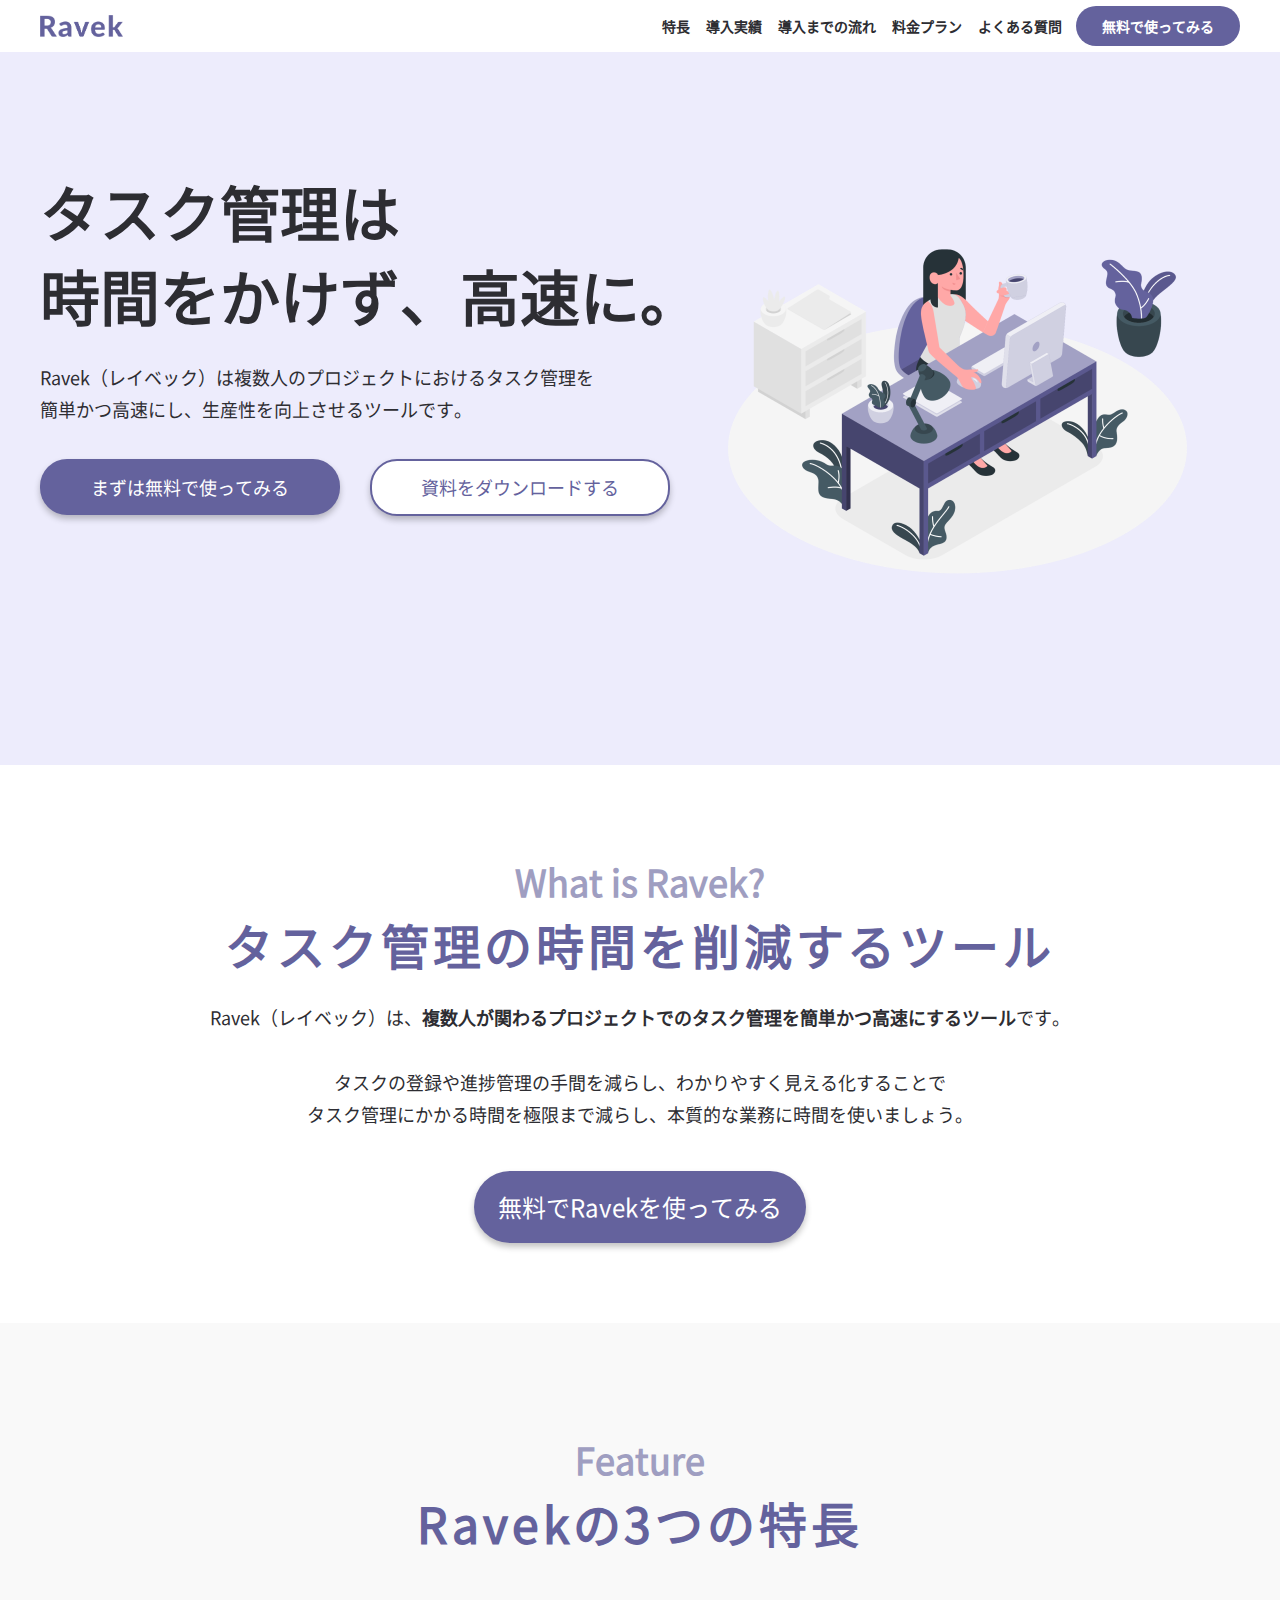
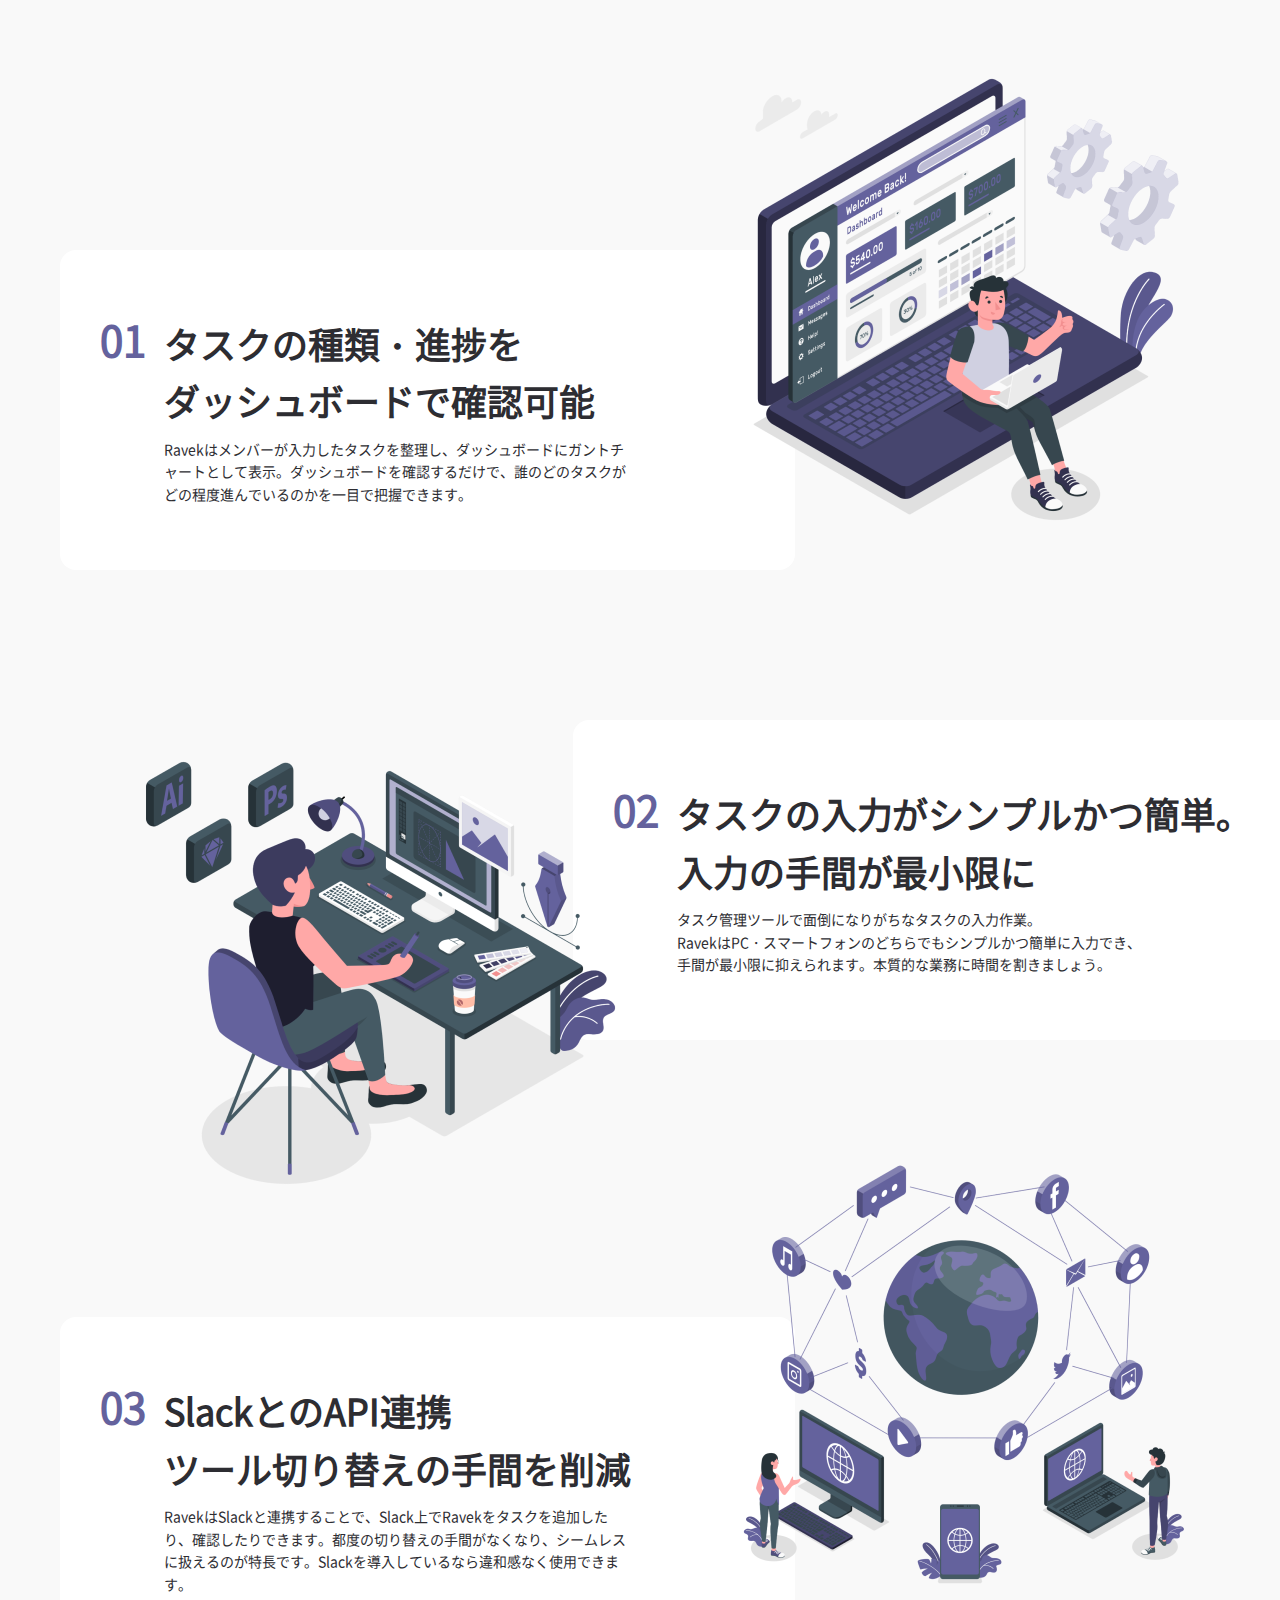
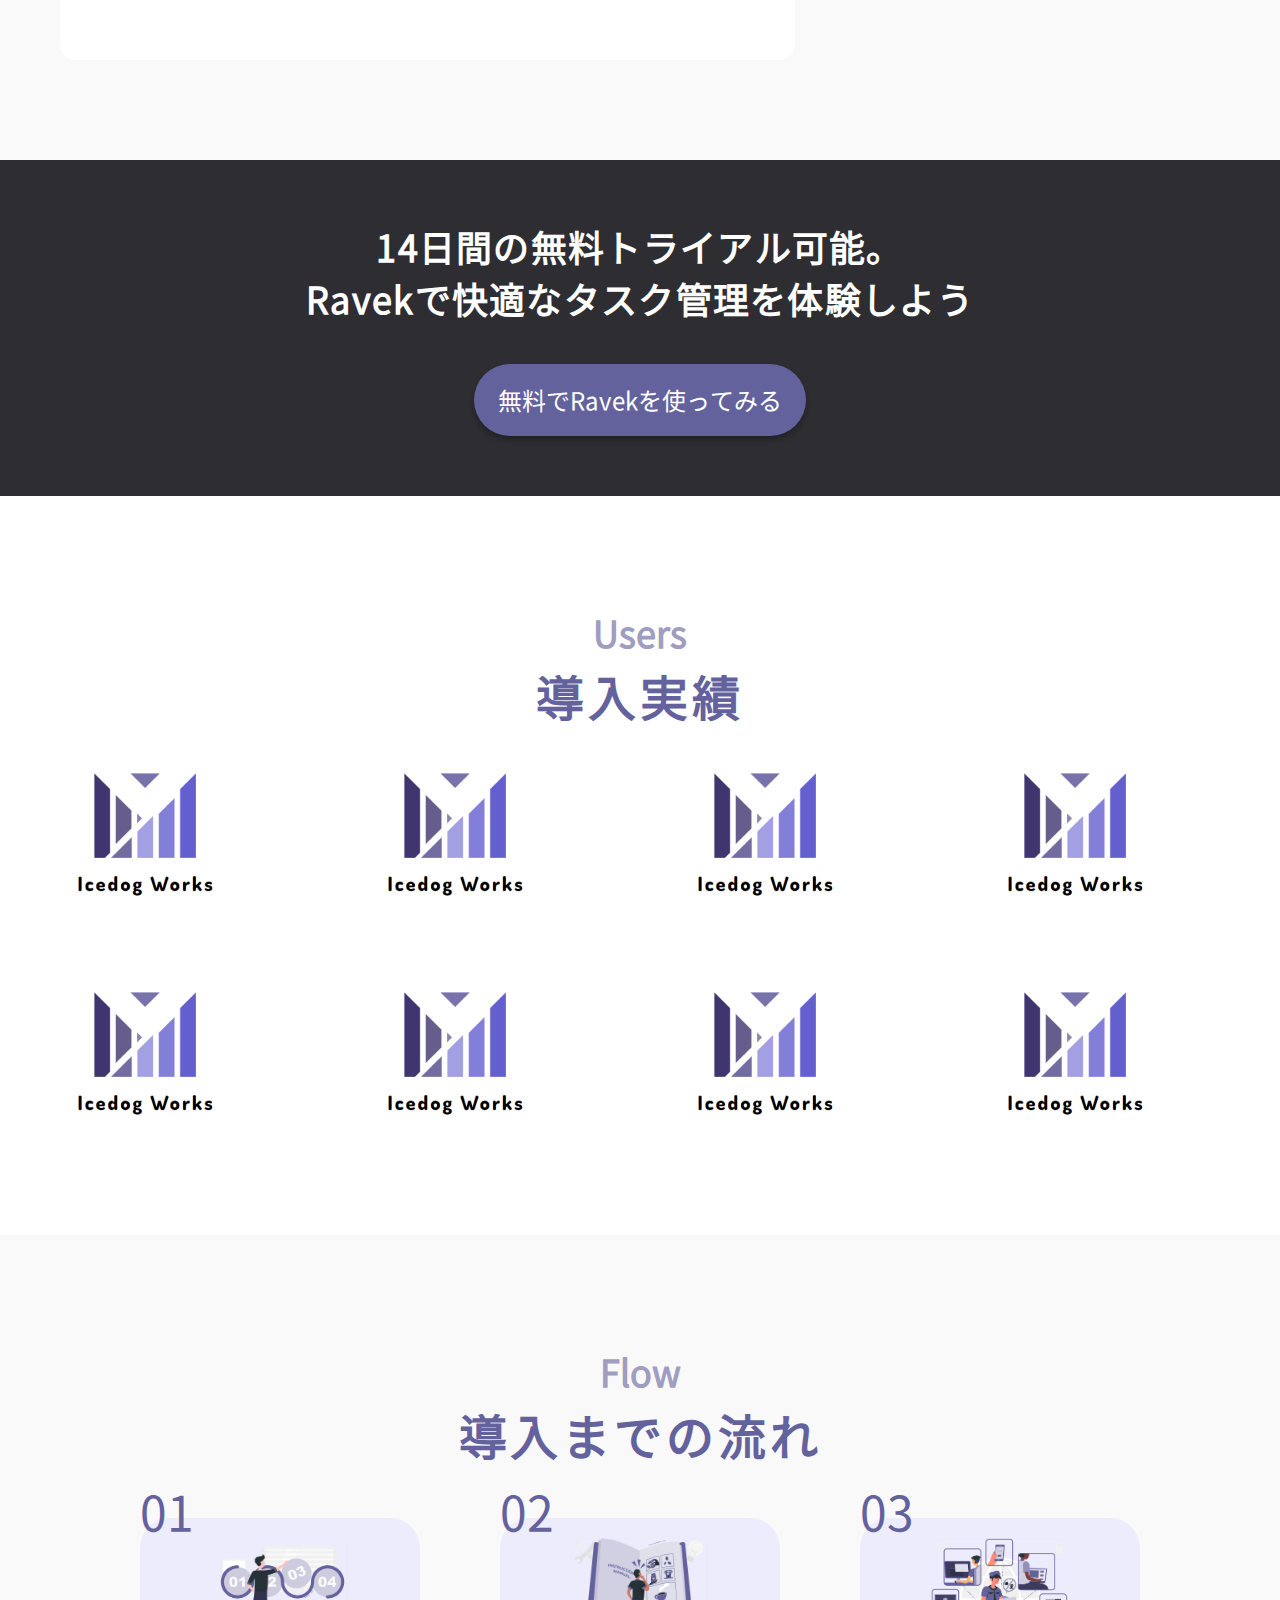
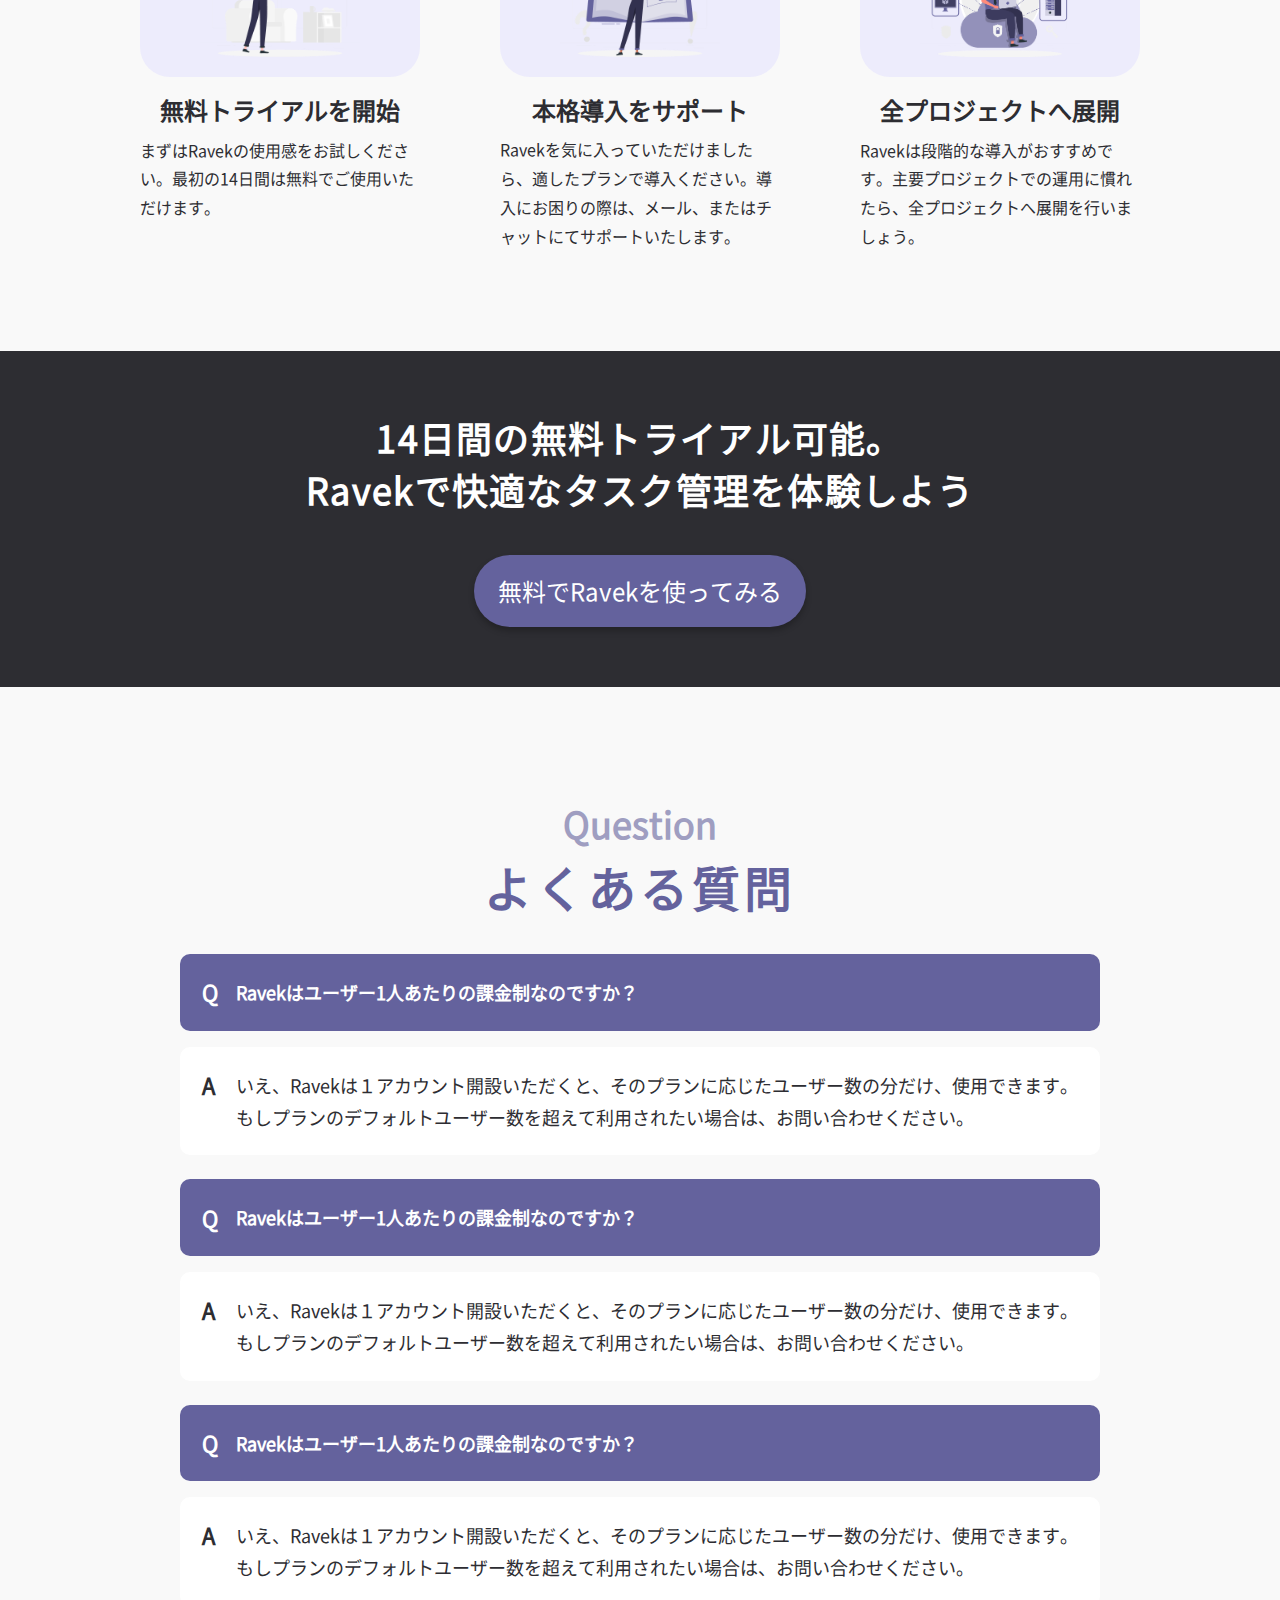
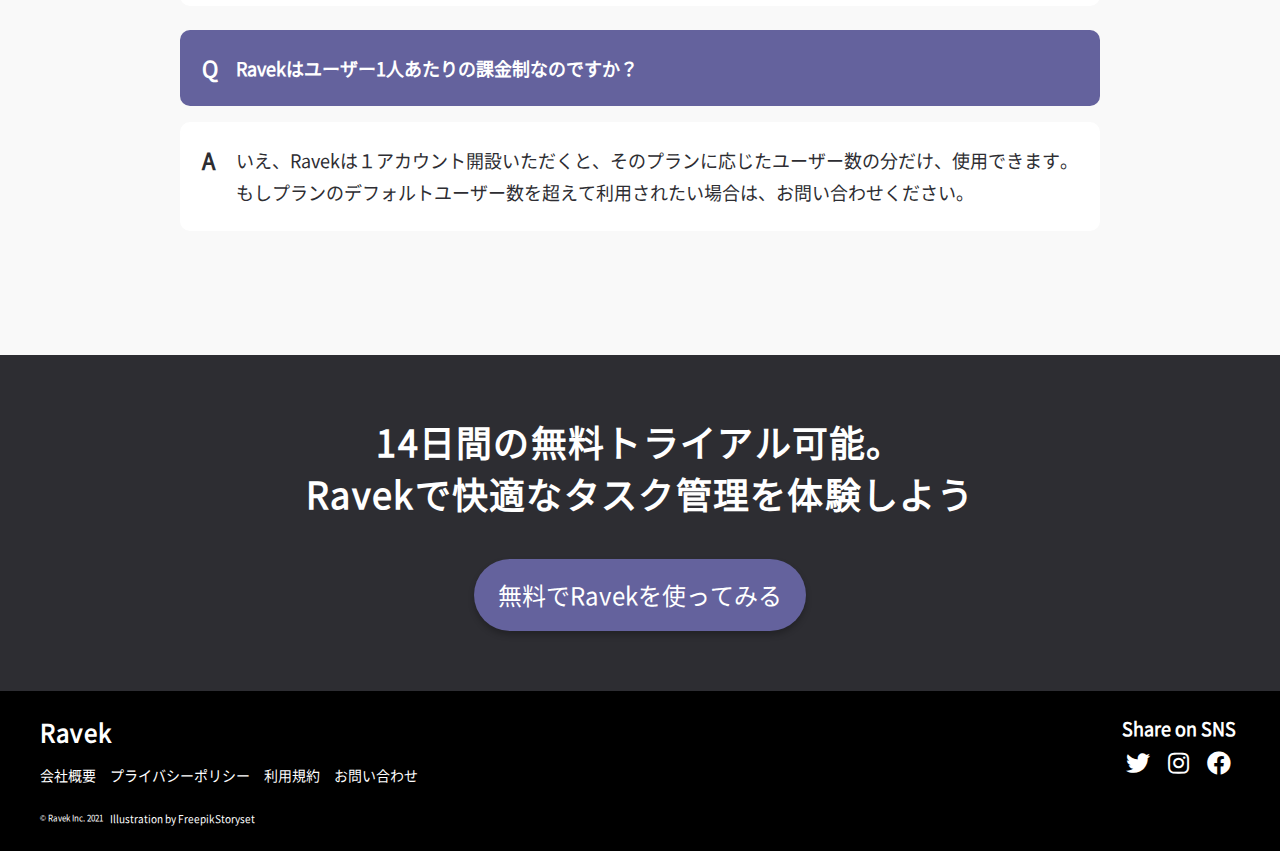
==== commit 212ef854: "ハンバーガーメニュー完成" ====
--- a/index.html
+++ b/index.html
@@ -40,14 +40,14 @@
               </ul>
             </nav>
           <!--hamburgerボタンー-->
-          <div class="open-btn1">
-            <span>MENU</span>
-            <span></span>
-            <span></span>
-            <span></span>
+          <div class="hamburger-btn js-hamburger-btn">
+            <span class="hamburger-btn__parts -menu">MENU</span>
+            <span class="hamburger-btn__parts -top"></span>
+            <span class="hamburger-btn__parts -middle"></span>
+            <span class="hamburger-btn__parts -bottom"></span>
           </div>
           <!--hamburgerメニュー-->
-          <div class="hamburger">
+          <div class="hamburger js-hamburger">
             <nav>
               <ul class="hamburger__lists">
                 <li class="hamburger__list">
@@ -67,10 +67,10 @@
                 </li>
               </ul>
             </nav>
-            <!-- <div class="header__cta-wrap"> -->
+            <div class="fv__cta-wrap">
               <span><a class="cta-btn" href="#">無料でRavekを使ってみる</a></span>
               <span><a class="cta-btn cta-btn-whiteback" href="#">資料をダウンロードする</a></span>
-            <!-- </div> -->
+            </div>
           </div>
           <!--//ここまでナビゲーション-->
         </div>
@@ -270,7 +270,7 @@
           </div>
         </section>
         <!-- //ここまでactionセクション -->
-        <section class="price">
+        <!-- <section class="price">
           <div class="price__container">
             <h2 class="section__ttl" data-en="Price">料金プラン</h2>
             <div class="price__wrap">
@@ -329,7 +329,7 @@
               </table>
             </div>
           </div>
-        </section>
+        </section> -->
         <!-- ここからquestionセクション -->
         <section class="question">
           <div class="question__container section__inner">
--- a/css/style.css
+++ b/css/style.css
@@ -128,6 +128,7 @@
   -webkit-box-pack: justify;
       -ms-flex-pack: justify;
           justify-content: space-between;
+  height: 52px;
   padding: 0 4%;
 }
 
@@ -178,71 +179,160 @@
   margin-left: 6px;
 }
 
-.open-btn1 {
+.hamburger-btn {
+  display: -webkit-box;
+  display: -ms-flexbox;
+  display: flex;
+  -webkit-box-orient: vertical;
+  -webkit-box-direction: normal;
+      -ms-flex-direction: column;
+          flex-direction: column;
+  -webkit-box-align: end;
+      -ms-flex-align: end;
+          align-items: flex-end;
+  position: relative;
+  width: 21px;
+  height: 30px;
+  z-index: 20;
+}
+
+@media (min-width: 1025px) {
+  .hamburger-btn {
+    display: none;
+  }
+}
+
+.hamburger-btn__parts {
+  display: block;
+  position: absolute;
+  -webkit-transition: opacity 0.5s, -webkit-transform 0.5s;
+  transition: opacity 0.5s, -webkit-transform 0.5s;
+  transition: transform 0.5s, opacity 0.5s;
+  transition: transform 0.5s, opacity 0.5s, -webkit-transform 0.5s;
+}
+
+.hamburger-btn__parts.-menu {
+  top: 0;
+  font-size: 6px;
+  color: #64629D;
+}
+
+.hamburger-btn__parts.-top {
+  top: 16px;
+  width: 100%;
+  height: 2px;
+  background: #64629D;
+}
+
+.hamburger-btn__parts.-middle {
+  top: 22px;
+  width: 70%;
+  height: 2px;
+  background: #64629D;
+}
+
+.hamburger-btn__parts.-bottom {
+  bottom: 0px;
+  width: 100%;
+  height: 2px;
+  background: #64629D;
+}
+
+.hamburger-btn.active .hamburger-btn__parts.-menu {
+  opacity: 0;
+}
+
+.hamburger-btn.active .hamburger-btn__parts.-top {
+  -webkit-transform: translateY(0px) rotate(-45deg);
+          transform: translateY(0px) rotate(-45deg);
+}
+
+.hamburger-btn.active .hamburger-btn__parts.-middle {
+  opacity: 0;
+}
+
+.hamburger-btn.active .hamburger-btn__parts.-bottom {
+  -webkit-transform: translateY(-12px) rotate(45deg);
+          transform: translateY(-12px) rotate(45deg);
+}
+
+.hamburger {
   display: block;
   position: fixed;
-  z-index: 9999;
-  /*ボタンを最前面に*/
-  top: 1rem;
-  right: 5rem;
-  cursor: pointer;
-  width: 50px;
-  height: 50px;
-}
-
-@media (min-width: 1025px) {
-  .open-btn1 {
+  z-index: 10;
+  top: 52px;
+  right: 0;
+  width: 100vw;
+  height: 100vh;
+  -webkit-transform: translateX(100vw);
+          transform: translateX(100vw);
+  -webkit-transition: all .3s;
+  transition: all .3s;
+  background-color: #E5E5E5;
+}
+
+@media (min-width: 1025px) {
+  .hamburger {
     display: none;
   }
 }
 
-.open-btn1 span {
-  display: inline-block;
-  -webkit-transition: all .4s;
-  transition: all .4s;
+.hamburger__lists {
+  display: -webkit-box;
+  display: -ms-flexbox;
+  display: flex;
+  -webkit-box-orient: vertical;
+  -webkit-box-direction: normal;
+      -ms-flex-direction: column;
+          flex-direction: column;
+  -webkit-box-pack: center;
+      -ms-flex-pack: center;
+          justify-content: center;
+  width: 80vw;
+  height: 60vh;
+  margin-left: auto;
+}
+
+.hamburger__list {
+  font-size: 2.4rem;
+  font-weight: 700;
+  letter-spacing: .72px;
+}
+
+.hamburger__list + .hamburger__list {
+  padding-top: 40px;
+}
+
+.hamburger__link {
+  padding-left: 36px;
+  position: relative;
+}
+
+.hamburger__link::before {
+  content: "";
   position: absolute;
-  left: 14px;
-  height: 3px;
-  border-radius: 2px;
-  background-color: #333;
-  width: 45%;
-}
-
-.open-btn1 span:nth-of-type(1) {
-  top: 15px;
-}
-
-.open-btn1 span:nth-of-type(2) {
-  top: 23px;
-}
-
-.open-btn1 span:nth-of-type(3) {
-  top: 31px;
-}
-
-.open-btn1.active span:nth-of-type(1) {
-  top: 18px;
-  left: 18px;
-  -webkit-transform: translateY(6px) rotate(-45deg);
-          transform: translateY(6px) rotate(-45deg);
-  width: 45%;
-}
-
-.open-btn1.active span:nth-of-type(2) {
-  opacity: 0;
-}
-
-.open-btn1.active span:nth-of-type(3) {
-  top: 30px;
-  left: 18px;
-  -webkit-transform: translateY(-6px) rotate(45deg);
-          transform: translateY(-6px) rotate(45deg);
-  width: 45%;
-}
-
-.hamburger {
-  padding-top: 72px;
-  z-index: 9998;
+  top: 50%;
+  left: 0;
+  width: 20px;
+  height: 20px;
+  border: 2px solid #64629D;
+  -webkit-transform: translateY(-50%) rotate(45deg);
+          transform: translateY(-50%) rotate(45deg);
+}
+
+.hamburger.active {
+  -webkit-transform: translateX(0);
+          transform: translateX(0);
+}
+
+.header__cta-wrap {
+  display: -webkit-box;
+  display: -ms-flexbox;
+  display: flex;
+  -webkit-box-orient: vertical;
+  -webkit-box-direction: normal;
+      -ms-flex-direction: column;
+          flex-direction: column;
 }
 
 .fv {
